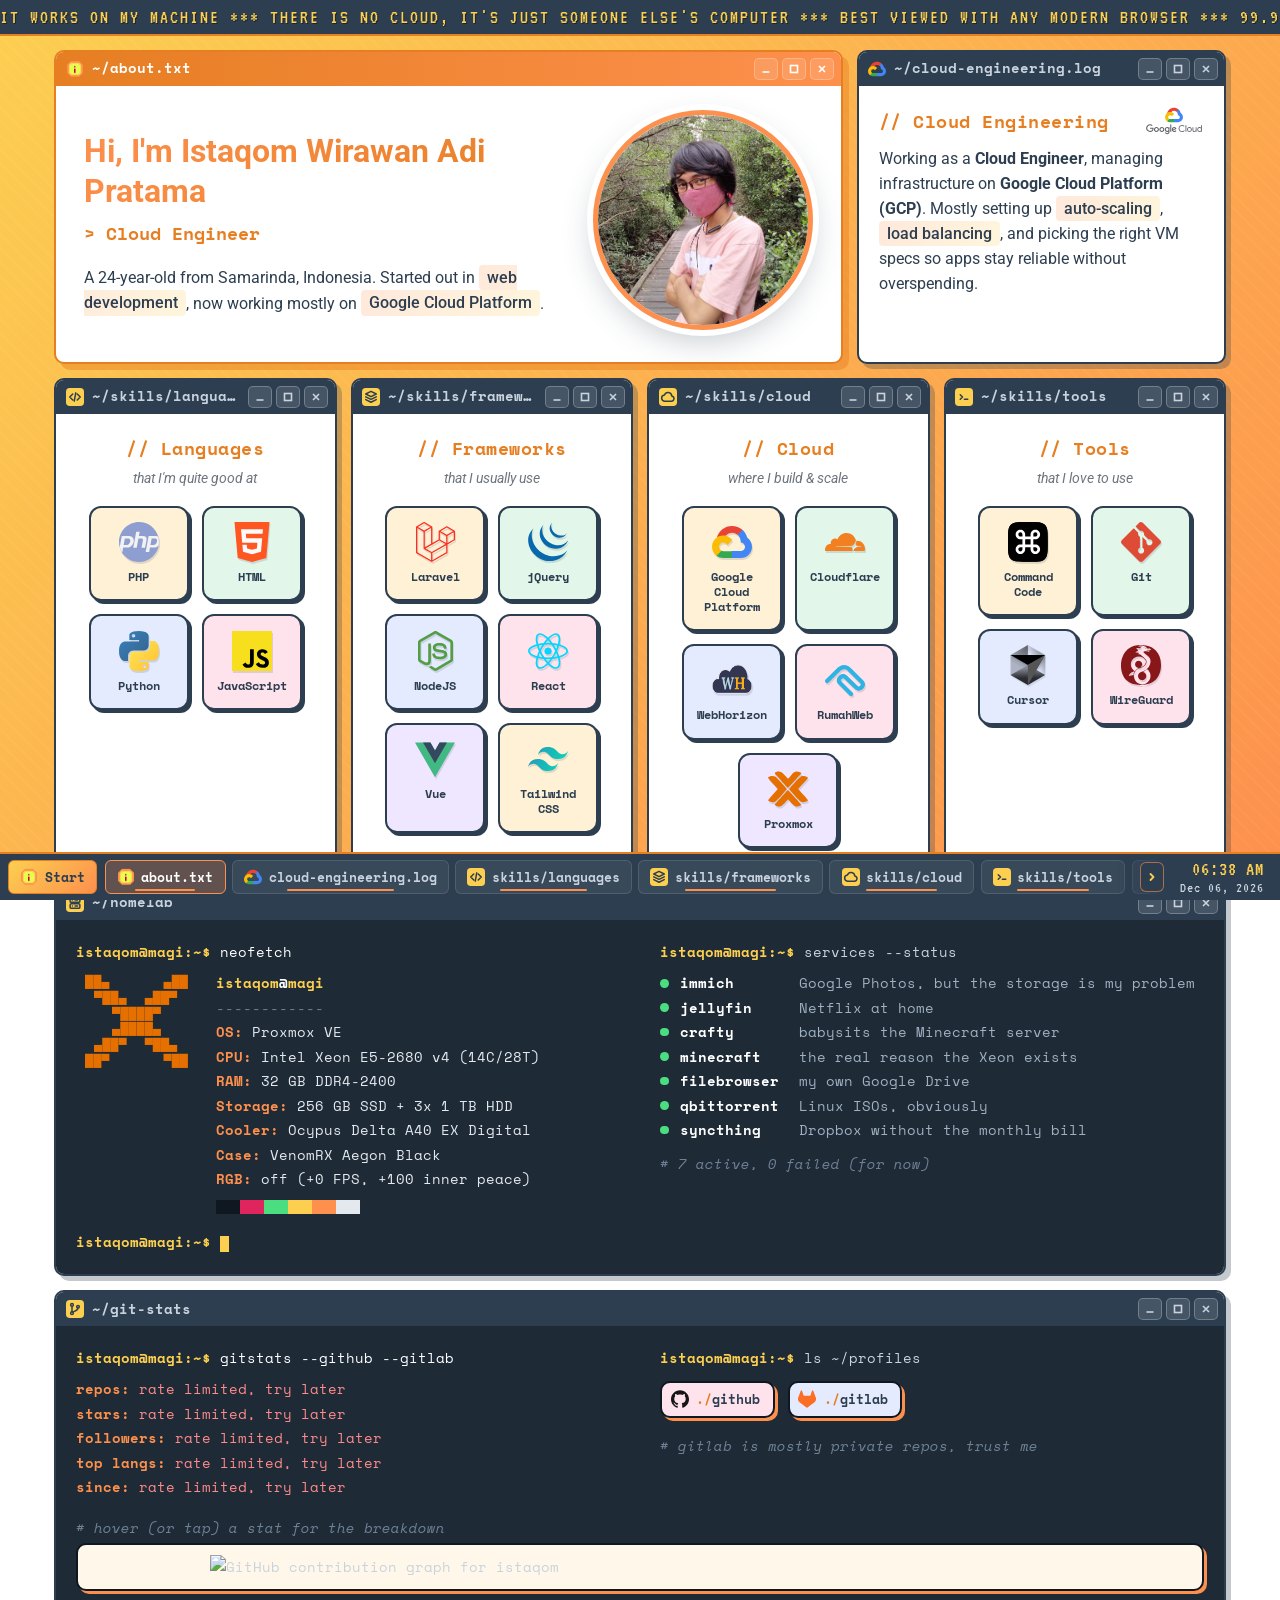
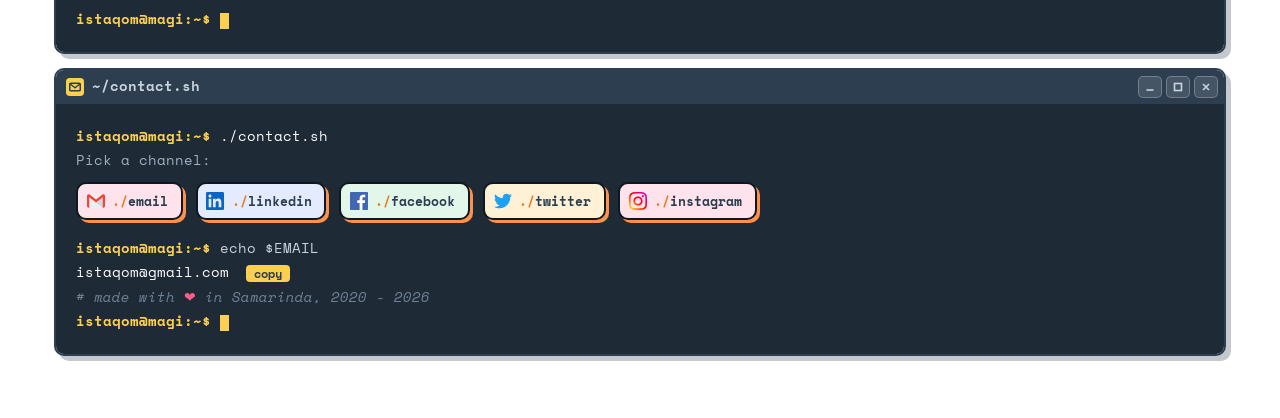
==== index.html @ 4f7f8c3d "feat: tiling window desktop with homelab, git stats and combined heatmap" ====
<!DOCTYPE html>
<html lang="en">
<head>
    <meta charset="UTF-8">
    <meta http-equiv="X-UA-Compatible" content="IE=edge">
    <meta name="viewport" content="width=device-width, initial-scale=1.0">

    <link href="module/style.css" rel="stylesheet">
    <link rel="preconnect" href="https://fonts.gstatic.com">
    <link href="https://fonts.googleapis.com/css2?family=Roboto:wght@100;300;400;500;700;900&display=swap" rel="stylesheet">
    <link href="https://fonts.googleapis.com/css2?family=VT323&display=swap" rel="stylesheet">
    <link href="https://fonts.googleapis.com/css2?family=Space+Mono:wght@400;700&display=swap" rel="stylesheet">
    <link rel="icon" href="./img/logo-tp.png">

    <script>
        function calculate_age(dob) { 
            var diff_ms = Date.now() - dob.getTime();
            var age_dt = new Date(diff_ms); 
        
            return Math.abs(age_dt.getUTCFullYear() - 1970);
        }
    </script>
    <script src="module/wm.js" defer></script>
    <script src="module/marquee.js" defer></script>
    <script src="module/profile.js" defer></script>
    <script src="module/gitstats.js" defer></script>

    <title>About Me | Istaqom Wirawan Adi Pratama</title>
</head>
<body>
    <div class="marquee-container">
        <div class="marquee-track">
            <span class="marquee-content">
                IT'S ALWAYS DNS *** THERE IS NO CLOUD, IT'S JUST SOMEONE ELSE'S COMPUTER ***
                IT WORKS ON MY MACHINE *** BEST VIEWED WITH ANY MODERN BROWSER ***
            </span>
            <span class="marquee-content" aria-hidden="true">
                IT'S ALWAYS DNS *** THERE IS NO CLOUD, IT'S JUST SOMEONE ELSE'S COMPUTER ***
                IT WORKS ON MY MACHINE *** BEST VIEWED WITH ANY MODERN BROWSER ***
            </span>
        </div>
    </div>

    <main class="desktop">
        <section class="window window-wide" id="win-about" data-title="~/about.txt" data-icon="img/logo-tp.png">
            <div class="window-body profile-section">
                <div class="profile-text">
                    <h1 class="name">Hi, I'm Istaqom Wirawan Adi Pratama</h1>
                    <h2 class="title">&gt; Cloud Engineer</h2>
                    <p class="description">
                        A <script>document.write(calculate_age(new Date(2002, 9, 15)))</script>-year-old from Samarinda, Indonesia.
                        Started out in <span class="highlight">web development</span>,
                        now working mostly on <span class="highlight">Google Cloud Platform</span>.
                    </p>
                </div>
                <div class="profile-image">
                    <div class="me-wrap">
                        <img src="./img/me.jpg" alt="Istaqom Wirawan" class="me">
                        <span class="me-bubble" aria-hidden="true">hello, world!</span>
                    </div>
                </div>
            </div>
        </section>

        <section class="window" id="win-cloud" data-title="~/cloud-engineering.log" data-icon="img/gcp.svg">
            <div class="window-body">
                <div class="cloud-heading">
                    <h3 class="section-title">// Cloud Engineering</h3>
                    <img src="img/gcp-wordmark.svg" alt="Google Cloud" class="gcp-wordmark">
                </div>
                <p class="cloud-text">
                    Working as a <strong>Cloud Engineer</strong>, managing infrastructure on <strong>Google Cloud Platform (GCP)</strong>.
                    Mostly setting up <span class="highlight">auto-scaling</span>, <span class="highlight">load balancing</span>,
                    and picking the right VM specs so apps stay reliable without overspending.
                </p>
            </div>
        </section>

        <section class="window window-skill" id="win-languages" data-title="~/skills/languages" data-icon="img/icon-code.svg">
            <div class="window-body skill-category">
                <h3 class="section-title">// Languages</h3>
                <p class="skill-subtitle">that I'm quite good at</p>
                <div class="skills-grid">
                    <div class="skill-item" data-tip="lambo lu warna apa bos?">
                        <img src="img/php.svg" alt="PHP">
                        <span>PHP</span>
                    </div>
                    <div class="skill-item" data-tip="yeah I program using HTML bro">
                        <img src="img/html-5.svg" alt="HTML">
                        <span>HTML</span>
                    </div>
                    <div class="skill-item" data-tip="import every single thing to the code">
                        <img src="img/python.svg" alt="Python">
                        <span>Python</span>
                    </div>
                    <div class="skill-item" data-tip="new framework every 5 minutes">
                        <img src="img/js.svg" alt="JavaScript">
                        <span>JavaScript</span>
                    </div>
                </div>
            </div>
        </section>

        <section class="window window-skill" id="win-frameworks" data-title="~/skills/frameworks" data-icon="img/icon-layers.svg">
            <div class="window-body skill-category">
                <h3 class="section-title">// Frameworks</h3>
                <p class="skill-subtitle">that I usually use</p>
                <div class="skills-grid">
                    <div class="skill-item" data-tip="standard web for Indonesian government">
                        <img src="img/laravel.svg" alt="Laravel">
                        <span>Laravel</span>
                    </div>
                    <div class="skill-item" data-tip="please let me die">
                        <img src="img/jquery.svg" alt="jQuery">
                        <span>jQuery</span>
                    </div>
                    <div class="skill-item" data-tip="backend but actually frontend">
                        <img src="img/nodejs.svg" alt="NodeJS">
                        <span>NodeJS</span>
                    </div>
                    <div class="skill-item" data-tip="useState everywhere">
                        <img src="img/react.svg" alt="React">
                        <span>React</span>
                    </div>
                    <div class="skill-item" data-tip="React but simpler, but nobody uses it">
                        <img src="img/vue.svg" alt="Vue">
                        <span>Vue</span>
                    </div>
                    <div class="skill-item" data-tip="class name longer than the code">
                        <img src="img/tailwind-css.svg" alt="Tailwind CSS">
                        <span>Tailwind CSS</span>
                    </div>
                </div>
            </div>
        </section>

        <section class="window window-skill" id="win-cloud-stack" data-title="~/skills/cloud" data-icon="img/icon-cloud.svg">
            <div class="window-body skill-category">
                <h3 class="section-title">// Cloud</h3>
                <p class="skill-subtitle">where I build &amp; scale</p>
                <div class="skills-grid">
                    <div class="skill-item" data-tip="I forgot to release the public IP of a dead VM and got billed">
                        <img src="img/gcp.svg" alt="Google Cloud Platform">
                        <span>Google Cloud Platform</span>
                    </div>
                    <div class="skill-item" data-tip="guards my domains. when it goes down, so does half the internet">
                        <img src="img/cloudflare.svg" alt="Cloudflare">
                        <span>Cloudflare</span>
                    </div>
                    <div class="skill-item" data-tip="cheap VPS go brrr. yes I have too many of them">
                        <img src="img/webhorizon.png" alt="WebHorizon">
                        <span>WebHorizon</span>
                    </div>
                    <div class="skill-item" data-tip="where I buy domains for projects I'll never finish">
                        <img src="img/rumahweb.svg" alt="RumahWeb">
                        <span>RumahWeb</span>
                    </div>
                    <div class="skill-item" data-tip="free VMware, but you click 'no subscription' every login">
                        <img src="img/proxmox.svg" alt="Proxmox">
                        <span>Proxmox</span>
                    </div>
                </div>
            </div>
        </section>

        <section class="window window-skill" id="win-tools" data-title="~/skills/tools" data-icon="img/icon-terminal.svg">
            <div class="window-body skill-category">
                <h3 class="section-title">// Tools</h3>
                <p class="skill-subtitle">that I love to use</p>
                <div class="skills-grid">
                    <div class="skill-item" data-tip="I &quot;taste&quot; your code, you pay my token bills">
                        <img src="img/commandcode.svg" alt="Command Code">
                        <span>Command Code</span>
                    </div>
                    <div class="skill-item" data-tip="just push everything into main (or master if you're into that)">
                        <img src="img/git.svg" alt="Git">
                        <span>Git</span>
                    </div>
                    <div class="skill-item" data-tip="tab tab tab done">
                        <img src="img/cursor.svg" alt="Cursor">
                        <span>Cursor</span>
                    </div>
                    <div class="skill-item" data-tip="it just works, don't touch it">
                        <img src="img/wireguard.svg" alt="WireGuard">
                        <span>WireGuard</span>
                    </div>
                </div>
            </div>
        </section>

        <section class="window window-full" id="win-homelab" data-title="~/homelab" data-icon="img/icon-server.svg">
            <div class="window-body terminal">
                <div class="homelab-grid">
                    <div>
                        <p class="term-line">
                            <span class="term-prompt">istaqom@magi:~$</span>
                            <span class="term-typed" style="--chars: 8">neofetch</span>
                        </p>
                        <div class="fetch term-reveal" style="--i: 0">
<pre class="fetch-logo" aria-hidden="true"> ██▄      ▄██
  ▀██▄  ▄██▀
    ▀████▀
    ▄████▄
  ▄██▀  ▀██▄
 ██▀      ▀██</pre>
                            <dl class="fetch-info">
                                <div class="fetch-title">istaqom<span>@</span>magi</div>
                                <div class="fetch-sep">------------</div>
                                <div class="fetch-row"><dt>OS</dt><dd>Proxmox VE</dd></div>
                                <div class="fetch-row"><dt>CPU</dt><dd>Intel Xeon E5-2680 v4 (14C/28T)</dd></div>
                                <div class="fetch-row"><dt>RAM</dt><dd>32 GB DDR4-2400</dd></div>
                                <div class="fetch-row"><dt>Storage</dt><dd>256 GB SSD + 3x 1 TB HDD</dd></div>
                                <div class="fetch-row"><dt>Cooler</dt><dd>Ocypus Delta A40 EX Digital</dd></div>
                                <div class="fetch-row"><dt>Case</dt><dd>VenomRX Aegon Black</dd></div>
                                <div class="fetch-row"><dt>RGB</dt><dd>off (+0 FPS, +100 inner peace)</dd></div>
                                <div class="fetch-colors" aria-hidden="true">
                                    <span></span><span></span><span></span><span></span><span></span><span></span>
                                </div>
                            </dl>
                        </div>
                    </div>
                    <div>
                        <p class="term-line term-reveal" style="--i: 1">
                            <span class="term-prompt">istaqom@magi:~$</span> services --status
                        </p>
                        <ul class="services term-reveal" style="--i: 2">
                            <li class="service"><span class="service-dot"></span><span class="service-name">immich</span><span class="service-desc">Google Photos, but the storage is my problem</span></li>
                            <li class="service"><span class="service-dot"></span><span class="service-name">jellyfin</span><span class="service-desc">Netflix at home</span></li>
                            <li class="service"><span class="service-dot"></span><span class="service-name">crafty</span><span class="service-desc">babysits the Minecraft server</span></li>
                            <li class="service"><span class="service-dot"></span><span class="service-name">minecraft</span><span class="service-desc">the real reason the Xeon exists</span></li>
                            <li class="service"><span class="service-dot"></span><span class="service-name">filebrowser</span><span class="service-desc">my own Google Drive</span></li>
                            <li class="service"><span class="service-dot"></span><span class="service-name">qbittorrent</span><span class="service-desc">Linux ISOs, obviously</span></li>
                            <li class="service"><span class="service-dot"></span><span class="service-name">syncthing</span><span class="service-desc">Dropbox without the monthly bill</span></li>
                        </ul>
                        <p class="term-comment term-reveal" style="--i: 3"># 7 active, 0 failed (for now)</p>
                    </div>
                </div>
                <p class="term-line term-reveal" style="--i: 4">
                    <span class="term-prompt">istaqom@magi:~$</span> <span class="term-cursor"></span>
                </p>
            </div>
        </section>

        <section class="window window-full" id="win-git" data-title="~/git-stats" data-icon="img/icon-git.svg">
            <div class="window-body terminal">
                <div class="homelab-grid">
                    <div>
                        <p class="term-line">
                            <span class="term-prompt">istaqom@magi:~$</span>
                            <span class="term-typed" style="--chars: 26">gitstats --github --gitlab</span>
                        </p>
                        <dl class="git-stats term-reveal" style="--i: 0">
                            <div class="fetch-row stat-row" data-stat-row="repos"><dt>repos</dt><dd data-stat="repos">...</dd></div>
                            <div class="fetch-row stat-row" data-stat-row="stars"><dt>stars</dt><dd data-stat="stars">...</dd></div>
                            <div class="fetch-row stat-row" data-stat-row="contributions" hidden><dt>contributions</dt><dd data-stat="contributions">...</dd></div>
                            <div class="fetch-row stat-row" data-stat-row="followers"><dt>followers</dt><dd data-stat="followers">...</dd></div>
                            <div class="fetch-row stat-row" data-stat-row="langs"><dt>top langs</dt><dd data-stat="langs">...</dd></div>
                            <div class="fetch-row stat-row" data-stat-row="since"><dt>since</dt><dd data-stat="since">...</dd></div>
                        </dl>
                        <p class="term-comment term-reveal" style="--i: 1"># hover (or tap) a stat for the breakdown</p>
                    </div>
                    <div>
                        <p class="term-line term-reveal" style="--i: 2">
                            <span class="term-prompt">istaqom@magi:~$</span> ls ~/profiles
                        </p>
                        <div class="term-links term-reveal" style="--i: 3">
                            <a href="https://github.com/istaqom" class="term-link">
                                <img src="img/github.svg" alt="">
                                <span>github</span>
                            </a>
                            <a href="https://gitlab.com/istaqom" class="term-link">
                                <img src="img/gitlab.svg" alt="">
                                <span>gitlab</span>
                            </a>
                        </div>
                        <p class="term-comment term-reveal" style="--i: 4"># gitlab is mostly private repos, trust me</p>
                    </div>
                </div>
                <div class="git-chart term-reveal" style="--i: 5">
                    <img src="https://ghchart.rshah.org/e67e22/istaqom" alt="GitHub contribution graph for istaqom" loading="lazy">
                </div>
                <p class="term-line term-reveal" style="--i: 6">
                    <span class="term-prompt">istaqom@magi:~$</span> <span class="term-cursor"></span>
                </p>
            </div>
        </section>

        <section class="window window-full" id="win-contact" data-title="~/contact.sh" data-icon="img/icon-mail.svg">
            <div class="window-body terminal">
                <p class="term-line">
                    <span class="term-prompt">istaqom@magi:~$</span>
                    <span class="term-typed" style="--chars: 12">./contact.sh</span>
                </p>
                <p class="term-out term-reveal" style="--i: 0">Pick a channel:</p>
                <div class="term-links term-reveal" style="--i: 1">
                    <a href="mailto:istaqom@gmail.com" class="term-link">
                        <img src="img/gmail.svg" alt="">
                        <span>email</span>
                    </a>
                    <a href="https://www.linkedin.com/in/istaqom" class="term-link">
                        <img src="img/linkedin.svg" alt="">
                        <span>linkedin</span>
                    </a>
                    <a href="https://www.facebook.com/istaqom/" class="term-link">
                        <img src="img/facebook.svg" alt="">
                        <span>facebook</span>
                    </a>
                    <a href="https://twitter.com/istaqom" class="term-link">
                        <img src="img/twitter.svg" alt="">
                        <span>twitter</span>
                    </a>
                    <a href="https://www.instagram.com/istaqomwirawan/" class="term-link">
                        <img src="img/instagram.svg" alt="">
                        <span>instagram</span>
                    </a>
                </div>
                <p class="term-line term-reveal" style="--i: 2">
                    <span class="term-prompt">istaqom@magi:~$</span> echo $EMAIL
                </p>
                <p class="term-out term-reveal" style="--i: 3">
                    <span class="term-email">istaqom@gmail.com</span>
                    <button class="term-copy" type="button" hidden>copy</button>
                </p>
                <p class="term-comment term-reveal" style="--i: 4">
                    # made with <span class="heart">&#10084;</span> in Samarinda, 2020 - <script>document.write(new Date().getFullYear())</script>
                </p>
                <p class="term-line term-reveal" style="--i: 5">
                    <span class="term-prompt">istaqom@magi:~$</span> <span class="term-cursor"></span>
                </p>
            </div>
        </section>

        <div class="desktop-empty" hidden>
            <p>All windows closed.</p>
            <p>Open them again from the <strong>Start</strong> menu.</p>
        </div>
    </main>

    <nav class="taskbar" aria-label="Taskbar">
        <button class="start-btn" type="button" aria-haspopup="menu" aria-expanded="false">
            <img src="img/logo-tp.png" alt="">
            <span>Start</span>
        </button>
        <div class="start-menu" role="menu" hidden>
            <p class="start-menu-header">istaqom@gcp:~$</p>
            <ul class="start-menu-list"></ul>
            <button class="start-menu-reset" type="button">Restore all windows</button>
        </div>
        <div class="taskbar-scroll">
            <button class="taskbar-arrow taskbar-arrow-left" type="button" aria-label="Scroll taskbar left" hidden>
                <svg viewBox="0 0 10 10" aria-hidden="true"><path d="M6.5 2L3.5 5l3 3"/></svg>
            </button>
            <div class="taskbar-items"></div>
            <button class="taskbar-arrow taskbar-arrow-right" type="button" aria-label="Scroll taskbar right" hidden>
                <svg viewBox="0 0 10 10" aria-hidden="true"><path d="M3.5 2l3 3-3 3"/></svg>
            </button>
        </div>
        <div class="taskbar-clock">
            <time class="clock-time"></time>
            <time class="clock-date"></time>
        </div>
    </nav>
</body>
</html>
---- module/style.css ----
:root {
    --orange: #fd904d;
    --light-orange: #fccf50;
    --dark-orange: #e67e22;
    --white: #ffffff;
    --light-gray: #f2f4f6;
    --gray-border: #dfe3e8;
    --dark-gray: #2c3e50;
    --text-dark: #2c3e50;
    --text-light: #6c757d;
    --marquee-height: 36px;
    --taskbar-height: 48px;
    --tile-gap: 14px;
}

* {
    margin: 0;
    padding: 0;
    box-sizing: border-box;
}

body {
    font-family: 'Roboto', sans-serif;
    color: var(--text-dark);
    line-height: 1.6;
    overflow-x: hidden;
    min-height: 100vh;
    min-height: 100dvh;
    padding-top: var(--marquee-height);
    padding-bottom: var(--taskbar-height);
    background:
        repeating-linear-gradient(45deg, rgba(255, 255, 255, 0.04) 0 2px, transparent 2px 10px),
        linear-gradient(135deg, var(--light-orange) 0%, var(--orange) 100%);
    background-attachment: fixed;
}

body.has-maximized {
    overflow: hidden;
}

/* Marquee (retro inspired) */
.marquee-container {
    position: fixed;
    top: 0;
    left: 0;
    right: 0;
    height: var(--marquee-height);
    display: flex;
    align-items: center;
    overflow: hidden;
    white-space: nowrap;
    background: var(--dark-gray);
    z-index: 1000;
    border-bottom: 2px solid var(--dark-orange);
}

.marquee-track {
    display: inline-flex;
    white-space: nowrap;
    will-change: transform;
    animation: marquee-scroll 30s linear infinite;
}

.marquee-content {
    font-family: 'VT323', monospace;
    font-size: 20px;
    letter-spacing: 2px;
    color: var(--light-orange);
    text-shadow: 1px 1px 0 rgba(0, 0, 0, 0.4);
    padding-right: 4rem;
}

@keyframes marquee-scroll {
    from { transform: translateX(0); }
    to { transform: translateX(-50%); }
}

/* Tiling desktop */
.desktop {
    max-width: 1200px;
    margin: 0 auto;
    padding: var(--tile-gap);
    display: flex;
    flex-wrap: wrap;
    align-items: stretch;
    gap: var(--tile-gap);
    min-height: calc(100vh - var(--marquee-height) - var(--taskbar-height));
    min-height: calc(100dvh - var(--marquee-height) - var(--taskbar-height));
    align-content: flex-start;
}

.desktop-empty {
    flex: 1 1 100%;
    align-self: center;
    margin: auto;
    text-align: center;
    font-family: 'VT323', monospace;
    font-size: 1.5rem;
    color: var(--dark-gray);
}

.desktop-empty[hidden] {
    display: none;
}

/* Windows */
.window {
    position: relative;
    flex: 1 1 320px;
    min-width: 0;
    display: flex;
    flex-direction: column;
    background: var(--white);
    border: 2px solid var(--dark-gray);
    border-radius: 10px;
    box-shadow: 5px 5px 0 rgba(44, 62, 80, 0.28);
    transition: box-shadow 0.2s ease, border-color 0.2s ease;
}

.window-wide {
    flex: 3 1 640px;
}

.window-skill {
    flex: 1 1 230px;
}

.window-full {
    flex: 1 1 100%;
}

.window.is-active {
    z-index: 2;
    border-color: var(--dark-orange);
    box-shadow: 6px 6px 0 rgba(230, 126, 34, 0.45);
}

.window:hover {
    z-index: 3;
}

.window.is-minimized,
.window.is-closed {
    display: none;
}

.window.is-opening {
    animation: window-open 0.22s cubic-bezier(0.34, 1.56, 0.64, 1);
}

@keyframes window-open {
    from { opacity: 0; transform: scale(0.94); }
    to { opacity: 1; transform: scale(1); }
}

.window.is-maximized {
    position: fixed;
    top: calc(var(--marquee-height) + var(--tile-gap));
    right: var(--tile-gap);
    bottom: calc(var(--taskbar-height) + var(--tile-gap));
    left: var(--tile-gap);
    z-index: 900;
}

.window.is-maximized .window-body {
    overflow-y: auto;
}

body.has-maximized .window:not(.is-maximized) {
    visibility: hidden;
}

.titlebar {
    display: flex;
    align-items: center;
    gap: 0.5rem;
    height: 34px;
    padding: 0 0.4rem 0 0.6rem;
    background: var(--dark-gray);
    color: #c9d3dd;
    border-radius: 8px 8px 0 0;
    user-select: none;
    touch-action: manipulation;
    cursor: default;
    transition: background 0.2s ease, color 0.2s ease;
}

.window.is-active .titlebar {
    background: linear-gradient(90deg, var(--dark-orange), var(--orange));
    color: var(--white);
}

.titlebar-icon {
    width: 18px;
    height: 18px;
    object-fit: contain;
    flex-shrink: 0;
}

.titlebar-title {
    flex: 1;
    min-width: 0;
    font-family: 'Space Mono', monospace;
    font-size: 0.85rem;
    font-weight: 700;
    white-space: nowrap;
    overflow: hidden;
    text-overflow: ellipsis;
}

.titlebar-buttons {
    display: flex;
    gap: 4px;
    flex-shrink: 0;
}

.win-btn {
    display: inline-flex;
    align-items: center;
    justify-content: center;
    width: 24px;
    height: 22px;
    padding: 0;
    color: inherit;
    background: rgba(255, 255, 255, 0.12);
    border: 1px solid rgba(255, 255, 255, 0.25);
    border-radius: 5px;
    cursor: pointer;
    transition: background 0.15s ease, color 0.15s ease;
}

.win-btn:hover {
    background: rgba(255, 255, 255, 0.3);
    color: var(--white);
}

.win-btn:focus-visible {
    outline: 2px solid var(--light-orange);
    outline-offset: 1px;
}

.win-close:hover {
    background: #e0245e;
    border-color: #e0245e;
}

.win-btn svg {
    width: 10px;
    height: 10px;
    fill: none;
    stroke: currentColor;
    stroke-width: 1.6;
}

.win-btn .icon-restore,
.window.is-maximized .win-btn .icon-max {
    display: none;
}

.window.is-maximized .win-btn .icon-restore {
    display: block;
}

.window-body {
    flex: 1;
    padding: 1.25rem;
    border-radius: 0 0 8px 8px;
}

.section-title {
    font-family: 'Space Mono', monospace;
    font-size: 1.1rem;
    font-weight: 700;
    color: var(--dark-orange);
    margin-bottom: 0.3rem;
    letter-spacing: 0.5px;
}

/* Profile Section */
.profile-section {
    display: grid;
    grid-template-columns: 1fr minmax(140px, 220px);
    gap: 2rem;
    align-items: center;
    padding: 1.5rem 1.75rem;
}

.name {
    font-size: 2rem;
    font-weight: 700;
    line-height: 1.25;
    color: var(--dark-gray);
    margin-bottom: 0.5rem;
    background: linear-gradient(135deg, var(--orange), var(--dark-orange));
    -webkit-background-clip: text;
    -webkit-text-fill-color: transparent;
    background-clip: text;
}

.title {
    font-family: 'Space Mono', monospace;
    font-size: 1.15rem;
    font-weight: 700;
    color: var(--dark-orange);
    margin-bottom: 1rem;
}

.description {
    font-size: 1rem;
    color: var(--text-dark);
    line-height: 1.6;
}

.highlight {
    background: linear-gradient(120deg, rgba(253, 144, 77, 0.2), rgba(252, 207, 80, 0.2));
    padding: 0.2rem 0.5rem;
    border-radius: 4px;
    font-weight: 500;
}

.profile-image {
    text-align: center;
}

.me {
    width: 100%;
    max-width: 220px;
    height: auto;
    aspect-ratio: 1 / 1;
    border-radius: 50%;
    object-fit: cover;
    border: 5px solid var(--orange);
    box-shadow: 0 0 0 6px var(--white), 0 12px 30px rgba(44, 62, 80, 0.25);
    transition: transform 0.45s cubic-bezier(0.34, 1.56, 0.64, 1), box-shadow 0.3s ease, border-color 0.3s ease;
}

.me-wrap {
    position: relative;
    display: inline-block;
    cursor: pointer;
    -webkit-tap-highlight-color: transparent;
}

.me-wrap::before {
    content: '';
    position: absolute;
    inset: -16px;
    border: 3px dashed var(--dark-orange);
    border-radius: 50%;
    opacity: 0;
    transform: scale(0.85);
    transition: opacity 0.25s ease, transform 0.4s cubic-bezier(0.34, 1.56, 0.64, 1);
    animation: me-spin 10s linear infinite;
    pointer-events: none;
}

.me-bubble {
    position: absolute;
    bottom: 88%;
    right: -8%;
    z-index: 5;
    padding: 0.35rem 0.7rem;
    font-family: 'VT323', monospace;
    font-size: 1.25rem;
    line-height: 1.1;
    letter-spacing: 0.5px;
    white-space: nowrap;
    color: var(--light-orange);
    background: var(--dark-gray);
    border: 2px solid var(--dark-orange);
    border-radius: 10px;
    box-shadow: 3px 3px 0 rgba(44, 62, 80, 0.35);
    opacity: 0;
    transform: scale(0.4) translateY(10px);
    transform-origin: 70% 100%;
    transition: opacity 0.15s ease, transform 0.35s cubic-bezier(0.34, 1.56, 0.64, 1);
    pointer-events: none;
}

.me-bubble::after {
    content: '';
    position: absolute;
    top: 100%;
    right: 28%;
    border: 7px solid transparent;
    border-top-color: var(--dark-orange);
}

.me-wrap.is-poked .me {
    animation: me-jelly 0.6s ease forwards;
    border-color: var(--dark-orange);
    box-shadow: 0 0 0 6px var(--white), 0 18px 40px rgba(253, 144, 77, 0.45);
}

.me-wrap.is-poked::before {
    opacity: 1;
    transform: scale(1);
}

.me-wrap.is-poked .me-bubble {
    opacity: 1;
    transform: scale(1) translateY(0);
}

@media (hover: hover) {
    .me-wrap:hover .me {
        animation: me-jelly 0.6s ease forwards;
        border-color: var(--dark-orange);
        box-shadow: 0 0 0 6px var(--white), 0 18px 40px rgba(253, 144, 77, 0.45);
    }

    .me-wrap:hover::before {
        opacity: 1;
        transform: scale(1);
    }

    .me-wrap:hover .me-bubble {
        opacity: 1;
        transform: scale(1) translateY(0);
    }
}

@keyframes me-jelly {
    0% { transform: scale(1); }
    30% { transform: scale(1.12, 0.9); }
    50% { transform: scale(0.94, 1.08); }
    70% { transform: scale(1.06, 0.97); }
    100% { transform: scale(1.05) rotate(-3deg); }
}

@keyframes me-spin {
    to { rotate: 360deg; }
}

/* Cloud Section */
.cloud-heading {
    display: flex;
    align-items: center;
    justify-content: space-between;
    flex-wrap: wrap;
    gap: 0.75rem;
    margin-bottom: 0.6rem;
}

.cloud-heading .section-title {
    margin-bottom: 0;
}

.gcp-wordmark {
    height: 30px;
    width: auto;
}

.cloud-text {
    font-size: 0.98rem;
    color: var(--text-dark);
    line-height: 1.6;
}

/* Skills Section */
.skill-category {
    text-align: center;
}

.skill-subtitle {
    font-size: 0.9rem;
    color: var(--text-light);
    margin-bottom: 1rem;
    font-style: italic;
}

.skills-grid {
    display: flex;
    flex-wrap: wrap;
    justify-content: center;
    align-items: stretch;
    gap: 0.8rem;
}

.skill-item {
    position: relative;
    display: flex;
    flex-direction: column;
    align-items: center;
    justify-content: flex-start;
    width: 100px;
    padding: 0.9rem 0.4rem;
    background: var(--card-bg, #fff1d6);
    border: 2px solid var(--dark-gray);
    border-radius: 12px;
    box-shadow: 3px 3px 0 var(--dark-gray);
    transition: transform 0.25s cubic-bezier(0.34, 1.56, 0.64, 1), box-shadow 0.2s ease;
}

.skill-item:nth-child(5n + 1) { --card-bg: #fff1d6; }
.skill-item:nth-child(5n + 2) { --card-bg: #e2f6ea; }
.skill-item:nth-child(5n + 3) { --card-bg: #e5ebff; }
.skill-item:nth-child(5n + 4) { --card-bg: #ffe3ec; }
.skill-item:nth-child(5n + 5) { --card-bg: #efe6ff; }

@media (hover: hover) {
    .skill-item:hover {
        transform: translate(-2px, -4px) rotate(var(--tilt, -3deg));
        box-shadow: 5px 7px 0 var(--dark-orange);
    }

    .skill-item:hover img {
        animation: icon-wiggle 0.5s ease forwards;
    }
}

.skill-item:active {
    transform: translate(3px, 3px);
    box-shadow: 0 0 0 var(--dark-gray);
    transition-duration: 0.05s;
}

@keyframes icon-wiggle {
    0% { transform: scale(1) rotate(0); }
    30% { transform: scale(1.2) rotate(-12deg); }
    60% { transform: scale(1.15) rotate(8deg); }
    100% { transform: scale(1.12) rotate(0); }
}

.skill-item img {
    width: 40px;
    height: 40px;
    object-fit: contain;
    margin-bottom: 0.5rem;
    filter: drop-shadow(1px 2px 0 rgba(44, 62, 80, 0.15));
}

.skill-item span {
    font-family: 'Space Mono', monospace;
    font-weight: 700;
    color: var(--text-dark);
    text-align: center;
    font-size: 0.72rem;
    line-height: 1.3;
}

/* NPC speech-bubble tooltips */
[data-tip]::after {
    content: attr(data-tip);
    position: absolute;
    bottom: calc(100% + 10px);
    left: 50%;
    transform: translateX(-50%) translateY(4px);
    background: var(--dark-gray);
    color: var(--light-orange);
    font-family: 'VT323', monospace;
    font-size: 1.05rem;
    line-height: 1.2;
    letter-spacing: 0.5px;
    padding: 0.45rem 0.7rem;
    border: 1px solid var(--dark-orange);
    border-radius: 10px;
    width: max-content;
    max-width: 210px;
    text-align: center;
    box-shadow: 0 6px 14px rgba(0, 0, 0, 0.3);
    opacity: 0;
    visibility: hidden;
    transition: opacity 0.2s ease, transform 0.2s ease;
    pointer-events: none;
    z-index: 50;
}

[data-tip]::before {
    content: '';
    position: absolute;
    bottom: calc(100% - 4px);
    left: 50%;
    transform: translateX(-50%);
    border: 7px solid transparent;
    border-top-color: var(--dark-gray);
    opacity: 0;
    visibility: hidden;
    transition: opacity 0.2s ease;
    pointer-events: none;
    z-index: 50;
}

[data-tip] {
    cursor: help;
}

[data-tip].show-tip::after {
    opacity: 1;
    visibility: visible;
    transform: translateX(-50%) translateY(0);
}

[data-tip].show-tip::before {
    opacity: 1;
    visibility: visible;
}

@media (hover: hover) {
    [data-tip]:hover::after {
        opacity: 1;
        visibility: visible;
        transform: translateX(-50%) translateY(0);
    }

    [data-tip]:hover::before {
        opacity: 1;
        visibility: visible;
    }
}

.window:has(.show-tip) {
    z-index: 3;
}

/* Contact terminal */
.terminal {
    background: #1e2a36;
    color: #c9d3dd;
    font-family: 'Space Mono', monospace;
    font-size: 0.9rem;
    line-height: 1.7;
}

.term-prompt {
    color: var(--light-orange);
    font-weight: 700;
}

.term-typed {
    display: inline-block;
    vertical-align: bottom;
    white-space: nowrap;
    overflow: hidden;
    color: var(--white);
}

.term-out {
    color: #9fb0c0;
}

.term-email {
    color: var(--white);
}

.term-comment {
    color: #6f8295;
    font-style: italic;
}

.term-comment .heart {
    color: #ff5c8a;
    font-style: normal;
}

.term-links {
    display: flex;
    flex-wrap: wrap;
    gap: 0.8rem;
    margin: 0.6rem 0 1rem;
}

.term-link {
    display: inline-flex;
    align-items: center;
    gap: 0.45rem;
    padding: 0.35rem 0.8rem 0.35rem 0.55rem;
    font-weight: 700;
    font-size: 0.82rem;
    color: var(--dark-gray);
    text-decoration: none;
    background: var(--card-bg, #fff1d6);
    border: 2px solid #0f1720;
    border-radius: 10px;
    box-shadow: 3px 3px 0 var(--orange);
    transition: transform 0.25s cubic-bezier(0.34, 1.56, 0.64, 1), box-shadow 0.2s ease;
}

.term-link:nth-child(4n + 1) { --card-bg: #ffe3ec; }
.term-link:nth-child(4n + 2) { --card-bg: #e5ebff; }
.term-link:nth-child(4n + 3) { --card-bg: #e2f6ea; }
.term-link:nth-child(4n + 4) { --card-bg: #fff1d6; }

.term-link img {
    width: 18px;
    height: 18px;
    object-fit: contain;
}

.term-link span::before {
    content: './';
    color: var(--dark-orange);
}

@media (hover: hover) {
    .term-link:hover {
        transform: translate(-2px, -3px) rotate(var(--tilt, -2deg));
        box-shadow: 5px 6px 0 var(--light-orange);
    }

    .term-link:hover img {
        animation: icon-wiggle 0.5s ease forwards;
    }
}

.term-link:active {
    transform: translate(3px, 3px);
    box-shadow: 0 0 0 var(--orange);
    transition-duration: 0.05s;
}

.term-link:focus-visible,
.term-copy:focus-visible {
    outline: 2px solid var(--light-orange);
    outline-offset: 2px;
}

.term-copy {
    margin-left: 0.5rem;
    padding: 0 0.5rem;
    font-family: inherit;
    font-size: 0.75rem;
    font-weight: 700;
    color: var(--dark-gray);
    background: var(--light-orange);
    border: 0;
    border-radius: 4px;
    cursor: pointer;
    vertical-align: middle;
    transition: background 0.15s ease;
}

.term-copy:hover {
    background: var(--orange);
}

.term-copy.is-copied {
    background: #7ee2a8;
}

.term-cursor {
    display: inline-block;
    width: 0.6em;
    height: 1.1em;
    vertical-align: text-bottom;
    background: var(--light-orange);
    animation: term-blink 1s steps(1) infinite;
}

@keyframes term-blink {
    50% { opacity: 0; }
}

/* Homelab (neofetch) */
.homelab-grid {
    display: grid;
    grid-template-columns: repeat(2, minmax(0, 1fr));
    gap: 0 2.5rem;
}

.fetch {
    display: flex;
    align-items: flex-start;
    gap: 1.75rem;
    margin: 0.4rem 0 1rem;
}

.fetch-logo {
    flex-shrink: 0;
    margin: 0.2rem 0 0;
    font-family: inherit;
    font-size: 0.85rem;
    line-height: 1.15;
    color: #e57000;
}

.fetch-info {
    min-width: 0;
}

.fetch-title {
    color: var(--light-orange);
    font-weight: 700;
}

.fetch-title span {
    color: var(--white);
}

.fetch-sep {
    color: #6f8295;
}

.fetch-row dt {
    display: inline;
    color: var(--orange);
    font-weight: 700;
}

.fetch-row dt::after {
    content: ': ';
}

.fetch-row dd {
    display: inline;
    color: #e3e9ef;
}

.fetch-colors {
    display: flex;
    margin-top: 0.5rem;
}

.fetch-colors span {
    width: 1.5rem;
    height: 0.9rem;
}

.fetch-colors span:nth-child(1) { background: #0f1720; }
.fetch-colors span:nth-child(2) { background: #e0245e; }
.fetch-colors span:nth-child(3) { background: #4ade80; }
.fetch-colors span:nth-child(4) { background: var(--light-orange); }
.fetch-colors span:nth-child(5) { background: var(--orange); }
.fetch-colors span:nth-child(6) { background: #e3e9ef; }

.services {
    list-style: none;
    margin: 0.4rem 0 0.6rem;
}

.service {
    display: grid;
    grid-template-columns: auto 12ch minmax(0, 1fr);
    align-items: baseline;
    gap: 0.7rem;
}

.service-dot {
    align-self: start;
    margin-top: 0.52em;
    width: 0.55rem;
    height: 0.55rem;
    border-radius: 50%;
    background: #4ade80;
    animation: service-pulse 2.4s ease-out infinite;
}

.service:nth-child(2) .service-dot { animation-delay: 0.3s; }
.service:nth-child(3) .service-dot { animation-delay: 0.6s; }
.service:nth-child(4) .service-dot { animation-delay: 0.9s; }
.service:nth-child(5) .service-dot { animation-delay: 1.2s; }
.service:nth-child(6) .service-dot { animation-delay: 1.5s; }
.service:nth-child(7) .service-dot { animation-delay: 1.8s; }

@keyframes service-pulse {
    0% { box-shadow: 0 0 0 0 rgba(74, 222, 128, 0.6); }
    70% { box-shadow: 0 0 0 6px rgba(74, 222, 128, 0); }
    100% { box-shadow: 0 0 0 0 rgba(74, 222, 128, 0); }
}

.service-name {
    color: var(--white);
    font-weight: 700;
}

.service-desc {
    color: #9fb0c0;
}

/* Git stats */
.git-stats {
    margin: 0.4rem 0 1rem;
}

.stat-row {
    position: relative;
    width: fit-content;
}

.stat-row[data-tip] dt {
    text-decoration: underline dotted rgba(253, 144, 77, 0.6);
    text-underline-offset: 3px;
}

.stat-row[data-tip]::after {
    top: 50%;
    bottom: auto;
    left: calc(100% + 12px);
    max-width: 280px;
    transform: translate(-4px, -50%);
}

.stat-row[data-tip]::before {
    top: 50%;
    bottom: auto;
    left: calc(100% - 2px);
    transform: translateY(-50%);
    border-top-color: transparent;
    border-right-color: var(--dark-gray);
}

.stat-row[data-tip].show-tip::after {
    transform: translate(0, -50%);
}

@media (hover: hover) {
    .stat-row[data-tip]:hover::after {
        transform: translate(0, -50%);
    }
}

.git-stats dd.is-error,
.git-stats .is-error {
    color: #ff8a8a;
}

.git-chart {
    margin: 0.2rem 0 1rem;
    padding: 0.6rem 0.8rem;
    background: #fff7ea;
    border: 2px solid #0f1720;
    border-radius: 10px;
    box-shadow: 3px 3px 0 var(--orange);
    overflow-x: auto;
}

.git-chart img {
    display: block;
    width: 100%;
    max-width: 860px;
    min-width: 480px;
    height: auto;
    margin: 0 auto;
}

.git-chart.has-heatmap {
    overflow: visible;
}

.heatmap {
    display: grid;
    grid-template-columns: auto minmax(0, 1fr);
    grid-template-rows: auto auto;
    gap: 4px 6px;
    max-width: 900px;
    margin: 0 auto;
    font-size: 0.7rem;
    line-height: 1;
    color: #7a6a55;
}

.heat-months {
    grid-column: 2;
    display: grid;
    grid-template-columns: repeat(var(--weeks), minmax(0, 1fr));
    gap: 3px;
}

.heat-months span {
    white-space: nowrap;
}

.heat-days {
    display: grid;
    grid-template-rows: repeat(7, minmax(0, 1fr));
    gap: 3px;
    align-items: center;
}

.heat-grid {
    display: grid;
    grid-template-columns: repeat(var(--weeks), minmax(0, 1fr));
    grid-template-rows: repeat(7, auto);
    grid-auto-flow: column;
    gap: 3px;
}

.heat-cell {
    position: relative;
    aspect-ratio: 1;
    border-radius: 3px;
    background: #ebe3d6;
}

.heat-cell.is-blank {
    visibility: hidden;
}

.heat-cell[data-level="1"] { background: #fde2a0; }
.heat-cell[data-level="2"] { background: var(--light-orange); }
.heat-cell[data-level="3"] { background: var(--orange); }
.heat-cell[data-level="4"] { background: #d9661a; }

.heat-grid .heat-cell:hover,
.heat-grid .heat-cell.show-tip {
    outline: 2px solid var(--dark-gray);
    outline-offset: 0;
}

.heat-cell[data-tip]::after {
    white-space: normal;
}

.heat-cell.tip-start[data-tip]::after {
    left: -6px;
    transform: translateY(4px);
}

.heat-cell.tip-end[data-tip]::after {
    left: auto;
    right: -6px;
    transform: translateY(4px);
}

.heat-cell.tip-start[data-tip].show-tip::after,
.heat-cell.tip-end[data-tip].show-tip::after {
    transform: none;
}

@media (hover: hover) {
    .heat-cell.tip-start[data-tip]:hover::after,
    .heat-cell.tip-end[data-tip]:hover::after {
        transform: none;
    }
}

.heat-legend {
    display: flex;
    align-items: center;
    justify-content: flex-end;
    gap: 4px;
    max-width: 900px;
    margin: 0.6rem auto 0;
    font-size: 0.7rem;
    color: #7a6a55;
}

.heat-legend .heat-cell {
    width: 12px;
}

.heat-updated {
    margin-right: auto;
    font-style: italic;
}

.terminal.will-run .term-typed {
    width: 0;
}

.terminal.will-run .term-reveal {
    opacity: 0;
    transform: translateY(4px);
}

.terminal.is-running .term-typed {
    animation: term-typing 0.9s steps(var(--chars)) 0.2s forwards;
}

.terminal.is-running .term-reveal {
    animation: term-reveal 0.25s ease forwards;
    animation-delay: calc(1.2s + var(--i) * 0.18s);
}

@keyframes term-typing {
    to { width: calc(var(--chars) * 1ch); }
}

@keyframes term-reveal {
    to { opacity: 1; transform: none; }
}

/* Taskbar */
.taskbar {
    position: fixed;
    left: 0;
    right: 0;
    bottom: 0;
    height: var(--taskbar-height);
    display: flex;
    align-items: center;
    gap: 0.5rem;
    padding: 0 0.5rem;
    background: var(--dark-gray);
    border-top: 2px solid var(--dark-orange);
    z-index: 1000;
}

.start-btn,
.task-item {
    display: inline-flex;
    align-items: center;
    gap: 0.4rem;
    height: 34px;
    padding: 0 0.7rem;
    font-family: 'Space Mono', monospace;
    font-size: 0.8rem;
    font-weight: 700;
    color: #c9d3dd;
    background: rgba(255, 255, 255, 0.06);
    border: 1px solid rgba(255, 255, 255, 0.12);
    border-radius: 6px;
    cursor: pointer;
    white-space: nowrap;
    transition: background 0.15s ease, color 0.15s ease, border-color 0.15s ease;
}

.start-btn:hover,
.task-item:hover {
    background: rgba(255, 255, 255, 0.14);
    color: var(--white);
}

.start-btn img,
.task-item img {
    width: 18px;
    height: 18px;
    object-fit: contain;
}

.start-btn {
    flex-shrink: 0;
    color: var(--dark-gray);
    background: linear-gradient(135deg, var(--light-orange), var(--orange));
    border-color: var(--dark-orange);
}

.start-btn:hover,
.start-btn.is-active {
    color: var(--dark-gray);
    background: linear-gradient(135deg, var(--orange), var(--dark-orange));
}

.taskbar-scroll {
    position: relative;
    flex: 1;
    min-width: 0;
    display: flex;
    align-items: center;
}

.taskbar-arrow {
    position: absolute;
    top: 50%;
    z-index: 1;
    display: inline-flex;
    align-items: center;
    justify-content: center;
    width: 24px;
    height: 30px;
    padding: 0;
    color: var(--light-orange);
    background: var(--dark-gray);
    border: 1px solid rgba(253, 144, 77, 0.6);
    border-radius: 6px;
    cursor: pointer;
    transform: translateY(-50%);
    transition: background 0.15s ease, color 0.15s ease;
}

.taskbar-arrow:hover {
    background: var(--orange);
    color: var(--dark-gray);
}

.taskbar-arrow[hidden] {
    display: none;
}

.taskbar-arrow-left {
    left: 0;
}

.taskbar-arrow-right {
    right: 0;
}

.taskbar-arrow svg {
    width: 10px;
    height: 10px;
    fill: none;
    stroke: currentColor;
    stroke-width: 1.8;
    stroke-linecap: round;
    stroke-linejoin: round;
}

.taskbar-items.can-scroll-right {
    -webkit-mask-image: linear-gradient(to right, #000 calc(100% - 48px), transparent);
    mask-image: linear-gradient(to right, #000 calc(100% - 48px), transparent);
}

.taskbar-items.can-scroll-left {
    -webkit-mask-image: linear-gradient(to left, #000 calc(100% - 48px), transparent);
    mask-image: linear-gradient(to left, #000 calc(100% - 48px), transparent);
}

.taskbar-items.can-scroll-left.can-scroll-right {
    -webkit-mask-image: linear-gradient(to right, transparent, #000 48px, #000 calc(100% - 48px), transparent);
    mask-image: linear-gradient(to right, transparent, #000 48px, #000 calc(100% - 48px), transparent);
}

.taskbar-items {
    flex: 1;
    min-width: 0;
    display: flex;
    gap: 0.4rem;
    overflow-x: auto;
    overscroll-behavior-x: contain;
    scrollbar-width: none;
}

.taskbar-items::-webkit-scrollbar {
    display: none;
}

.task-item {
    position: relative;
    flex-shrink: 0;
}

.task-item[hidden] {
    display: none;
}

.task-item.is-active {
    color: var(--white);
    background: rgba(253, 144, 77, 0.25);
    border-color: var(--orange);
}

.task-item::after {
    content: '';
    position: absolute;
    left: 25%;
    right: 25%;
    bottom: 2px;
    height: 2px;
    border-radius: 1px;
    background: var(--orange);
}

.task-item.is-minimized {
    opacity: 0.6;
}

.task-item.is-minimized::after {
    background: rgba(255, 255, 255, 0.35);
}

.taskbar-clock {
    flex-shrink: 0;
    display: flex;
    flex-direction: column;
    align-items: flex-end;
    padding: 0 0.5rem;
    font-family: 'VT323', monospace;
    line-height: 1;
    letter-spacing: 1px;
}

.clock-time {
    font-size: 1.3rem;
    color: var(--light-orange);
}

.clock-date {
    font-size: 0.95rem;
    color: #c9d3dd;
}

.start-menu {
    position: absolute;
    left: 0.5rem;
    bottom: calc(100% + 6px);
    display: flex;
    flex-direction: column;
    width: 270px;
    max-width: calc(100vw - 1rem);
    max-height: calc(100vh - var(--marquee-height) - var(--taskbar-height) - 1rem);
    max-height: calc(100dvh - var(--marquee-height) - var(--taskbar-height) - 1rem);
    padding: 0.5rem;
    background: var(--dark-gray);
    border: 2px solid var(--dark-orange);
    border-radius: 10px;
    box-shadow: 5px 5px 0 rgba(0, 0, 0, 0.3);
    animation: window-open 0.18s ease;
}

.start-menu[hidden] {
    display: none;
}

.start-menu-header {
    font-family: 'VT323', monospace;
    font-size: 1.3rem;
    color: var(--light-orange);
    padding: 0.1rem 0.5rem 0.4rem;
    border-bottom: 1px solid rgba(255, 255, 255, 0.12);
    margin-bottom: 0.4rem;
}

.start-menu-list {
    list-style: none;
    flex: 1;
    min-height: 0;
    overflow-y: auto;
    scrollbar-width: thin;
    scrollbar-color: var(--orange) transparent;
}

.start-menu-list::-webkit-scrollbar {
    width: 4px;
}

.start-menu-list::-webkit-scrollbar-thumb {
    background: var(--orange);
    border-radius: 2px;
}

.start-menu-item,
.start-menu-reset {
    display: flex;
    align-items: center;
    gap: 0.6rem;
    width: 100%;
    padding: 0.45rem 0.5rem;
    font-family: 'Space Mono', monospace;
    font-size: 0.82rem;
    text-align: left;
    color: #e3e9ef;
    background: transparent;
    border: 0;
    border-radius: 6px;
    cursor: pointer;
}

.start-menu-item:hover,
.start-menu-reset:hover {
    background: rgba(253, 144, 77, 0.25);
    color: var(--white);
}

.start-menu-item img {
    width: 18px;
    height: 18px;
    object-fit: contain;
}

.start-menu-reset {
    justify-content: center;
    margin-top: 0.4rem;
    border-top: 1px solid rgba(255, 255, 255, 0.12);
    border-radius: 0 0 6px 6px;
    color: var(--light-orange);
}

/* Responsive Design */
@media (pointer: coarse) {
    .titlebar {
        height: 44px;
    }

    .titlebar-buttons {
        gap: 6px;
    }

    .win-btn {
        width: 38px;
        height: 32px;
    }

    .win-btn svg {
        width: 12px;
        height: 12px;
    }

    .start-btn,
    .task-item {
        height: 38px;
    }

    .start-menu-item,
    .start-menu-reset {
        padding: 0.7rem 0.6rem;
    }
}

@media (max-width: 1100px) {
    .window-skill {
        flex-basis: 40%;
    }
}

@media (max-width: 960px) {
    .homelab-grid {
        grid-template-columns: minmax(0, 1fr);
    }

    .stat-row[data-tip]::after {
        top: auto;
        bottom: calc(100% + 10px);
        left: 0;
        transform: translateY(4px);
    }

    .stat-row[data-tip]::before {
        top: auto;
        bottom: calc(100% - 4px);
        left: 1rem;
        transform: none;
        border-right-color: transparent;
        border-top-color: var(--dark-gray);
    }

    .stat-row[data-tip].show-tip::after,
    .stat-row[data-tip]:hover::after {
        transform: none;
    }
}

@media (max-width: 768px) {
    :root {
        --tile-gap: 10px;
    }

    .window,
    .window-wide,
    .window-skill {
        flex-basis: 100%;
    }

    .profile-section {
        grid-template-columns: 1fr;
        gap: 1.5rem;
        text-align: center;
    }

    .profile-image {
        order: -1;
    }

    .name {
        font-size: 1.8rem;
    }

    .title {
        font-size: 1.1rem;
    }

    .description {
        font-size: 0.95rem;
    }

    .me {
        width: 180px;
        height: 180px;
    }

    .skill-item {
        padding: 0.8rem 0.3rem;
    }

    .skill-item img {
        width: 35px;
        height: 35px;
    }

    .task-item span {
        display: none;
    }
}

@media (max-width: 480px) {
    .window-body {
        padding: 1rem;
    }

    .name {
        font-size: 1.6rem;
    }

    .title {
        font-size: 1rem;
    }

    .me {
        width: 150px;
        height: 150px;
    }

    .skill-item {
        width: calc(50% - 0.4rem);
    }

    .terminal {
        font-size: 0.8rem;
    }

    .fetch-logo {
        display: none;
    }

    .service {
        grid-template-columns: auto 11ch minmax(0, 1fr);
        gap: 0.5rem;
    }

    .marquee-content {
        font-size: 17px;
    }

    .cloud-heading {
        justify-content: center;
    }

    .start-btn span,
    .taskbar-clock {
        display: none;
    }
}

/* Hide scrollbar */
body::-webkit-scrollbar {
    display: none;
}

body {
    -ms-overflow-style: none;
    scrollbar-width: none;
}

.window-body::-webkit-scrollbar {
    width: 4px;
}

.window-body::-webkit-scrollbar-thumb {
    background: var(--orange);
    border-radius: 2px;
}
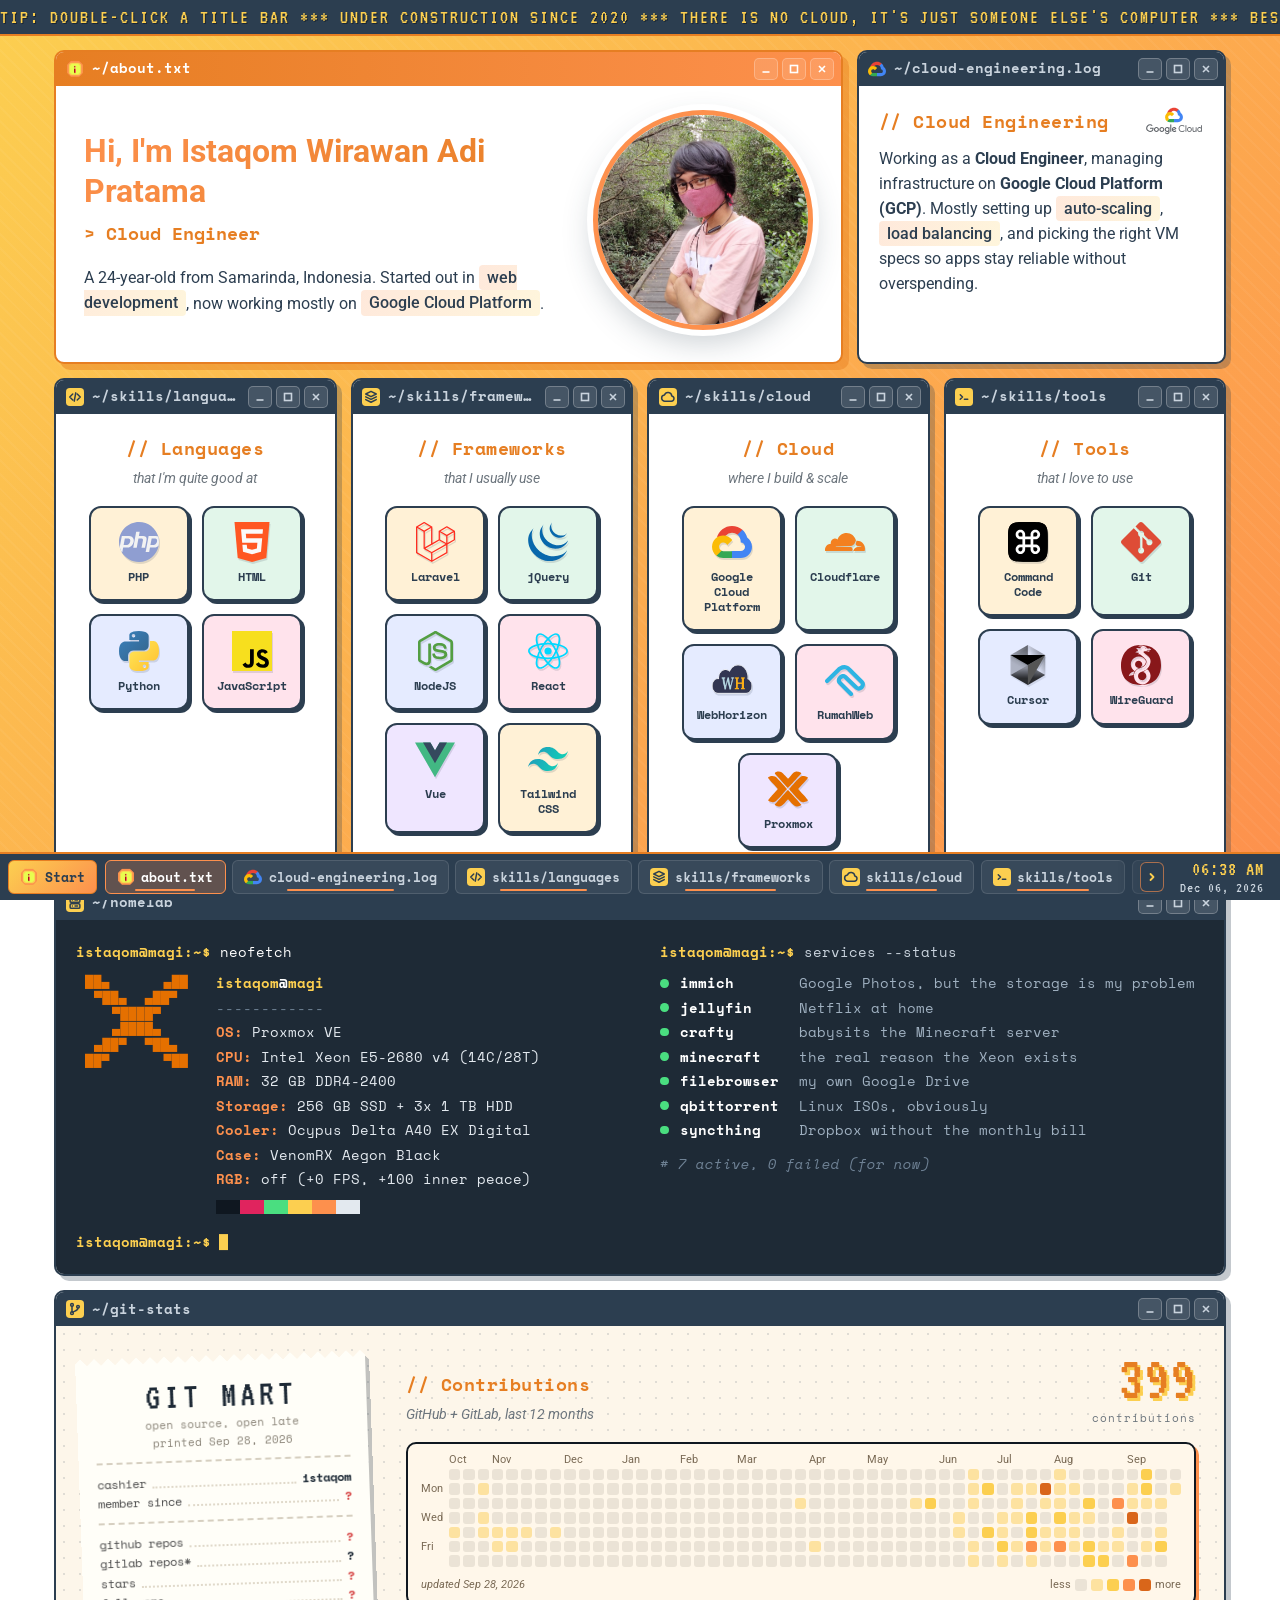
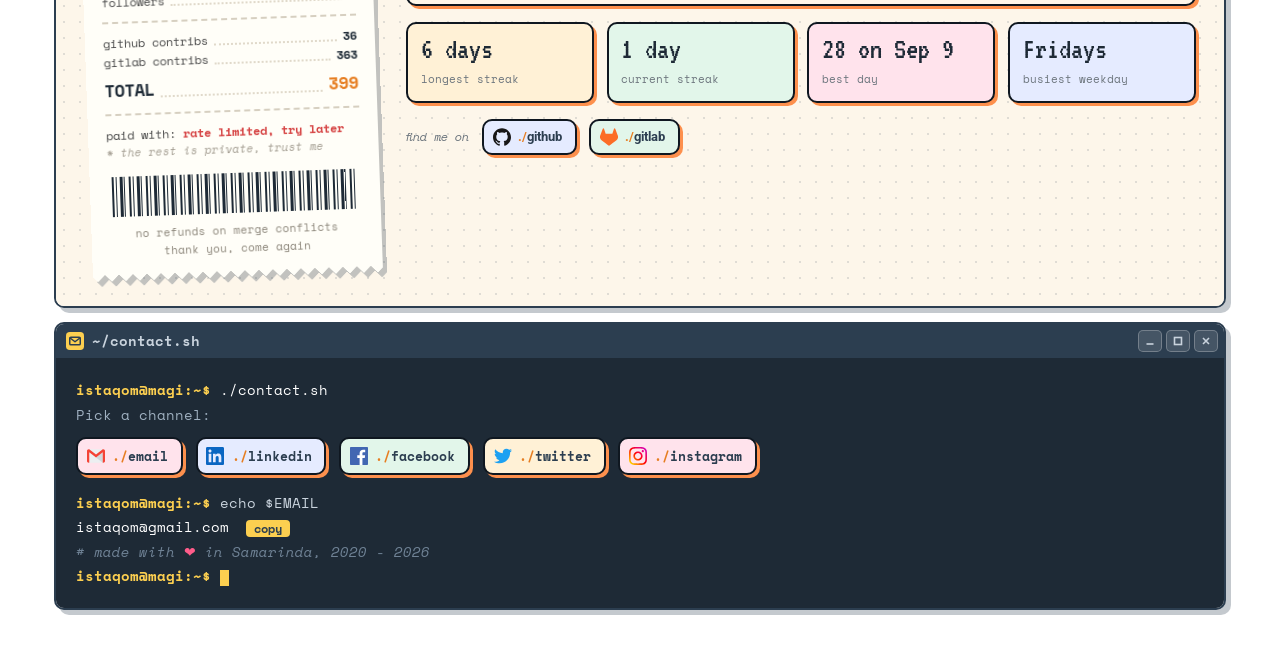
==== commit d6ac1a2e: "feat: git receipt board, homelab reboot easter egg, mobile taskbar fix - Action now writes GitHub/Gi" ====
--- a/index.html
+++ b/index.html
@@ -24,6 +24,7 @@
     <script src="module/marquee.js" defer></script>
     <script src="module/profile.js" defer></script>
     <script src="module/gitstats.js" defer></script>
+    <script src="module/shell.js" defer></script>
 
     <title>About Me | Istaqom Wirawan Adi Pratama</title>
 </head>
@@ -235,53 +236,75 @@
                         <p class="term-comment term-reveal" style="--i: 3"># 7 active, 0 failed (for now)</p>
                     </div>
                 </div>
-                <p class="term-line term-reveal" style="--i: 4">
-                    <span class="term-prompt">istaqom@magi:~$</span> <span class="term-cursor"></span>
-                </p>
+                <div class="term-history" aria-live="polite"></div>
+                <form class="term-line term-shell term-reveal" style="--i: 4" data-shell>
+                    <label class="term-prompt" for="homelab-shell">istaqom@magi:~$</label>
+                    <span class="term-input-wrap">
+                        <input id="homelab-shell" class="term-input" type="text" placeholder=" " autocomplete="off" autocorrect="off" autocapitalize="off" spellcheck="false" enterkeyhint="send">
+                        <span class="term-cursor" aria-hidden="true"></span>
+                    </span>
+                </form>
             </div>
         </section>
 
         <section class="window window-full" id="win-git" data-title="~/git-stats" data-icon="img/icon-git.svg">
-            <div class="window-body terminal">
-                <div class="homelab-grid">
-                    <div>
-                        <p class="term-line">
-                            <span class="term-prompt">istaqom@magi:~$</span>
-                            <span class="term-typed" style="--chars: 26">gitstats --github --gitlab</span>
-                        </p>
-                        <dl class="git-stats term-reveal" style="--i: 0">
-                            <div class="fetch-row stat-row" data-stat-row="repos"><dt>repos</dt><dd data-stat="repos">...</dd></div>
-                            <div class="fetch-row stat-row" data-stat-row="stars"><dt>stars</dt><dd data-stat="stars">...</dd></div>
-                            <div class="fetch-row stat-row" data-stat-row="contributions" hidden><dt>contributions</dt><dd data-stat="contributions">...</dd></div>
-                            <div class="fetch-row stat-row" data-stat-row="followers"><dt>followers</dt><dd data-stat="followers">...</dd></div>
-                            <div class="fetch-row stat-row" data-stat-row="langs"><dt>top langs</dt><dd data-stat="langs">...</dd></div>
-                            <div class="fetch-row stat-row" data-stat-row="since"><dt>since</dt><dd data-stat="since">...</dd></div>
+            <div class="window-body git-board">
+                <div class="receipt-wrap">
+                    <div class="receipt">
+                        <p class="receipt-brand">GIT MART</p>
+                        <p class="receipt-center">open source, open late</p>
+                        <p class="receipt-center">printed <span data-stat="printed">...</span></p>
+                        <dl class="receipt-rows">
+                            <div><dt>cashier</dt><dd>istaqom</dd></div>
+                            <div><dt>member since</dt><dd data-stat="since">...</dd></div>
                         </dl>
-                        <p class="term-comment term-reveal" style="--i: 1"># hover (or tap) a stat for the breakdown</p>
-                    </div>
-                    <div>
-                        <p class="term-line term-reveal" style="--i: 2">
-                            <span class="term-prompt">istaqom@magi:~$</span> ls ~/profiles
-                        </p>
-                        <div class="term-links term-reveal" style="--i: 3">
-                            <a href="https://github.com/istaqom" class="term-link">
-                                <img src="img/github.svg" alt="">
-                                <span>github</span>
-                            </a>
-                            <a href="https://gitlab.com/istaqom" class="term-link">
-                                <img src="img/gitlab.svg" alt="">
-                                <span>gitlab</span>
-                            </a>
+                        <dl class="receipt-rows">
+                            <div><dt>github repos</dt><dd data-stat="repos">...</dd></div>
+                            <div><dt>gitlab repos*</dt><dd data-stat="gl-repos">...</dd></div>
+                            <div><dt>stars</dt><dd data-stat="stars">...</dd></div>
+                            <div><dt>followers</dt><dd data-stat="followers">...</dd></div>
+                        </dl>
+                        <dl class="receipt-rows">
+                            <div><dt>github contribs</dt><dd data-stat="contrib-gh">...</dd></div>
+                            <div><dt>gitlab contribs</dt><dd data-stat="contrib-gl">...</dd></div>
+                            <div class="receipt-total"><dt>TOTAL</dt><dd data-stat="contributions">...</dd></div>
+                        </dl>
+                        <p class="receipt-paid">paid with: <span data-stat="langs">...</span></p>
+                        <p class="receipt-note">* the rest is private, trust me</p>
+                        <div class="receipt-barcode" aria-hidden="true"></div>
+                        <p class="receipt-center">no refunds on merge conflicts<br>thank you, come again</p>
+                    </div>
+                </div>
+
+                <div class="git-panel">
+                    <div class="git-panel-head">
+                        <div>
+                            <h2 class="section-title">// Contributions</h2>
+                            <p class="skill-subtitle">GitHub + GitLab, last 12 months</p>
                         </div>
-                        <p class="term-comment term-reveal" style="--i: 4"># gitlab is mostly private repos, trust me</p>
-                    </div>
-                </div>
-                <div class="git-chart term-reveal" style="--i: 5">
-                    <img src="https://ghchart.rshah.org/e67e22/istaqom" alt="GitHub contribution graph for istaqom" loading="lazy">
-                </div>
-                <p class="term-line term-reveal" style="--i: 6">
-                    <span class="term-prompt">istaqom@magi:~$</span> <span class="term-cursor"></span>
-                </p>
+                        <p class="git-big"><span data-stat="contributions">...</span><small>contributions</small></p>
+                    </div>
+                    <div class="git-chart">
+                        <img src="https://ghchart.rshah.org/e67e22/istaqom" alt="GitHub contribution graph for istaqom" loading="lazy">
+                    </div>
+                    <div class="git-facts">
+                        <div class="git-fact"><span class="git-fact-value" data-stat="streak">...</span><span class="git-fact-label">longest streak</span></div>
+                        <div class="git-fact"><span class="git-fact-value" data-stat="current">...</span><span class="git-fact-label">current streak</span></div>
+                        <div class="git-fact"><span class="git-fact-value" data-stat="best-day">...</span><span class="git-fact-label">best day</span></div>
+                        <div class="git-fact"><span class="git-fact-value" data-stat="weekday">...</span><span class="git-fact-label">busiest weekday</span></div>
+                    </div>
+                    <div class="git-find">
+                        <span class="git-find-label">find me on</span>
+                        <a href="https://github.com/istaqom" class="term-link">
+                            <img src="img/github.svg" alt="">
+                            <span>github</span>
+                        </a>
+                        <a href="https://gitlab.com/istaqom" class="term-link">
+                            <img src="img/gitlab.svg" alt="">
+                            <span>gitlab</span>
+                        </a>
+                    </div>
+                </div>
             </div>
         </section>
 
--- a/module/style.css
+++ b/module/style.css
@@ -19,11 +19,16 @@
     box-sizing: border-box;
 }
 
+/* anything wider than the screen makes mobile browsers zoom out and unpin the fixed bars */
+html {
+    overflow-x: hidden;
+}
+
 body {
     font-family: 'Roboto', sans-serif;
     color: var(--text-dark);
     line-height: 1.6;
-    overflow-x: hidden;
+    overflow-x: clip;
     min-height: 100vh;
     min-height: 100dvh;
     padding-top: var(--marquee-height);
@@ -31,7 +36,12 @@
     background:
         repeating-linear-gradient(45deg, rgba(255, 255, 255, 0.04) 0 2px, transparent 2px 10px),
         linear-gradient(135deg, var(--light-orange) 0%, var(--orange) 100%);
-    background-attachment: fixed;
+}
+
+@media (hover: hover) {
+    body {
+        background-attachment: fixed;
+    }
 }
 
 body.has-maximized {
@@ -751,6 +761,196 @@
     50% { opacity: 0; }
 }
 
+/* Homelab shell easter egg */
+.term-shell {
+    display: flex;
+    align-items: center;
+    gap: 0.5rem;
+}
+
+.term-input-wrap {
+    position: relative;
+    flex: 1;
+    min-width: 0;
+}
+
+.term-input {
+    display: block;
+    width: 100%;
+    padding: 0;
+    font: inherit;
+    color: var(--white);
+    background: transparent;
+    border: 0;
+    outline: 0;
+    caret-color: var(--light-orange);
+    caret-shape: block;
+}
+
+.term-input-wrap .term-cursor {
+    position: absolute;
+    top: 50%;
+    left: 0;
+    transform: translateY(-50%);
+    pointer-events: none;
+}
+
+.term-input:focus + .term-cursor,
+.term-input:not(:placeholder-shown) + .term-cursor,
+.term-input:disabled + .term-cursor {
+    display: none;
+}
+
+@media (pointer: coarse) {
+    .term-input {
+        font-size: 16px;
+    }
+}
+
+.term-reply {
+    white-space: pre-wrap;
+}
+
+body.is-rebooting {
+    overflow: hidden;
+}
+
+body.is-glitching .desktop,
+body.is-glitching .taskbar,
+body.is-glitching .marquee-container {
+    animation: screen-glitch 0.7s steps(7) both;
+}
+
+@keyframes screen-glitch {
+    15% { transform: translate(-8px, 2px) skewX(6deg); filter: hue-rotate(90deg) saturate(3); }
+    30% { transform: translate(6px, -3px); filter: invert(1); }
+    45% { transform: translate(-4px, 5px) skewX(-8deg); filter: hue-rotate(-90deg) contrast(2); }
+    60% { transform: translate(3px, 0); filter: invert(1) hue-rotate(180deg); }
+    75% { transform: translate(-2px, -2px); filter: brightness(0.3); }
+    100% { transform: none; filter: brightness(0); }
+}
+
+.reboot-screen {
+    position: fixed;
+    inset: 0;
+    z-index: 10000;
+    display: flex;
+    flex-direction: column;
+    padding: 1.5rem;
+    overflow: hidden;
+    font-family: 'Space Mono', monospace;
+    font-size: 0.85rem;
+    color: #3dff7a;
+    background: #000;
+}
+
+.reboot-screen::after {
+    content: '';
+    position: absolute;
+    inset: 0;
+    pointer-events: none;
+    background: repeating-linear-gradient(0deg, rgba(255, 255, 255, 0.05) 0 1px, transparent 1px 3px);
+    animation: scan-flicker 0.2s steps(2) infinite;
+}
+
+@keyframes scan-flicker {
+    50% { opacity: 0.6; }
+}
+
+.reboot-log {
+    margin: 0;
+    font: inherit;
+    line-height: 1.7;
+    white-space: pre-wrap;
+}
+
+.reboot-log .is-warn { color: #ffcc00; }
+.reboot-log .is-fail { color: #ff4d4d; }
+
+.reboot-hacked {
+    display: none;
+    margin: auto;
+    text-align: center;
+}
+
+.reboot-screen.show-hacked .reboot-log {
+    display: none;
+}
+
+.reboot-screen.show-hacked .reboot-hacked {
+    display: block;
+}
+
+.reboot-hacked img {
+    width: min(55vw, 280px);
+    filter: brightness(0.2) saturate(1.6) drop-shadow(0 0 28px rgba(255, 30, 30, 0.55));
+    animation: logo-glitch 2.4s steps(1) infinite;
+}
+
+@keyframes logo-glitch {
+    90% { transform: none; clip-path: none; opacity: 1; }
+    92% { transform: translateX(-10px) skewX(10deg); clip-path: inset(30% 0 45% 0); }
+    94% { transform: translateX(8px); clip-path: inset(60% 0 10% 0); opacity: 0.6; }
+    96% { transform: translate(-3px, 2px); clip-path: none; opacity: 1; }
+}
+
+.reboot-title {
+    margin-top: 1.5rem;
+    font-family: 'VT323', monospace;
+    font-size: 2.4rem;
+    line-height: 1.1;
+    letter-spacing: 3px;
+    color: #ff3b3b;
+    text-shadow: 2px 0 #00e5ff, -2px 0 #ff00c8;
+    animation: text-jitter 0.3s steps(2) infinite;
+}
+
+@keyframes text-jitter {
+    50% { transform: translate(1px, -1px); text-shadow: -2px 0 #00e5ff, 2px 0 #ff00c8; }
+}
+
+.reboot-bar {
+    width: min(60vw, 220px);
+    height: 6px;
+    margin: 2rem auto 0;
+    overflow: hidden;
+    border-radius: 999px;
+    background: rgba(255, 255, 255, 0.22);
+}
+
+.reboot-bar span {
+    display: block;
+    width: 0;
+    height: 100%;
+    border-radius: inherit;
+    background: #fff;
+}
+
+.reboot-screen.show-hacked .reboot-bar span {
+    animation: reboot-fill var(--duration, 5s) linear forwards;
+}
+
+@keyframes reboot-fill {
+    15% { width: 8%; }
+    35% { width: 30%; }
+    50% { width: 34%; }
+    75% { width: 72%; }
+    90% { width: 88%; }
+    100% { width: 100%; }
+}
+
+
+@media (prefers-reduced-motion: reduce) {
+    body.is-glitching .desktop,
+    body.is-glitching .taskbar,
+    body.is-glitching .marquee-container,
+    .reboot-screen::after,
+    .reboot-hacked img,
+    .reboot-title {
+        animation: none;
+    }
+}
+
 /* Homelab (neofetch) */
 .homelab-grid {
     display: grid;
@@ -867,55 +1067,243 @@
     color: #9fb0c0;
 }
 
-/* Git stats */
-.git-stats {
-    margin: 0.4rem 0 1rem;
-}
-
-.stat-row {
-    position: relative;
-    width: fit-content;
-}
-
-.stat-row[data-tip] dt {
-    text-decoration: underline dotted rgba(253, 144, 77, 0.6);
-    text-underline-offset: 3px;
-}
-
-.stat-row[data-tip]::after {
-    top: 50%;
-    bottom: auto;
-    left: calc(100% + 12px);
-    max-width: 280px;
-    transform: translate(-4px, -50%);
-}
-
-.stat-row[data-tip]::before {
-    top: 50%;
-    bottom: auto;
-    left: calc(100% - 2px);
-    transform: translateY(-50%);
-    border-top-color: transparent;
-    border-right-color: var(--dark-gray);
-}
-
-.stat-row[data-tip].show-tip::after {
-    transform: translate(0, -50%);
+/* Git stats: receipt + contributions board */
+.git-board {
+    display: grid;
+    grid-template-columns: minmax(250px, 290px) minmax(0, 1fr);
+    gap: 2rem;
+    align-items: start;
+    padding: 1.75rem;
+    background:
+        radial-gradient(rgba(44, 62, 80, 0.14) 1px, transparent 1.5px) 0 0 / 16px 16px,
+        #fdf6ea;
+}
+
+.receipt-wrap {
+    filter: drop-shadow(4px 5px 0 rgba(44, 62, 80, 0.28));
+    transform: rotate(-2deg);
+    transition: transform 0.35s cubic-bezier(0.34, 1.56, 0.64, 1);
 }
 
 @media (hover: hover) {
-    .stat-row[data-tip]:hover::after {
-        transform: translate(0, -50%);
-    }
-}
-
-.git-stats dd.is-error,
-.git-stats .is-error {
-    color: #ff8a8a;
+    .receipt-wrap:hover {
+        transform: rotate(0deg) translateY(-4px);
+    }
+}
+
+.receipt {
+    --zig: 7px;
+    padding: calc(1rem + var(--zig)) 1.1rem calc(0.9rem + var(--zig));
+    font-family: 'Space Mono', monospace;
+    font-size: 0.76rem;
+    line-height: 1.6;
+    color: #4a4a4a;
+    background: #fffef8;
+    -webkit-mask:
+        conic-gradient(from -45deg at bottom, #0000, #000 1deg 89deg, #0000 90deg) 50% 100% / calc(2 * var(--zig)) 51% repeat-x,
+        conic-gradient(from 135deg at top, #0000, #000 1deg 89deg, #0000 90deg) 50% 0 / calc(2 * var(--zig)) 51% repeat-x;
+    mask:
+        conic-gradient(from -45deg at bottom, #0000, #000 1deg 89deg, #0000 90deg) 50% 100% / calc(2 * var(--zig)) 51% repeat-x,
+        conic-gradient(from 135deg at top, #0000, #000 1deg 89deg, #0000 90deg) 50% 0 / calc(2 * var(--zig)) 51% repeat-x;
+}
+
+.receipt-brand {
+    font-family: 'VT323', monospace;
+    font-size: 2.3rem;
+    line-height: 1;
+    letter-spacing: 4px;
+    text-align: center;
+    color: #1e2a36;
+}
+
+.receipt-center {
+    text-align: center;
+    font-size: 0.7rem;
+    color: #8a8478;
+}
+
+.receipt-rows,
+.receipt-paid {
+    margin-top: 0.6rem;
+    padding-top: 0.6rem;
+    border-top: 2px dashed #d6cfc0;
+}
+
+.receipt-rows div {
+    display: flex;
+    align-items: baseline;
+}
+
+.receipt-rows dt {
+    display: flex;
+    flex: 1;
+    min-width: 0;
+}
+
+.receipt-rows dt::after {
+    content: '';
+    flex: 1;
+    margin: 0 0.4rem 0.35em;
+    border-bottom: 2px dotted #e0d9ca;
+}
+
+.receipt-rows dd {
+    font-weight: 700;
+    color: #1e2a36;
+}
+
+.receipt-total {
+    margin-top: 0.3rem;
+    font-size: 1.05rem;
+    font-weight: 700;
+    color: #1e2a36;
+}
+
+.receipt-total dd {
+    color: var(--dark-orange);
+}
+
+.receipt-paid span {
+    font-weight: 700;
+    color: #1e2a36;
+}
+
+.receipt-note {
+    font-size: 0.68rem;
+    font-style: italic;
+    color: #a09a8e;
+}
+
+.receipt-barcode {
+    height: 40px;
+    margin: 0.9rem 0.3rem 0.5rem;
+    background: repeating-linear-gradient(90deg,
+        #1e2a36 0 2px, transparent 2px 4px,
+        #1e2a36 4px 5px, transparent 5px 8px,
+        #1e2a36 8px 11px, transparent 11px 12px,
+        #1e2a36 12px 13px, transparent 13px 17px);
+}
+
+.git-board .is-error {
+    color: #d64545;
+}
+
+.git-panel {
+    display: flex;
+    flex-direction: column;
+    gap: 1rem;
+    min-width: 0;
+}
+
+.git-panel-head {
+    display: flex;
+    flex-wrap: wrap;
+    align-items: flex-end;
+    justify-content: space-between;
+    gap: 0.5rem 1rem;
+}
+
+.git-panel-head .skill-subtitle {
+    margin-bottom: 0;
+}
+
+.git-big {
+    font-family: 'VT323', monospace;
+    font-size: 4rem;
+    line-height: 0.8;
+    text-align: right;
+    color: var(--dark-orange);
+    text-shadow: 3px 3px 0 #fccf50;
+}
+
+.git-big small {
+    display: block;
+    margin-top: 0.3rem;
+    font-family: 'Space Mono', monospace;
+    font-size: 0.7rem;
+    line-height: 1.4;
+    letter-spacing: 1px;
+    color: var(--text-light);
+    text-shadow: none;
+}
+
+.git-facts {
+    display: grid;
+    grid-template-columns: repeat(auto-fit, minmax(140px, 1fr));
+    gap: 0.8rem;
+}
+
+.git-fact {
+    padding: 0.65rem 0.8rem;
+    background: var(--card-bg, #fff1d6);
+    border: 2px solid #0f1720;
+    border-radius: 10px;
+    box-shadow: 3px 3px 0 var(--orange);
+    transition: transform 0.25s cubic-bezier(0.34, 1.56, 0.64, 1), box-shadow 0.2s ease;
+}
+
+.git-fact:nth-child(4n + 1) { --card-bg: #fff1d6; }
+.git-fact:nth-child(4n + 2) { --card-bg: #e2f6ea; }
+.git-fact:nth-child(4n + 3) { --card-bg: #ffe3ec; }
+.git-fact:nth-child(4n + 4) { --card-bg: #e5ebff; }
+
+@media (hover: hover) {
+    .git-fact:hover {
+        transform: translate(-2px, -3px) rotate(var(--tilt, -2deg));
+        box-shadow: 5px 6px 0 var(--light-orange);
+    }
+}
+
+.git-fact-value {
+    display: block;
+    font-family: 'VT323', monospace;
+    font-size: 1.9rem;
+    line-height: 1;
+    color: #1e2a36;
+}
+
+.git-fact-label {
+    font-family: 'Space Mono', monospace;
+    font-size: 0.7rem;
+    color: var(--text-light);
+}
+
+.git-find {
+    display: flex;
+    flex-wrap: wrap;
+    align-items: center;
+    gap: 0.8rem;
+}
+
+.git-find-label {
+    font-family: 'Space Mono', monospace;
+    font-size: 0.78rem;
+    font-style: italic;
+    color: var(--text-light);
+}
+
+.git-board.will-run .receipt {
+    clip-path: inset(0 0 100% 0);
+}
+
+.git-board.will-run .git-panel {
+    opacity: 0;
+    transform: translateY(6px);
+}
+
+.git-board.is-running .receipt {
+    animation: receipt-print 1.3s steps(14) 0.2s forwards;
+}
+
+.git-board.is-running .git-panel {
+    animation: term-reveal 0.4s ease 0.4s forwards;
+}
+
+@keyframes receipt-print {
+    to { clip-path: inset(0 0 0 0); }
 }
 
 .git-chart {
-    margin: 0.2rem 0 1rem;
     padding: 0.6rem 0.8rem;
     background: #fff7ea;
     border: 2px solid #0f1720;
@@ -928,7 +1316,6 @@
     display: block;
     width: 100%;
     max-width: 860px;
-    min-width: 480px;
     height: auto;
     margin: 0 auto;
 }
@@ -1396,27 +1783,6 @@
     .homelab-grid {
         grid-template-columns: minmax(0, 1fr);
     }
-
-    .stat-row[data-tip]::after {
-        top: auto;
-        bottom: calc(100% + 10px);
-        left: 0;
-        transform: translateY(4px);
-    }
-
-    .stat-row[data-tip]::before {
-        top: auto;
-        bottom: calc(100% - 4px);
-        left: 1rem;
-        transform: none;
-        border-right-color: transparent;
-        border-top-color: var(--dark-gray);
-    }
-
-    .stat-row[data-tip].show-tip::after,
-    .stat-row[data-tip]:hover::after {
-        transform: none;
-    }
 }
 
 @media (max-width: 768px) {
@@ -1440,6 +1806,16 @@
         order: -1;
     }
 
+    .git-board {
+        grid-template-columns: minmax(0, 1fr);
+        padding: 1.25rem;
+    }
+
+    .receipt-wrap {
+        justify-self: center;
+        width: min(100%, 300px);
+    }
+
     .name {
         font-size: 1.8rem;
     }
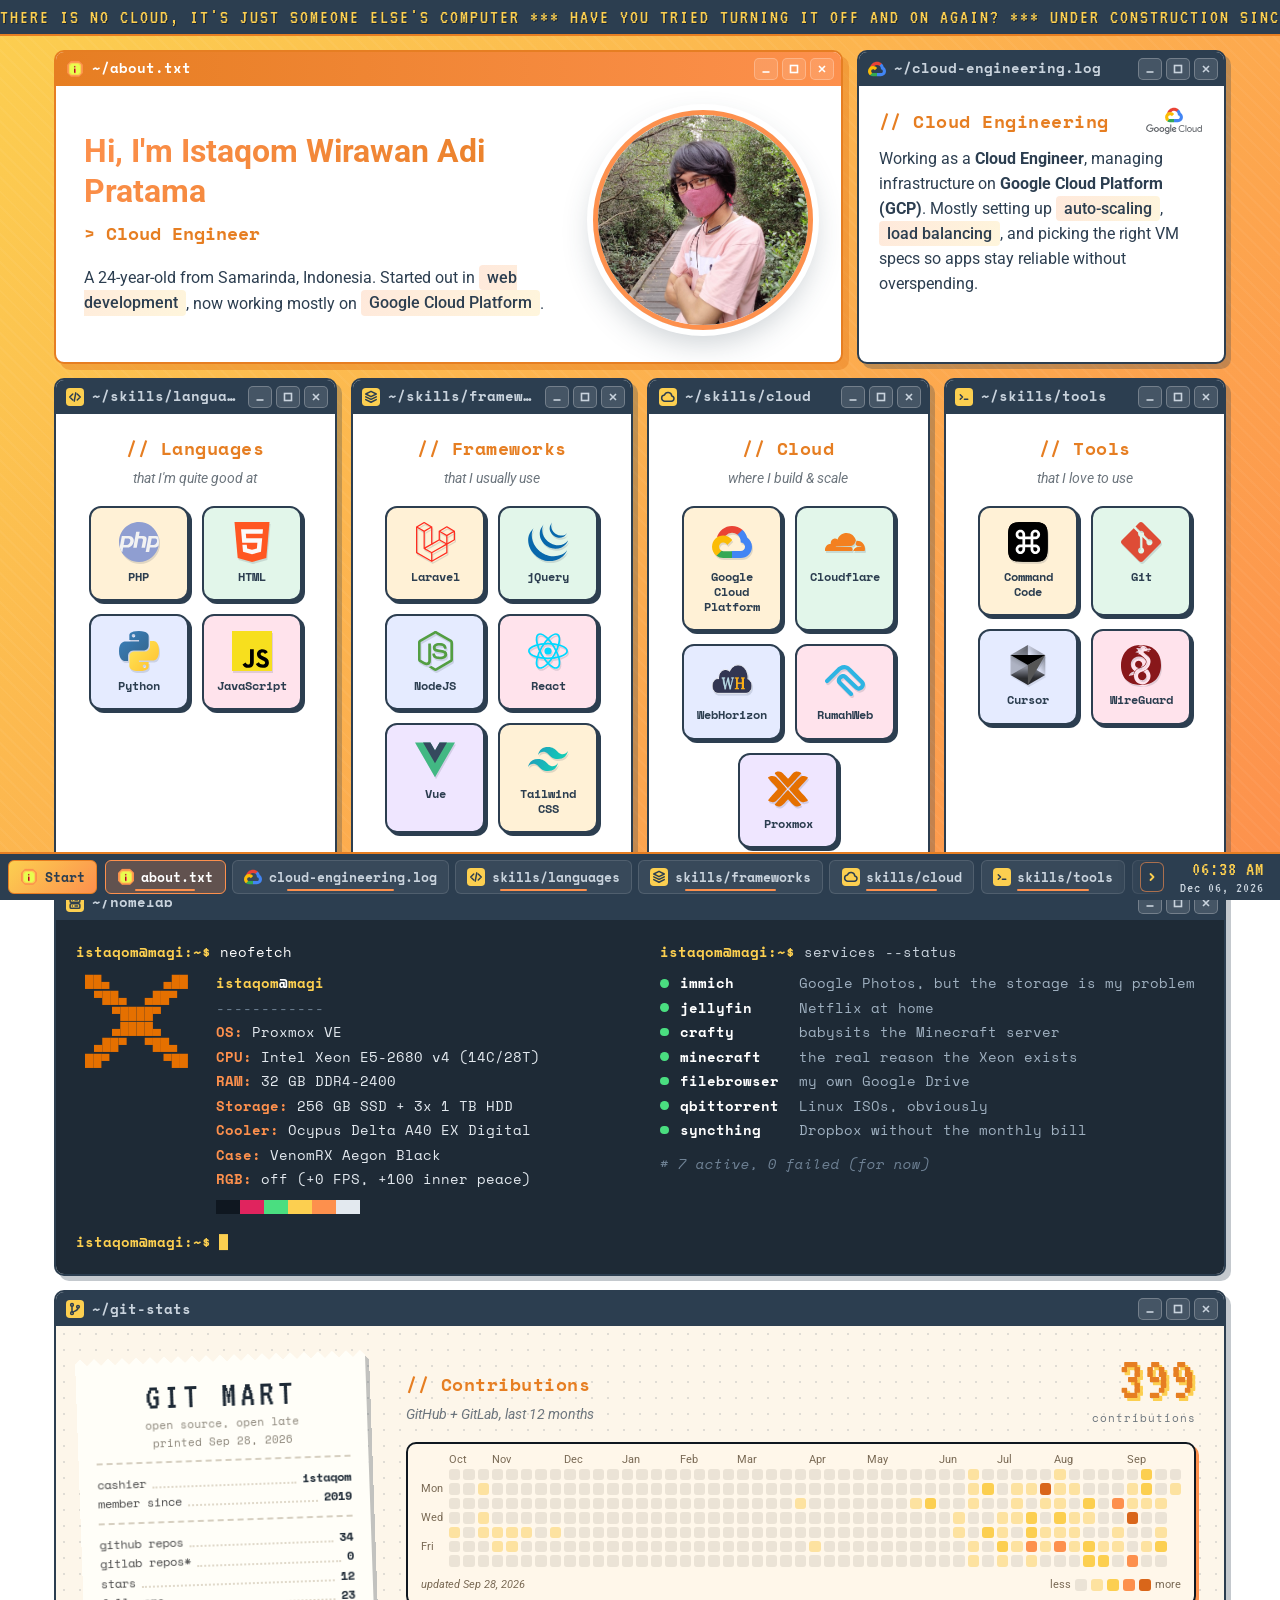
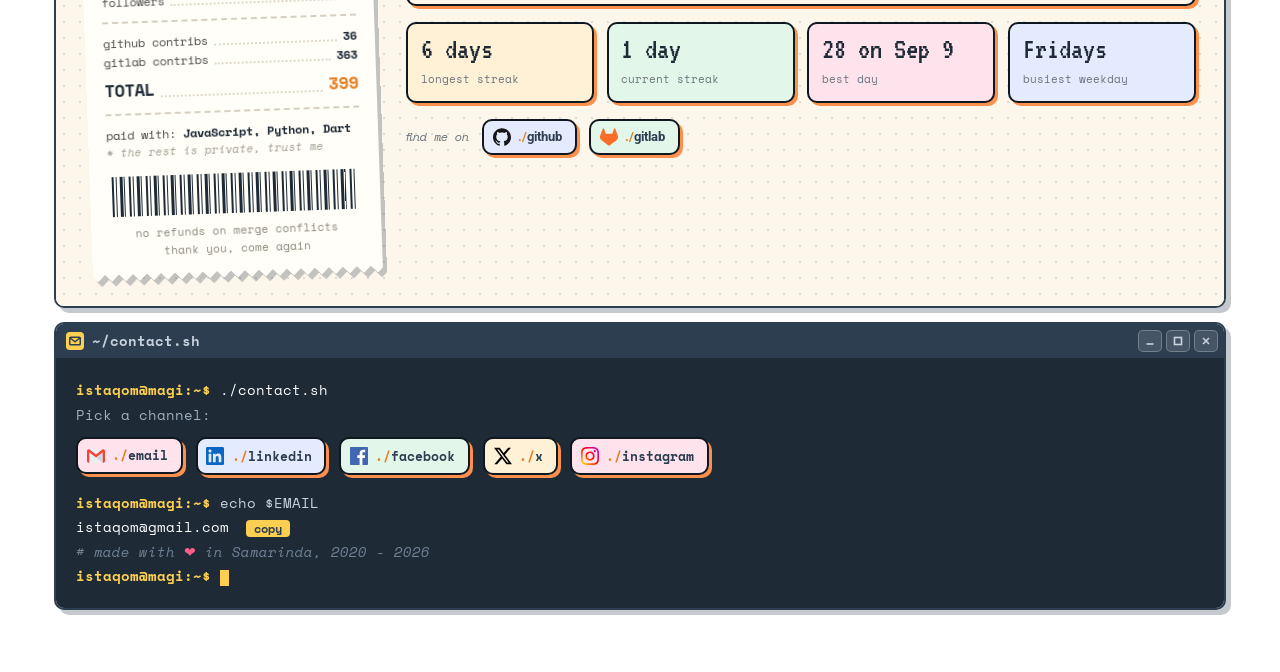
==== commit 86033fe3: "chore: replace Twitter with X in contacts" ====
--- a/index.html
+++ b/index.html
@@ -328,9 +328,9 @@
                         <img src="img/facebook.svg" alt="">
                         <span>facebook</span>
                     </a>
-                    <a href="https://twitter.com/istaqom" class="term-link">
-                        <img src="img/twitter.svg" alt="">
-                        <span>twitter</span>
+                    <a href="https://x.com/istaqom" class="term-link">
+                        <img src="img/x.svg" alt="">
+                        <span>x</span>
                     </a>
                     <a href="https://www.instagram.com/istaqomwirawan/" class="term-link">
                         <img src="img/instagram.svg" alt="">
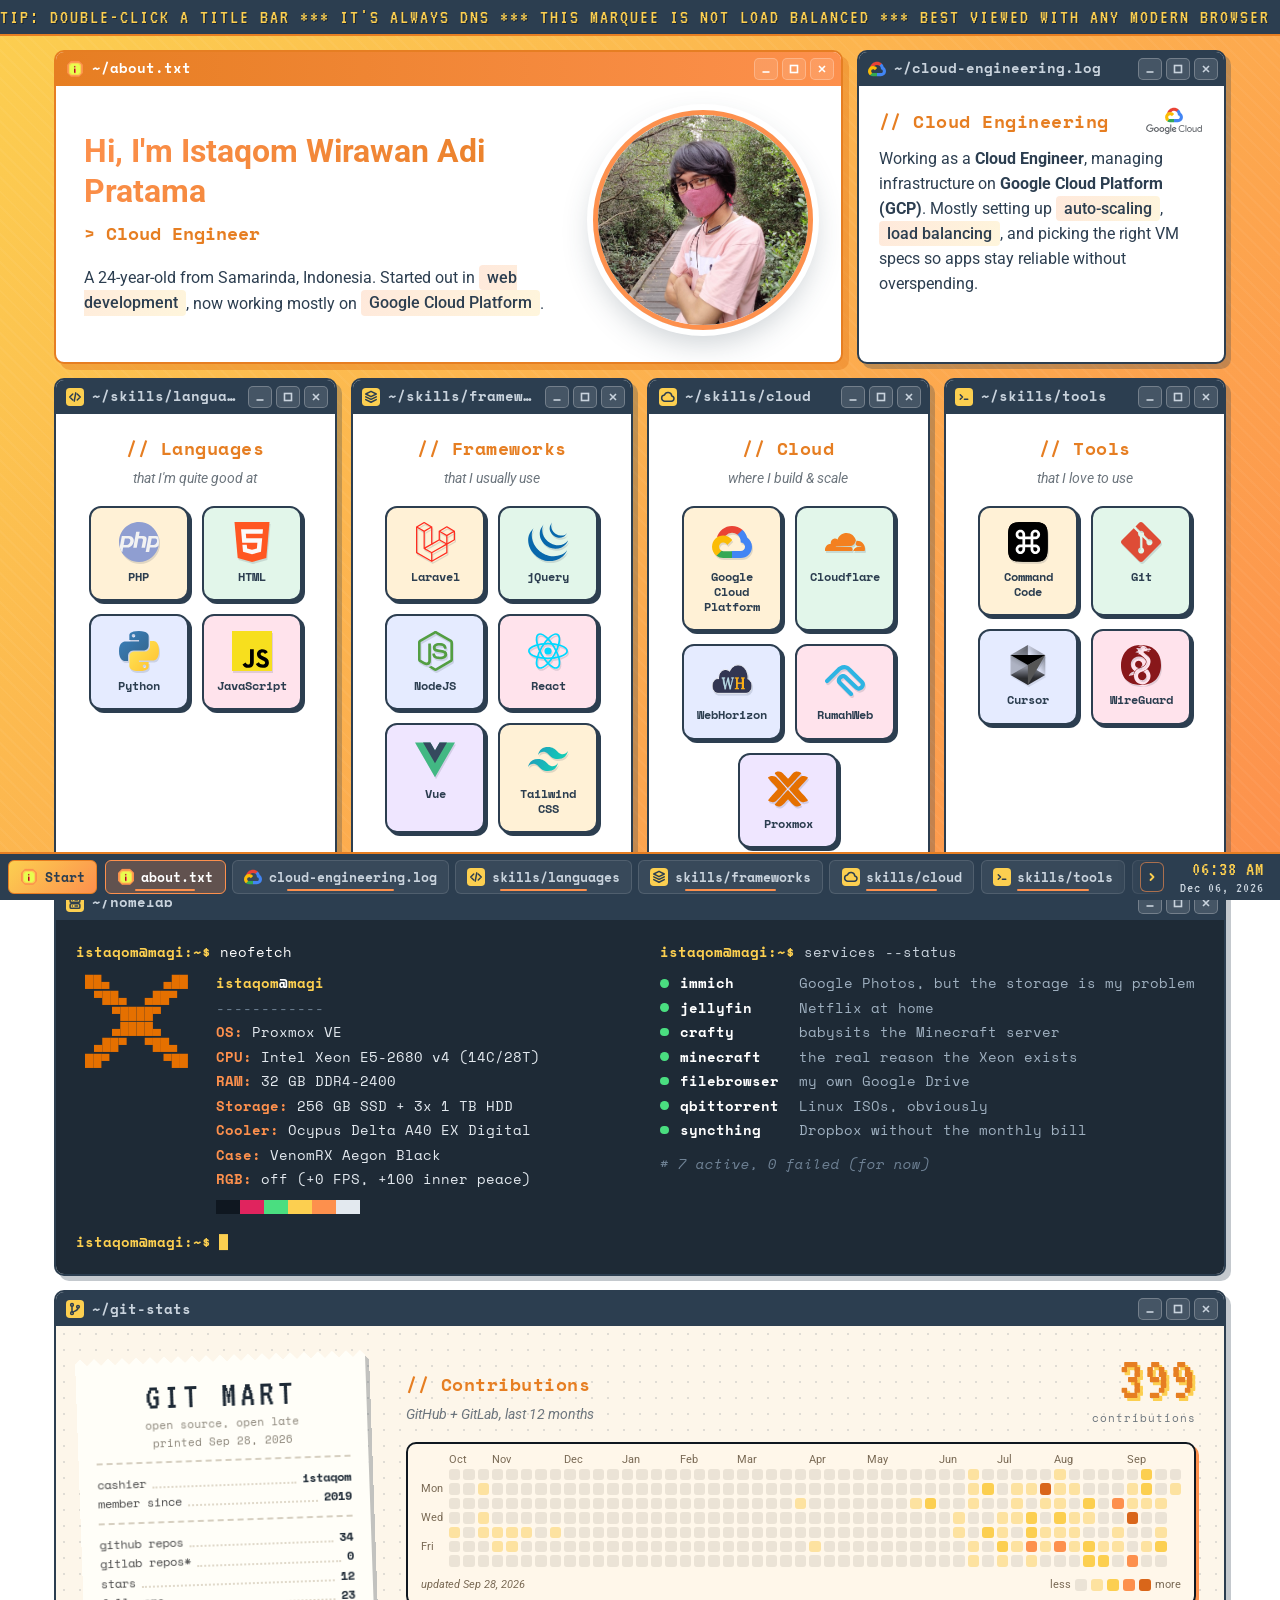
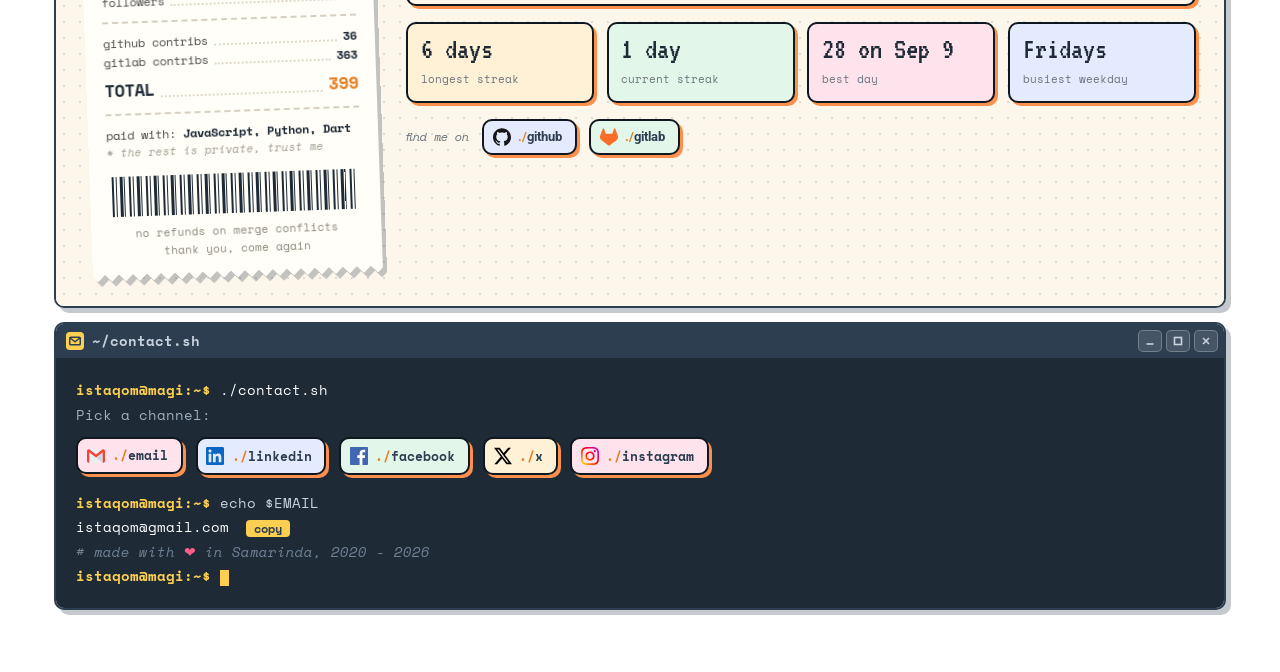
==== commit 7f021263: "feat: dynamic window title, SEO/social meta, icons, manifest and 404 page" ====
--- a/index.html
+++ b/index.html
@@ -2,15 +2,53 @@
 <html lang="en">
 <head>
     <meta charset="UTF-8">
-    <meta http-equiv="X-UA-Compatible" content="IE=edge">
     <meta name="viewport" content="width=device-width, initial-scale=1.0">
+    <title>istaqom@magi:~ | Istaqom Wirawan Adi Pratama</title>
+    <meta name="description" content="Istaqom Wirawan Adi Pratama, a Cloud Engineer from Samarinda, Indonesia. Started out in web development, now working mostly on Google Cloud Platform.">
+    <meta name="author" content="Istaqom Wirawan Adi Pratama">
+    <meta name="theme-color" content="#2c3e50">
+    <link rel="canonical" href="https://istaqom.github.io/">
+
+    <meta property="og:type" content="website">
+    <meta property="og:site_name" content="istaqom@magi">
+    <meta property="og:url" content="https://istaqom.github.io/">
+    <meta property="og:title" content="Istaqom Wirawan Adi Pratama | Cloud Engineer">
+    <meta property="og:description" content="Cloud Engineer from Samarinda, Indonesia. Started out in web development, now working mostly on Google Cloud Platform.">
+    <meta property="og:image" content="https://istaqom.github.io/img/og-image.jpg">
+    <meta property="og:image:width" content="1200">
+    <meta property="og:image:height" content="630">
+    <meta property="og:image:alt" content="Istaqom's portfolio, styled as a retro tiling window desktop">
+    <meta name="twitter:card" content="summary_large_image">
+    <meta name="twitter:creator" content="@istaqom">
+
+    <link rel="icon" type="image/png" sizes="32x32" href="img/favicon-32.png">
+    <link rel="apple-touch-icon" href="img/apple-touch-icon.png">
+    <link rel="manifest" href="site.webmanifest">
+
+    <script type="application/ld+json">
+    {
+        "@context": "https://schema.org",
+        "@type": "Person",
+        "name": "Istaqom Wirawan Adi Pratama",
+        "url": "https://istaqom.github.io/",
+        "image": "https://istaqom.github.io/img/me.jpg",
+        "jobTitle": "Cloud Engineer",
+        "address": { "@type": "PostalAddress", "addressLocality": "Samarinda", "addressCountry": "ID" },
+        "sameAs": [
+            "https://github.com/istaqom",
+            "https://gitlab.com/istaqom",
+            "https://www.linkedin.com/in/istaqom",
+            "https://x.com/istaqom",
+            "https://www.instagram.com/istaqomwirawan/",
+            "https://www.facebook.com/istaqom/"
+        ]
+    }
+    </script>
 
     <link href="module/style.css" rel="stylesheet">
-    <link rel="preconnect" href="https://fonts.gstatic.com">
-    <link href="https://fonts.googleapis.com/css2?family=Roboto:wght@100;300;400;500;700;900&display=swap" rel="stylesheet">
-    <link href="https://fonts.googleapis.com/css2?family=VT323&display=swap" rel="stylesheet">
-    <link href="https://fonts.googleapis.com/css2?family=Space+Mono:wght@400;700&display=swap" rel="stylesheet">
-    <link rel="icon" href="./img/logo-tp.png">
+    <link rel="preconnect" href="https://fonts.googleapis.com">
+    <link rel="preconnect" href="https://fonts.gstatic.com" crossorigin>
+    <link href="https://fonts.googleapis.com/css2?family=Roboto:wght@400;500;700&family=Space+Mono:wght@400;700&family=VT323&display=swap" rel="stylesheet">
 
     <script>
         function calculate_age(dob) { 
@@ -25,8 +63,6 @@
     <script src="module/profile.js" defer></script>
     <script src="module/gitstats.js" defer></script>
     <script src="module/shell.js" defer></script>
-
-    <title>About Me | Istaqom Wirawan Adi Pratama</title>
 </head>
 <body>
     <div class="marquee-container">
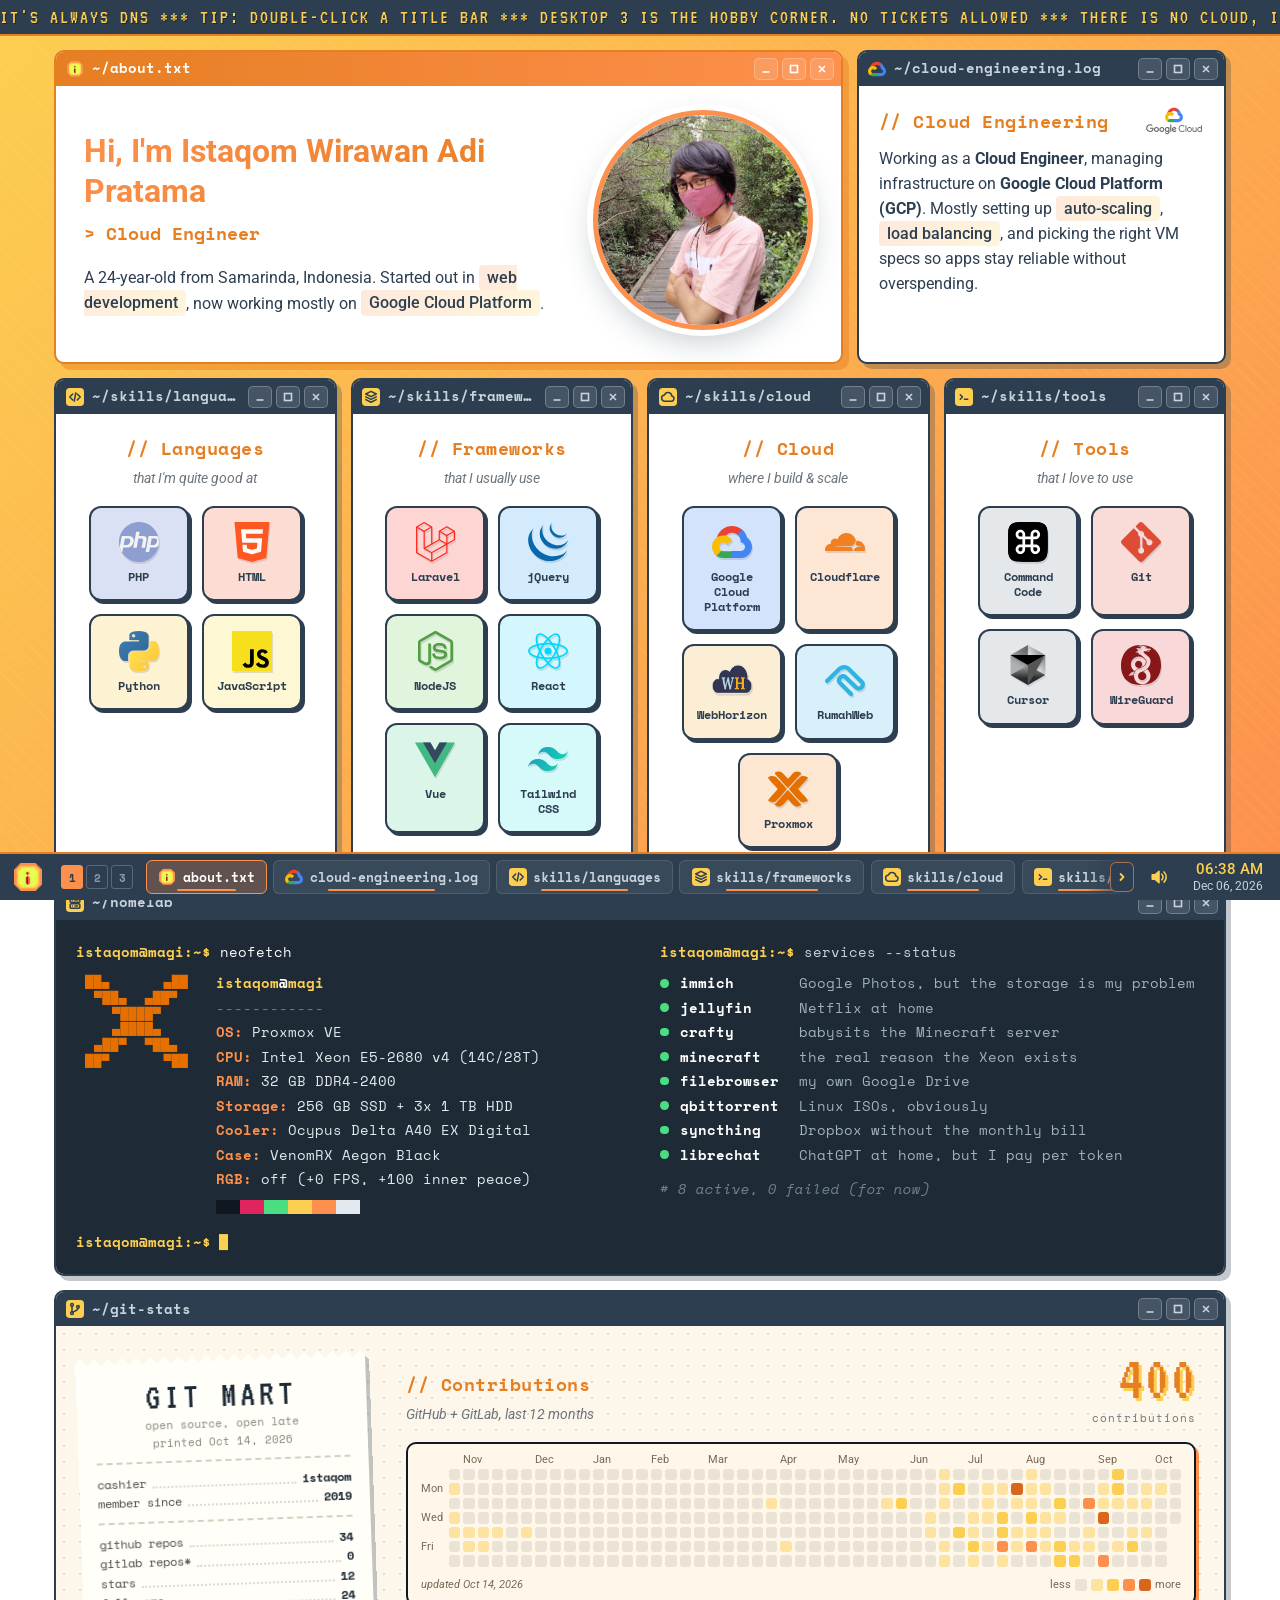
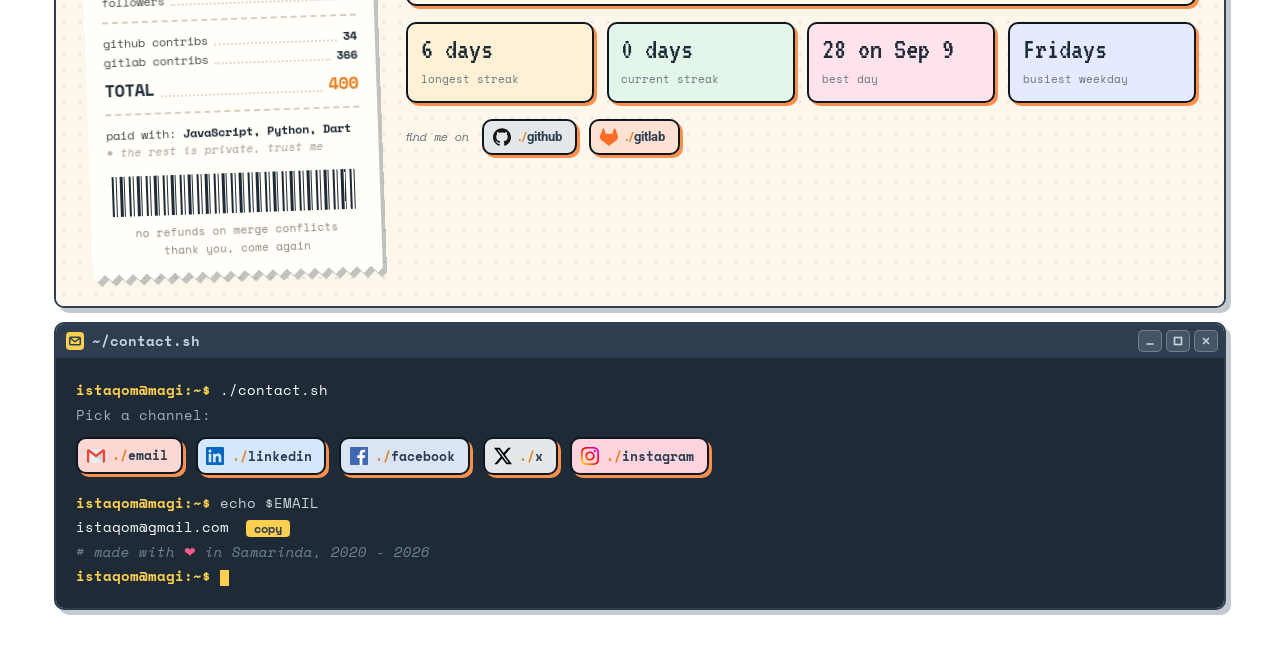
==== commit 3becf54a: "feat: add career and hobby desktops, sfx, theming and mobile gestures - 3 virtual desktops with page" ====
--- a/index.html
+++ b/index.html
@@ -14,11 +14,13 @@
     <meta property="og:url" content="https://istaqom.github.io/">
     <meta property="og:title" content="Istaqom Wirawan Adi Pratama | Cloud Engineer">
     <meta property="og:description" content="Cloud Engineer from Samarinda, Indonesia. Started out in web development, now working mostly on Google Cloud Platform.">
-    <meta property="og:image" content="https://istaqom.github.io/img/og-image.jpg">
-    <meta property="og:image:width" content="1200">
-    <meta property="og:image:height" content="630">
-    <meta property="og:image:alt" content="Istaqom's portfolio, styled as a retro tiling window desktop">
-    <meta name="twitter:card" content="summary_large_image">
+    <meta property="og:image" content="https://istaqom.github.io/img/og-logo.png">
+    <meta property="og:image:secure_url" content="https://istaqom.github.io/img/og-logo.png">
+    <meta property="og:image:type" content="image/png">
+    <meta property="og:image:width" content="600">
+    <meta property="og:image:height" content="600">
+    <meta property="og:image:alt" content="Istaqom's logo: a red letter i inside an orange octagon">
+    <meta name="twitter:card" content="summary">
     <meta name="twitter:creator" content="@istaqom">
 
     <link rel="icon" type="image/png" sizes="32x32" href="img/favicon-32.png">
@@ -51,18 +53,39 @@
     <link href="https://fonts.googleapis.com/css2?family=Roboto:wght@400;500;700&family=Space+Mono:wght@400;700&family=VT323&display=swap" rel="stylesheet">
 
     <script>
+        // JS months are 0-based: 8 = September
+        var BIRTHDAY = new Date(2002, 8, 15);
+
         function calculate_age(dob) { 
             var diff_ms = Date.now() - dob.getTime();
             var age_dt = new Date(diff_ms); 
         
             return Math.abs(age_dt.getUTCFullYear() - 1970);
         }
+
+        try {
+            var savedTheme = localStorage.getItem('magi-theme');
+            if (!savedTheme) savedTheme = matchMedia('(prefers-color-scheme: dark)').matches ? 'dark' : 'light';
+            document.documentElement.setAttribute('data-theme', savedTheme);
+        } catch (e) {}
+
+        // set before first paint so a refresh doesn't flash desktop 1; wm.js clears it
+        try {
+            var savedDesk = sessionStorage.getItem('magi-desk');
+            if (savedDesk) document.documentElement.setAttribute('data-desk', savedDesk);
+        } catch (e) {}
     </script>
+    <script src="module/sfx.js" defer></script>
     <script src="module/wm.js" defer></script>
     <script src="module/marquee.js" defer></script>
     <script src="module/profile.js" defer></script>
     <script src="module/gitstats.js" defer></script>
     <script src="module/shell.js" defer></script>
+    <script src="module/logocolor.js" defer></script>
+    <script src="module/calendar.js" defer></script>
+    <script src="module/music-data.js" defer></script>
+    <script src="module/ytm-data.js" defer></script>
+    <script src="module/hobby.js" defer></script>
 </head>
 <body>
     <div class="marquee-container">
@@ -78,14 +101,15 @@
         </div>
     </div>
 
-    <main class="desktop">
-        <section class="window window-wide" id="win-about" data-title="~/about.txt" data-icon="img/logo-tp.png">
+    <main class="workspaces">
+    <div class="desktop" id="desktop-1" data-name="Main" aria-label="Desktop 1: Main">
+        <section class="window window-wide" id="win-about" data-category="profile" data-desc="Who even is this guy" data-favorite data-title="~/about.txt" data-icon="img/logo-tp.png">
             <div class="window-body profile-section">
                 <div class="profile-text">
                     <h1 class="name">Hi, I'm Istaqom Wirawan Adi Pratama</h1>
                     <h2 class="title">&gt; Cloud Engineer</h2>
                     <p class="description">
-                        A <script>document.write(calculate_age(new Date(2002, 9, 15)))</script>-year-old from Samarinda, Indonesia.
+                        A <script>document.write(calculate_age(BIRTHDAY))</script>-year-old from Samarinda, Indonesia.
                         Started out in <span class="highlight">web development</span>,
                         now working mostly on <span class="highlight">Google Cloud Platform</span>.
                     </p>
@@ -99,7 +123,7 @@
             </div>
         </section>
 
-        <section class="window" id="win-cloud" data-title="~/cloud-engineering.log" data-icon="img/gcp.svg">
+        <section class="window" id="win-cloud" data-category="profile" data-desc="Day job, GCP edition" data-title="~/cloud-engineering.log" data-icon="img/gcp.svg">
             <div class="window-body">
                 <div class="cloud-heading">
                     <h3 class="section-title">// Cloud Engineering</h3>
@@ -113,7 +137,7 @@
             </div>
         </section>
 
-        <section class="window window-skill" id="win-languages" data-title="~/skills/languages" data-icon="img/icon-code.svg">
+        <section class="window window-skill" id="win-languages" data-category="skills" data-desc="Things I write code in" data-title="~/skills/languages" data-icon="img/icon-code.svg">
             <div class="window-body skill-category">
                 <h3 class="section-title">// Languages</h3>
                 <p class="skill-subtitle">that I'm quite good at</p>
@@ -138,7 +162,7 @@
             </div>
         </section>
 
-        <section class="window window-skill" id="win-frameworks" data-title="~/skills/frameworks" data-icon="img/icon-layers.svg">
+        <section class="window window-skill" id="win-frameworks" data-category="skills" data-desc="Things I write code with" data-title="~/skills/frameworks" data-icon="img/icon-layers.svg">
             <div class="window-body skill-category">
                 <h3 class="section-title">// Frameworks</h3>
                 <p class="skill-subtitle">that I usually use</p>
@@ -171,7 +195,7 @@
             </div>
         </section>
 
-        <section class="window window-skill" id="win-cloud-stack" data-title="~/skills/cloud" data-icon="img/icon-cloud.svg">
+        <section class="window window-skill" id="win-cloud-stack" data-category="skills" data-desc="Where stuff gets deployed" data-title="~/skills/cloud" data-icon="img/icon-cloud.svg">
             <div class="window-body skill-category">
                 <h3 class="section-title">// Cloud</h3>
                 <p class="skill-subtitle">where I build &amp; scale</p>
@@ -200,7 +224,7 @@
             </div>
         </section>
 
-        <section class="window window-skill" id="win-tools" data-title="~/skills/tools" data-icon="img/icon-terminal.svg">
+        <section class="window window-skill" id="win-tools" data-category="skills" data-desc="Daily drivers" data-title="~/skills/tools" data-icon="img/icon-terminal.svg">
             <div class="window-body skill-category">
                 <h3 class="section-title">// Tools</h3>
                 <p class="skill-subtitle">that I love to use</p>
@@ -225,7 +249,7 @@
             </div>
         </section>
 
-        <section class="window window-full" id="win-homelab" data-title="~/homelab" data-icon="img/icon-server.svg">
+        <section class="window window-full" id="win-homelab" data-category="system" data-desc="The Xeon box under the desk" data-favorite data-title="~/homelab" data-icon="img/icon-server.svg">
             <div class="window-body terminal">
                 <div class="homelab-grid">
                     <div>
@@ -268,8 +292,9 @@
                             <li class="service"><span class="service-dot"></span><span class="service-name">filebrowser</span><span class="service-desc">my own Google Drive</span></li>
                             <li class="service"><span class="service-dot"></span><span class="service-name">qbittorrent</span><span class="service-desc">Linux ISOs, obviously</span></li>
                             <li class="service"><span class="service-dot"></span><span class="service-name">syncthing</span><span class="service-desc">Dropbox without the monthly bill</span></li>
+                            <li class="service"><span class="service-dot"></span><span class="service-name">librechat</span><span class="service-desc">ChatGPT at home, but I pay per token</span></li>
                         </ul>
-                        <p class="term-comment term-reveal" style="--i: 3"># 7 active, 0 failed (for now)</p>
+                        <p class="term-comment term-reveal" style="--i: 3"># 8 active, 0 failed (for now)</p>
                     </div>
                 </div>
                 <div class="term-history" aria-live="polite"></div>
@@ -283,7 +308,7 @@
             </div>
         </section>
 
-        <section class="window window-full" id="win-git" data-title="~/git-stats" data-icon="img/icon-git.svg">
+        <section class="window window-full" id="win-git" data-category="system" data-desc="Receipts, literally" data-favorite data-title="~/git-stats" data-icon="img/icon-git.svg">
             <div class="window-body git-board">
                 <div class="receipt-wrap">
                     <div class="receipt">
@@ -344,7 +369,7 @@
             </div>
         </section>
 
-        <section class="window window-full" id="win-contact" data-title="~/contact.sh" data-icon="img/icon-mail.svg">
+        <section class="window window-full" id="win-contact" data-category="profile" data-desc="Say hi" data-favorite data-title="~/contact.sh" data-icon="img/icon-mail.svg">
             <div class="window-body terminal">
                 <p class="term-line">
                     <span class="term-prompt">istaqom@magi:~$</span>
@@ -391,19 +416,1154 @@
 
         <div class="desktop-empty" hidden>
             <p>All windows closed.</p>
-            <p>Open them again from the <strong>Start</strong> menu.</p>
+            <p>Open them again from the <strong>Start</strong> menu (the logo, bottom left).</p>
         </div>
+    </div>
+
+    <div class="desktop" id="desktop-2" data-name="Career" aria-label="Desktop 2: Career" hidden>
+        <section class="window window-full" id="win-profile" data-category="career" data-desc="LinkedIn header, minus the Premium upsell" data-title="~/profile.card" data-icon="img/linkedin.svg">
+            <div class="window-body li-card">
+                <img class="li-cover" src="img/cover.jpg" alt="" loading="lazy">
+                <div class="li-head">
+                    <div class="li-avatar-wrap">
+                        <img class="li-avatar" src="img/me-linkedin.jpg" alt="Istaqom Wirawan" loading="lazy">
+                        <span class="me-bubble li-bubble" aria-hidden="true">open to work? already working</span>
+                    </div>
+                    <div class="li-info">
+                        <h2 class="li-name">Istaqom Wirawan Adi Pratama</h2>
+                        <p class="li-headline">Cloud Engineer at Mandau Gemilang Tech · Full Stack Developer</p>
+                        <p class="li-meta">Samarinda, East Kalimantan, Indonesia</p>
+                        <div class="li-actions">
+                            <a class="li-btn is-primary" href="https://www.linkedin.com/in/istaqom" target="_blank" rel="noopener">Connect</a>
+                            <a class="li-btn" href="mailto:istaqom@gmail.com">Message</a>
+                        </div>
+                    </div>
+                    <ul class="li-orgs">
+                        <li><img src="img/logo-mandau.png" alt="" loading="lazy"><span>Mandau Gemilang Tech</span></li>
+                        <li><img src="img/logo-itk.png" alt="" loading="lazy"><span>Institut Teknologi Kalimantan</span></li>
+                    </ul>
+                </div>
+            </div>
+        </section>
+
+        <section class="window window-wide" id="win-experience" data-category="career" data-desc="Where I've worked" data-favorite data-title="~/experience.md" data-icon="img/icon-briefcase.svg">
+            <div class="window-body">
+                <h2 class="section-title">// Experience</h2>
+                <p class="skill-subtitle">the LinkedIn version, minus the buzzwords</p>
+                <ol class="timeline">
+                    <li class="tl-item is-current">
+                        <img class="tl-logo" src="img/logo-mandau.png" alt="" loading="lazy">
+                        <div class="tl-main">
+                            <div class="tl-head">
+                                <h3 class="tl-role">Full Stack Developer</h3>
+                                <span class="tl-badge">current focus: Cloud Engineer</span>
+                            </div>
+                            <p class="tl-org"><a href="https://mandau.co.id" target="_blank" rel="noopener">Mandau Gemilang Tech</a></p>
+                            <p class="tl-date"><time datetime="2026-05">May 2026</time> - Present · <span data-since="2026-05">6 mos</span></p>
+                            <ul class="tl-notes">
+                                <li>Full Stack Developer on paper, building web apps front to back</li>
+                                <li>Day to day it's mostly cloud engineering now (see <code>~/cloud-engineering.log</code> on Desktop 1)</li>
+                            </ul>
+                        </div>
+                    </li>
+                    <li class="tl-item">
+                        <img class="tl-logo" src="img/logo-bangkit.png" alt="" loading="lazy">
+                        <div class="tl-main">
+                            <h3 class="tl-role">Cloud Computing Cohort</h3>
+                            <p class="tl-org">Bangkit Academy led by Google, Tokopedia, Gojek, &amp; Traveloka</p>
+                            <p class="tl-date">Apprenticeship · <time datetime="2023-02">Feb 2023</time> - <time datetime="2023-06">Jun 2023</time> · 5 mos · Remote</p>
+                            <ul class="tl-notes">
+                                <li>Where the cloud thing started, plus a stack of Dicoding certs along the way (see <code>~/certs</code>)</li>
+                            </ul>
+                        </div>
+                    </li>
+                </ol>
+                <p class="tl-skills">
+                    <span>top skills:</span>
+                    <span class="highlight">Web Development</span>
+                    <span class="highlight">Networking</span>
+                    <span class="highlight">Back-End Web Development</span>
+                </p>
+            </div>
+        </section>
+
+        <section class="window" id="win-education" data-category="career" data-desc="Where I learned to Google errors" data-title="~/education.md" data-icon="img/icon-cap.svg">
+            <div class="window-body">
+                <h2 class="section-title">// Education</h2>
+                <p class="skill-subtitle">the official version</p>
+                <ol class="timeline">
+                    <li class="tl-item">
+                        <img class="tl-logo" src="img/logo-itk.png" alt="" loading="lazy">
+                        <div class="tl-main">
+                            <h3 class="tl-role">Bachelor's degree, Informatics</h3>
+                            <p class="tl-org">Institut Teknologi Kalimantan</p>
+                            <p class="tl-date"><time datetime="2020-09">Sep 2020</time> - <time datetime="2025-01">Jan 2025</time></p>
+                            <p class="tl-tags"><span>Networking</span><span>Back-End Web Development</span></p>
+                        </div>
+                    </li>
+                    <li class="tl-item">
+                        <img class="tl-logo" src="img/logo-smkn7.png" alt="" loading="lazy">
+                        <div class="tl-main">
+                            <h3 class="tl-role">Software Engineering <span class="tl-alt">(Rekayasa Perangkat Lunak)</span></h3>
+                            <p class="tl-org">SMK Negeri 7 Samarinda</p>
+                            <p class="tl-date"><time datetime="2017-07">Jul 2017</time> - <time datetime="2020-07">Jul 2020</time></p>
+                            <p class="tl-tags"><span>Web Development</span></p>
+                        </div>
+                    </li>
+                </ol>
+            </div>
+        </section>
+
+        <section class="window window-full" id="win-certs" data-category="career" data-desc="Mostly expired, like real TLS certs" data-title="~/certs" data-icon="img/icon-cert.svg">
+            <div class="window-body">
+                <div class="cert-top">
+                    <div>
+                        <h2 class="section-title">// Certifications</h2>
+                        <p class="skill-subtitle" data-cert-summary>courses I finished, receipts included</p>
+                    </div>
+                    <div class="cert-filters" role="group" aria-label="Filter certifications">
+                        <button type="button" class="cert-filter is-active" data-filter="all" aria-pressed="true">All <span></span></button>
+                        <button type="button" class="cert-filter" data-filter="valid" aria-pressed="false">Active <span></span></button>
+                        <button type="button" class="cert-filter" data-filter="expired" aria-pressed="false">Expired <span></span></button>
+                    </div>
+                </div>
+                <div class="cert-report">
+                    <p class="cert-grade" data-cert-grade aria-label="Overall rating">?</p>
+                    <div class="cert-report-main">
+                        <p class="cert-report-title">Overall rating <span class="cert-verdict" data-cert-verdict></span></p>
+                        <div class="cert-bar" data-cert-bar aria-hidden="true"></div>
+                        <p class="cert-log" data-cert-log aria-live="polite">Last renewal attempt: never</p>
+                    </div>
+                    <button type="button" class="cert-renew" data-cert-renew>
+                        <svg viewBox="0 0 16 16" aria-hidden="true"><path d="M13.5 8A5.5 5.5 0 1 1 11.9 4.1M13.5 2v3h-3"/></svg>
+                        <span>Renew all</span>
+                    </button>
+                </div>
+                <ul class="cert-list">
+                    <li class="cert-head" aria-hidden="true"><span></span><span>Certificate</span><span class="cert-meta"><span>Issuer</span><span>Issued</span></span><span>Status</span><span></span></li>
+                    <li class="cert" data-expires="2026-05">
+                        <img class="cert-logo" src="img/dicoding.png" alt="" loading="lazy">
+                        <p class="cert-title" title="Menjadi Google Cloud Engineer"><span class="cert-name">Become a Google Cloud Engineer</span> <span class="cert-orig" lang="id">Menjadi Google Cloud Engineer</span></p>
+                        <span class="cert-meta"><span class="cert-issuer">Dicoding</span><span class="cert-date">May 2023</span></span>
+                        <span class="cert-status"></span>
+                        <a class="cert-link" href="https://www.dicoding.com/certificates/MRZMQLGMNPYQ" target="_blank" rel="noopener" aria-label="Show credential: Become a Google Cloud Engineer" title="Show credential"><svg viewBox="0 0 16 16" aria-hidden="true"><path d="M6 3H3.5v9.5H13V10M9 3h4v4M13 3L7.5 8.5"/></svg></a>
+                    </li>
+                    <li class="cert" data-expires="2026-03">
+                        <img class="cert-logo" src="img/dicoding.png" alt="" loading="lazy">
+                        <p class="cert-title" title="Belajar Membuat Aplikasi Back-End untuk Pemula dengan Google Cloud"><span class="cert-name">Back-End Apps for Beginners with Google Cloud</span> <span class="cert-orig" lang="id">Belajar Membuat Aplikasi Back-End untuk Pemula dengan Google Cloud</span></p>
+                        <span class="cert-meta"><span class="cert-issuer">Dicoding</span><span class="cert-date">Mar 2023</span></span>
+                        <span class="cert-status"></span>
+                        <a class="cert-link" href="https://www.dicoding.com/certificates/72ZD94LOJPYW" target="_blank" rel="noopener" aria-label="Show credential: Back-End Apps for Beginners with Google Cloud" title="Show credential"><svg viewBox="0 0 16 16" aria-hidden="true"><path d="M6 3H3.5v9.5H13V10M9 3h4v4M13 3L7.5 8.5"/></svg></a>
+                    </li>
+                    <li class="cert" data-expires="2026-03">
+                        <img class="cert-logo" src="img/dicoding.png" alt="" loading="lazy">
+                        <p class="cert-title" title="Belajar Dasar Pemrograman JavaScript"><span class="cert-name">JavaScript Programming Basics</span> <span class="cert-orig" lang="id">Belajar Dasar Pemrograman JavaScript</span></p>
+                        <span class="cert-meta"><span class="cert-issuer">Dicoding</span><span class="cert-date">Mar 2023</span></span>
+                        <span class="cert-status"></span>
+                        <a class="cert-link" href="https://www.dicoding.com/certificates/QLZ92WNGDX5D" target="_blank" rel="noopener" aria-label="Show credential: JavaScript Programming Basics" title="Show credential"><svg viewBox="0 0 16 16" aria-hidden="true"><path d="M6 3H3.5v9.5H13V10M9 3h4v4M13 3L7.5 8.5"/></svg></a>
+                    </li>
+                    <li class="cert" data-expires="2026-03">
+                        <img class="cert-logo" src="img/dicoding.png" alt="" loading="lazy">
+                        <p class="cert-title" title="Belajar Dasar Pemrograman Web"><span class="cert-name">Web Programming Basics</span> <span class="cert-orig" lang="id">Belajar Dasar Pemrograman Web</span></p>
+                        <span class="cert-meta"><span class="cert-issuer">Dicoding</span><span class="cert-date">Mar 2023</span></span>
+                        <span class="cert-status"></span>
+                        <a class="cert-link" href="https://www.dicoding.com/certificates/07Z6GYE6JXQR" target="_blank" rel="noopener" aria-label="Show credential: Web Programming Basics" title="Show credential"><svg viewBox="0 0 16 16" aria-hidden="true"><path d="M6 3H3.5v9.5H13V10M9 3h4v4M13 3L7.5 8.5"/></svg></a>
+                    </li>
+                    <li class="cert" data-expires="2026-02">
+                        <img class="cert-logo" src="img/dicoding.png" alt="" loading="lazy">
+                        <p class="cert-title" title="Belajar Dasar Git dengan GitHub"><span class="cert-name">Git Basics with GitHub</span> <span class="cert-orig" lang="id">Belajar Dasar Git dengan GitHub</span></p>
+                        <span class="cert-meta"><span class="cert-issuer">Dicoding</span><span class="cert-date">Feb 2023</span></span>
+                        <span class="cert-status"></span>
+                        <a class="cert-link" href="https://www.dicoding.com/certificates/RVZKO112OPD5" target="_blank" rel="noopener" aria-label="Show credential: Git Basics with GitHub" title="Show credential"><svg viewBox="0 0 16 16" aria-hidden="true"><path d="M6 3H3.5v9.5H13V10M9 3h4v4M13 3L7.5 8.5"/></svg></a>
+                    </li>
+                    <li class="cert" data-expires="2025-05">
+                        <img class="cert-logo" src="img/dicoding.png" alt="" loading="lazy">
+                        <p class="cert-title" title="Belajar Dasar Google Cloud"><span class="cert-name">Google Cloud Basics</span> <span class="cert-orig" lang="id">Belajar Dasar Google Cloud</span></p>
+                        <span class="cert-meta"><span class="cert-issuer">Dicoding</span><span class="cert-date">May 2022</span></span>
+                        <span class="cert-status"></span>
+                        <a class="cert-link" href="https://www.dicoding.com/certificates/EYX4227NJZDL" target="_blank" rel="noopener" aria-label="Show credential: Google Cloud Basics" title="Show credential"><svg viewBox="0 0 16 16" aria-hidden="true"><path d="M6 3H3.5v9.5H13V10M9 3h4v4M13 3L7.5 8.5"/></svg></a>
+                    </li>
+                    <li class="cert" data-expires="2024-12">
+                        <img class="cert-logo" src="img/dicoding.png" alt="" loading="lazy">
+                        <p class="cert-title" title="Membangun Arsitektur Cloud di AWS"><span class="cert-name">Architecting on AWS</span> <span class="cert-orig" lang="id">Membangun Arsitektur Cloud di AWS</span></p>
+                        <span class="cert-meta"><span class="cert-issuer">Dicoding</span><span class="cert-date">Dec 2021</span></span>
+                        <span class="cert-status"></span>
+                        <a class="cert-link" href="https://www.dicoding.com/certificates/MRZMKRWRLPYQ" target="_blank" rel="noopener" aria-label="Show credential: Architecting on AWS" title="Show credential"><svg viewBox="0 0 16 16" aria-hidden="true"><path d="M6 3H3.5v9.5H13V10M9 3h4v4M13 3L7.5 8.5"/></svg></a>
+                    </li>
+                    <li class="cert" data-expires="2024-09">
+                        <img class="cert-logo" src="img/dicoding.png" alt="" loading="lazy">
+                        <p class="cert-title" title="Belajar Dasar AWS Cloud"><span class="cert-name">Cloud Practitioner Essentials</span> <span class="cert-orig" lang="id">Belajar Dasar AWS Cloud</span></p>
+                        <span class="cert-meta"><span class="cert-issuer">Dicoding</span><span class="cert-date">Sep 2021</span></span>
+                        <span class="cert-status"></span>
+                        <a class="cert-link" href="https://www.dicoding.com/certificates/ERZR4E97MZYV" target="_blank" rel="noopener" aria-label="Show credential: Cloud Practitioner Essentials" title="Show credential"><svg viewBox="0 0 16 16" aria-hidden="true"><path d="M6 3H3.5v9.5H13V10M9 3h4v4M13 3L7.5 8.5"/></svg></a>
+                    </li>
+                    <li class="cert">
+                        <img class="cert-logo" src="img/hackerrank.svg" alt="" loading="lazy">
+                        <p class="cert-title"><span class="cert-name">Python (Basic)</span></p>
+                        <span class="cert-meta"><span class="cert-issuer">HackerRank</span><span class="cert-date">Sep 2021</span></span>
+                        <span class="cert-status"></span>
+                        <a class="cert-link" href="https://www.hackerrank.com/certificates/ae53823b98e7" target="_blank" rel="noopener" aria-label="Show credential: Python (Basic)" title="Show credential"><svg viewBox="0 0 16 16" aria-hidden="true"><path d="M6 3H3.5v9.5H13V10M9 3h4v4M13 3L7.5 8.5"/></svg></a>
+                    </li>
+                    <li class="cert">
+                        <img class="cert-logo" src="img/sololearn.svg" alt="" loading="lazy">
+                        <p class="cert-title"><span class="cert-name">PHP Course</span></p>
+                        <span class="cert-meta"><span class="cert-issuer">Sololearn</span><span class="cert-date">Nov 2020</span></span>
+                        <span class="cert-status"></span>
+                        <a class="cert-link" href="https://www.sololearn.com/certificates/1059-6568344" target="_blank" rel="noopener" aria-label="Show credential: PHP Course" title="Show credential"><svg viewBox="0 0 16 16" aria-hidden="true"><path d="M6 3H3.5v9.5H13V10M9 3h4v4M13 3L7.5 8.5"/></svg></a>
+                    </li>
+                    <li class="cert">
+                        <img class="cert-logo" src="img/sololearn.svg" alt="" loading="lazy">
+                        <p class="cert-title"><span class="cert-name">HTML Course</span></p>
+                        <span class="cert-meta"><span class="cert-issuer">Sololearn</span><span class="cert-date">Dec 2019</span></span>
+                        <span class="cert-status"></span>
+                        <a class="cert-link" href="https://www.sololearn.com/certificates/1014-6568344" target="_blank" rel="noopener" aria-label="Show credential: HTML Course" title="Show credential"><svg viewBox="0 0 16 16" aria-hidden="true"><path d="M6 3H3.5v9.5H13V10M9 3h4v4M13 3L7.5 8.5"/></svg></a>
+                    </li>
+                </ul>
+            </div>
+        </section>
+
+        <section class="window window-full" id="win-career" data-category="career" data-desc="The same story, as a commit history" data-title="~/career.git" data-icon="img/icon-branch.svg">
+            <div class="window-body gh">
+                <div class="gh-bar">
+                    <span class="gh-branch">
+                        <svg viewBox="0 0 16 16" aria-hidden="true"><circle cx="5" cy="3.5" r="1.5"/><circle cx="5" cy="12.5" r="1.5"/><circle cx="11" cy="5" r="1.5"/><path d="M5 5v6M11 6.5c0 2.5-2.5 3-6 4.5"/></svg>
+                        main
+                    </span>
+                    <span class="gh-repo">istaqom / <strong>career</strong></span>
+                    <span class="gh-count">11 commits</span>
+                </div>
+                <div class="gh-group">
+                    <h3 class="gh-day">Commits in 2026</h3>
+                    <ol class="gh-commits">
+                        <li class="gh-commit">
+                            <div class="gh-main">
+                                <p class="gh-msg">refactor: shift focus to cloud engineering</p>
+                                <p class="gh-desc">Still a Full Stack Developer on paper. These days it is mostly Google Cloud.</p>
+                                <p class="gh-meta"><img src="img/logo-64.png" alt="" loading="lazy"><strong>istaqom</strong> committed just now</p>
+                            </div>
+                            <div class="gh-side">
+                                <span class="gh-verified">Verified</span>
+                                <code class="gh-sha">c10ud42</code>
+                            </div>
+                        </li>
+                        <li class="gh-commit">
+                            <div class="gh-main">
+                                <p class="gh-msg">feat: join Mandau Gemilang Tech as Full Stack Developer</p>
+                                <p class="gh-meta"><img src="img/logo-64.png" alt="" loading="lazy"><strong>istaqom</strong> committed in May 2026</p>
+                            </div>
+                            <div class="gh-side">
+                                <span class="gh-verified">Verified</span>
+                                <code class="gh-sha">3a9d0f1</code>
+                            </div>
+                        </li>
+                    </ol>
+                </div>
+                <div class="gh-group">
+                    <h3 class="gh-day">Commits in 2025</h3>
+                    <ol class="gh-commits">
+                        <li class="gh-commit">
+                            <div class="gh-main">
+                                <p class="gh-msg">chore: finish Informatics at Institut Teknologi Kalimantan</p>
+                                <p class="gh-meta"><img src="img/logo-64.png" alt="" loading="lazy"><strong>istaqom</strong> committed in Jan 2025</p>
+                            </div>
+                            <div class="gh-side">
+                                <span class="gh-verified">Verified</span>
+                                <code class="gh-sha">f1a2025</code>
+                            </div>
+                        </li>
+                    </ol>
+                </div>
+                <div class="gh-group">
+                    <h3 class="gh-day">Commits in 2023</h3>
+                    <ol class="gh-commits">
+                        <li class="gh-commit">
+                            <div class="gh-main">
+                                <p class="gh-msg">Merge pull request #1 from istaqom/bangkit</p>
+                                <p class="gh-desc">Bangkit Academy Cloud Computing Cohort, 5 months, remote</p>
+                                <p class="gh-meta"><img src="img/logo-64.png" alt="" loading="lazy"><strong>istaqom</strong> committed in Jun 2023</p>
+                            </div>
+                            <div class="gh-side">
+                                <span class="gh-verified">Verified</span>
+                                <code class="gh-sha">e2b7c90</code>
+                            </div>
+                        </li>
+                        <li class="gh-commit">
+                            <div class="gh-main">
+                                <p class="gh-msg">feat: earn &quot;Become a Google Cloud Engineer&quot; <span class="gh-label">bangkit</span></p>
+                                <p class="gh-meta"><img src="img/logo-64.png" alt="" loading="lazy"><strong>istaqom</strong> committed in May 2023</p>
+                            </div>
+                            <div class="gh-side">
+                                <span class="gh-verified">Verified</span>
+                                <code class="gh-sha">8b1f3e2</code>
+                            </div>
+                        </li>
+                        <li class="gh-commit">
+                            <div class="gh-main">
+                                <p class="gh-msg">feat: start Bangkit Academy cloud computing cohort <span class="gh-label">bangkit</span></p>
+                                <p class="gh-desc">Led by Google, Tokopedia, Gojek, &amp; Traveloka</p>
+                                <p class="gh-meta"><img src="img/logo-64.png" alt="" loading="lazy"><strong>istaqom</strong> committed in Feb 2023</p>
+                            </div>
+                            <div class="gh-side">
+                                <span class="gh-verified">Verified</span>
+                                <code class="gh-sha">9e4d1aa</code>
+                            </div>
+                        </li>
+                    </ol>
+                </div>
+                <div class="gh-group">
+                    <h3 class="gh-day">Commits in 2021</h3>
+                    <ol class="gh-commits">
+                        <li class="gh-commit">
+                            <div class="gh-main">
+                                <p class="gh-msg">feat: first cloud cert, AWS Cloud Practitioner Essentials</p>
+                                <p class="gh-meta"><img src="img/logo-64.png" alt="" loading="lazy"><strong>istaqom</strong> committed in Sep 2021</p>
+                            </div>
+                            <div class="gh-side">
+                                <span class="gh-verified">Verified</span>
+                                <code class="gh-sha">a3f5c71</code>
+                            </div>
+                        </li>
+                    </ol>
+                </div>
+                <div class="gh-group">
+                    <h3 class="gh-day">Commits in 2020</h3>
+                    <ol class="gh-commits">
+                        <li class="gh-commit">
+                            <div class="gh-main">
+                                <p class="gh-msg">feat: start Informatics at Institut Teknologi Kalimantan</p>
+                                <p class="gh-meta"><img src="img/logo-64.png" alt="" loading="lazy"><strong>istaqom</strong> committed in Sep 2020</p>
+                            </div>
+                            <div class="gh-side">
+                                <span class="gh-verified">Verified</span>
+                                <code class="gh-sha">5f1c2b8</code>
+                            </div>
+                        </li>
+                        <li class="gh-commit">
+                            <div class="gh-main">
+                                <p class="gh-msg">chore: finish Software Engineering at SMK Negeri 7 Samarinda</p>
+                                <p class="gh-meta"><img src="img/logo-64.png" alt="" loading="lazy"><strong>istaqom</strong> committed in Jul 2020</p>
+                            </div>
+                            <div class="gh-side">
+                                <span class="gh-verified">Verified</span>
+                                <code class="gh-sha">2e7a1d4</code>
+                            </div>
+                        </li>
+                    </ol>
+                </div>
+                <div class="gh-group">
+                    <h3 class="gh-day">Commits in 2019</h3>
+                    <ol class="gh-commits">
+                        <li class="gh-commit">
+                            <div class="gh-main">
+                                <p class="gh-msg">feat: first certificate, for HTML (it counts)</p>
+                                <p class="gh-meta"><img src="img/logo-64.png" alt="" loading="lazy"><strong>istaqom</strong> committed in Dec 2019</p>
+                            </div>
+                            <div class="gh-side">
+                                <span class="gh-verified">Verified</span>
+                                <code class="gh-sha">7d3e9a0</code>
+                            </div>
+                        </li>
+                    </ol>
+                </div>
+                <div class="gh-group">
+                    <h3 class="gh-day">Commits in 2017</h3>
+                    <ol class="gh-commits">
+                        <li class="gh-commit">
+                            <div class="gh-main">
+                                <p class="gh-msg">Initial commit</p>
+                                <p class="gh-desc">Software Engineering (Rekayasa Perangkat Lunak) at SMK Negeri 7 Samarinda</p>
+                                <p class="gh-meta"><img src="img/logo-64.png" alt="" loading="lazy"><strong>istaqom</strong> committed in Jul 2017</p>
+                            </div>
+                            <div class="gh-side">
+                                <span class="gh-verified">Verified</span>
+                                <code class="gh-sha">0c0ffee</code>
+                            </div>
+                        </li>
+                    </ol>
+                </div>
+                <a class="gh-more" href="https://www.linkedin.com/in/istaqom" target="_blank" rel="noopener">View full history on LinkedIn &#8599;</a>
+            </div>
+        </section>
+
+        <div class="desktop-empty" hidden>
+            <p>All windows closed.</p>
+            <p>Open them again from the <strong>Start</strong> menu (the logo, bottom left).</p>
+        </div>
+    </div>
+
+    <div class="desktop" id="desktop-3" data-name="Hobby" aria-label="Desktop 3: Hobby" hidden>
+        <section class="window window-wide" id="win-music" data-category="hobby" data-favorite data-desc="My Bandcamp collection, on repeat" data-title="~/my-bandcamp" data-icon="img/icon-disc.svg">
+            <div class="window-body">
+                <div class="np">
+                    <div class="np-bc">
+                        <a class="np-bc-me" href="https://bandcamp.com/istaqom" target="_blank" rel="noopener"><span class="np-bc-logo" aria-hidden="true"></span>bandcamp.com/<strong>istaqom</strong></a>
+                        <ul class="np-bc-links">
+                            <li><a href="https://bandcamp.com/istaqom" target="_blank" rel="noopener"><strong>8</strong> collection</a></li>
+                            <li><a href="https://bandcamp.com/istaqom/wishlist" target="_blank" rel="noopener"><strong>16</strong> wishlist</a></li>
+                            <li><a href="https://bandcamp.com/istaqom/following/artists_and_labels" target="_blank" rel="noopener"><strong>8</strong> following</a></li>
+                        </ul>
+                    </div>
+                    <div class="np-deck">
+                        <span class="np-disc" aria-hidden="true"><img data-np-label src="img/hobby/bc-gudank.jpg" alt=""></span>
+                        <img class="np-cover" data-np-cover src="img/hobby/bc-gudank.jpg" alt="" loading="lazy">
+                        <p class="np-quip" data-np-quip aria-live="polite" hidden></p>
+                    </div>
+                    <div class="np-info">
+                        <p class="np-kicker"><span class="np-eq" aria-hidden="true"><i></i><i></i><i></i><i></i></span><span data-np-state>From my Bandcamp</span></p>
+                        <h2 class="np-title" data-np-title>Gudank Djarum</h2>
+                        <p class="np-artist" data-np-artist>Fish Tank Radio</p>
+                        <p class="np-meta" data-np-meta>Album · bought Aug 2026 · start with "Korek Api"</p>
+                        <div class="np-controls">
+                            <button type="button" class="np-btn" data-np-prev aria-label="Previous record"><svg viewBox="0 0 16 16" aria-hidden="true"><path d="M3.5 3v10M13 3.5L6 8l7 4.5z"/></svg></button>
+                            <span class="np-index" data-np-index>1 / 8</span>
+                            <button type="button" class="np-btn" data-np-next aria-label="Next record"><svg viewBox="0 0 16 16" aria-hidden="true"><path d="M12.5 3v10M3 3.5L10 8l-7 4.5z"/></svg></button>
+                            <a class="np-link" data-np-link href="https://fishtankradio.bandcamp.com/album/gudank-djarum" target="_blank" rel="noopener">Open on Bandcamp &#8599;</a>
+                        </div>
+                    </div>
+                    <div class="np-embed" data-np-embed tabindex="-1">
+                        <a class="np-hit" data-np-hit href="https://fishtankradio.bandcamp.com/album/gudank-djarum" target="_blank" rel="noopener" tabindex="-1" aria-hidden="true"></a>
+                        <span class="np-progress" aria-hidden="true"><i data-np-bar></i></span>
+                    </div>
+                    <div class="np-tracks">
+                        <p class="np-tracks-head"><span>Tracklist</span> <span data-np-total></span></p>
+                        <ol class="np-tracklist" data-np-tracks></ol>
+                    </div>
+                    <ol class="np-queue" aria-label="Bandcamp collection">
+                        <li><button type="button" class="np-item is-active" data-embed="album=1209455789" data-tracks="[[&quot;Korek Api&quot;, 118], [&quot;Supermarket&quot;, 114]]" data-url="https://fishtankradio.bandcamp.com/album/gudank-djarum" data-artist="Fish Tank Radio" data-meta="Album · bought Aug 2026 · start with &quot;Korek Api&quot;"><img src="img/hobby/bc-gudank.jpg" alt="" loading="lazy"><span>Gudank Djarum</span></button></li>
+                        <li><button type="button" class="np-item" data-embed="track=2890306130" data-tracks="[[&quot;Gravits (Alternate Version)&quot;, 277]]" data-url="https://crayoncase.bandcamp.com/track/gravits-alternate-version" data-artist="Crayon Case" data-meta="Single · bought Apr 2026 · the alternate version, specifically"><img src="img/hobby/bc-gravits.jpg" alt="" loading="lazy"><span>Gravits (Alternate Version)</span></button></li>
+                        <li><button type="button" class="np-item" data-embed="album=687617436" data-tracks="[[&quot;Dinner With Luis&quot;, 65], [&quot;BiRDMAN (that Michael Keaton movie)&quot;, 167], [&quot;It&#x27;s called hustle culture, not hustle community&quot;, 117], [&quot;I am worse than a drug&quot;, 149], [&quot;1st Edition Holo Charizard&quot;, 147], [&quot;You liked my story, that means you love me&quot;, 143], [&quot;There&#x27;s no crying in baseball&quot;, 138], [&quot;Dinner with Luis (instrumental)&quot;, 65], [&quot;BiRDMAN (instrumental)&quot;, 165], [&quot;It&#x27;s called hustle culture, not hustle community (instrumental)&quot;, 117], [&quot;I am worse than a drug (instrumental)&quot;, 149], [&quot;1st Edition Holo Charizard (instrumental)&quot;, 147], [&quot;You liked my story, that means you love me (instrumental)&quot;, 136]]" data-url="https://nurturenurture.bandcamp.com/album/emergence" data-artist="Nurture Nurture" data-meta="Album · bought Mar 2026 · start with &quot;Dinner With Luis&quot;"><img src="img/hobby/bc-emergence.jpg" alt="" loading="lazy"><span>Emergence</span></button></li>
+                        <li><button type="button" class="np-item" data-embed="track=1149174172" data-tracks="[[&quot;Calling for You (ft. Oktae)&quot;, 221]]" data-url="https://venjent.bandcamp.com/track/calling-for-you-ft-oktae" data-artist="Venjent" data-meta="Single · bought Mar 2026 · ft. Oktae"><img src="img/hobby/bc-calling.jpg" alt="" loading="lazy"><span>Calling for You</span></button></li>
+                        <li><button type="button" class="np-item" data-embed="track=1008413423" data-tracks="[[&quot;All The Things She Said (Bootleg)&quot;, 256]]" data-url="https://venjent.bandcamp.com/track/all-the-things-she-said-bootleg" data-artist="Venjent" data-meta="Bootleg · bought Mar 2026 · yes, that t.A.T.u. song"><img src="img/hobby/bc-atttss.jpg" alt="" loading="lazy"><span>All The Things She Said (Bootleg)</span></button></li>
+                        <li><button type="button" class="np-item" data-embed="track=1775489249" data-tracks="[[&quot;Bee Moved&quot;, 146]]" data-url="https://bluemondayfm.bandcamp.com/track/bee-moved" data-artist="Blue Monday FM" data-meta="Single · bought Mar 2026 · a pun, and a bop"><img src="img/hobby/bc-beemoved.jpg" alt="" loading="lazy"><span>Bee Moved</span></button></li>
+                        <li><button type="button" class="np-item" data-embed="album=272087637" data-tracks="[[&quot;D&gt;E&gt;A&gt;T&gt;H&gt;M&gt;E&gt;T&gt;A&gt;L&quot;, 262], [&quot;Stabilisers For Big Boys&quot;, 252], [&quot;Laputa&quot;, 164], [&quot;The Eyes of Ibad&quot;, 418], [&quot;CUT&quot;, 293], [&quot;Sodium Chloride&quot;, 164], [&quot;Kicking Cars&quot;, 251], [&quot;D&gt;E&gt;A&gt;T&gt;H&gt;M&gt;E&gt;T&gt;A&gt;L_R&gt;O&gt;T&quot;, 261], [&quot;Stabilisers For Big Boys_R&gt;O&gt;T&quot;, 251], [&quot;Laputa_R&gt;O&gt;T&quot;, 165], [&quot;The Eyes of Ibad_R&gt;O&gt;T&quot;, 421]]" data-url="https://panchiko.bandcamp.com/album/d-e-a-t-h-m-e-t-a-l" data-artist="Panchiko" data-meta="EP · bought Feb 2026 · the internet-famous one"><img src="img/hobby/bc-deathmetal.jpg" alt="" loading="lazy"><span>D&gt;E&gt;A&gt;T&gt;H&gt;M&gt;E&gt;T&gt;A&gt;L</span></button></li>
+                        <li><button type="button" class="np-item" data-embed="album=926104336" data-tracks="[[&quot;Sukatani&quot;, 223], [&quot;Bayar Bayar Bayar&quot;, 193], [&quot;Semakin Tua Semakin Punk&quot;, 217], [&quot;Tanam Kemandirian&quot;, 232], [&quot;Alas Wirasaba&quot;, 214], [&quot;Realitas Konsumerisme&quot;, 346], [&quot;Jangan Bicara Solidaritas&quot;, 194], [&quot;Gelap Gempita&quot;, 243]]" data-url="https://tampuirecords.bandcamp.com/album/sukatani-gelap-gempita" data-artist="Sukatani" data-meta="Album · bought Feb 2025 · start with &quot;Alas Wirasaba&quot;"><img src="img/hobby/bc-gelap.jpg" alt="" loading="lazy"><span>Gelap Gempita</span></button></li>
+                    </ol>
+                    <p class="np-foot">Hit play on the player above. Bought on Bandcamp, kept as FLAC, synced to every device with Syncthing. 16 more on the wishlist, the wallet said no.</p>
+                </div>
+            </div>
+        </section>
+
+        <section class="window" id="win-library" data-category="hobby" data-desc="Local files, like it's 2008" data-title="~/library.db" data-icon="img/icon-library.svg">
+            <div class="window-body">
+                <h2 class="section-title">// Library <small>local files, like it's 2008</small></h2>
+                <div class="lib-top">
+                    <div class="lib-vinyl" role="img" aria-label="326 tracks: 132 Steam soundtracks, 82 iTunes, 68 ripped CDs, 43 Bandcamp, 1 Ototoy">
+                        <span><strong>326</strong>tracks</span>
+                    </div>
+                    <ul class="lib-legend">
+                        <li class="is-steam">Steam soundtracks <span>132</span></li>
+                        <li class="is-itunes">iTunes <span>82</span></li>
+                        <li class="is-cd">Ripped CDs <span>68</span></li>
+                        <li class="is-bandcamp">Bandcamp <span>43</span></li>
+                        <li class="is-ototoy">Ototoy <span>1</span></li>
+                    </ul>
+                </div>
+                <ul class="lib-chips">
+                    <li><strong>95</strong> albums</li>
+                    <li><strong>57</strong> artists</li>
+                    <li title="Total runtime"><strong>18.5</strong> h</li>
+                    <li title="On disk"><strong>7.1</strong> GB</li>
+                </ul>
+                <h3 class="lib-h">Release year, by decade</h3>
+                <ol class="lib-decades">
+                    <li style="--h: 1"><span>1</span><i></i>'60s</li>
+                    <li style="--h: 1"><span>1</span><i></i>'90s</li>
+                    <li style="--h: 18"><span>18</span><i></i>'00s</li>
+                    <li style="--h: 203"><span>203</span><i></i>'10s</li>
+                    <li style="--h: 101"><span>101</span><i></i>'20s</li>
+                </ol>
+                <h3 class="lib-h">Formats &amp; sample rates</h3>
+                <ul class="lib-formats">
+                    <li class="is-flac" title="Free Lossless Audio Codec"><svg viewBox="0 0 16 16" aria-hidden="true"><path d="M2 7v2M5 4v8M8 2v12M11 5v6M14 7v2"/></svg>FLAC <span>186</span></li>
+                    <li class="is-wav" title="Uncompressed PCM"><svg viewBox="0 0 16 16" aria-hidden="true"><path d="M1 8c1.5-6 3.5-6 5 0s3.5 6 5 0 2.5-4 4-2"/></svg>WAV <span>58</span></li>
+                    <li class="is-m4a" title="AAC in an MPEG-4 container"><svg viewBox="0 0 16 16" aria-hidden="true"><path d="M6 12V3.5l7-1.5v8.5"/><circle cx="4.5" cy="12" r="1.8"/><circle cx="11.5" cy="10.5" r="1.8"/></svg>M4A <span>82</span></li>
+                    <li class="is-44"><svg viewBox="0 0 16 16" aria-hidden="true"><path d="M1 8c3-7 4-7 7 0s4 7 7 0"/></svg>44.1 kHz <span>284</span></li>
+                    <li class="is-48"><svg viewBox="0 0 16 16" aria-hidden="true"><path d="M1 8c1.5-6 2-6 3.5 0s2 6 3.5 0 2-6 3.5 0 2 6 3.5 0"/></svg>48 kHz <span>40</span></li>
+                    <li class="is-96"><svg viewBox="0 0 16 16" aria-hidden="true"><path d="M1 8c.8-5 1-5 1.75 0s1 5 1.75 0 1-5 1.75 0 1 5 1.75 0 1-5 1.75 0 1 5 1.75 0 1-5 1.75 0 1 5 1.75 0"/></svg>96 kHz <span>2</span></li>
+                </ul>
+                <h3 class="lib-h">Bit depth census</h3>
+                <div class="lib-census" role="img" aria-label="Bit depth: 233 tracks 16-bit, 11 tracks 24-bit, 82 tracks lossy AAC">
+                    <span class="is-16" style="--n: 233"></span><span class="is-24" style="--n: 11"></span><span class="is-aac" style="--n: 82"></span>
+                </div>
+                <ul class="lib-census-legend">
+                    <li class="is-16" title="CD quality, the silent majority"><strong class="lib-tag"><svg viewBox="0 0 16 16" aria-hidden="true"><circle cx="8" cy="8" r="6.5"/><circle cx="8" cy="8" r="1.8"/></svg>16-bit</strong> <span>233</span></li>
+                    <li class="is-24" title="The hi-res elite, mostly Bandcamp"><strong class="lib-tag"><svg viewBox="0 0 16 16" aria-hidden="true"><path d="M8 1.5l1.6 4.9 4.9 1.6-4.9 1.6L8 14.5l-1.6-4.9L1.5 8l4.9-1.6z"/></svg>24-bit</strong> <span>11</span></li>
+                    <li class="is-aac" title="No bit depth, ~268 kbps, iTunes era"><strong class="lib-tag"><svg viewBox="0 0 16 16" aria-hidden="true"><path d="M2 2l4 4M6 2.5V6H2.5M14 14l-4-4M10 13.5V10h3.5"/></svg>AAC</strong> <span>82</span></li>
+                </ul>
+                <div class="lib-fact">
+                    <div class="lib-fact-label">
+                        <p>Fun fact <span data-fact-n>1 / 10</span></p>
+                        <button type="button" class="lib-fact-next" data-fact-next>Another one</button>
+                    </div>
+                    <ul class="lib-facts" aria-live="polite">
+                        <li>Oldest track: "My Way" by Frank Sinatra, 1964. Grandpa-approved.</li>
+                        <li hidden>Shortest track: "Eva's Ringtone" from To the Moon. 5 seconds. Still hurts.</li>
+                        <li hidden>Longest track: "33x" by Perunggu, 7 min 12 s. Worth every second.</li>
+                        <li hidden>Two tracks are 96 kHz hi-res: "Bee Moved" and "Gravits". My earphones can't tell.</li>
+                        <li hidden>Top artist: Simon Viklund, 51 tracks of PAYDAY 2 heist music. Works for deploys too.</li>
+                        <li hidden>100 synced <code>.lrc</code> lyric files. Still sing the words wrong.</li>
+                        <li hidden>"Tank!" from Cowboy Bebop (1998) is the second-oldest track. Still goes the hardest.</li>
+                        <li hidden>75% lossless. The other 25% is iTunes AAC, and that's fine.</li>
+                        <li hidden>Only 11 tracks are 24-bit. Eight of them came from Bandcamp, which explains the wallet.</li>
+                        <li hidden>Playing everything back to back takes 18.5 hours. One long flight, or one long deploy freeze.</li>
+                    </ul>
+                </div>
+            </div>
+        </section>
+
+        <section class="window window-full" id="win-ytm" data-category="hobby" data-desc="3,330 plays, logged by Google" data-title="~/yt-music.log" data-icon="img/icon-ytmusic.svg">
+            <div class="window-body">
+                <h2 class="section-title">// YouTube Music <small>what Google logged, Dec 2025 to Oct 2026</small></h2>
+                <ul class="lib-chips">
+                    <li><strong>3,330</strong> plays logged</li>
+                    <li><strong>1,724</strong> tracks</li>
+                    <li><strong>1,070</strong> artists</li>
+                    <li title="Days with any history between Dec 15, 2025 and Oct 11, 2026"><strong>104</strong> days logged</li>
+                    <li><strong>15</strong>-day streak</li>
+                </ul>
+                <div class="ytm-spot" data-ytm-spot style="--c: #3b479b">
+                    <span class="ytm-backdrop" aria-hidden="true" style="background-image: url('img/ytm/vqdSVnmn_v8.webp')" data-spot-backdrop></span>
+                    <div class="ytm-sleeve" data-spot-sleeve>
+                        <span class="ytm-disc" aria-hidden="true"></span>
+                        <img class="ytm-cover" src="img/ytm/vqdSVnmn_v8.webp" width="200" height="200" alt="" data-spot-img>
+                        <span class="ytm-cover-blank" aria-hidden="true">&#9835;</span>
+                    </div>
+                    <div class="ytm-info" aria-live="polite">
+                        <p class="ytm-kicker"><span class="ytm-eq" aria-hidden="true"><i></i><i></i><i></i><i></i></span><span data-spot-kicker>#1 track</span></p>
+                        <h3 class="ytm-title" data-spot-name>Break It Down</h3>
+                        <p class="ytm-by" data-spot-by>by Vestia Zeta</p>
+                        <dl class="ytm-stats">
+                            <div><dt>plays</dt><dd data-spot-plays>31</dd></div>
+                            <div><dt>share</dt><dd data-spot-share>0.9%</dd></div>
+                            <div><dt>first logged</dt><dd data-spot-first>Apr 8, 2026</dd></div>
+                            <div><dt>peak hour</dt><dd data-spot-hour>5 PM</dd></div>
+                            <div><dt>fave day</dt><dd data-spot-wd>Wednesday</dd></div>
+                        </dl>
+                        <div class="ytm-actions">
+                            <a class="ytm-play" href="https://music.youtube.com/watch?v=vqdSVnmn_v8" target="_blank" rel="noopener" data-spot-link><svg viewBox="0 0 24 24" width="12" height="12" aria-hidden="true"><path d="M7 4.5v15l12-7.5z"/></svg>play on YT Music</a>
+                            <button type="button" class="ytm-shuffle" data-spot-shuffle><svg viewBox="0 0 24 24" width="13" height="13" aria-hidden="true"><path d="M3 7h3.5c2.5 0 3.8 1.2 5.5 5s3 5 5.5 5H21M3 17h3.5c1.4 0 2.4-.4 3.3-1.3M14.2 8.3c.9-.9 1.9-1.3 3.3-1.3H21M18 4l3 3-3 3M18 14l3 3-3 3"/></svg><span data-spot-mode>shuffle top 10</span></button>
+                        </div>
+                    </div>
+                </div>
+                <div class="ytm-grid">
+                    <div>
+                        <h3 class="lib-h">Top artists</h3>
+                        <ol class="ytm-rank" style="--max: 161" data-kind="artist">
+                        <li><button type="button" class="ytm-row" style="--n: 161; --c: #c47e64" aria-pressed="false"><img class="ytm-face" src="img/ytm/artist-hindia.webp" width="28" height="28" alt="" loading="lazy"><span class="ytm-name">Hindia</span><span class="ytm-n">161</span></button></li>
+                        <li><button type="button" class="ytm-row" style="--n: 104; --c: #6480c4" aria-pressed="false"><img class="ytm-face" src="img/ytm/artist-crayon-case.webp" width="28" height="28" alt="" loading="lazy"><span class="ytm-name">Crayon Case</span><span class="ytm-n">104</span></button></li>
+                        <li><button type="button" class="ytm-row" style="--n: 70; --c: #e50015" aria-pressed="false"><img class="ytm-face" src="img/ytm/artist-jkt48.webp" width="28" height="28" alt="" loading="lazy"><span class="ytm-name">JKT48</span><span class="ytm-n">70</span></button></li>
+                        <li><button type="button" class="ytm-row" style="--n: 70; --c: #c49764" aria-pressed="false"><img class="ytm-face" src="img/ytm/artist-feast.webp" width="28" height="28" alt="" loading="lazy"><span class="ytm-name">Feast</span><span class="ytm-n">70</span></button></li>
+                        <li><button type="button" class="ytm-row" style="--n: 60; --c: #3b6e9b" aria-pressed="false"><img class="ytm-face" src="img/ytm/artist-bernadya.webp" width="28" height="28" alt="" loading="lazy"><span class="ytm-name">Bernadya</span><span class="ytm-n">60</span></button></li>
+                        <li><button type="button" class="ytm-row" style="--n: 57; --c: #7f8c8d" aria-pressed="false"><img class="ytm-face" src="img/ytm/artist-white-chorus.webp" width="28" height="28" alt="" loading="lazy"><span class="ytm-name">White Chorus</span><span class="ytm-n">57</span></button></li>
+                        <li><button type="button" class="ytm-row" style="--n: 54; --c: #be195b" aria-pressed="false"><img class="ytm-face" src="img/ytm/artist-yori.webp" width="28" height="28" alt="" loading="lazy"><span class="ytm-name">YoRI</span><span class="ytm-n">54</span></button></li>
+                        <li><button type="button" class="ytm-row" style="--n: 53; --c: #9b9a3b" aria-pressed="false"><img class="ytm-face" src="img/ytm/artist-normatif.webp" width="28" height="28" alt="" loading="lazy"><span class="ytm-name">Normatif</span><span class="ytm-n">53</span></button></li>
+                        <li><button type="button" class="ytm-row" style="--n: 53; --c: #7f8c8d" aria-pressed="false"><img class="ytm-face" src="img/ytm/artist-linkin-park.webp" width="28" height="28" alt="" loading="lazy"><span class="ytm-name">Linkin Park</span><span class="ytm-n">53</span></button></li>
+                        <li><button type="button" class="ytm-row" style="--n: 52; --c: #1656c0" aria-pressed="false"><img class="ytm-face" src="img/ytm/artist-kobo-kanaeru.webp" width="28" height="28" alt="" loading="lazy"><span class="ytm-name">Kobo Kanaeru</span><span class="ytm-n">52</span></button></li>
+                        </ol>
+                    </div>
+                    <div>
+                        <h3 class="lib-h">Top tracks</h3>
+                        <ol class="ytm-rank" style="--max: 31" data-kind="track">
+                        <li><button type="button" class="ytm-row" style="--n: 31; --c: #3b479b" aria-pressed="true" data-id="vqdSVnmn_v8" data-first="Apr 8, 2026" data-hour="5 PM" data-wd="Wednesday" data-by="Vestia Zeta"><img src="img/ytm/vqdSVnmn_v8.webp" width="28" height="28" alt="" loading="lazy"><span class="ytm-name">Break It Down <small>Vestia Zeta</small></span><span class="ytm-n">31</span></button></li>
+                        <li><button type="button" class="ytm-row" style="--n: 27; --c: #d30a0b" aria-pressed="false" data-id="DU4COqzSDdk" data-first="May 26, 2026" data-hour="4 PM" data-wd="Wednesday" data-by="Fish Tank Radio"><img src="img/ytm/DU4COqzSDdk.webp" width="28" height="28" alt="" loading="lazy"><span class="ytm-name">Korek Api <small>Fish Tank Radio</small></span><span class="ytm-n">27</span></button></li>
+                        <li><button type="button" class="ytm-row" style="--n: 27; --c: #9b9a3b" aria-pressed="false" data-id="ANm1NNDp598" data-first="Apr 22, 2026" data-hour="5 PM" data-wd="Saturday" data-by="Normatif"><img src="img/ytm/ANm1NNDp598.webp" width="28" height="28" alt="" loading="lazy"><span class="ytm-name">Ijazah di Lemari Berdebu <small>Normatif</small></span><span class="ytm-n">27</span></button></li>
+                        <li><button type="button" class="ytm-row" style="--n: 27; --c: #7f8c8d" aria-pressed="false" data-id="7Sz0pnTnj9g" data-first="Apr 6, 2026" data-hour="5 PM" data-wd="Friday" data-by="White Chorus"><img src="img/ytm/7Sz0pnTnj9g.webp" width="28" height="28" alt="" loading="lazy"><span class="ytm-name">Minggu <small>White Chorus</small></span><span class="ytm-n">27</span></button></li>
+                        <li><button type="button" class="ytm-row" style="--n: 27; --c: #d52c11" aria-pressed="false" data-id="pMbqbGHNHKc" data-first="May 13, 2026" data-hour="4 PM" data-wd="Monday" data-by="NDGJ"><img src="img/ytm/pMbqbGHNHKc.webp" width="28" height="28" alt="" loading="lazy"><span class="ytm-name">MANUSIA <small>NDGJ</small></span><span class="ytm-n">27</span></button></li>
+                        <li><button type="button" class="ytm-row" style="--n: 26; --c: #e0559b" aria-pressed="false" data-first="Jan 9, 2026" data-hour="5 PM" data-wd="Wednesday" data-by="KangKung Radio"><span class="ytm-thumb" aria-hidden="true">&#9835;</span><span class="ytm-name">Kessoku Band - Pak Vramroro <small>KangKung Radio</small></span><span class="ytm-n">26</span></button></li>
+                        <li><button type="button" class="ytm-row" style="--n: 22; --c: #6480c4" aria-pressed="false" data-id="RXcUVOeqdjk" data-first="Jun 5, 2026" data-hour="5 PM" data-wd="Thursday" data-by="Crayon Case"><img src="img/ytm/RXcUVOeqdjk.webp" width="28" height="28" alt="" loading="lazy"><span class="ytm-name">because, <small>Crayon Case</small></span><span class="ytm-n">22</span></button></li>
+                        <li><button type="button" class="ytm-row" style="--n: 20; --c: #6489c4" aria-pressed="false" data-id="_OTFjdOMJUo" data-first="Jun 8, 2026" data-hour="5 PM" data-wd="Monday" data-by="Crayon Case"><img src="img/ytm/_OTFjdOMJUo.webp" width="28" height="28" alt="" loading="lazy"><span class="ytm-name">Gravits <small>Crayon Case</small></span><span class="ytm-n">20</span></button></li>
+                        <li><button type="button" class="ytm-row" style="--n: 20; --c: #6498c4" aria-pressed="false" data-id="m9K4u9r1cCw" data-first="Apr 3, 2026" data-hour="4 PM" data-wd="Wednesday" data-by="Crayon Case"><img src="img/ytm/m9K4u9r1cCw.webp" width="28" height="28" alt="" loading="lazy"><span class="ytm-name">Surabaya <small>Crayon Case</small></span><span class="ytm-n">20</span></button></li>
+                        <li><button type="button" class="ytm-row" style="--n: 19; --c: #648cc4" aria-pressed="false" data-id="lqHSxxZ0wJQ" data-first="Jun 15, 2026" data-hour="4 PM" data-wd="Friday" data-by="Crayon Case"><img src="img/ytm/lqHSxxZ0wJQ.webp" width="28" height="28" alt="" loading="lazy"><span class="ytm-name">Neu Automobile <small>Crayon Case</small></span><span class="ytm-n">19</span></button></li>
+                        </ol>
+                    </div>
+                    <div>
+                        <h3 class="lib-h">Plays by hour</h3>
+                        <ol class="ytm-hours" role="img" aria-label="Plays by hour of day. Peak at 5 PM with 801 plays, quietest at 5 AM with 18.">
+                        <li data-who="Bernadya" data-who-n="4" style="--n: 49" data-tip="12 AM · 49 plays"></li>
+                        <li data-who="Wali" data-who-n="3" style="--n: 46" data-tip="1 AM · 46 plays"></li>
+                        <li data-who="Hindia" data-who-n="4" style="--n: 48" data-tip="2 AM · 48 plays"></li>
+                        <li data-who="Wali" data-who-n="3" style="--n: 27" data-tip="3 AM · 27 plays"></li>
+                        <li data-who="Radwimps" data-who-n="5" style="--n: 57" data-tip="4 AM · 57 plays"></li>
+                        <li data-who="Hindia" data-who-n="3" style="--n: 18" data-tip="5 AM · 18 plays. even the algorithm sleeps"></li>
+                        <li data-who="Hindia" data-who-n="12" style="--n: 84" data-tip="6 AM · 84 plays"></li>
+                        <li data-who="Hindia" data-who-n="4" style="--n: 80" data-tip="7 AM · 80 plays"></li>
+                        <li data-who="Creepy Nuts" data-who-n="4" style="--n: 54" data-tip="8 AM · 54 plays"></li>
+                        <li data-who="Crayon Case" data-who-n="9" style="--n: 144" data-tip="9 AM · 144 plays"></li>
+                        <li data-who="Crayon Case" data-who-n="9" style="--n: 172" data-tip="10 AM · 172 plays"></li>
+                        <li data-who="Hindia" data-who-n="14" style="--n: 163" data-tip="11 AM · 163 plays"></li>
+                        <li data-who="Hindia" data-who-n="6" style="--n: 52" data-tip="12 PM · 52 plays. lunch break"></li>
+                        <li data-who="Hindia" data-who-n="12" style="--n: 221" data-tip="1 PM · 221 plays"></li>
+                        <li data-who="Linkin Park" data-who-n="24" style="--n: 169" data-tip="2 PM · 169 plays"></li>
+                        <li data-who="Hindia" data-who-n="17" style="--n: 221" data-tip="3 PM · 221 plays"></li>
+                        <li data-who="Crayon Case" data-who-n="15" style="--n: 259" data-tip="4 PM · 259 plays"></li>
+                        <li data-who="Hindia" data-who-n="27" class="is-peak" style="--n: 801" data-tip="5 PM · 801 plays. the golden hour"></li>
+                        <li data-who="FSTVLST" data-who-n="9" style="--n: 175" data-tip="6 PM · 175 plays"></li>
+                        <li data-who="Creepy Nuts" data-who-n="4" style="--n: 61" data-tip="7 PM · 61 plays"></li>
+                        <li data-who="Bernadya" data-who-n="3" style="--n: 80" data-tip="8 PM · 80 plays"></li>
+                        <li data-who="Hindia" data-who-n="9" style="--n: 156" data-tip="9 PM · 156 plays"></li>
+                        <li data-who="Feast" data-who-n="3" style="--n: 98" data-tip="10 PM · 98 plays"></li>
+                        <li data-who="Wali" data-who-n="6" style="--n: 95" data-tip="11 PM · 95 plays"></li>
+                        </ol>
+                        <p class="ytm-axis" aria-hidden="true"><span>12 AM</span><span>6 AM</span><span>12 PM</span><span>6 PM</span><span>11 PM</span></p>
+                        <p class="ytm-note" data-ytm-note aria-live="polite"><strong>5 PM</strong> holds 24% of all plays. the golden hour. tap a bar to see who owned it.</p>
+                    </div>
+                </div>
+                <div class="lib-fact">
+                    <div class="lib-fact-label">
+                        <p>Fun fact <span data-fact-n>1 / 9</span></p>
+                        <button type="button" class="lib-fact-next" data-fact-next>Another one</button>
+                    </div>
+                    <ul class="lib-facts" aria-live="polite">
+                        <li>First logged play: "Kamen Rider Kuuga!" by Masayuki Tanaka, Dec 15, 2025. Henshin from day one.</li>
+                        <li hidden>#1 track is "Break It Down" by Vestia Zeta, 31 plays. The mouse is her edition too. Consistent.</li>
+                        <li hidden>"Korek Api" by Fish Tank Radio: 27 plays here, and it's track 1 in ~/my-bandcamp.</li>
+                        <li hidden>Crayon Case's "Gravits" got 36 plays across two versions. Also in the Bandcamp collection. Paid twice, worth it.</li>
+                        <li hidden>1,224 of 1,724 tracks were played exactly once. Shuffle is doing its job.</li>
+                        <li hidden>Busiest day: Sep 6, 2026, with 160 plays. Bernadya led with 7.</li>
+                        <li hidden>Sep 21 logged 85 plays inside one 5 PM hour. That's not listening, that's skipping.</li>
+                        <li hidden>227 plays between midnight and 5 AM. The night shift has a soundtrack.</li>
+                        <li hidden>Top artist Hindia is only 4.8% of plays. 1,070 artists, no favorites. Mostly.</li>
+                    </ul>
+                </div>
+            </div>
+        </section>
+
+        <section class="window window-full" id="win-steam" data-category="hobby" data-desc="952 hours in one game, and counting" data-title="~/steam" data-icon="img/icon-gamepad.svg">
+            <div class="window-body steam">
+                <div class="steam-head">
+                    <img class="steam-avatar" src="img/hobby/steam-avatar.jpg" alt="" loading="lazy">
+                    <div class="steam-who">
+                        <h2 class="steam-name">decade</h2>
+                        <p class="steam-sub">Indonesia · on Steam since Apr 2016</p>
+                        <p class="steam-bio">Warships and Tanks Lover. <i lang="fr">Attendre et espérer.</i></p>
+                    </div>
+                    <div class="steam-level" aria-label="Steam level 64"><span>Level</span><strong>64</strong></div>
+                    <a class="steam-btn" href="https://steamcommunity.com/id/tamaitoh/" target="_blank" rel="noopener">View profile &#8599;</a>
+                </div>
+                <ul class="steam-stats">
+                    <li><strong>168</strong> games owned</li>
+                    <li><strong>3,843</strong> hours played</li>
+                    <li><strong>160</strong> days, if you do the math</li>
+                    <li><strong>41</strong> badges</li>
+                </ul>
+                <h3 class="steam-h">Recently played</h3>
+                <ul class="steam-recent">
+                    <li>
+                        <img src="img/hobby/steam-cyberpunk.jpg" alt="" loading="lazy">
+                        <p class="steam-game-name">Cyberpunk 2077</p>
+                        <p class="steam-game-note">137 h · last played Oct 7</p>
+                    </li>
+                    <li>
+                        <img src="img/hobby/steam-p3r.jpg" alt="" loading="lazy">
+                        <p class="steam-game-name">Persona 3 Reload</p>
+                        <p class="steam-game-note">just started · last played Oct 3</p>
+                    </li>
+                    <li>
+                        <img src="img/hobby/steam-cs2.jpg" alt="" loading="lazy">
+                        <p class="steam-game-name">Counter-Strike 2</p>
+                        <p class="steam-game-note">952 h · last played Oct 1</p>
+                    </li>
+                    <li>
+                        <img src="img/hobby/steam-mhw.jpg" alt="" loading="lazy">
+                        <p class="steam-game-name">Monster Hunter: World</p>
+                        <p class="steam-game-note">48 h · last played Sep 13</p>
+                    </li>
+                </ul>
+                <h3 class="steam-h">Most played</h3>
+                <ol class="steam-games">
+                    <li class="steam-game" data-ach="1/1">
+                        <img src="img/hobby/steam-cs2.jpg" alt="" loading="lazy">
+                        <div class="steam-game-info">
+                            <p class="steam-game-name">Counter-Strike 2</p>
+                            <p class="steam-game-note">Reviewed it at 423 h: recommended. Then kept going.</p>
+                            <span class="steam-bar"><span></span></span>
+                        </div>
+                        <span class="steam-hrs">952 h</span>
+                    </li>
+                    <li class="steam-game">
+                        <img src="img/hobby/steam-dota2.jpg" alt="" loading="lazy">
+                        <div class="steam-game-info">
+                            <p class="steam-game-name">Dota 2</p>
+                            <p class="steam-game-note">455 hours in, still reading item tooltips mid-fight.</p>
+                            <span class="steam-bar"><span></span></span>
+                        </div>
+                        <span class="steam-hrs">455 h</span>
+                    </li>
+                    <li class="steam-game">
+                        <img src="img/hobby/steam-action.jpg" alt="" loading="lazy">
+                        <div class="steam-game-info">
+                            <p class="steam-game-name">Action! <span class="steam-tag">not a game</span></p>
+                            <p class="steam-game-note">A screen recorder. Somehow in the top three.</p>
+                            <span class="steam-bar"><span></span></span>
+                        </div>
+                        <span class="steam-hrs">247 h</span>
+                    </li>
+                    <li class="steam-game" data-ach="12/12">
+                        <img src="img/hobby/steam-apex.jpg" alt="" loading="lazy">
+                        <div class="steam-game-info">
+                            <p class="steam-game-name">Apex Legends</p>
+                            <p class="steam-game-note">Drop, loot, get third-partied. Repeat.</p>
+                            <span class="steam-bar"><span></span></span>
+                        </div>
+                        <span class="steam-hrs">147 h</span>
+                    </li>
+                    <li class="steam-game" data-ach="30/57">
+                        <img src="img/hobby/steam-cyberpunk.jpg" alt="" loading="lazy">
+                        <div class="steam-game-info">
+                            <p class="steam-game-name">Cyberpunk 2077</p>
+                            <p class="steam-game-note">Has "City Lights", an achievement only 8.8% of players got.</p>
+                            <span class="steam-bar"><span></span></span>
+                        </div>
+                        <span class="steam-hrs">137 h</span>
+                    </li>
+                    <li class="steam-game" data-ach="26/75">
+                        <img src="img/hobby/steam-skyrim.jpg" alt="" loading="lazy">
+                        <div class="steam-game-info">
+                            <p class="steam-game-name">The Elder Scrolls V: Skyrim</p>
+                            <p class="steam-game-note">Main quest? Never heard of it.</p>
+                            <span class="steam-bar"><span></span></span>
+                        </div>
+                        <span class="steam-hrs">102 h</span>
+                    </li>
+                    <li class="steam-game" data-ach="458/1342">
+                        <img src="img/hobby/steam-payday2.jpg" alt="" loading="lazy">
+                        <div class="steam-game-info">
+                            <p class="steam-game-name">PAYDAY 2</p>
+                            <p class="steam-game-note">Came for the heists, stayed for the soundtrack.</p>
+                            <span class="steam-bar"><span></span></span>
+                        </div>
+                        <span class="steam-hrs">73 h</span>
+                    </li>
+                    <li class="steam-game" data-ach="8/43">
+                        <img src="img/hobby/steam-wows.jpg" alt="" loading="lazy">
+                        <div class="steam-game-info">
+                            <p class="steam-game-name">World of Warships</p>
+                            <p class="steam-game-note">The "Warships Lover" in my bio, verified.</p>
+                            <span class="steam-bar"><span></span></span>
+                        </div>
+                        <span class="steam-hrs">61 h</span>
+                    </li>
+                    <li class="steam-game" data-ach-note="Achievements not public, sadly">
+                        <img src="img/hobby/steam-l4d2.jpg" alt="" loading="lazy">
+                        <div class="steam-game-info">
+                            <p class="steam-game-name">Left 4 Dead 2</p>
+                            <p class="steam-game-note">Survived. Mostly.</p>
+                            <span class="steam-bar"><span></span></span>
+                        </div>
+                        <span class="steam-hrs">58 h</span>
+                    </li>
+                    <li class="steam-game" data-ach="48/100">
+                        <img src="img/hobby/steam-mhw.jpg" alt="" loading="lazy">
+                        <div class="steam-game-info">
+                            <p class="steam-game-name">Monster Hunter: World</p>
+                            <p class="steam-game-note">Same monster, 40th time, for one gem.</p>
+                            <span class="steam-bar"><span></span></span>
+                        </div>
+                        <span class="steam-hrs">48 h</span>
+                    </li>
+                    <li class="steam-game" data-ach="6/49">
+                        <img src="img/hobby/steam-stardew.jpg" alt="" loading="lazy">
+                        <div class="steam-game-info">
+                            <p class="steam-game-name">Stardew Valley</p>
+                            <p class="steam-game-note">The cozy one. The farm still needs work.</p>
+                            <span class="steam-bar"><span></span></span>
+                        </div>
+                        <span class="steam-hrs">42 h</span>
+                    </li>
+                    <li class="steam-game" data-ach="9/51">
+                        <img src="img/hobby/steam-ftl.jpg" alt="" loading="lazy">
+                        <div class="steam-game-info">
+                            <p class="steam-game-name">FTL: Faster Than Light</p>
+                            <p class="steam-game-note">Lost the crew to a fire. Every single run.</p>
+                            <span class="steam-bar"><span></span></span>
+                        </div>
+                        <span class="steam-hrs">38 h</span>
+                    </li>
+                </ol>
+                <p class="steam-foot">Hours pulled from my Steam client, Oct 2026. Not pictured: the game I left running overnight.</p>
+            </div>
+        </section>
+
+        <section class="window window-full" id="win-tracks" data-category="hobby" data-desc="Every track on my disk, searchable" data-title="~/Music/" data-icon="img/icon-playlist.svg">
+            <div class="window-body">
+                <div class="ml-top">
+                    <div>
+                        <h2 class="section-title">// ~/Music</h2>
+                        <p class="skill-subtitle">every track on my disk, synced with Syncthing</p>
+                    </div>
+                    <button type="button" class="np-btn ml-shuffle" data-ml-shuffle>
+                        <svg viewBox="0 0 16 16" aria-hidden="true"><path d="M2 4.5h2.5c3 0 4 7 7 7H14M2 11.5h2.5c1.2 0 2-1 2.7-2.3M9.3 6.8c.7-1.3 1.5-2.3 2.7-2.3H14M12 2.5l2 2-2 2M12 9.5l2 2-2 2"/></svg>
+                        <span>Surprise me</span>
+                    </button>
+                </div>
+                <div class="ml-case" data-ml-case hidden></div>
+                <div class="ml-tools">
+                    <label class="ml-search">
+                        <svg viewBox="0 0 16 16" aria-hidden="true"><circle cx="7" cy="7" r="4.5"/><path d="M10.5 10.5L14 14"/></svg>
+                        <input type="search" data-ml-search placeholder="Search 326 tracks, artists, albums" aria-label="Search the library">
+                    </label>
+                    <div class="ml-sources" data-ml-sources role="group" aria-label="Filter by source"></div>
+                    <select class="ml-sort" data-ml-sort aria-label="Sort albums">
+                        <option value="artist">Artist A-Z</option>
+                        <option value="new">Newest first</option>
+                        <option value="old">Oldest first</option>
+                        <option value="size">Most tracks</option>
+                    </select>
+                </div>
+                <p class="ml-status" data-ml-status aria-live="polite"></p>
+                <div class="ml-browser">
+                    <ul class="ml-albums" data-ml-albums aria-label="Albums"></ul>
+                    <div class="ml-detail" data-ml-detail></div>
+                </div>
+            </div>
+        </section>
+
+        <section class="window window-full" id="win-rig" data-category="hobby" data-desc="The machine behind the 952 hours" data-title="~/rig.conf" data-icon="img/icon-chip.svg">
+            <div class="window-body">
+                <div class="rig-panel">
+                    <div class="rig-laptop-head">
+                        <p class="rig-s">[laptop]</p>
+                        <svg class="rig-laptop-ico" viewBox="0 0 24 24" aria-hidden="true"><rect x="4" y="5" width="16" height="11" rx="1.5"/><path d="M2 19h20M10 8.5l-2 2 2 2M14 8.5l2 2-2 2"/></svg>
+                        <h3 id="rig-laptop-title"><svg class="ub-mark is-lenovo" viewBox="0 7.997 24 8.006" width="60" height="20" role="img" aria-label="Lenovo"><path d="M21.044 12.288c0 .5-.343.867-.815.867-.464 0-.827-.38-.827-.867 0-.51.343-.868.815-.868.464 0 .827.381.827.868zm-14.305-.92a.787.787 0 0 0-.651.307.991.991 0 0 0-.172.738l1.479-.614a.708.708 0 0 0-.656-.43zm6.963.052c-.472 0-.816.358-.816.868 0 .486.364.867.828.867.472 0 .815-.368.815-.867 0-.487-.363-.868-.827-.868zM24 7.997v8.006H0V7.997h24zM5.01 13.05H3.088V9.825H2.23v4.003h2.78v-.777zm1.137-.094l2.163-.897a1.667 1.667 0 0 0-.37-.86c-.284-.33-.704-.505-1.216-.505-.931 0-1.633.686-1.633 1.593 0 .93.704 1.593 1.726 1.593.572 0 1.158-.272 1.432-.589l-.535-.411c-.357.264-.56.326-.885.326-.292 0-.52-.09-.682-.25zm5.57-1.039c0-.709-.507-1.223-1.252-1.223a1.28 1.28 0 0 0-1.005.494v-.442h-.846v3.081h.846v-1.753c0-.316.245-.651.698-.651.35 0 .712.243.712.651v1.753h.847v-1.91zm3.647.37c0-.904-.725-1.593-1.65-1.593-.933 0-1.663.7-1.663 1.593 0 .903.726 1.592 1.651 1.592.932 0 1.662-.7 1.662-1.592zm2.066 1.54l1.268-3.081h-.967l-.765 2.099-.765-2.1h-.966l1.268 3.081h.927zm4.449-1.54c0-.904-.725-1.593-1.65-1.593-.932 0-1.662.7-1.662 1.593 0 .903.725 1.592 1.65 1.592.932 0 1.662-.7 1.662-1.592z"/></svg> IdeaPad Gaming 3 <span>15ARH05</span></h3>
+                    </div>
+                    <div class="ub-legend" aria-hidden="true">
+                        <span>UserBenchmark average bench</span>
+                        <span><i class="ub-key-range"></i>poor to great</span>
+                    </div>
+                    <ol class="ub-list">
+                        <li class="ub-row">
+                            <span class="ub-kind" style="--c: #ed1c24"><svg class="ub-ico" viewBox="0 0 24 24" aria-hidden="true"><rect x="7" y="7" width="10" height="10" rx="1.5"/><rect x="10" y="10" width="4" height="4"/><path d="M10 4.5V7M14 4.5V7M10 17v2.5M14 17v2.5M4.5 10H7M4.5 14H7M17 10h2.5M17 14h2.5"/></svg>CPU</span>
+                            <span class="ub-part"><a href="https://cpu.userbenchmark.com/SpeedTest/1110331/AMD-Ryzen-5-4600H-with-Radeon-Graphics" target="_blank" rel="noopener"><svg class="ub-mark is-amd" viewBox="389.9 0 122.1 122.2" width="13" height="13" aria-hidden="true"><path d="M424.126 39.943v47.931h47.931l-34.226 34.263H389.9V74.169zM512 0v121.11l-33.273-33.273V33.273h-54.564L390.926 0z"/></svg>AMD Ryzen 5 4600H</a><small>6C/12T · 3.0-4.0 GHz · 8 MB L3</small></span>
+                            <span class="ub-bar" aria-hidden="true"><i class="ub-range" style="left: 47.0%; width: 40.0%"></i><i class="ub-fill" style="width: 70.1%"></i></span>
+                            <span class="ub-score"><strong>70.1%</strong><span class="ub-rank">455th / 1,427</span></span>
+                            <span class="ub-samples">27,218 samples</span>
+                        </li>
+                        <li class="ub-row">
+                            <span class="ub-kind" style="--c: #76b900"><svg class="ub-ico" viewBox="0 0 24 24" aria-hidden="true"><rect x="2" y="5" width="20" height="12" rx="2"/><circle cx="9" cy="11" r="3"/><path d="M15 9h3M15 13h3M6 17v2.5h7V17"/></svg>GPU</span>
+                            <span class="ub-part"><a href="https://gpu.userbenchmark.com/SpeedTest/1091296/NVIDIA-GeForce-GTX-1650-Ti" target="_blank" rel="noopener"><svg class="ub-mark is-nvidia" viewBox="0 4 24 16" width="21" height="14" role="img" aria-label="NVIDIA"><path d="M8.948 8.798v-1.43a6.7 6.7 0 0 1 .424-.018c3.922-.124 6.493 3.374 6.493 3.374s-2.774 3.851-5.75 3.851c-.398 0-.787-.062-1.158-.185v-4.346c1.528.185 1.837.857 2.747 2.385l2.04-1.714s-1.492-1.952-4-1.952a6.016 6.016 0 0 0-.796.035m0-4.735v2.138l.424-.027c5.45-.185 9.01 4.47 9.01 4.47s-4.08 4.964-8.33 4.964c-.37 0-.733-.035-1.095-.097v1.325c.3.035.61.062.91.062 3.957 0 6.82-2.023 9.593-4.408.459.371 2.34 1.263 2.73 1.652-2.633 2.208-8.772 3.984-12.253 3.984-.335 0-.653-.018-.971-.053v1.864H24V4.063zm0 10.326v1.131c-3.657-.654-4.673-4.46-4.673-4.46s1.758-1.944 4.673-2.262v1.237H8.94c-1.528-.186-2.73 1.245-2.73 1.245s.68 2.412 2.739 3.11M2.456 10.9s2.164-3.197 6.5-3.533V6.201C4.153 6.59 0 10.653 0 10.653s2.35 6.802 8.948 7.42v-1.237c-4.84-.6-6.492-5.936-6.492-5.936z"/></svg>GeForce GTX 1650 Ti (Mobile)</a><small>4GB GDDR6 · Turing TU117</small></span>
+                            <span class="ub-bar" aria-hidden="true"><i class="ub-range" style="left: 14.0%; width: 6.0%"></i><i class="ub-fill" style="width: 17.9%"></i></span>
+                            <span class="ub-score"><strong>17.9%</strong><span class="ub-rank">153rd / 453</span></span>
+                            <span class="ub-samples">65,869 samples</span>
+                        </li>
+                        <li class="ub-row">
+                            <span class="ub-kind" style="--c: #b388ff"><svg class="ub-ico" viewBox="0 0 24 24" aria-hidden="true"><rect x="2" y="6" width="20" height="10" rx="1.5"/><path d="M6 9.5v3M10 9.5v3M14 9.5v3M18 9.5v3M5 16v2.5M9 16v2.5M15 16v2.5M19 16v2.5"/></svg>RAM</span>
+                            <span class="ub-part"><a href="https://www.userbenchmark.com/System/Lenovo-81Y4/187772" target="_blank" rel="noopener"><svg class="ub-mark is-kingston" viewBox="3 0 18 24" width="11.2" height="15" aria-hidden="true"><path d="M14.123.0007c-.5442-.0038-1.0301.008-1.4389.0204C7.185.1697 4.2115 1.7057 4.2115 1.7057s-.2967.1988-.148.8428c0 0 .0993.7921.1983 1.139l.0494.0996c-.099.099-.4958.2973-.6445.4954-.3468.446-.0493 2.4772-.0493 2.4772.3468 2.1303.6938 2.5265.6938 2.5265s.4956.6436 1.1892 1.0895c.2973.1486.2477.4954.2477.4954L3.3203 24h16.3492l-3.4187-7.4808c.6936 0 2.1306.3464 2.9232-1.883.7432-2.1303 1.1397-5.3502 1.1893-6.2915.099-.9414-.0999-2.9233-.0503-3.4187 0-.1486.3473-.6442.3473-.9415.0496-.4459-.0006-.8418-.0996-1.585-.0496-.2972-.0983-.644-.1974-.9908-.0496-.2478-.0999-.3964-.298-.4955C17.91.1701 15.7555.0124 14.123.0007Zm-1.4389.4171c.545 0 5.1027-.0492 7.233.8922.1983.1486.0498.8915-.0493 1.2879-.0495.2972-.3967.3967-.3967.3967-.3468.099-.446.3464-.446.3464s.4458 4.3102.4954 4.4589c.0495.1981-.1485.1981-.5448.2477-.1982 0-2.4772.0493-2.4772.0493s-.4956-.0491-.446-.3464c0-.1981.0992-.595.1983-.595h.4461s.991.0497.6938-.0494l-1.0402-.2477s-.2483.0004-.3474.149c-.0495.1486-.297.9415-.297.9415s-.0002.0491.0493.0987c.0495.0495 2.5768 1.883 2.5768 1.883s-2.1311-.199-2.7752-.0503c-.644.1486-1.9813.8422-2.8235.9908-.8422.1487-3.9636.4955-4.1618.4955l-1.2386-5.35s-.1484-1.3375-1.5356-1.288c-1.0404.0495-1.189.2967-1.2386.3958-.099.1981 0 .3967 0 .3967l3.3693 5.7468s-2.2792-1.0896-3.171-2.3282c-.4954-.644-.9416-3.8645-.6444-4.4095.2973-.4954 2.1306-.8915 2.9233-.7925.3963.0496.7433.4452.9415.6929.0495.099.0985.0501.148.0996 0 0-.1982-1.2383-.9909-1.2879-1.1394-.099-2.3774.3464-2.3774.3464s-.0995-.0004-.149-.149c-.0496-.1982-.1984-1.2386-.1984-1.2386s.0495-.198.2477-.297c0 0 3.2209-1.4863 8.0265-1.4863zm.6435 1.4273c-.0704.003-.0987.0096-.0987.0096-2.0808.8423-3.765 2.675-3.765 2.5759.1981.0495.594 0 .594 0 1.8332-1.5854 3.4187-2.2295 3.4187-2.2295 1.3377 0 3.6165.7927 3.765.7432.0496 0 .0498-.2475-.0493-.297-.2477-.0496-.7433-.2973-1.6846-.4955-1.3748-.2973-1.9688-.316-2.1801-.3067Zm6.788 1.3972c.1981.0496.198.049.297.148.1486.0992.0991.3966 0 .4461-.099.0991-.1484-.0988-.7925-.0493 0 0 .2973-.5943.4955-.5448zm-4.8711.1016c-.3623-.0186-.8641.0469-1.4215.1955-.7431.1982-2.2294.9415-2.2294.9415.5945.2477 1.5861.3468 2.5275.4954 1.0404.0991 2.179-.446 2.179-.446-.0495-.1487-.3963-1.0408-.743-1.14-.0868-.0247-.1919-.0402-.3126-.0464zm.7867 7.4015c.7242.0174 1.5759.1012 2.449.3241 0 0 .4957.3964.4461.7432 0 0-3.567.198-4.9543-.9416 0 0 .852-.1548 2.0592-.1257zm-9.7383.176 1.5356 1.0403 2.5265 11.5429H3.9145Zm11.8032 1.4554a8.479 8.479 0 0 1 .7315.031s.2973.2475-.4954 1.0401c-.9909.9414-2.7256 1.6843-4.2615 1.288 0 0 .5664-2.351 4.0254-2.3591zm-8.0875 4.1918s3.1216 1.9323 3.617 2.6755l.3464 4.3108h-2.2787Zm5.3007 3.9634s1.8335 1.6852 2.3785 3.0229h-3.0713z"/></svg>Kingston 16GB (2x8GB) DDR4-3200</a><small>LV32D4S2S8HD-8 · CL22 · dual channel</small></span>
+                            <span class="ub-bar" aria-hidden="true"><i class="ub-fill" style="width: 91%"></i></span>
+                            <span class="ub-score"><strong>91%</strong><span class="ub-rank is-none">no rank listed</span></span>
+                            <span class="ub-samples">10,928 samples<br>1 stick: 48%</span>
+                        </li>
+                        <li class="ub-row">
+                            <span class="ub-kind" style="--c: #3daee9"><svg class="ub-ico" viewBox="0 0 24 24" aria-hidden="true"><rect x="2" y="8" width="20" height="8" rx="1.5"/><path d="M6 11h3v2H6zM11 11h3v2h-3z"/><circle cx="19" cy="12" r="1"/></svg>SSD</span>
+                            <span class="ub-part"><a href="https://www.userbenchmark.com/System/Lenovo-82H9/239519" target="_blank" rel="noopener"><svg class="ub-mark is-micron" viewBox="0 0 256 135" width="19" height="10" aria-hidden="true"><path d="M0 109.252h39.346c11.812 0 17.235-4.666 17.235-17.992V63.348C56.58 21.733 76.085 0 113.37 0c19.505 0 34.302 6.936 43.087 20.261C165.622 6.936 179.704 0 199.21 0C236.495 0 256 21.733 256 63.348v71.21h-27.744v-71.21c0-25.684-10.299-38.042-29.047-38.042s-29.047 12.358-29.047 38.042v71.21h-27.744v-71.210c0-25.684-10.298-38.042-29.047-38.042c-18.748 0-29.047 12.358-29.047 38.042V91.26c0 31.107-15.006 43.298-44.978 43.298H0z"/></svg>Micron 2210 512GB</a><small>NVMe PCIe 3.0 x4 · QLC</small></span>
+                            <span class="ub-bar" aria-hidden="true"><i class="ub-fill" style="width: 44.3%"></i></span>
+                            <span class="ub-score"><strong>155%</strong><span class="ub-rank is-none">no rank listed</span></span>
+                            <span class="ub-samples">3,572 samples</span>
+                        </li>
+                        <li class="ub-row is-approx">
+                            <span class="ub-kind" style="--c: #1abc9c"><svg class="ub-ico" viewBox="0 0 24 24" aria-hidden="true"><rect x="5" y="3" width="14" height="18" rx="2"/><path d="M9 7h6M9 10h6M9 17h6"/><circle cx="12" cy="13.5" r="0.6"/></svg>SSD</span>
+                            <span class="ub-part"><a href="https://ssd.userbenchmark.com/SpeedTest/666214/CT960BX500SSD1" target="_blank" rel="noopener"><svg class="ub-mark is-micron" viewBox="0 0 256 135" width="19" height="10" aria-hidden="true"><path d="M0 109.252h39.346c11.812 0 17.235-4.666 17.235-17.992V63.348C56.58 21.733 76.085 0 113.37 0c19.505 0 34.302 6.936 43.087 20.261C165.622 6.936 179.704 0 199.21 0C236.495 0 256 21.733 256 63.348v71.21h-27.744v-71.21c0-25.684-10.299-38.042-29.047-38.042s-29.047 12.358-29.047 38.042v71.21h-27.744v-71.210c0-25.684-10.298-38.042-29.047-38.042c-18.748 0-29.047 12.358-29.047 38.042V91.26c0 31.107-15.006 43.298-44.978 43.298H0z"/></svg>Crucial BX500 1TB</a><small>SATA 6 Gb/s · 2.5"</small></span>
+                            <span class="ub-bar" aria-hidden="true"><i class="ub-range" style="left: 9.7%; width: 14.6%"></i><i class="ub-fill" style="width: 19.3%"></i></span>
+                            <span class="ub-score"><strong>67.5%</strong><span class="ub-rank">719th / 1,095</span></span>
+                            <span class="ub-samples">19,670 samples<br>via the 960GB page</span>
+                        </li>
+                        <li class="ub-row ub-os">
+                            <span class="ub-kind" style="--c: #f39c12"><svg class="ub-ico" viewBox="0 0 24 24" aria-hidden="true"><rect x="3" y="4" width="18" height="12" rx="1.5"/><path d="M8 20h8M12 16v4M7 8l2.5 2L7 12M11 12h4"/></svg>OS</span>
+                            <div class="ub-os-grid">
+                                <div class="ub-os-col">
+                                    <span class="ub-part"><a href="https://gs.statcounter.com/os-market-share/desktop/worldwide" target="_blank" rel="noopener"><svg class="ub-mark is-bazzite" viewBox="50 50 500 500" width="15" height="15" aria-hidden="true"><defs><linearGradient id="bazzite-grad" x1="50" y1="50" x2="550" y2="550" gradientUnits="userSpaceOnUse"><stop offset="0.07" stop-color="#0047ab"/><stop offset="0.74" stop-color="#8a2be2"/></linearGradient></defs><path fill="url(#bazzite-grad)" d="M50 150C50 94.77 94.77 50 150 50h150c138.07 0 250 111.93 250 250s-111.93 250-250 250S50 438.07 50 300Z"/><path fill="#fff" fill-opacity=".5" fill-rule="evenodd" d="M178 50h64v128h134.185C432.416 178 478 223.584 478 279.815 478 389.269 389.27 478 279.815 478 223.584 478 178 432.416 178 376.185V242H50v-64h128zm64 192v134.185C242 397.07 258.93 414 279.815 414 353.923 414 414 353.923 414 279.815 414 258.93 397.07 242 376.185 242Z"/><path fill="#fff" fill-opacity=".7" d="M242 110c0-16.57-13.43-30-30-30h-4c-16.57 0-30 13.43-30 30v68h-68c-16.57 0-30 13.43-30 30v4c0 16.57 13.43 30 30 30h68v68c0 16.57 13.43 30 30 30h4c16.57 0 30-13.43 30-30v-68h68c16.57 0 30-13.43 30-30v-4c0-16.57-13.43-30-30-30h-68z"/><path fill="#fff" d="M312.5 205.67c3.333 1.924 3.333 6.736 0 8.66l-21 12.124c-3.333 1.925-7.5-.481-7.5-4.33v-24.248c0-3.849 4.167-6.255 7.5-4.33zM214.33 312.5c-1.924 3.333-6.736 3.333-8.66 0l-12.124-21c-1.925-3.333.481-7.5 4.33-7.5h24.248c3.849 0 6.255 4.167 4.33 7.5zM205.67 107.5c1.924-3.333 6.736-3.333 8.66 0l12.124 21c1.925 3.333-.481 7.5-4.33 7.5h-24.248c-3.849 0-6.255-4.167-4.33-7.5zM107.5 214.33c-3.333-1.924-3.333-6.736 0-8.66l21-12.124c3.333-1.925 7.5.481 7.5 4.33v24.248c0 3.849-4.167 6.255-7.5 4.33z"/></svg>Bazzite</a><small>main · Fedora Atomic, counted as Linux</small></span>
+                                    <span class="ub-bar" aria-hidden="true"><i class="ub-fill" style="width: 4.54%"></i></span>
+                                    <span class="ub-score"><strong>4.54%</strong><span class="ub-rank">Linux, all desktops</span></span>
+                                </div>
+                                <div class="ub-os-col">
+                                    <span class="ub-part"><a href="https://gs.statcounter.com/windows-version-market-share/desktop/worldwide" target="_blank" rel="noopener"><svg class="ub-mark is-windows" viewBox="0 0 128 128" width="14" height="14" aria-hidden="true"><path d="M67.328 67.331h60.669V128H67.328zm-67.325 0h60.669V128H.003zM67.328 0h60.669v60.669H67.328zM.003 0h60.669v60.669H.003z"/></svg>Windows 11</a><small>for some stuff · 54.6% of all desktops</small></span>
+                                    <span class="ub-bar" aria-hidden="true"><i class="ub-fill" style="width: 71.5%"></i></span>
+                                    <span class="ub-score"><strong>71.5%</strong><span class="ub-rank">of Windows PCs</span></span>
+                                </div>
+                            </div>
+                        </li>
+                    </ol>
+                    <p class="rig-c ub-foot"># hardware: UserBenchmark averages from user samples, Oct 2026. No BX500 1TB page exists, so the 960GB sibling stands in. GPUs are scored against desktop flagships, hence the 17.9%. OS: StatCounter worldwide desktop share, Sep 2026.</p>
+                    <section class="rig-sec" aria-label="handheld" style="--c: #1a9fff">
+                        <p class="rig-sec-head"><span class="rig-s">[handheld]</span> <span class="rig-c">1 device · go on, poke the gear</span></p>
+                        <ul class="gear-grid">
+                        <li class="gear is-wide" style="--c: #1a9fff">
+                            <svg class="ub-ico" viewBox="0 0 24 24" aria-hidden="true"><rect x="1" y="6" width="22" height="12" rx="4"/><rect x="7" y="8.5" width="10" height="7" rx="1"/><circle cx="4" cy="10" r="1"/><circle cx="20" cy="10" r="1"/></svg>
+                            <span class="gear-kind">handheld <span class="gear-tag">modded</span></span>
+                            <span class="gear-name"><svg class="ub-mark is-deck" viewBox="3 0 18 24" width="11" height="15" aria-hidden="true"><path class="deck-arc" d="M8.999 0v4.309c4.242 0 7.694 3.45 7.694 7.691s-3.452 7.691-7.694 7.691V24c6.617 0 12-5.383 12-12s-5.383-12-12-12Z"/><path d="M8.999 6.011c-3.313 0-6 2.687-5.998 6a5.999 5.999 0 1 0 5.998-6z"/></svg><span>Steam Deck LCD 512GB</span></span>
+                            <span class="gear-spec">the 2022 original, not the OLED</span>
+                            <div class="deck-wrap">
+                                <span class="deck-art" aria-hidden="true">
+                                    <span class="deck-grip"><i class="deck-stick"></i><i class="deck-pad"></i></span>
+                                    <span class="gear-screen deck-screen"><b>1280×800</b><i>@ 60 Hz</i></span>
+                                    <span class="deck-grip"><i class="deck-stick"></i><i class="deck-pad"></i></span>
+                                </span>
+                                <dl class="gear-stats">
+                                    <dt>cpu</dt><dd>Zen 2 4C/8T · 2.4–3.5 GHz</dd>
+                                    <dt>gpu</dt><dd>RDNA 2 · 8 CU · 1.0–1.6 GHz</dd>
+                                    <dt>ram</dt><dd>16 GB LPDDR5-5500</dd>
+                                    <dt>ssd</dt><dd>512 GB NVMe · PCIe Gen 3</dd>
+                                    <dt>screen</dt><dd>7" IPS · 16:10 · anti-glare etched</dd>
+                                    <dt>power</dt><dd>40 Wh · 4–15 W APU</dd>
+                                    <dt>os</dt><dd>SteamOS 3 · KDE desktop mode</dd>
+                                    <dt>thermal</dt><dd>Thermalright Heilos V2 · 8.5 W/m·K</dd>
+                                </dl>
+                            </div>
+                            <span class="gear-quip"># stock paste out, phase-change sheet in. no pump-out, no redo next year.</span>
+                        </li>
+                        </ul>
+                    </section>
+                    <section class="rig-sec" aria-label="input" style="--c: #44d62c">
+                        <p class="rig-sec-head"><span class="rig-s">[input]</span> <span class="rig-c">6 devices</span></p>
+                        <ul class="gear-grid">
+                        <li class="gear" style="--c: #44d62c">
+                            <svg class="ub-ico" viewBox="0 0 24 24" aria-hidden="true"><rect x="6" y="2" width="12" height="20" rx="6"/><path d="M12 6v4"/></svg>
+                            <span class="gear-kind">mouse</span>
+                            <span class="gear-name"><svg class="ub-mark is-razer" viewBox="0 0 24 24" width="15" height="15" aria-hidden="true"><path d="M23.4 0a.385.385 0 00-.278.125L22.91.35l-.401.182a.711.711 0 00-.417 0 .305.305 0 01-.171 0 1.005 1.005 0 00-.567 0A.936.936 0 0021 .596a.877.877 0 00-.412.337l-.037.048a1.246 1.246 0 00-.898.684 1.07 1.07 0 00-.07.225 1.935 1.935 0 00-.337-.193 2.026 2.026 0 00-2.063.305 2.08 2.08 0 00-.69 2.139c.086.376.23.737.428 1.069.496.776 1.079 1.494 1.737 2.138.526.512.996 1.078 1.401 1.69l.053.096c.396.754.321 1.31-.219 1.647a1.358 1.358 0 01-.572.198 2.491 2.491 0 00-.144-2.07 2.342 2.342 0 00-.3-.406c-.79-.866-1.63-.674-1.962-.449a.385.385 0 00-.15.455l.027.058a.385.385 0 00.38.188 1.07 1.07 0 01.962.582c.23.384.23.862 0 1.246a4.812 4.812 0 01-.534-.535l-.07-.07-.037-.042a3.368 3.368 0 00-1.92-1.208 3.09 3.09 0 00-.406-1.455 4.368 4.368 0 00-1.358-1.48 2.673 2.673 0 00-.267-.16 3.085 3.085 0 00-2.251-2.717 2.7 2.7 0 00-2.968 1.139c-.053.086-.112.171-.165.267a12.26 12.26 0 00-1.038 2.78 11.64 11.64 0 01-.775 2.187l-.059.107c-.213.374-.406.583-.609.647a.406.406 0 01-.374-.064c-.203-.14-.155-.423 0-.973a3.33 3.33 0 00.128-.45c.07-.33-.005-.673-.203-.946a1.07 1.07 0 00-.786-.411c-.49-.018-.94.27-1.128.722l-.08.15a.968.968 0 00-.316-.46.936.936 0 00-.294-.129 1.016 1.016 0 00-.535-.198.342.342 0 01-.17-.053.711.711 0 00-.434-.097l-.326-.256-.144-.278c-.18-.35-.707-.238-.727.155a.385.385 0 00.032.727l.305.075.342.267c.026.14.093.268.192.37.043.04.072.092.086.149.058.184.167.347.315.47a.877.877 0 00.727.465h.06c.262.313.662.477 1.068.439a1.07 1.07 0 00.23-.054 1.935 1.935 0 000 .38 2.026 2.026 0 001.3 1.636 2.08 2.08 0 002.208-.481c.276-.26.51-.562.695-.893.422-.817.75-1.68.978-2.572.179-.711.433-1.401.76-2.058l.058-.096c.454-.722.973-.936 1.535-.637.18.096.338.231.46.396-.714.12-1.34.543-1.717 1.16-.084.146-.152.3-.203.46-.353 1.117.23 1.748.593 1.925.16.077.353.035.466-.102l.037-.053a.385.385 0 000-.423 1.07 1.07 0 010-1.128c.218-.384.627-.62 1.07-.615-.04.245-.1.486-.177.722l-.034.093a3.533 3.533 0 00-.084 2.324 3.09 3.09 0 00-1.07 1.07 4.368 4.368 0 00-.603 1.913 2.674 2.674 0 000 .31 3.085 3.085 0 00-1.23 3.31 2.7 2.7 0 002.47 2h.31a12.26 12.26 0 002.925-.493 11.64 11.64 0 012.283-.422h.117c.304-.037.61.035.866.203.102.09.152.224.134.358 0 .246-.289.348-.855.466a3.33 3.33 0 00-.45.117 1.192 1.192 0 00-.721.647 1.07 1.07 0 00.037.888c.229.435.704.683 1.193.62h.165a.968.968 0 00-.235.502.936.936 0 000 .364c-.019.183.013.368.091.535.03.054.045.115.043.176-.002.151.045.3.133.422l-.058.412-.166.262a.385.385 0 00.497.535c.287.265.74-.016.63-.39l-.085-.3.064-.433a.711.711 0 00.22-.353.305.305 0 01.085-.15c.131-.141.218-.318.252-.508a.936.936 0 00.122-.336.877.877 0 00-.085-.535v-.053c.134-.376.08-.794-.144-1.123a1.07 1.07 0 00-.16-.171c.115-.05.226-.11.33-.182a2.026 2.026 0 00.77-1.94 2.08 2.08 0 00-1.518-1.674 3.71 3.71 0 00-1.123-.155c-.919.043-1.83.19-2.716.438-.697.198-1.414.322-2.138.369h-.112c-.85-.032-1.294-.374-1.316-1.01-.007-.204.031-.407.113-.594.459.559 1.138.89 1.86.909.17 0 .338-.018.503-.054 1.144-.25 1.4-1.069 1.374-1.475a.385.385 0 00-.321-.353h-.064a.385.385 0 00-.353.235 1.07 1.07 0 01-.984.535 1.214 1.214 0 01-1.069-.631c.233-.088.473-.158.716-.209h.155a3.368 3.368 0 002.01-1.069c.449.243.95.372 1.46.374.679.01 1.35-.138 1.962-.433.094-.044.185-.094.273-.15a3.085 3.085 0 003.48-.587 2.7 2.7 0 00.498-3.139 6.884 6.884 0 00-.15-.273 12.259 12.259 0 00-1.887-2.288 11.64 11.64 0 01-1.508-1.764l-.064-.102a1.294 1.294 0 01-.257-.85.406.406 0 01.16-.267c.225-.107.444.08.83.508.1.118.21.228.326.331.25.225.584.334.92.3a1.07 1.07 0 00.748-.476c.263-.416.24-.951-.06-1.342l-.085-.145c.18.035.365.019.535-.048a.936.936 0 00.32-.197c.178-.076.33-.2.44-.359a.342.342 0 01.133-.123.711.711 0 00.3-.326l.384-.155h.31a.385.385 0 00.353-.577l-.005.01a.385.385 0 00-.118-.128A.385.385 0 0023.4 0zm.006.398l-.187.315.347.086-.395.005-.658.262a.262.262 0 01-.171.262c-.316.182-.198.321-.583.487-.08.032-.107.101-.256.176-.15.075-.407-.027-.535 0a.32.32 0 00-.203.535c.085.144.486.679.192 1.112a.711.711 0 01-1.107.102c-.368-.305-.866-1.214-1.577-.877-.71.336-.502 1.128-.085 1.796.882 1.39 2.705 2.673 3.523 4.277 1 2-1.107 4.336-3.673 3.117a2.326 2.326 0 01-.396.24c-1.069.535-2.512.578-3.395-.117-.395.941-1.79 1.182-2.031 1.24-.423.08-.832.22-1.214.418.487 1.614 2.47 1.454 2.908.427 0 0 .054.824-1.069 1.07a2.139 2.139 0 01-2.288-1.16c-.33.346-.507.81-.492 1.288.027.69.46 1.337 1.69 1.385 1.662.064 4.25-1.203 6.014-.669 1.344.335 1.723 2.065.642 2.93a2.732 2.732 0 01-1.23.385c-.182.01-.198.091-.181.145.016.053.117.053.278.053.582-.053 1.208.283.93 1.166-.043.123.155.352.117.534-.053.262-.112.203-.112.289-.07.412-.235.326-.337.679a.257.257 0 01-.203.208l-.101.706.112.38-.182-.321-.251.257.214-.332.101-.7a.262.262 0 01-.16-.267c0-.364-.182-.332-.128-.75.037-.085 0-.042 0-.31.016-.186.23-.341.272-.48.043-.14.054-.45-.369-.45-.198.006-.85.075-1.069-.39a.711.711 0 01.465-1.01c.45-.16 1.497-.123 1.556-.91.059-.785-.727-.999-1.513-.972-1.657.059-3.663 1.01-5.48.903-2.23-.128-3.198-3.133-.861-4.737a2.326 2.326 0 010-.465c.09-1.219.77-2.47 1.812-2.85-.593-.818-.128-2.149-.058-2.384.135-.4.213-.818.23-1.24-1.642-.37-2.497 1.411-1.824 2.304 0 0-.743-.369-.395-1.465a2.139 2.139 0 012.138-1.4 1.786 1.786 0 00-.871-1.07c-.61-.3-1.385-.267-2.043.77-.887 1.411-1.063 4.293-2.427 5.544-.961 1-2.652.463-2.86-.909a2.732 2.732 0 01.278-1.256c.08-.166.032-.214-.038-.23-.07-.016-.123.07-.187.214a.823.823 0 01-1.475.224c-.097-.107-.342.006-.535-.17-.192-.177-.128-.188-.192-.241-.321-.273-.16-.375-.418-.636a.257.257 0 01-.08-.284L.796 7.2.41 7.102h.38l-.102-.347.182.353.534.438a.262.262 0 01.31 0c.321.182.38.01.717.262.07.054.133.027.283.134.15.107.187.374.278.476a.32.32 0 00.572-.096c.086-.193.332-.77.866-.728.457.027.77.47.642.91-.091.47-.652 1.357 0 1.801.652.444 1.235-.134 1.604-.829.775-1.46.957-3.678 1.957-5.202 1.23-1.887 4.309-1.224 4.533 1.604.145.06.283.136.412.225 1.032.69 1.759 1.924 1.567 2.994 1.02-.129 1.919.957 2.09 1.138.28.328.606.612.968.845 1.165-1.23.037-2.865-1.07-2.732 0 0 .69-.46 1.466.39.61.728.666 1.772.139 2.561.465.113.956.034 1.363-.219.583-.353.925-1.07.353-2.138-.776-1.476-3.187-3.075-3.588-4.876-.384-1.333.928-2.528 2.219-2.021.38.21.705.51.946.871.102.155.166.134.214.086.048-.048-.005-.14-.096-.268a.823.823 0 01.534-1.39c.145-.027.161-.289.418-.374.256-.086.23-.016.31-.048.395-.15.406.043.759-.048.1-.038.212-.01.283.07l.68-.263zm-10.297 6.26c-.065.53-.348 1.647-.187 2.332.155.871.823.823 1.069.395.163-.332.2-.711.107-1.069a3.106 3.106 0 00-.984-1.636zm.256.872c.17.262.293.551.364.856a1.3 1.3 0 010 .759c-.086.187-.332.187-.423-.23-.04-.462-.02-.928.06-1.385zm1.727 2.661c-.517.012-.67.472-.47.82.207.31.521.534.882.63a3.106 3.106 0 001.908-.037c-.422-.32-1.25-1.123-1.903-1.342a1.255 1.255 0 00-.417-.07zm.088.401a.807.807 0 01.201.04c.429.197.83.45 1.192.753a2.82 2.82 0 01-.962-.107 1.3 1.3 0 01-.642-.396c-.095-.134-.036-.3.21-.29zm-2.285.183a1.54 1.54 0 00-.984.45 3.106 3.106 0 00-.936 1.673c.535-.203 1.604-.519 2.139-.973.663-.588.251-1.166-.22-1.15zm-.025.341c.188.008.276.217-.04.488a5.39 5.39 0 01-1.234.631c.134-.277.315-.528.534-.743a1.3 1.3 0 01.7-.374.284.284 0 01.04-.002z"/></svg><span>Razer Viper 8KHz</span></span>
+                            <span class="gear-spec">800 DPI · 1000 Hz polling</span>
+                            <span class="gear-quip"># 8000 Hz capable, runs at 1000. the 4600H says thanks.</span>
+                        </li>
+                        <li class="gear" style="--c: #44d62c">
+                            <svg class="ub-ico" viewBox="0 0 24 24" aria-hidden="true"><rect x="6" y="2" width="12" height="20" rx="6"/><path d="M12 6v4"/></svg>
+                            <span class="gear-kind">mouse</span>
+                            <span class="gear-name"><img class="gear-logo is-color" src="img/brands/fantech.png" width="15" height="15" alt=""><span>Fantech Kanata WG19</span></span>
+                            <span class="gear-spec"><svg class="ub-mark is-hololive" viewBox="0 0 43 42.6" width="12.1" height="12" aria-hidden="true"><path d="M5.712666,3.296583l-2.096549-.126242C.998803,3.012757-.807612,5.747568.364559,8.093019l5.348107,10.701232V3.296583Z" fill="#19beff"/><path d="M40.103042,15.702609L13.576255.387361c-1.906307-1.100607-4.28919.275152-4.28919,2.476365v30.630496c0,2.201213,2.382883,3.576972,4.28919,2.476365l26.526787-15.315248c1.906307-1.100607,1.906307-3.852123,0-4.95273Z" fill="#00dcf5"/><path d="M15.736204,38.850725l.939504,1.879862c1.172171,2.345451,4.443818,2.542431,5.888943.354564l6.594961-9.984432-13.423408,7.750007Z" fill="#326ed2"/><path d="M28.098156,4.644427l11.938487.718836c2.617259.157584,4.082491,3.089393,2.637403,5.27726l-1.156827,1.751384-13.419063-7.74748Z" fill="#3796f0"/></svg>hololive Vestia Zeta edition</span>
+                            <span class="gear-quip"># support your oshi, one click at a time.</span>
+                        </li>
+                        <li class="gear" style="--c: #44d62c">
+                            <svg class="ub-ico" viewBox="0 0 24 24" aria-hidden="true"><rect x="2" y="5" width="20" height="14" rx="3"/><rect x="12" y="8.5" width="5" height="7" rx="2.5"/></svg>
+                            <span class="gear-kind">mousepad</span>
+                            <span class="gear-name"><svg class="ub-mark is-razer" viewBox="0 0 24 24" width="15" height="15" aria-hidden="true"><path d="M23.4 0a.385.385 0 00-.278.125L22.91.35l-.401.182a.711.711 0 00-.417 0 .305.305 0 01-.171 0 1.005 1.005 0 00-.567 0A.936.936 0 0021 .596a.877.877 0 00-.412.337l-.037.048a1.246 1.246 0 00-.898.684 1.07 1.07 0 00-.07.225 1.935 1.935 0 00-.337-.193 2.026 2.026 0 00-2.063.305 2.08 2.08 0 00-.69 2.139c.086.376.23.737.428 1.069.496.776 1.079 1.494 1.737 2.138.526.512.996 1.078 1.401 1.69l.053.096c.396.754.321 1.31-.219 1.647a1.358 1.358 0 01-.572.198 2.491 2.491 0 00-.144-2.07 2.342 2.342 0 00-.3-.406c-.79-.866-1.63-.674-1.962-.449a.385.385 0 00-.15.455l.027.058a.385.385 0 00.38.188 1.07 1.07 0 01.962.582c.23.384.23.862 0 1.246a4.812 4.812 0 01-.534-.535l-.07-.07-.037-.042a3.368 3.368 0 00-1.92-1.208 3.09 3.09 0 00-.406-1.455 4.368 4.368 0 00-1.358-1.48 2.673 2.673 0 00-.267-.16 3.085 3.085 0 00-2.251-2.717 2.7 2.7 0 00-2.968 1.139c-.053.086-.112.171-.165.267a12.26 12.26 0 00-1.038 2.78 11.64 11.64 0 01-.775 2.187l-.059.107c-.213.374-.406.583-.609.647a.406.406 0 01-.374-.064c-.203-.14-.155-.423 0-.973a3.33 3.33 0 00.128-.45c.07-.33-.005-.673-.203-.946a1.07 1.07 0 00-.786-.411c-.49-.018-.94.27-1.128.722l-.08.15a.968.968 0 00-.316-.46.936.936 0 00-.294-.129 1.016 1.016 0 00-.535-.198.342.342 0 01-.17-.053.711.711 0 00-.434-.097l-.326-.256-.144-.278c-.18-.35-.707-.238-.727.155a.385.385 0 00.032.727l.305.075.342.267c.026.14.093.268.192.37.043.04.072.092.086.149.058.184.167.347.315.47a.877.877 0 00.727.465h.06c.262.313.662.477 1.068.439a1.07 1.07 0 00.23-.054 1.935 1.935 0 000 .38 2.026 2.026 0 001.3 1.636 2.08 2.08 0 002.208-.481c.276-.26.51-.562.695-.893.422-.817.75-1.68.978-2.572.179-.711.433-1.401.76-2.058l.058-.096c.454-.722.973-.936 1.535-.637.18.096.338.231.46.396-.714.12-1.34.543-1.717 1.16-.084.146-.152.3-.203.46-.353 1.117.23 1.748.593 1.925.16.077.353.035.466-.102l.037-.053a.385.385 0 000-.423 1.07 1.07 0 010-1.128c.218-.384.627-.62 1.07-.615-.04.245-.1.486-.177.722l-.034.093a3.533 3.533 0 00-.084 2.324 3.09 3.09 0 00-1.07 1.07 4.368 4.368 0 00-.603 1.913 2.674 2.674 0 000 .31 3.085 3.085 0 00-1.23 3.31 2.7 2.7 0 002.47 2h.31a12.26 12.26 0 002.925-.493 11.64 11.64 0 012.283-.422h.117c.304-.037.61.035.866.203.102.09.152.224.134.358 0 .246-.289.348-.855.466a3.33 3.33 0 00-.45.117 1.192 1.192 0 00-.721.647 1.07 1.07 0 00.037.888c.229.435.704.683 1.193.62h.165a.968.968 0 00-.235.502.936.936 0 000 .364c-.019.183.013.368.091.535.03.054.045.115.043.176-.002.151.045.3.133.422l-.058.412-.166.262a.385.385 0 00.497.535c.287.265.74-.016.63-.39l-.085-.3.064-.433a.711.711 0 00.22-.353.305.305 0 01.085-.15c.131-.141.218-.318.252-.508a.936.936 0 00.122-.336.877.877 0 00-.085-.535v-.053c.134-.376.08-.794-.144-1.123a1.07 1.07 0 00-.16-.171c.115-.05.226-.11.33-.182a2.026 2.026 0 00.77-1.94 2.08 2.08 0 00-1.518-1.674 3.71 3.71 0 00-1.123-.155c-.919.043-1.83.19-2.716.438-.697.198-1.414.322-2.138.369h-.112c-.85-.032-1.294-.374-1.316-1.01-.007-.204.031-.407.113-.594.459.559 1.138.89 1.86.909.17 0 .338-.018.503-.054 1.144-.25 1.4-1.069 1.374-1.475a.385.385 0 00-.321-.353h-.064a.385.385 0 00-.353.235 1.07 1.07 0 01-.984.535 1.214 1.214 0 01-1.069-.631c.233-.088.473-.158.716-.209h.155a3.368 3.368 0 002.01-1.069c.449.243.95.372 1.46.374.679.01 1.35-.138 1.962-.433.094-.044.185-.094.273-.15a3.085 3.085 0 003.48-.587 2.7 2.7 0 00.498-3.139 6.884 6.884 0 00-.15-.273 12.259 12.259 0 00-1.887-2.288 11.64 11.64 0 01-1.508-1.764l-.064-.102a1.294 1.294 0 01-.257-.85.406.406 0 01.16-.267c.225-.107.444.08.83.508.1.118.21.228.326.331.25.225.584.334.92.3a1.07 1.07 0 00.748-.476c.263-.416.24-.951-.06-1.342l-.085-.145c.18.035.365.019.535-.048a.936.936 0 00.32-.197c.178-.076.33-.2.44-.359a.342.342 0 01.133-.123.711.711 0 00.3-.326l.384-.155h.31a.385.385 0 00.353-.577l-.005.01a.385.385 0 00-.118-.128A.385.385 0 0023.4 0zm.006.398l-.187.315.347.086-.395.005-.658.262a.262.262 0 01-.171.262c-.316.182-.198.321-.583.487-.08.032-.107.101-.256.176-.15.075-.407-.027-.535 0a.32.32 0 00-.203.535c.085.144.486.679.192 1.112a.711.711 0 01-1.107.102c-.368-.305-.866-1.214-1.577-.877-.71.336-.502 1.128-.085 1.796.882 1.39 2.705 2.673 3.523 4.277 1 2-1.107 4.336-3.673 3.117a2.326 2.326 0 01-.396.24c-1.069.535-2.512.578-3.395-.117-.395.941-1.79 1.182-2.031 1.24-.423.08-.832.22-1.214.418.487 1.614 2.47 1.454 2.908.427 0 0 .054.824-1.069 1.07a2.139 2.139 0 01-2.288-1.16c-.33.346-.507.81-.492 1.288.027.69.46 1.337 1.69 1.385 1.662.064 4.25-1.203 6.014-.669 1.344.335 1.723 2.065.642 2.93a2.732 2.732 0 01-1.23.385c-.182.01-.198.091-.181.145.016.053.117.053.278.053.582-.053 1.208.283.93 1.166-.043.123.155.352.117.534-.053.262-.112.203-.112.289-.07.412-.235.326-.337.679a.257.257 0 01-.203.208l-.101.706.112.38-.182-.321-.251.257.214-.332.101-.7a.262.262 0 01-.16-.267c0-.364-.182-.332-.128-.75.037-.085 0-.042 0-.31.016-.186.23-.341.272-.48.043-.14.054-.45-.369-.45-.198.006-.85.075-1.069-.39a.711.711 0 01.465-1.01c.45-.16 1.497-.123 1.556-.91.059-.785-.727-.999-1.513-.972-1.657.059-3.663 1.01-5.48.903-2.23-.128-3.198-3.133-.861-4.737a2.326 2.326 0 010-.465c.09-1.219.77-2.47 1.812-2.85-.593-.818-.128-2.149-.058-2.384.135-.4.213-.818.23-1.24-1.642-.37-2.497 1.411-1.824 2.304 0 0-.743-.369-.395-1.465a2.139 2.139 0 012.138-1.4 1.786 1.786 0 00-.871-1.07c-.61-.3-1.385-.267-2.043.77-.887 1.411-1.063 4.293-2.427 5.544-.961 1-2.652.463-2.86-.909a2.732 2.732 0 01.278-1.256c.08-.166.032-.214-.038-.23-.07-.016-.123.07-.187.214a.823.823 0 01-1.475.224c-.097-.107-.342.006-.535-.17-.192-.177-.128-.188-.192-.241-.321-.273-.16-.375-.418-.636a.257.257 0 01-.08-.284L.796 7.2.41 7.102h.38l-.102-.347.182.353.534.438a.262.262 0 01.31 0c.321.182.38.01.717.262.07.054.133.027.283.134.15.107.187.374.278.476a.32.32 0 00.572-.096c.086-.193.332-.77.866-.728.457.027.77.47.642.91-.091.47-.652 1.357 0 1.801.652.444 1.235-.134 1.604-.829.775-1.46.957-3.678 1.957-5.202 1.23-1.887 4.309-1.224 4.533 1.604.145.06.283.136.412.225 1.032.69 1.759 1.924 1.567 2.994 1.02-.129 1.919.957 2.09 1.138.28.328.606.612.968.845 1.165-1.23.037-2.865-1.07-2.732 0 0 .69-.46 1.466.39.61.728.666 1.772.139 2.561.465.113.956.034 1.363-.219.583-.353.925-1.07.353-2.138-.776-1.476-3.187-3.075-3.588-4.876-.384-1.333.928-2.528 2.219-2.021.38.21.705.51.946.871.102.155.166.134.214.086.048-.048-.005-.14-.096-.268a.823.823 0 01.534-1.39c.145-.027.161-.289.418-.374.256-.086.23-.016.31-.048.395-.15.406.043.759-.048.1-.038.212-.01.283.07l.68-.263zm-10.297 6.26c-.065.53-.348 1.647-.187 2.332.155.871.823.823 1.069.395.163-.332.2-.711.107-1.069a3.106 3.106 0 00-.984-1.636zm.256.872c.17.262.293.551.364.856a1.3 1.3 0 010 .759c-.086.187-.332.187-.423-.23-.04-.462-.02-.928.06-1.385zm1.727 2.661c-.517.012-.67.472-.47.82.207.31.521.534.882.63a3.106 3.106 0 001.908-.037c-.422-.32-1.25-1.123-1.903-1.342a1.255 1.255 0 00-.417-.07zm.088.401a.807.807 0 01.201.04c.429.197.83.45 1.192.753a2.82 2.82 0 01-.962-.107 1.3 1.3 0 01-.642-.396c-.095-.134-.036-.3.21-.29zm-2.285.183a1.54 1.54 0 00-.984.45 3.106 3.106 0 00-.936 1.673c.535-.203 1.604-.519 2.139-.973.663-.588.251-1.166-.22-1.15zm-.025.341c.188.008.276.217-.04.488a5.39 5.39 0 01-1.234.631c.134-.277.315-.528.534-.743a1.3 1.3 0 01.7-.374.284.284 0 01.04-.002z"/></svg><span>Razer Gigantus V2</span></span>
+                            <span class="gear-spec">cloth, big</span>
+                            <span class="gear-quip"># 800 DPI means big arm swings. big pad required.</span>
+                        </li>
+                        <li class="gear" style="--c: #44d62c">
+                            <svg class="ub-ico" viewBox="0 0 24 24" aria-hidden="true"><rect x="2" y="5" width="20" height="14" rx="3"/><rect x="12" y="8.5" width="5" height="7" rx="2.5"/></svg>
+                            <span class="gear-kind">mousepad</span>
+                            <span class="gear-name"><img class="gear-logo is-color" src="img/brands/fantech.png" width="15" height="15" alt=""><span>Fantech x Vestia Zeta</span></span>
+                            <span class="gear-spec"><svg class="ub-mark is-hololive" viewBox="0 0 43 42.6" width="12.1" height="12" aria-hidden="true"><path d="M5.712666,3.296583l-2.096549-.126242C.998803,3.012757-.807612,5.747568.364559,8.093019l5.348107,10.701232V3.296583Z" fill="#19beff"/><path d="M40.103042,15.702609L13.576255.387361c-1.906307-1.100607-4.28919.275152-4.28919,2.476365v30.630496c0,2.201213,2.382883,3.576972,4.28919,2.476365l26.526787-15.315248c1.906307-1.100607,1.906307-3.852123,0-4.95273Z" fill="#00dcf5"/><path d="M15.736204,38.850725l.939504,1.879862c1.172171,2.345451,4.443818,2.542431,5.888943.354564l6.594961-9.984432-13.423408,7.750007Z" fill="#326ed2"/><path d="M28.098156,4.644427l11.938487.718836c2.617259.157584,4.082491,3.089393,2.637403,5.27726l-1.156827,1.751384-13.419063-7.74748Z" fill="#3796f0"/></svg>hololive collab</span>
+                            <span class="gear-quip"># matches the mouse. obviously.</span>
+                        </li>
+                        <li class="gear" style="--c: #44d62c">
+                            <svg class="ub-ico" viewBox="0 0 24 24" aria-hidden="true"><rect x="2" y="6" width="20" height="12" rx="2"/><path d="M6 10h.01M10 10h.01M14 10h.01M18 10h.01M7 14h10"/></svg>
+                            <span class="gear-kind">keyboard</span>
+                            <span class="gear-name"><svg class="ub-mark is-razer" viewBox="0 0 24 24" width="15" height="15" aria-hidden="true"><path d="M23.4 0a.385.385 0 00-.278.125L22.91.35l-.401.182a.711.711 0 00-.417 0 .305.305 0 01-.171 0 1.005 1.005 0 00-.567 0A.936.936 0 0021 .596a.877.877 0 00-.412.337l-.037.048a1.246 1.246 0 00-.898.684 1.07 1.07 0 00-.07.225 1.935 1.935 0 00-.337-.193 2.026 2.026 0 00-2.063.305 2.08 2.08 0 00-.69 2.139c.086.376.23.737.428 1.069.496.776 1.079 1.494 1.737 2.138.526.512.996 1.078 1.401 1.69l.053.096c.396.754.321 1.31-.219 1.647a1.358 1.358 0 01-.572.198 2.491 2.491 0 00-.144-2.07 2.342 2.342 0 00-.3-.406c-.79-.866-1.63-.674-1.962-.449a.385.385 0 00-.15.455l.027.058a.385.385 0 00.38.188 1.07 1.07 0 01.962.582c.23.384.23.862 0 1.246a4.812 4.812 0 01-.534-.535l-.07-.07-.037-.042a3.368 3.368 0 00-1.92-1.208 3.09 3.09 0 00-.406-1.455 4.368 4.368 0 00-1.358-1.48 2.673 2.673 0 00-.267-.16 3.085 3.085 0 00-2.251-2.717 2.7 2.7 0 00-2.968 1.139c-.053.086-.112.171-.165.267a12.26 12.26 0 00-1.038 2.78 11.64 11.64 0 01-.775 2.187l-.059.107c-.213.374-.406.583-.609.647a.406.406 0 01-.374-.064c-.203-.14-.155-.423 0-.973a3.33 3.33 0 00.128-.45c.07-.33-.005-.673-.203-.946a1.07 1.07 0 00-.786-.411c-.49-.018-.94.27-1.128.722l-.08.15a.968.968 0 00-.316-.46.936.936 0 00-.294-.129 1.016 1.016 0 00-.535-.198.342.342 0 01-.17-.053.711.711 0 00-.434-.097l-.326-.256-.144-.278c-.18-.35-.707-.238-.727.155a.385.385 0 00.032.727l.305.075.342.267c.026.14.093.268.192.37.043.04.072.092.086.149.058.184.167.347.315.47a.877.877 0 00.727.465h.06c.262.313.662.477 1.068.439a1.07 1.07 0 00.23-.054 1.935 1.935 0 000 .38 2.026 2.026 0 001.3 1.636 2.08 2.08 0 002.208-.481c.276-.26.51-.562.695-.893.422-.817.75-1.68.978-2.572.179-.711.433-1.401.76-2.058l.058-.096c.454-.722.973-.936 1.535-.637.18.096.338.231.46.396-.714.12-1.34.543-1.717 1.16-.084.146-.152.3-.203.46-.353 1.117.23 1.748.593 1.925.16.077.353.035.466-.102l.037-.053a.385.385 0 000-.423 1.07 1.07 0 010-1.128c.218-.384.627-.62 1.07-.615-.04.245-.1.486-.177.722l-.034.093a3.533 3.533 0 00-.084 2.324 3.09 3.09 0 00-1.07 1.07 4.368 4.368 0 00-.603 1.913 2.674 2.674 0 000 .31 3.085 3.085 0 00-1.23 3.31 2.7 2.7 0 002.47 2h.31a12.26 12.26 0 002.925-.493 11.64 11.64 0 012.283-.422h.117c.304-.037.61.035.866.203.102.09.152.224.134.358 0 .246-.289.348-.855.466a3.33 3.33 0 00-.45.117 1.192 1.192 0 00-.721.647 1.07 1.07 0 00.037.888c.229.435.704.683 1.193.62h.165a.968.968 0 00-.235.502.936.936 0 000 .364c-.019.183.013.368.091.535.03.054.045.115.043.176-.002.151.045.3.133.422l-.058.412-.166.262a.385.385 0 00.497.535c.287.265.74-.016.63-.39l-.085-.3.064-.433a.711.711 0 00.22-.353.305.305 0 01.085-.15c.131-.141.218-.318.252-.508a.936.936 0 00.122-.336.877.877 0 00-.085-.535v-.053c.134-.376.08-.794-.144-1.123a1.07 1.07 0 00-.16-.171c.115-.05.226-.11.33-.182a2.026 2.026 0 00.77-1.94 2.08 2.08 0 00-1.518-1.674 3.71 3.71 0 00-1.123-.155c-.919.043-1.83.19-2.716.438-.697.198-1.414.322-2.138.369h-.112c-.85-.032-1.294-.374-1.316-1.01-.007-.204.031-.407.113-.594.459.559 1.138.89 1.86.909.17 0 .338-.018.503-.054 1.144-.25 1.4-1.069 1.374-1.475a.385.385 0 00-.321-.353h-.064a.385.385 0 00-.353.235 1.07 1.07 0 01-.984.535 1.214 1.214 0 01-1.069-.631c.233-.088.473-.158.716-.209h.155a3.368 3.368 0 002.01-1.069c.449.243.95.372 1.46.374.679.01 1.35-.138 1.962-.433.094-.044.185-.094.273-.15a3.085 3.085 0 003.48-.587 2.7 2.7 0 00.498-3.139 6.884 6.884 0 00-.15-.273 12.259 12.259 0 00-1.887-2.288 11.64 11.64 0 01-1.508-1.764l-.064-.102a1.294 1.294 0 01-.257-.85.406.406 0 01.16-.267c.225-.107.444.08.83.508.1.118.21.228.326.331.25.225.584.334.92.3a1.07 1.07 0 00.748-.476c.263-.416.24-.951-.06-1.342l-.085-.145c.18.035.365.019.535-.048a.936.936 0 00.32-.197c.178-.076.33-.2.44-.359a.342.342 0 01.133-.123.711.711 0 00.3-.326l.384-.155h.31a.385.385 0 00.353-.577l-.005.01a.385.385 0 00-.118-.128A.385.385 0 0023.4 0zm.006.398l-.187.315.347.086-.395.005-.658.262a.262.262 0 01-.171.262c-.316.182-.198.321-.583.487-.08.032-.107.101-.256.176-.15.075-.407-.027-.535 0a.32.32 0 00-.203.535c.085.144.486.679.192 1.112a.711.711 0 01-1.107.102c-.368-.305-.866-1.214-1.577-.877-.71.336-.502 1.128-.085 1.796.882 1.39 2.705 2.673 3.523 4.277 1 2-1.107 4.336-3.673 3.117a2.326 2.326 0 01-.396.24c-1.069.535-2.512.578-3.395-.117-.395.941-1.79 1.182-2.031 1.24-.423.08-.832.22-1.214.418.487 1.614 2.47 1.454 2.908.427 0 0 .054.824-1.069 1.07a2.139 2.139 0 01-2.288-1.16c-.33.346-.507.81-.492 1.288.027.69.46 1.337 1.69 1.385 1.662.064 4.25-1.203 6.014-.669 1.344.335 1.723 2.065.642 2.93a2.732 2.732 0 01-1.23.385c-.182.01-.198.091-.181.145.016.053.117.053.278.053.582-.053 1.208.283.93 1.166-.043.123.155.352.117.534-.053.262-.112.203-.112.289-.07.412-.235.326-.337.679a.257.257 0 01-.203.208l-.101.706.112.38-.182-.321-.251.257.214-.332.101-.7a.262.262 0 01-.16-.267c0-.364-.182-.332-.128-.75.037-.085 0-.042 0-.31.016-.186.23-.341.272-.48.043-.14.054-.45-.369-.45-.198.006-.85.075-1.069-.39a.711.711 0 01.465-1.01c.45-.16 1.497-.123 1.556-.91.059-.785-.727-.999-1.513-.972-1.657.059-3.663 1.01-5.48.903-2.23-.128-3.198-3.133-.861-4.737a2.326 2.326 0 010-.465c.09-1.219.77-2.47 1.812-2.85-.593-.818-.128-2.149-.058-2.384.135-.4.213-.818.23-1.24-1.642-.37-2.497 1.411-1.824 2.304 0 0-.743-.369-.395-1.465a2.139 2.139 0 012.138-1.4 1.786 1.786 0 00-.871-1.07c-.61-.3-1.385-.267-2.043.77-.887 1.411-1.063 4.293-2.427 5.544-.961 1-2.652.463-2.86-.909a2.732 2.732 0 01.278-1.256c.08-.166.032-.214-.038-.23-.07-.016-.123.07-.187.214a.823.823 0 01-1.475.224c-.097-.107-.342.006-.535-.17-.192-.177-.128-.188-.192-.241-.321-.273-.16-.375-.418-.636a.257.257 0 01-.08-.284L.796 7.2.41 7.102h.38l-.102-.347.182.353.534.438a.262.262 0 01.31 0c.321.182.38.01.717.262.07.054.133.027.283.134.15.107.187.374.278.476a.32.32 0 00.572-.096c.086-.193.332-.77.866-.728.457.027.77.47.642.91-.091.47-.652 1.357 0 1.801.652.444 1.235-.134 1.604-.829.775-1.46.957-3.678 1.957-5.202 1.23-1.887 4.309-1.224 4.533 1.604.145.06.283.136.412.225 1.032.69 1.759 1.924 1.567 2.994 1.02-.129 1.919.957 2.09 1.138.28.328.606.612.968.845 1.165-1.23.037-2.865-1.07-2.732 0 0 .69-.46 1.466.39.61.728.666 1.772.139 2.561.465.113.956.034 1.363-.219.583-.353.925-1.07.353-2.138-.776-1.476-3.187-3.075-3.588-4.876-.384-1.333.928-2.528 2.219-2.021.38.21.705.51.946.871.102.155.166.134.214.086.048-.048-.005-.14-.096-.268a.823.823 0 01.534-1.39c.145-.027.161-.289.418-.374.256-.086.23-.016.31-.048.395-.15.406.043.759-.048.1-.038.212-.01.283.07l.68-.263zm-10.297 6.26c-.065.53-.348 1.647-.187 2.332.155.871.823.823 1.069.395.163-.332.2-.711.107-1.069a3.106 3.106 0 00-.984-1.636zm.256.872c.17.262.293.551.364.856a1.3 1.3 0 010 .759c-.086.187-.332.187-.423-.23-.04-.462-.02-.928.06-1.385zm1.727 2.661c-.517.012-.67.472-.47.82.207.31.521.534.882.63a3.106 3.106 0 001.908-.037c-.422-.32-1.25-1.123-1.903-1.342a1.255 1.255 0 00-.417-.07zm.088.401a.807.807 0 01.201.04c.429.197.83.45 1.192.753a2.82 2.82 0 01-.962-.107 1.3 1.3 0 01-.642-.396c-.095-.134-.036-.3.21-.29zm-2.285.183a1.54 1.54 0 00-.984.45 3.106 3.106 0 00-.936 1.673c.535-.203 1.604-.519 2.139-.973.663-.588.251-1.166-.22-1.15zm-.025.341c.188.008.276.217-.04.488a5.39 5.39 0 01-1.234.631c.134-.277.315-.528.534-.743a1.3 1.3 0 01.7-.374.284.284 0 01.04-.002z"/></svg><span>Razer BlackWidow V3 TKL</span></span>
+                            <span class="gear-spec">mechanical, tenkeyless</span>
+                            <span class="gear-quip"># no numpad. more room for those arm swings.</span>
+                        </li>
+                        <li class="gear" style="--c: #44d62c">
+                            <svg class="ub-ico" viewBox="0 0 24 24" aria-hidden="true"><rect x="2" y="6" width="20" height="12" rx="2"/><path d="M6 10h.01M10 10h.01M14 10h.01M18 10h.01M7 14h10"/></svg>
+                            <span class="gear-kind">keyboard</span>
+                            <span class="gear-name"><svg class="ub-mark is-vortex" viewBox="0 5 64 54" width="18" height="15" aria-hidden="true"><path d="M63.3 5.4 32.1 58.6 26 48.2 38.2 27h-2.5l-11 19.1L.7 5.4H37L24.5 27H27L39.4 5.4z"/></svg><span>VortexSeries GT-6</span></span>
+                            <span class="gear-spec">65% · hot-swap · knob · tri-mode wireless</span>
+                            <span class="gear-quip"># the understudy. knows all the lines.</span>
+                        </li>
+                        </ul>
+                    </section>
+                    <div class="rig-duo">
+                        <section class="rig-sec" aria-label="display" style="--c: #ff6900">
+                            <p class="rig-sec-head"><span class="rig-s">[display]</span> <span class="rig-c">1 device</span></p>
+                            <ul class="gear-grid">
+                            <li class="gear" style="--c: #ff6900">
+                                <svg class="ub-ico" viewBox="0 0 24 24" aria-hidden="true"><rect x="2" y="3" width="20" height="13" rx="2"/><path d="M8 21h8M12 16v5"/></svg>
+                                <span class="gear-kind">monitor</span>
+                                <span class="gear-name"><svg class="ub-mark is-xiaomi" viewBox="0 0 24 24" width="15" height="15" aria-hidden="true"><path d="M12 0C8.016 0 4.756.255 2.493 2.516.23 4.776 0 8.033 0 12.012c0 3.98.23 7.235 2.494 9.497C4.757 23.77 8.017 24 12 24c3.983 0 7.243-.23 9.506-2.491C23.77 19.247 24 15.99 24 12.012c0-3.984-.233-7.243-2.502-9.504C19.234.252 15.978 0 12 0zM4.906 7.405h5.624c1.47 0 3.007.068 3.764.827.746.746.827 2.233.83 3.676v4.54a.15.15 0 0 1-.152.147h-1.947a.15.15 0 0 1-.152-.148V11.83c-.002-.806-.048-1.634-.464-2.051-.358-.36-1.026-.441-1.72-.458H7.158a.15.15 0 0 0-.151.147v6.98a.15.15 0 0 1-.152.148H4.906a.15.15 0 0 1-.15-.148V7.554a.15.15 0 0 1 .15-.149zm12.131 0h1.949a.15.15 0 0 1 .15.15v8.892a.15.15 0 0 1-.15.148h-1.949a.15.15 0 0 1-.151-.148V7.554a.15.15 0 0 1 .151-.149zM8.92 10.948h2.046c.083 0 .15.066.15.147v5.352a.15.15 0 0 1-.15.148H8.92a.15.15 0 0 1-.152-.148v-5.352a.15.15 0 0 1 .152-.147Z"/><path fill="#fff" d="M4.906 7.405h5.624c1.47 0 3.007.068 3.764.827.746.746.827 2.233.83 3.676v4.54a.15.15 0 0 1-.152.147h-1.947a.15.15 0 0 1-.152-.148V11.83c-.002-.806-.048-1.634-.464-2.051-.358-.36-1.026-.441-1.72-.458H7.158a.15.15 0 0 0-.151.147v6.98a.15.15 0 0 1-.152.148H4.906a.15.15 0 0 1-.15-.148V7.554a.15.15 0 0 1 .15-.149zm12.131 0h1.949a.15.15 0 0 1 .15.15v8.892a.15.15 0 0 1-.15.148h-1.949a.15.15 0 0 1-.151-.148V7.554a.15.15 0 0 1 .151-.149zM8.92 10.948h2.046c.083 0 .15.066.15.147v5.352a.15.15 0 0 1-.15.148H8.92a.15.15 0 0 1-.152-.148v-5.352a.15.15 0 0 1 .152-.147Z"/></svg><span>Xiaomi G27i</span></span>
+                                <span class="gear-spec">the 2023 original, not the 200 Hz 2026 one</span>
+                                <span class="gear-screen" aria-hidden="true"><b>1920×1080</b><i>@ 165 Hz</i></span>
+                                <span class="gear-stand" aria-hidden="true"></span>
+                                <dl class="gear-stats">
+                                    <dt>panel</dt><dd>27" IPS · 16:9</dd>
+                                    <dt>refresh</dt><dd>48–165 Hz</dd>
+                                    <dt>response</dt><dd>1 ms</dd>
+                                    <dt>bright</dt><dd>250 nits</dd>
+                                    <dt>contrast</dt><dd>1000:1</dd>
+                                    <dt>color</dt><dd>99% sRGB</dd>
+                                    <dt>ports</dt><dd>DP · HDMI 2.0 · 3.5 mm</dd>
+                                    <dt>tilt</dt><dd>-5° to +15°</dd>
+                                    <dt>model</dt><dd>P27FBB-RGGL</dd>
+                                </dl>
+                                <span class="gear-quip"># 165 Hz panel, 1650 Ti GPU. the panel waits patiently.</span>
+                            </li>
+                            </ul>
+                        </section>
+                        <section class="rig-sec" aria-label="audio" style="--c: #b388ff">
+                            <p class="rig-sec-head"><span class="rig-s">[audio]</span> <span class="rig-c">7 devices · 1 retired</span></p>
+                            <ul class="gear-grid">
+                            <li class="gear" style="--c: #b388ff">
+                                <svg class="ub-ico" viewBox="0 0 24 24" aria-hidden="true"><rect x="5" y="2" width="14" height="20" rx="2"/><circle cx="12" cy="14" r="4"/><circle cx="12" cy="6.5" r="1"/></svg>
+                                <span class="gear-kind">speaker</span>
+                                <span class="gear-name"><svg class="ub-mark is-edifier gear-wordmark" viewBox="470 855 2800 610" width="45.9" height="10" role="img" aria-label="Edifier"><path d="m 480.08062,865.5525 -2.05032,587.1462 338.30209,4.0564 -1.02516,-70.9849 H 572.34482 v -196.7295 l 226.55989,1.0141 1.02516,-67.9427 -221.4341,-1.0141 -3.07547,-184.5607 h 239.88693 l -1.02516,-74.027 z"/><path d="m 945.32561,866.7148 c -0.40143,194.8587 -0.80287,389.7173 -1.2043,584.576 102.82689,0.2748 205.65369,0.5496 308.48069,0.8244 40.6764,-10.0723 84.7389,-33.1729 95.1844,-75.7417 -1.4049,-143.7672 -2.0448,-287.5634 -3.9282,-431.3124 -0.9789,-34.2272 -29.5458,-61.2161 -62.4501,-69.4831 -22.2231,-7.5319 -46.2192,-3.399 -69.3384,-4.9781 -88.9147,-1.2951 -177.8294,-2.59 -266.74409,-3.8851 z m 101.22179,71.1753 c 49.4053,0.3894 98.8106,0.7788 148.216,1.1682 25.4311,7.3193 46.5268,26.4318 55.43,50.4128 0,115.0458 0,230.0918 0,345.1377 -8.2801,27.9846 -36.6419,49.5792 -66.0669,52.5074 -46.6633,0 -93.3265,0 -139.9897,0 0.8035,-149.7421 1.6071,-299.484 2.4106,-449.2261 z"/><path d="m 1717.4242,864.8359 3.0303,576.7676 h 87.8788 l -1.0101,-254.5454 219.192,-1.0101 v -48.4849 l -222.2223,-3.0303 -3.0303,-210.101 246.4647,2.0202 -1.0101,-57.5757 z"/><path d="m 2402.0806,867.5525 -2.0503,587.1462 338.3021,4.0564 -1.0252,-70.9849 h -242.9624 v -196.7295 l 226.5599,1.0141 1.0252,-67.9427 -221.4341,-1.0141 -3.0755,-184.5607 h 239.8869 l -1.0251,-74.027 z"/><path d="m 2872.8495,867.5403 c 0,193.19 0,386.3799 0,579.5699 30.1075,0.3584 60.215,0.7169 90.3225,1.0753 0.7169,-174.1936 1.4337,-348.3871 2.1506,-522.5807 51.9713,1.0753 103.9427,2.1505 155.914,3.2258 26.1002,5.3503 52.7509,17.5224 64.5161,43.0108 0.3584,32.6165 0.7169,65.233 1.0753,97.8495 -18.5315,23.0024 -39.9607,47.5047 -68.4954,57.1584 -35.9496,2.0941 -71.8991,4.1883 -107.8487,6.2824 55.1971,106.81 110.3943,213.6201 165.5914,320.4301 39.0681,1.0753 78.1362,2.1505 117.2043,3.2258 -53.7635,-93.9068 -107.5269,-187.8136 -161.2904,-281.7204 37.3252,-2.3921 77.2355,-6.8054 106.7974,-32.2128 33.4004,-24.8294 64.1454,-62.5172 60.1933,-106.6616 -1.8697,-31.1263 -3.1104,-64.089 -20.7892,-91.0199 -12.1744,-25.3066 -31.6701,-47.5522 -58.8239,-57.0614 -36.9025,-17.0962 -77.6165,-21.9853 -117.8581,-20.5712 -76.2197,0 -152.4395,0 -228.6592,0 z"/><rect width="83.838387" height="573.73737" x="1489.1414" y="871.90662"/><rect width="83.838387" height="573.73737" x="2169.1414" y="871.90662"/></svg><span>R12U</span></span>
+                                <span class="gear-spec">USB-powered 2.0 speakers</span>
+                                <span class="gear-quip"># one USB cable. the desk stays clean.</span>
+                            </li>
+                            <li class="gear" style="--c: #b388ff">
+                                <svg class="ub-ico" viewBox="0 0 24 24" aria-hidden="true"><rect x="3" y="3" width="18" height="18" rx="2"/><circle cx="12" cy="12" r="6"/><circle cx="12" cy="12" r="2"/></svg>
+                                <span class="gear-kind">subwoofer</span>
+                                <span class="gear-name"><img class="gear-logo gear-wordmark is-simbadda" src="img/brands/simbadda.png" width="80" height="11" alt="Simbadda"><span>subwoofer</span></span>
+                                <span class="gear-spec">Indonesian brand, local bass</span>
+                                <span class="gear-quip"># the R12U handles mids. this handles the neighbors.</span>
+                            </li>
+                            <li class="gear" style="--c: #b388ff">
+                                <svg class="ub-ico" viewBox="0 0 24 24" aria-hidden="true"><path d="M4 15v-3a8 8 0 0 1 16 0v3"/><rect x="2" y="14" width="5" height="7" rx="1.5"/><rect x="17" y="14" width="5" height="7" rx="1.5"/></svg>
+                                <span class="gear-kind">headphones <span class="gear-tag">daily</span></span>
+                                <span class="gear-name"><img class="gear-logo" src="img/brands/moondrop.svg" width="17" height="18" alt=""><span>Moondrop Old Fashioned</span></span>
+                                <span class="gear-spec">40 mm open on-ear · 32 Ω</span>
+                                <span class="gear-quip"># old fashioned by name only.</span>
+                            </li>
+                            <li class="gear" style="--c: #b388ff">
+                                <svg class="ub-ico" viewBox="0 0 24 24" aria-hidden="true"><circle cx="7" cy="7.5" r="3.5"/><path d="M7 11v9"/><circle cx="17" cy="7.5" r="3.5"/><path d="M17 11v9"/></svg>
+                                <span class="gear-kind">earbuds <span class="gear-tag">daily</span></span>
+                                <span class="gear-name"><img class="gear-logo" src="img/brands/moondrop.svg" width="17" height="18" alt=""><span>Moondrop Nice Buds!</span></span>
+                                <span class="gear-spec">15.4 mm flathead · 32 Ω</span>
+                                <span class="gear-quip"># name checks out.</span>
+                            </li>
+                            <li class="gear" style="--c: #b388ff">
+                                <svg class="ub-ico" viewBox="0 0 24 24" aria-hidden="true"><rect x="3" y="8" width="18" height="11" rx="5"/><path d="M3 12.5h18"/><circle cx="12" cy="15.5" r=".6"/></svg>
+                                <span class="gear-kind">tws</span>
+                                <span class="gear-name"><svg class="ub-mark is-sony gear-wordmark" viewBox="0 9.8 24 4.4" width="49.1" height="9" role="img" aria-label="Sony"><path d="M8.5505 9.8881c.921 0 1.6574.2303 2.2209.7423.3848.3485.5999.8454.5939 1.3665a1.9081 1.9081 0 0 1-.5939 1.3726c-.5272.4848-1.3483.7423-2.221.7423-.8725 0-1.6785-.2575-2.2148-.7423-.3908-.3485-.609-.8484-.603-1.3726 0-.518.2182-1.015.603-1.3665.5-.4545 1.3847-.7423 2.2149-.7423zm.003 3.6692c.4606 0 .8878-.1606 1.1878-.4575.2999-.2999.4332-.6605.4332-1.1029 0-.4242-.1484-.821-.4333-1.1029-.2938-.2908-.7332-.4545-1.1877-.4545s-.8938.1637-1.1907.4545c-.2848.2818-.4333.6787-.4333 1.103-.006.409.1485.806.4333 1.1029.2969.2939.7332.4575 1.1907.4575zm-4.8418-1.9665c.1605.0424.315.094.4666.1636a1.352 1.352 0 0 1 .3787.2576c.197.206.309.4817.306.7665a.9643.9643 0 0 1-.3787.7788 2.0662 2.0662 0 0 1-.709.3485 3.7231 3.7231 0 0 1-1.1938.1697c-.352 0-.5467-.0406-.8138-.0962l-.077-.016c-.294-.0666-.5817-.1575-.8575-.2787a.0695.0695 0 0 0-.0424-.0121c-.0454 0-.0818.0394-.0818.0848v.203H.1212v-1.4786h.5242a.7559.7559 0 0 0 .1363.418c.2121.2607.4394.3607.6575.4395.3666.1212.7514.1848 1.1362.1969.5526 0 .8756-.134.9455-.163l.009-.0037.0062-.0023c.0616-.0226.3119-.1143.3119-.3916 0-.2743-.2338-.334-.387-.373l-.022-.0058c-.1708-.046-.562-.0872-.9897-.1323l-.1526-.016c-.4848-.0515-.9696-.1273-1.1968-.1758-.4977-.1097-.6942-.2917-.816-.4045l-.0082-.0076A1.0192 1.0192 0 0 1 0 11.1608c0-.497.3394-.797.7575-.9817.4454-.2.9756-.288 1.4392-.288.8211.0031 1.4877.2697 1.727.394.097.0515.1455-.0121.1455-.0606v-.1484h.5272v1.2876h-.4727a.9056.9056 0 0 0-.2939-.4909 1.289 1.289 0 0 0-.297-.1787c-.3968-.1667-.821-.2515-1.2513-.2455-.4423 0-.8665.085-1.0786.2153-.1333.0818-.2.1848-.2.306 0 .1727.1454.2424.2182.2636.1967.0597.6328.103.972.1369.0736.0073.1426.0142.2036.0206.3272.0334 1.012.1243 1.315.2zm18.1673-.9966v-.4787H24v.4696h-.4757c-.1727 0-.2424.0334-.3727.1788l-1.4271 1.63a.098.098 0 0 0-.0182.0698v.7423a1.106 1.106 0 0 0 .0121.103.1496.1496 0 0 0 .1.0909.9368.9368 0 0 0 .1303.009h.4848v.4698h-2.5724v-.4697h.4606a.9343.9343 0 0 0 .1302-.0091.1627.1627 0 0 0 .1031-.091.5626.5626 0 0 0 .009-.1v-.7422c0-.0242 0-.0242-.0333-.0636a606.7592 606.7592 0 0 0-1.4119-1.6028c-.0758-.0788-.2061-.2061-.406-.2061h-.4576v-.4696h2.5876v.4696h-.3121c-.0697 0-.1182.0697-.0576.1455 0 0 .8696 1.0392.8787 1.0513.0091.0122.0152.0122.0273.003.0121-.009.8938-1.0453.8999-1.0543a.0912.0912 0 0 0-.0182-.1273.1095.1095 0 0 0-.0606-.0182zm-6.284-.0031h.4848c.2212 0 .2606.0848.2636.2909l.0273 1.5664-2.5815-2.324H11.944v.4697h.412c.297 0 .3182.1636.3182.309v2.2138c.0004.1285.0009.295-.1818.295h-.506v.4667h2.1634v-.4697h-.5273c-.212 0-.2211-.097-.2242-.303v-1.8816l2.9724 2.6511h.7575l-.0394-2.9966c.003-.218.0182-.2908.2424-.2908h.4726v-.4697H15.595Z"/></svg><span>WF-1000XM5</span></span>
+                                <span class="gear-spec">noise-cancelling true wireless</span>
+                                <span class="gear-quip"># ANC for when the subwoofer gets too honest.</span>
+                            </li>
+                            <li class="gear is-retired" style="--c: #b388ff">
+                                <svg class="ub-ico" viewBox="0 0 24 24" aria-hidden="true"><circle cx="9" cy="9" r="5"/><circle cx="9" cy="9" r="1.5"/><path d="M12.5 12.5 19 21"/></svg>
+                                <span class="gear-kind">iem <span class="gear-tag">retired</span></span>
+                                <span class="gear-name"><img class="gear-logo gear-wordmark" src="img/brands/truthear.svg" width="71" height="8" alt="TruthEar"><span class="gear-x">x</span><img class="gear-logo" src="img/brands/crinacle.png" width="15" height="16" alt=""><span>Crinacle Zero:RED</span></span>
+                                <span class="gear-spec">dual dynamic driver IEM</span>
+                                <span class="gear-quip"># tuned to the graph. retired with honors.</span>
+                            </li>
+                                <li class="gear is-wide" style="--c: #b388ff">
+                                    <svg class="ub-ico" viewBox="0 0 24 24" aria-hidden="true"><rect x="2" y="8" width="13" height="8" rx="2"/><path d="M15 12h3a3 3 0 0 0 3-3V5M6 12h5"/></svg>
+                                    <span class="gear-kind">dac</span>
+                                    <span class="gear-name"><span>J3 Labs Eline</span></span>
+                                    <span class="gear-spec">Conexant CX31993 · 32-bit / 384 kHz · USB-C to 3.5 mm</span>
+                                    <div class="dac" data-dac>
+                                        <div class="dac-col" role="group" aria-label="Source">
+                                            <span class="dac-label">source</span>
+                                            <button type="button" class="dac-node" data-dac-src="laptop" aria-pressed="true"><svg viewBox="0 0 24 24" aria-hidden="true"><rect x="4" y="5" width="16" height="11" rx="1.5"/><path d="M2 19h20"/></svg>laptop</button>
+                                            <button type="button" class="dac-node" data-dac-src="phone" aria-pressed="false"><svg viewBox="0 0 24 24" aria-hidden="true"><rect x="7" y="2" width="10" height="20" rx="2"/><path d="M11 18h2"/></svg>phone</button>
+                                            <button type="button" class="dac-node" data-dac-src="deck" aria-pressed="false"><svg viewBox="0 0 24 24" aria-hidden="true"><rect x="1" y="6" width="22" height="12" rx="4"/><rect x="7" y="8.5" width="10" height="7" rx="1"/></svg>Steam Deck</button>
+                                        </div>
+                                        <span class="dac-wire" aria-hidden="true"><b>USB-C</b></span>
+                                        <div class="dac-col">
+                                            <span class="dac-label">dac</span>
+                                            <span class="dac-core"><strong>Eline</strong><small>CX31993</small><small>32-bit / 384 kHz</small></span>
+                                        </div>
+                                        <span class="dac-wire" aria-hidden="true"><b>3.5 mm</b></span>
+                                        <div class="dac-col" role="group" aria-label="Output">
+                                            <span class="dac-label">output</span>
+                                            <button type="button" class="dac-node" data-dac-out="of" aria-pressed="true"><svg viewBox="0 0 24 24" aria-hidden="true"><path d="M4 15v-3a8 8 0 0 1 16 0v3"/><rect x="2" y="14" width="5" height="7" rx="1.5"/><rect x="17" y="14" width="5" height="7" rx="1.5"/></svg>Old Fashioned</button>
+                                            <button type="button" class="dac-node" data-dac-out="nb" aria-pressed="false"><svg viewBox="0 0 24 24" aria-hidden="true"><circle cx="7" cy="7.5" r="3.5"/><path d="M7 11v9"/><circle cx="17" cy="7.5" r="3.5"/><path d="M17 11v9"/></svg>Nice Buds!</button>
+                                        </div>
+                                    </div>
+                                    <span class="gear-quip" data-dac-quip aria-live="polite"># both 32 Ω, so the Eline never breaks a sweat. tap a source or an output to reroute.</span>
+                                </li>
+                            </ul>
+                        </section>
+                    </div>
+                </div>
+            </div>
+        </section>
+
+        <div class="desktop-empty" hidden>
+            <p>All windows closed.</p>
+            <p>Open them again from the <strong>Start</strong> menu (the logo, bottom left).</p>
+        </div>
+    </div>
     </main>
 
+    <div class="overview" role="dialog" aria-label="Overview" hidden>
+        <div class="ov-desks"></div>
+        <div class="ov-windows"></div>
+        <p class="ov-empty" hidden>Nothing open here. Very zen.</p>
+        <p class="ov-hint">
+            <span class="ov-hint-keys"><kbd>Ctrl</kbd>+<kbd>Alt</kbd>+<kbd>&larr;</kbd>/<kbd>&rarr;</kbd> switch desktops · <kbd>Esc</kbd> closes</span>
+            <span class="ov-hint-touch">Tap a desktop to switch, tap the background to close</span>
+        </p>
+    </div>
+    <div class="hot-corner" aria-hidden="true"></div>
+
     <nav class="taskbar" aria-label="Taskbar">
-        <button class="start-btn" type="button" aria-haspopup="menu" aria-expanded="false">
-            <img src="img/logo-tp.png" alt="">
-            <span>Start</span>
+        <button class="start-btn" type="button" aria-haspopup="menu" aria-expanded="false" aria-label="Start menu" title="Start">
+            <img src="img/logo-64.png" alt="">
         </button>
-        <div class="start-menu" role="menu" hidden>
-            <p class="start-menu-header">istaqom@gcp:~$</p>
-            <ul class="start-menu-list"></ul>
-            <button class="start-menu-reset" type="button">Restore all windows</button>
+        <div class="start-menu" role="dialog" aria-label="Application launcher" hidden>
+            <div class="kick-header">
+                <img class="kick-avatar" src="img/me.jpg" alt="">
+                <div class="kick-user">
+                    <span class="kick-name">Istaqom Wirawan</span>
+                    <span class="kick-host">istaqom@magi</span>
+                </div>
+                <label class="kick-search">
+                    <svg viewBox="0 0 16 16" aria-hidden="true"><circle cx="6.5" cy="6.5" r="4.5"/><path d="M10 10l4 4"/></svg>
+                    <input type="search" placeholder="Search..." aria-label="Search windows" autocomplete="off" spellcheck="false">
+                </label>
+            </div>
+            <div class="kick-body">
+                <ul class="kick-cats">
+                    <li><button type="button" class="kick-cat" data-cat="favorites">
+                        <svg viewBox="0 0 16 16" aria-hidden="true"><path d="M8 1.8l1.9 3.9 4.3.6-3.1 3 .7 4.3L8 11.6l-3.8 2 .7-4.3-3.1-3 4.3-.6z"/></svg>
+                        <span>Favorites</span>
+                    </button></li>
+                    <li><button type="button" class="kick-cat" data-cat="all">
+                        <svg viewBox="0 0 16 16" aria-hidden="true"><rect x="2" y="2" width="5" height="5" rx="1"/><rect x="9" y="2" width="5" height="5" rx="1"/><rect x="2" y="9" width="5" height="5" rx="1"/><rect x="9" y="9" width="5" height="5" rx="1"/></svg>
+                        <span>All Applications</span>
+                    </button></li>
+                    <li class="kick-sep" role="separator"></li>
+                    <li><button type="button" class="kick-cat" data-cat="profile">
+                        <svg viewBox="0 0 16 16" aria-hidden="true"><circle cx="8" cy="5.5" r="3"/><path d="M2.5 14.5c.8-3 3-4.5 5.5-4.5s4.7 1.5 5.5 4.5"/></svg>
+                        <span>Profile</span>
+                    </button></li>
+                    <li><button type="button" class="kick-cat" data-cat="skills">
+                        <svg viewBox="0 0 16 16" aria-hidden="true"><path d="M5.5 4L1.5 8l4 4M10.5 4l4 4-4 4"/></svg>
+                        <span>Skills</span>
+                    </button></li>
+                    <li><button type="button" class="kick-cat" data-cat="system">
+                        <svg viewBox="0 0 16 16" aria-hidden="true"><rect x="2" y="2" width="12" height="5" rx="1"/><rect x="2" y="9" width="12" height="5" rx="1"/><path d="M4.5 4.5h.01M4.5 11.5h.01"/></svg>
+                        <span>System</span>
+                    </button></li>
+                    <li><button type="button" class="kick-cat" data-cat="career">
+                        <svg viewBox="0 0 16 16" aria-hidden="true"><rect x="2" y="5" width="12" height="8.5" rx="1"/><path d="M6 5V3.5h4V5M2 9h12"/></svg>
+                        <span>Career</span>
+                    </button></li>
+                    <li><button type="button" class="kick-cat" data-cat="hobby">
+                        <svg viewBox="0 0 16 16" aria-hidden="true"><path d="M5 4.5h6a2.5 2.5 0 0 1 2.4 1.9l.8 3.4a1.5 1.5 0 0 1-2.6 1.3L10.3 9.5H5.7l-1.3 1.6a1.5 1.5 0 0 1-2.6-1.3l.8-3.4A2.5 2.5 0 0 1 5 4.5zM5.5 6.3v2M4.5 7.3h2M10.5 7h.01"/></svg>
+                        <span>Hobby</span>
+                    </button></li>
+                </ul>
+                <div class="kick-apps">
+                    <ul class="start-menu-list"></ul>
+                    <p class="kick-empty" hidden>No results. It's probably DNS.</p>
+                </div>
+            </div>
+            <div class="kick-footer">
+                <button type="button" class="kick-action start-menu-reset">
+                    <svg viewBox="0 0 16 16" aria-hidden="true"><rect x="2" y="2" width="5" height="5" rx="1"/><rect x="9" y="2" width="5" height="5" rx="1"/><rect x="2" y="9" width="12" height="5" rx="1"/></svg>
+                    <span>Restore all</span>
+                </button>
+                <button type="button" class="kick-action kick-theme" data-theme-toggle aria-pressed="false">
+                    <svg class="kick-moon" viewBox="0 0 16 16" aria-hidden="true"><path d="M13 9.5A5.5 5.5 0 1 1 6.5 3a4.5 4.5 0 0 0 6.5 6.5z"/></svg>
+                    <svg class="kick-sun" viewBox="0 0 16 16" aria-hidden="true"><circle cx="8" cy="8" r="3"/><path d="M8 1.5v1.5M8 13v1.5M1.5 8H3M13 8h1.5M3.4 3.4l1 1M11.6 11.6l1 1M3.4 12.6l1-1M11.6 4.4l1-1"/></svg>
+                    <span data-theme-label>Dark mode</span>
+                </button>
+                <div class="kick-power">
+                    <button type="button" class="kick-action" data-power="sleep" title="Minimize every window">
+                        <svg viewBox="0 0 16 16" aria-hidden="true"><path d="M13 9.5A5.5 5.5 0 1 1 6.5 3a4.5 4.5 0 0 0 6.5 6.5z"/></svg>
+                        <span>Sleep</span>
+                    </button>
+                    <button type="button" class="kick-action" data-power="restart" title="Reboot magi">
+                        <svg viewBox="0 0 16 16" aria-hidden="true"><path d="M13.5 8A5.5 5.5 0 1 1 11.6 3.8"/><path d="M12 1.5v2.8H9.2"/></svg>
+                        <span>Restart</span>
+                    </button>
+                    <button type="button" class="kick-action" data-power="shutdown" title="Close every window">
+                        <svg viewBox="0 0 16 16" aria-hidden="true"><path d="M8 1.5v6"/><path d="M4.5 3.8a5.5 5.5 0 1 0 7 0"/></svg>
+                        <span>Shut Down</span>
+                    </button>
+                </div>
+            </div>
+        </div>
+        <div class="pager-btn" role="group" aria-label="Virtual desktops">
+            <button class="pager-cell is-active" type="button" aria-label="Desktop 1: Main" title="Desktop 1: Main (click again for overview)">1</button>
+            <button class="pager-cell" type="button" aria-label="Desktop 2: Career" title="Desktop 2: Career (click again for overview)">2</button>
+            <button class="pager-cell" type="button" aria-label="Desktop 3: Hobby" title="Desktop 3: Hobby (click again for overview)">3</button>
         </div>
         <div class="taskbar-scroll">
             <button class="taskbar-arrow taskbar-arrow-left" type="button" aria-label="Scroll taskbar left" hidden>
@@ -414,9 +1574,36 @@
                 <svg viewBox="0 0 10 10" aria-hidden="true"><path d="M3.5 2l3 3-3 3"/></svg>
             </button>
         </div>
-        <div class="taskbar-clock">
+        <button class="taskbar-sfx" type="button" aria-pressed="true" aria-label="Sound effects" title="Sound effects: on">
+            <svg viewBox="0 0 16 16" aria-hidden="true"><path class="sfx-body" d="M2 6h2.5L8 3v10L4.5 10H2z"/><path class="sfx-on" d="M10.5 5.5a3.5 3.5 0 0 1 0 5M12.5 3.5a6.3 6.3 0 0 1 0 9"/><path class="sfx-off" d="M10.5 6l4 4M14.5 6l-4 4"/></svg>
+        </button>
+        <button class="taskbar-clock" type="button" aria-haspopup="dialog" aria-expanded="false" aria-label="Open calendar">
             <time class="clock-time"></time>
             <time class="clock-date"></time>
+        </button>
+        <div class="cal-popup" role="dialog" aria-label="Calendar" hidden>
+            <div class="cal-main">
+                <div class="cal-head">
+                    <button type="button" class="cal-title" title="Back to today"></button>
+                    <div class="cal-nav">
+                        <button type="button" class="cal-btn" data-cal="prev" aria-label="Previous month">
+                            <svg viewBox="0 0 16 16" aria-hidden="true"><path d="M10 3L5 8l5 5"/></svg>
+                        </button>
+                        <button type="button" class="cal-btn" data-cal="today" aria-label="Today">
+                            <svg viewBox="0 0 16 16" aria-hidden="true"><circle cx="8" cy="8" r="2.5"/></svg>
+                        </button>
+                        <button type="button" class="cal-btn" data-cal="next" aria-label="Next month">
+                            <svg viewBox="0 0 16 16" aria-hidden="true"><path d="M6 3l5 5-5 5"/></svg>
+                        </button>
+                    </div>
+                </div>
+                <div class="cal-grid" role="grid"></div>
+            </div>
+            <div class="cal-agenda">
+                <p class="cal-agenda-date"></p>
+                <ul class="cal-events"></ul>
+                <p class="cal-empty" hidden>No events. Suspiciously quiet.</p>
+            </div>
         </div>
     </nav>
 </body>
--- a/module/style.css
+++ b/module/style.css
@@ -3,6 +3,16 @@
     --light-orange: #fccf50;
     --dark-orange: #e67e22;
     --white: #ffffff;
+    --surface: #ffffff;
+    --p-yellow: #fff1d6;
+    --p-green: #e2f6ea;
+    --p-blue: #e5ebff;
+    --p-pink: #ffe3ec;
+    --p-note: #fff8c5;
+    --p-peach: #fff6ee;
+    --p-peach-2: #fff1e4;
+    --p-gray: #f6f8fa;
+    --p-purple: #efe6ff;
     --light-gray: #f2f4f6;
     --gray-border: #dfe3e8;
     --dark-gray: #2c3e50;
@@ -13,6 +23,30 @@
     --tile-gap: 14px;
 }
 
+
+:root[data-theme="dark"] {
+    color-scheme: dark;
+    --surface: #1f2326;
+    --light-gray: #2a2f34;
+    --gray-border: #3b4249;
+    --dark-gray: #0e1113;
+    --text-dark: #e6eaee;
+    --text-light: #9aa5b0;
+    --p-yellow: #3a3121;
+    --p-green: #1f3529;
+    --p-blue: #252c45;
+    --p-pink: #3d2530;
+    --p-note: #39341f;
+    --p-peach: #382b22;
+    --p-peach-2: #40301f;
+    --p-gray: #262b30;
+    --p-purple: #2f2645;
+}
+
+:root.is-theming,
+:root.is-theming * {
+    transition: background-color 0.35s ease, color 0.35s ease, border-color 0.35s ease, fill 0.35s ease !important;
+}
 * {
     margin: 0;
     padding: 0;
@@ -25,7 +59,7 @@
 }
 
 body {
-    font-family: 'Roboto', sans-serif;
+    font-family: 'Roboto', 'Noto Sans CJK JP', 'Noto Sans JP', 'Hiragino Sans', 'Yu Gothic', sans-serif;
     color: var(--text-dark);
     line-height: 1.6;
     overflow-x: clip;
@@ -38,6 +72,13 @@
         linear-gradient(135deg, var(--light-orange) 0%, var(--orange) 100%);
 }
 
+:root[data-theme="dark"] body {
+    background:
+        repeating-linear-gradient(45deg, rgba(255, 255, 255, 0.025) 0 2px, transparent 2px 10px),
+        radial-gradient(ellipse at 85% 100%, rgba(253, 144, 77, 0.28), transparent 55%),
+        linear-gradient(135deg, #2b2140 0%, #141824 100%);
+}
+
 @media (hover: hover) {
     body {
         background-attachment: fixed;
@@ -97,6 +138,37 @@
     min-height: calc(100vh - var(--marquee-height) - var(--taskbar-height));
     min-height: calc(100dvh - var(--marquee-height) - var(--taskbar-height));
     align-content: flex-start;
+}
+
+.desktop[hidden],
+html[data-desk] .desktop {
+    display: none;
+}
+
+html[data-desk="0"] #desktop-1,
+html[data-desk="1"] #desktop-2,
+html[data-desk="2"] #desktop-3 {
+    display: flex;
+}
+
+.desktop.is-entering-next {
+    animation: desk-in-next 0.28s ease;
+}
+
+.desktop.is-entering-prev {
+    animation: desk-in-prev 0.28s ease;
+}
+
+@keyframes desk-in-next {
+    from { opacity: 0; transform: translateX(48px); }
+}
+
+@keyframes desk-in-prev {
+    from { opacity: 0; transform: translateX(-48px); }
+}
+
+body.has-overview {
+    overflow: hidden;
 }
 
 .desktop-empty {
@@ -120,7 +192,7 @@
     min-width: 0;
     display: flex;
     flex-direction: column;
-    background: var(--white);
+    background: var(--surface);
     border: 2px solid var(--dark-gray);
     border-radius: 10px;
     box-shadow: 5px 5px 0 rgba(44, 62, 80, 0.28);
@@ -340,7 +412,7 @@
     border-radius: 50%;
     object-fit: cover;
     border: 5px solid var(--orange);
-    box-shadow: 0 0 0 6px var(--white), 0 12px 30px rgba(44, 62, 80, 0.25);
+    box-shadow: 0 0 0 6px var(--surface), 0 12px 30px rgba(44, 62, 80, 0.25);
     transition: transform 0.45s cubic-bezier(0.34, 1.56, 0.64, 1), box-shadow 0.3s ease, border-color 0.3s ease;
 }
 
@@ -399,7 +471,7 @@
 .me-wrap.is-poked .me {
     animation: me-jelly 0.6s ease forwards;
     border-color: var(--dark-orange);
-    box-shadow: 0 0 0 6px var(--white), 0 18px 40px rgba(253, 144, 77, 0.45);
+    box-shadow: 0 0 0 6px var(--surface), 0 18px 40px rgba(253, 144, 77, 0.45);
 }
 
 .me-wrap.is-poked::before {
@@ -416,7 +488,7 @@
     .me-wrap:hover .me {
         animation: me-jelly 0.6s ease forwards;
         border-color: var(--dark-orange);
-        box-shadow: 0 0 0 6px var(--white), 0 18px 40px rgba(253, 144, 77, 0.45);
+        box-shadow: 0 0 0 6px var(--surface), 0 18px 40px rgba(253, 144, 77, 0.45);
     }
 
     .me-wrap:hover::before {
@@ -495,23 +567,23 @@
     justify-content: flex-start;
     width: 100px;
     padding: 0.9rem 0.4rem;
-    background: var(--card-bg, #fff1d6);
+    background: var(--card-bg, var(--p-yellow));
     border: 2px solid var(--dark-gray);
     border-radius: 12px;
     box-shadow: 3px 3px 0 var(--dark-gray);
-    transition: transform 0.25s cubic-bezier(0.34, 1.56, 0.64, 1), box-shadow 0.2s ease;
-}
-
-.skill-item:nth-child(5n + 1) { --card-bg: #fff1d6; }
-.skill-item:nth-child(5n + 2) { --card-bg: #e2f6ea; }
-.skill-item:nth-child(5n + 3) { --card-bg: #e5ebff; }
-.skill-item:nth-child(5n + 4) { --card-bg: #ffe3ec; }
-.skill-item:nth-child(5n + 5) { --card-bg: #efe6ff; }
+    transition: transform 0.25s cubic-bezier(0.34, 1.56, 0.64, 1), box-shadow 0.2s ease, background-color 0.4s ease;
+}
+
+.skill-item:nth-child(5n + 1) { --card-bg: var(--p-yellow); }
+.skill-item:nth-child(5n + 2) { --card-bg: var(--p-green); }
+.skill-item:nth-child(5n + 3) { --card-bg: var(--p-blue); }
+.skill-item:nth-child(5n + 4) { --card-bg: var(--p-pink); }
+.skill-item:nth-child(5n + 5) { --card-bg: var(--p-purple); }
 
 @media (hover: hover) {
     .skill-item:hover {
         transform: translate(-2px, -4px) rotate(var(--tilt, -3deg));
-        box-shadow: 5px 7px 0 var(--dark-orange);
+        box-shadow: 5px 7px 0 var(--card-accent, var(--dark-orange));
     }
 
     .skill-item:hover img {
@@ -677,19 +749,19 @@
     padding: 0.35rem 0.8rem 0.35rem 0.55rem;
     font-weight: 700;
     font-size: 0.82rem;
-    color: var(--dark-gray);
+    color: var(--text-dark);
     text-decoration: none;
-    background: var(--card-bg, #fff1d6);
+    background: var(--card-bg, var(--p-yellow));
     border: 2px solid #0f1720;
     border-radius: 10px;
     box-shadow: 3px 3px 0 var(--orange);
-    transition: transform 0.25s cubic-bezier(0.34, 1.56, 0.64, 1), box-shadow 0.2s ease;
-}
-
-.term-link:nth-child(4n + 1) { --card-bg: #ffe3ec; }
-.term-link:nth-child(4n + 2) { --card-bg: #e5ebff; }
-.term-link:nth-child(4n + 3) { --card-bg: #e2f6ea; }
-.term-link:nth-child(4n + 4) { --card-bg: #fff1d6; }
+    transition: transform 0.25s cubic-bezier(0.34, 1.56, 0.64, 1), box-shadow 0.2s ease, background-color 0.4s ease;
+}
+
+.term-link:nth-child(4n + 1) { --card-bg: var(--p-pink); }
+.term-link:nth-child(4n + 2) { --card-bg: var(--p-blue); }
+.term-link:nth-child(4n + 3) { --card-bg: var(--p-green); }
+.term-link:nth-child(4n + 4) { --card-bg: var(--p-yellow); }
 
 .term-link img {
     width: 18px;
@@ -705,7 +777,7 @@
 @media (hover: hover) {
     .term-link:hover {
         transform: translate(-2px, -3px) rotate(var(--tilt, -2deg));
-        box-shadow: 5px 6px 0 var(--light-orange);
+        box-shadow: 5px 6px 0 var(--card-accent, var(--light-orange));
     }
 
     .term-link:hover img {
@@ -1235,17 +1307,17 @@
 
 .git-fact {
     padding: 0.65rem 0.8rem;
-    background: var(--card-bg, #fff1d6);
+    background: var(--card-bg, var(--p-yellow));
     border: 2px solid #0f1720;
     border-radius: 10px;
     box-shadow: 3px 3px 0 var(--orange);
     transition: transform 0.25s cubic-bezier(0.34, 1.56, 0.64, 1), box-shadow 0.2s ease;
 }
 
-.git-fact:nth-child(4n + 1) { --card-bg: #fff1d6; }
-.git-fact:nth-child(4n + 2) { --card-bg: #e2f6ea; }
-.git-fact:nth-child(4n + 3) { --card-bg: #ffe3ec; }
-.git-fact:nth-child(4n + 4) { --card-bg: #e5ebff; }
+.git-fact:nth-child(4n + 1) { --card-bg: var(--p-yellow); }
+.git-fact:nth-child(4n + 2) { --card-bg: var(--p-green); }
+.git-fact:nth-child(4n + 3) { --card-bg: var(--p-pink); }
+.git-fact:nth-child(4n + 4) { --card-bg: var(--p-blue); }
 
 @media (hover: hover) {
     .git-fact:hover {
@@ -1455,6 +1527,4612 @@
 
 @keyframes term-reveal {
     to { opacity: 1; transform: none; }
+}
+
+/* Career desktop */
+.window-body.li-card {
+    padding: 0;
+    overflow: hidden;
+}
+
+.li-cover {
+    display: block;
+    width: 100%;
+    aspect-ratio: 4 / 1;
+    max-height: 200px;
+    object-fit: cover;
+    background: var(--light-gray);
+}
+
+.li-head {
+    display: grid;
+    grid-template-columns: auto minmax(0, 1fr) auto;
+    align-items: start;
+    gap: 0.5rem 1.25rem;
+    padding: 0 1.5rem 1.4rem;
+}
+
+.li-avatar-wrap {
+    position: relative;
+    width: 132px;
+    height: 132px;
+    margin-top: -66px;
+    cursor: pointer;
+    -webkit-tap-highlight-color: transparent;
+}
+
+.li-avatar-wrap::before {
+    content: '';
+    position: absolute;
+    inset: -13px;
+    border: 3px dashed var(--dark-orange);
+    border-radius: 50%;
+    animation: me-spin 10s linear infinite;
+    pointer-events: none;
+}
+
+.li-avatar {
+    display: block;
+    width: 100%;
+    height: 100%;
+    object-fit: cover;
+    background: var(--surface);
+    border: 5px solid var(--orange);
+    border-radius: 50%;
+    box-shadow: 0 0 0 5px var(--surface), 0 12px 28px rgba(253, 144, 77, 0.4);
+    animation: li-bob 3.2s ease-in-out infinite;
+}
+
+.li-avatar-wrap.is-poked .li-avatar {
+    animation: me-jelly 0.6s ease;
+}
+
+@keyframes li-bob {
+    50% { transform: translateY(-5px) rotate(-2deg); }
+}
+
+.me-bubble.li-bubble {
+    bottom: 78%;
+    left: 82%;
+    right: auto;
+    font-size: 1.15rem;
+    opacity: 1;
+    transform: none;
+    transform-origin: 0 100%;
+}
+
+.me-bubble.li-bubble::after {
+    right: auto;
+    left: 14px;
+}
+
+.li-bubble.is-new {
+    animation: li-bubble-pop 0.35s cubic-bezier(0.34, 1.56, 0.64, 1);
+}
+
+@keyframes li-bubble-pop {
+    from { opacity: 0; transform: scale(0.4) translateY(10px); }
+}
+
+@media (prefers-reduced-motion: reduce) {
+    .li-avatar-wrap::before,
+    .li-avatar,
+    .li-avatar-wrap.is-poked .li-avatar,
+    .li-bubble.is-new,
+    .cert-grade,
+    .cert.is-failed,
+    .cert.is-renewing .cert-status,
+    .cert-renew.is-busy svg {
+        animation: none;
+    }
+}
+
+.li-info {
+    padding-top: 0.8rem;
+}
+
+.li-name {
+    font-size: 1.5rem;
+    font-weight: 700;
+    line-height: 1.25;
+}
+
+.li-headline {
+    margin-top: 0.2rem;
+    font-size: 1rem;
+}
+
+.li-meta {
+    font-size: 0.85rem;
+    color: var(--text-light);
+}
+
+.li-actions {
+    display: flex;
+    flex-wrap: wrap;
+    gap: 0.5rem;
+    margin-top: 0.8rem;
+}
+
+.li-btn {
+    padding: 0.3rem 1rem;
+    font-size: 0.9rem;
+    font-weight: 700;
+    color: #0a66c2;
+    text-decoration: none;
+    border: 1.5px solid #0a66c2;
+    border-radius: 999px;
+    transition: background 0.15s ease, color 0.15s ease;
+}
+
+.li-btn:hover {
+    background: rgba(10, 102, 194, 0.1);
+}
+
+.li-btn.is-primary {
+    color: var(--white);
+    background: #0a66c2;
+}
+
+.li-btn.is-primary:hover {
+    background: #004182;
+    border-color: #004182;
+}
+
+.li-orgs {
+    list-style: none;
+    display: flex;
+    flex-direction: column;
+    gap: 0.6rem;
+    padding-top: 1rem;
+    font-size: 0.85rem;
+    font-weight: 700;
+}
+
+.li-orgs li {
+    display: flex;
+    align-items: center;
+    gap: 0.6rem;
+    max-width: 220px;
+    line-height: 1.3;
+}
+
+.li-orgs img {
+    flex-shrink: 0;
+    width: 32px;
+    height: 32px;
+    object-fit: contain;
+    border-radius: 4px;
+}
+
+.timeline {
+    list-style: none;
+    margin-top: 1rem;
+}
+
+.tl-item {
+    position: relative;
+    display: grid;
+    grid-template-columns: 44px minmax(0, 1fr);
+    gap: 0.9rem;
+    padding-bottom: 1.1rem;
+}
+
+.tl-item:not(:last-child)::before {
+    content: '';
+    position: absolute;
+    top: 48px;
+    bottom: 4px;
+    left: 21px;
+    width: 2px;
+    background: var(--gray-border);
+}
+
+.tl-logo {
+    width: 44px;
+    height: 44px;
+    padding: 3px;
+    object-fit: contain;
+    background: var(--surface);
+    border: 2px solid var(--dark-gray);
+    border-radius: 8px;
+    box-shadow: 2px 2px 0 rgba(44, 62, 80, 0.25);
+}
+
+.tl-item.is-current .tl-logo {
+    border-color: var(--dark-orange);
+    box-shadow: 2px 2px 0 rgba(230, 126, 34, 0.45);
+}
+
+.tl-head {
+    display: flex;
+    flex-wrap: wrap;
+    align-items: baseline;
+    gap: 0.3rem 0.6rem;
+}
+
+.tl-role {
+    font-size: 1.05rem;
+    font-weight: 700;
+    line-height: 1.35;
+}
+
+.tl-alt {
+    font-size: 0.85rem;
+    font-weight: 400;
+    color: var(--text-light);
+}
+
+.tl-badge {
+    padding: 0.05rem 0.5rem;
+    font-family: 'Space Mono', monospace;
+    font-size: 0.7rem;
+    font-weight: 700;
+    color: var(--dark-orange);
+    background: rgba(253, 144, 77, 0.12);
+    border: 1px solid rgba(230, 126, 34, 0.45);
+    border-radius: 999px;
+    white-space: nowrap;
+}
+
+.tl-org {
+    font-weight: 500;
+}
+
+.tl-org a {
+    color: inherit;
+    text-decoration: underline;
+    text-decoration-color: var(--orange);
+    text-underline-offset: 3px;
+}
+
+.tl-org a:hover {
+    color: var(--dark-orange);
+}
+
+.tl-date {
+    font-size: 0.85rem;
+    color: var(--text-light);
+}
+
+.tl-notes {
+    margin: 0.35rem 0 0 1.1rem;
+    font-size: 0.9rem;
+}
+
+.tl-notes code {
+    font-family: 'Space Mono', monospace;
+    font-size: 0.8rem;
+    color: var(--dark-orange);
+}
+
+.tl-skills {
+    display: flex;
+    flex-wrap: wrap;
+    align-items: center;
+    gap: 0.4rem;
+    padding-top: 0.9rem;
+    font-size: 0.85rem;
+    color: var(--text-light);
+    border-top: 1px dashed var(--gray-border);
+}
+
+.tl-tags {
+    display: flex;
+    flex-wrap: wrap;
+    gap: 0.35rem;
+    margin-top: 0.35rem;
+}
+
+.tl-tags span {
+    padding: 0 0.45rem;
+    font-size: 0.75rem;
+    color: var(--text-light);
+    border: 1px solid var(--gray-border);
+    border-radius: 4px;
+}
+
+.cert-top {
+    display: flex;
+    flex-wrap: wrap;
+    align-items: flex-end;
+    justify-content: space-between;
+    gap: 0.8rem;
+    margin-bottom: 1rem;
+}
+
+.cert-filters {
+    display: inline-flex;
+    padding: 3px;
+    background: var(--light-gray);
+    border: 1px solid var(--gray-border);
+    border-radius: 999px;
+}
+
+.cert-filter {
+    padding: 0.25rem 0.8rem;
+    font-family: inherit;
+    font-size: 0.82rem;
+    font-weight: 500;
+    color: var(--text-light);
+    background: transparent;
+    border: 0;
+    border-radius: 999px;
+    cursor: pointer;
+    transition: background 0.15s ease, color 0.15s ease;
+}
+
+.cert-filter span {
+    font-size: 0.75rem;
+    opacity: 0.75;
+}
+
+.cert-filter:hover {
+    color: var(--text-dark);
+}
+
+.cert-filter.is-active {
+    color: var(--white);
+    background: var(--dark-gray);
+}
+
+.cert-filter:focus-visible {
+    outline: 2px solid var(--orange);
+    outline-offset: 1px;
+}
+
+.cert-report {
+    display: grid;
+    grid-template-columns: auto minmax(0, 1fr) auto;
+    align-items: center;
+    gap: 1rem;
+    margin-bottom: 1rem;
+    padding: 0.8rem 1rem;
+    background: var(--light-gray);
+    border: 2px solid var(--dark-gray);
+    border-radius: 10px;
+    box-shadow: 3px 3px 0 rgba(44, 62, 80, 0.2);
+}
+
+.cert-grade {
+    display: grid;
+    place-items: center;
+    width: 64px;
+    height: 64px;
+    font-family: 'Roboto', sans-serif;
+    font-size: 2.6rem;
+    font-weight: 700;
+    line-height: 1;
+    color: var(--white);
+    background: #cf222e;
+    border-radius: 10px;
+    box-shadow: inset 0 -4px 0 rgba(0, 0, 0, 0.18);
+    transform: rotate(-4deg);
+    animation: cert-grade-in 0.6s cubic-bezier(0.34, 1.56, 0.64, 1);
+}
+
+.cert-grade.is-a { background: #1a7f37; }
+.cert-grade.is-b { background: #4c9a2a; }
+.cert-grade.is-c { background: #bf8700; }
+.cert-grade.is-d { background: #db6d28; }
+
+@keyframes cert-grade-in {
+    from { transform: rotate(-30deg) scale(0.4); opacity: 0; }
+}
+
+.cert-report-title {
+    font-size: 0.9rem;
+    font-weight: 700;
+}
+
+.cert-verdict {
+    margin-left: 0.4rem;
+    padding: 0.05rem 0.45rem;
+    font-family: 'Space Mono', monospace;
+    font-size: 0.72rem;
+    font-weight: 400;
+    color: #cf222e;
+    background: #ffebe9;
+    border-radius: 4px;
+}
+
+.cert-bar {
+    display: flex;
+    gap: 3px;
+    margin: 0.5rem 0 0.4rem;
+}
+
+.cert-seg {
+    flex: 1;
+    height: 12px;
+    background: #cf222e;
+    border-radius: 3px;
+    transition: transform 0.15s ease;
+    cursor: help;
+}
+
+.cert-seg.is-valid { background: #2da44e; }
+.cert-seg.is-expiring { background: #d4a72c; }
+
+.cert-seg:hover {
+    transform: scaleY(1.5);
+}
+
+.cert-log {
+    overflow: hidden;
+    white-space: nowrap;
+    text-overflow: ellipsis;
+    font-family: 'Space Mono', monospace;
+    font-size: 0.75rem;
+    color: var(--text-light);
+}
+
+.cert-renew {
+    display: inline-flex;
+    align-items: center;
+    gap: 0.4rem;
+    padding: 0.45rem 0.9rem;
+    font-family: inherit;
+    font-size: 0.85rem;
+    font-weight: 700;
+    color: var(--dark-gray);
+    background: var(--orange);
+    border: 2px solid var(--dark-gray);
+    border-radius: 8px;
+    box-shadow: 2px 2px 0 var(--dark-gray);
+    cursor: pointer;
+    transition: transform 0.1s ease, box-shadow 0.1s ease;
+}
+
+.cert-renew:hover {
+    transform: translate(-1px, -1px);
+    box-shadow: 3px 3px 0 var(--dark-gray);
+}
+
+.cert-renew:active {
+    transform: translate(2px, 2px);
+    box-shadow: 0 0 0 var(--dark-gray);
+}
+
+.cert-renew:disabled {
+    cursor: progress;
+}
+
+.cert-renew:focus-visible {
+    outline: 2px solid var(--orange);
+    outline-offset: 2px;
+}
+
+.cert-renew svg {
+    width: 15px;
+    height: 15px;
+    fill: none;
+    stroke: currentColor;
+    stroke-width: 2;
+    stroke-linecap: round;
+    stroke-linejoin: round;
+}
+
+.cert-renew.is-busy svg {
+    animation: me-spin 0.8s linear infinite;
+}
+
+.cert-list {
+    list-style: none;
+    border: 2px solid var(--dark-gray);
+    border-radius: 10px;
+    box-shadow: 3px 3px 0 rgba(44, 62, 80, 0.2);
+    overflow: hidden;
+}
+
+.cert,
+.cert-head {
+    display: grid;
+    grid-template-columns: 22px minmax(0, 1fr) 11rem 8.5rem 28px;
+    align-items: center;
+    gap: 0.8rem;
+    padding: 0.45rem 0.9rem;
+}
+
+.cert-head {
+    font-size: 0.72rem;
+    font-weight: 700;
+    letter-spacing: 0.5px;
+    text-transform: uppercase;
+    color: var(--text-light);
+    background: var(--light-gray);
+    border-bottom: 1px solid var(--gray-border);
+}
+
+.cert + .cert {
+    border-top: 1px solid var(--gray-border);
+}
+
+.cert {
+    transition: background 0.15s ease, box-shadow 0.15s ease;
+}
+
+.cert:hover,
+.cert.is-hinted {
+    background: var(--p-peach);
+    box-shadow: inset 3px 0 0 var(--orange);
+}
+
+.cert-logo {
+    transition: transform 0.2s ease;
+}
+
+.cert:hover .cert-logo {
+    transform: rotate(-8deg) scale(1.15);
+}
+
+.cert.is-renewing {
+    background: var(--p-note);
+}
+
+.cert.is-renewing .cert-status {
+    animation: cert-blink 0.26s steps(2) infinite;
+}
+
+.cert.is-failed {
+    animation: cert-nope 0.4s ease;
+}
+
+@keyframes cert-blink {
+    50% { opacity: 0.3; }
+}
+
+@keyframes cert-nope {
+    20%, 60% { transform: translateX(-5px); }
+    40%, 80% { transform: translateX(5px); }
+}
+
+.cert[hidden] {
+    display: none;
+}
+
+.cert-logo {
+    width: 22px;
+    height: 22px;
+    object-fit: contain;
+    border-radius: 5px;
+}
+
+.cert-title {
+    overflow: hidden;
+    white-space: nowrap;
+    text-overflow: ellipsis;
+    font-size: 0.9rem;
+}
+
+.cert-name {
+    font-weight: 700;
+}
+
+.cert-orig {
+    margin-left: 0.3rem;
+    font-size: 0.78rem;
+    font-style: italic;
+    color: var(--text-light);
+}
+
+.cert-meta {
+    display: grid;
+    grid-template-columns: minmax(0, 1fr) 4.5rem;
+    gap: 0.6rem;
+    font-size: 0.82rem;
+    color: var(--text-light);
+}
+
+.cert-status {
+    justify-self: start;
+    display: inline-flex;
+    align-items: center;
+    gap: 0.3rem;
+    padding: 0.05rem 0.55rem;
+    font-size: 0.72rem;
+    font-weight: 700;
+    white-space: nowrap;
+    border-radius: 999px;
+    color: #1a7f37;
+    background: #dafbe1;
+}
+
+.cert-status svg {
+    flex-shrink: 0;
+    width: 11px;
+    height: 11px;
+    fill: none;
+    stroke: currentColor;
+    stroke-width: 1.8;
+    stroke-linecap: round;
+}
+
+.cert.is-expiring .cert-status {
+    color: #9a6700;
+    background: var(--p-note);
+}
+
+/* rubber stamp */
+.cert.is-expired .cert-status {
+    padding: 0.05rem 0.4rem;
+    font-family: 'Space Mono', monospace;
+    font-size: 0.64rem;
+    text-transform: uppercase;
+    color: #cf222e;
+    background: transparent;
+    border: 1.5px solid currentColor;
+    border-radius: 3px;
+    transform: rotate(-3deg);
+    opacity: 0.85;
+}
+
+.cert-link {
+    display: inline-flex;
+    align-items: center;
+    justify-content: center;
+    width: 28px;
+    height: 28px;
+    color: var(--text-light);
+    border-radius: 6px;
+    transition: background 0.15s ease, color 0.15s ease;
+}
+
+.cert-link:hover {
+    color: var(--dark-orange);
+    background: rgba(253, 144, 77, 0.15);
+}
+
+.cert-link:focus-visible {
+    outline: 2px solid var(--orange);
+    outline-offset: 1px;
+}
+
+.cert-link svg {
+    width: 15px;
+    height: 15px;
+    fill: none;
+    stroke: currentColor;
+    stroke-width: 1.6;
+    stroke-linecap: round;
+    stroke-linejoin: round;
+}
+
+/* GitHub-style commit history */
+.gh {
+    --gh-border: #d0d7de;
+    --gh-muted: #59636e;
+    color: #1f2328;
+}
+
+.gh-bar {
+    display: flex;
+    flex-wrap: wrap;
+    align-items: center;
+    gap: 0.6rem 1rem;
+    margin-bottom: 1.2rem;
+    font-size: 0.9rem;
+}
+
+.gh-branch {
+    display: inline-flex;
+    align-items: center;
+    gap: 0.4rem;
+    padding: 0.25rem 0.7rem;
+    font-weight: 700;
+    background: var(--p-gray);
+    border: 1px solid var(--gh-border);
+    border-radius: 6px;
+}
+
+.gh-branch svg {
+    width: 14px;
+    height: 14px;
+    fill: none;
+    stroke: var(--gh-muted);
+    stroke-width: 1.4;
+}
+
+.gh-repo {
+    color: var(--gh-muted);
+}
+
+.gh-repo strong {
+    color: #0969da;
+}
+
+.gh-count {
+    margin-left: auto;
+    color: var(--gh-muted);
+}
+
+.gh-group {
+    position: relative;
+    padding: 0 0 1.2rem 1.6rem;
+}
+
+.gh-group::before {
+    content: '';
+    position: absolute;
+    top: 0.6rem;
+    bottom: 0;
+    left: 6px;
+    width: 2px;
+    background: var(--gh-border);
+}
+
+.gh-group:last-of-type::before {
+    bottom: 1.2rem;
+}
+
+.gh-day {
+    position: relative;
+    margin-bottom: 0.5rem;
+    font-size: 0.85rem;
+    font-weight: 500;
+    color: var(--gh-muted);
+}
+
+.gh-day::before {
+    content: '';
+    position: absolute;
+    top: 50%;
+    left: calc(-1.6rem + 1px);
+    width: 8px;
+    height: 8px;
+    background: var(--surface);
+    border: 2px solid var(--gh-muted);
+    border-radius: 50%;
+    transform: translateY(-50%);
+}
+
+.gh-commits {
+    list-style: none;
+    border: 1px solid var(--gh-border);
+    border-radius: 6px;
+}
+
+.gh-commit {
+    display: flex;
+    align-items: flex-start;
+    justify-content: space-between;
+    gap: 1rem;
+    padding: 0.7rem 0.9rem;
+    transition: background 0.15s ease;
+}
+
+.gh-commit + .gh-commit {
+    border-top: 1px solid var(--gh-border);
+}
+
+.gh-commit:hover {
+    background: var(--p-gray);
+}
+
+.gh-main {
+    min-width: 0;
+}
+
+.gh-msg {
+    font-size: 0.95rem;
+    font-weight: 700;
+    line-height: 1.4;
+}
+
+.gh-label {
+    display: inline-block;
+    margin-left: 0.3rem;
+    padding: 0 0.5rem;
+    font-family: 'Space Mono', monospace;
+    font-size: 0.7rem;
+    font-weight: 400;
+    vertical-align: 2px;
+    color: #0969da;
+    background: #ddf4ff;
+    border-radius: 999px;
+}
+
+.gh-desc {
+    font-size: 0.85rem;
+    color: var(--gh-muted);
+}
+
+.gh-meta {
+    display: flex;
+    align-items: center;
+    gap: 0.35rem;
+    margin-top: 0.3rem;
+    font-size: 0.8rem;
+    color: var(--gh-muted);
+}
+
+.gh-meta img {
+    width: 20px;
+    height: 20px;
+    object-fit: cover;
+    border-radius: 50%;
+    border: 1px solid var(--gh-border);
+}
+
+.gh-meta strong {
+    color: #1f2328;
+}
+
+.gh-side {
+    flex-shrink: 0;
+    display: flex;
+    align-items: center;
+    gap: 0.5rem;
+}
+
+.gh-verified {
+    padding: 0 0.45rem;
+    font-size: 0.72rem;
+    font-weight: 500;
+    color: #1a7f37;
+    border: 1px solid #1a7f37;
+    border-radius: 999px;
+}
+
+.gh-sha {
+    padding: 0.15rem 0.5rem;
+    font-family: 'Space Mono', monospace;
+    font-size: 0.78rem;
+    color: var(--gh-muted);
+    background: var(--p-gray);
+    border: 1px solid var(--gh-border);
+    border-radius: 6px;
+}
+
+.gh-more {
+    display: inline-block;
+    margin-left: 1.6rem;
+    font-size: 0.85rem;
+    font-weight: 700;
+    color: #0969da;
+    text-decoration: none;
+}
+
+.gh-more:hover {
+    text-decoration: underline;
+}
+
+/* Hobby desktop: now playing */
+#win-music .window-body {
+    display: flex;
+    flex-direction: column;
+}
+
+.np {
+    flex: 1;
+    display: grid;
+    grid-template-columns: auto minmax(0, 1fr) minmax(220px, 1fr);
+    grid-template-rows: auto auto auto auto 1fr;
+    grid-template-areas:
+        "bc bc tracks"
+        "deck info tracks"
+        "player player tracks"
+        "queue queue tracks"
+        "foot foot tracks";
+    align-items: center;
+    gap: 1.25rem 1.5rem;
+}
+
+.np-bc { grid-area: bc; }
+.np-deck { grid-area: deck; }
+.np-info { grid-area: info; }
+.np-embed { grid-area: player; }
+.np-tracks { grid-area: tracks; }
+.np-queue { grid-area: queue; }
+.np-foot { grid-area: foot; align-self: start; }
+
+.np-bc {
+    display: flex;
+    flex-wrap: wrap;
+    align-items: center;
+    justify-content: space-between;
+    gap: 0.5rem 1rem;
+    padding-bottom: 0.9rem;
+    border-bottom: 2px dashed var(--gray-border);
+}
+
+.np-bc-me {
+    display: inline-flex;
+    align-items: center;
+    gap: 0.5rem;
+    font-family: 'Space Mono', monospace;
+    font-size: 0.85rem;
+    color: var(--text-light);
+    text-decoration: none;
+}
+
+.np-bc-me strong {
+    color: var(--text-dark);
+}
+
+.np-bc-me:hover strong {
+    color: #1da0c3;
+}
+
+.np-bc-logo {
+    width: 28px;
+    height: 16px;
+    background: #1da0c3;
+    clip-path: polygon(30% 0, 100% 0, 70% 100%, 0 100%);
+}
+
+.np-bc-links {
+    list-style: none;
+    display: flex;
+    flex-wrap: wrap;
+    gap: 0.35rem;
+}
+
+.np-bc-links a {
+    display: block;
+    padding: 0.2rem 0.65rem;
+    font-size: 0.78rem;
+    color: var(--text-light);
+    text-decoration: none;
+    background: var(--surface);
+    border: 1.5px solid var(--dark-gray);
+    border-radius: 999px;
+    box-shadow: 2px 2px 0 var(--dark-gray);
+    transition: transform 0.1s ease, box-shadow 0.1s ease, background 0.15s ease;
+}
+
+.np-bc-links a:hover {
+    background: #e6f6fa;
+    transform: translate(-1px, -1px);
+    box-shadow: 3px 3px 0 var(--dark-gray);
+}
+
+.np-bc-links strong {
+    font-family: 'Space Mono', monospace;
+    color: var(--text-dark);
+}
+
+.np-tracks {
+    align-self: stretch;
+    display: flex;
+    flex-direction: column;
+    min-height: 240px;
+    contain: size;
+    border: 2px solid var(--dark-gray);
+    border-radius: 8px;
+    overflow: hidden;
+}
+
+.np-tracks-head {
+    display: flex;
+    flex-wrap: wrap;
+    justify-content: space-between;
+    gap: 0.5rem;
+    padding: 0.4rem 0.7rem;
+    font-family: 'Space Mono', monospace;
+    font-size: 0.72rem;
+    font-weight: 700;
+    text-transform: uppercase;
+    letter-spacing: 0.5px;
+    color: var(--white);
+    background: var(--dark-gray);
+}
+
+.np-tracks-head span + span {
+    white-space: nowrap;
+    font-weight: 400;
+    color: #c9d3dd;
+    text-transform: none;
+}
+
+.np-tracklist {
+    list-style: none;
+    flex: 1;
+    overflow-y: auto;
+}
+
+.np-tracklist::after {
+    content: '\25CF  end of record  \25CF';
+    display: block;
+    padding: 1.2rem 0.7rem;
+    font-family: 'Space Mono', monospace;
+    font-size: 0.66rem;
+    text-align: center;
+    color: #b8c2cc;
+    border-top: 1px dashed var(--gray-border);
+}
+
+.np-tracklist li + li {
+    border-top: 1px solid var(--gray-border);
+}
+
+.np-tracklist button {
+    display: grid;
+    grid-template-columns: 1.6rem minmax(0, 1fr) auto;
+    align-items: center;
+    gap: 0.4rem;
+    width: 100%;
+    padding: 0.4rem 0.7rem;
+    font-family: inherit;
+    font-size: 0.8rem;
+    text-align: left;
+    color: var(--text-dark);
+    background: none;
+    border: 0;
+    cursor: pointer;
+}
+
+.np-tracklist button:hover {
+    background: var(--p-peach);
+}
+
+.np-tracklist button:focus-visible {
+    outline: 2px solid var(--orange);
+    outline-offset: -2px;
+}
+
+.np-tn,
+.np-td {
+    font-family: 'Space Mono', monospace;
+    font-size: 0.72rem;
+    color: var(--text-light);
+}
+
+.np-tt {
+    overflow: hidden;
+    white-space: nowrap;
+    text-overflow: ellipsis;
+}
+
+.np-tracklist .is-current button {
+    font-weight: 700;
+    background: var(--p-peach-2);
+    box-shadow: inset 3px 0 0 var(--orange);
+}
+
+.is-playing .np-tracklist .is-current .np-tn {
+    color: var(--dark-orange);
+}
+
+.np-eq {
+    display: inline-flex;
+    align-items: flex-end;
+    gap: 2px;
+    height: 12px;
+}
+
+.np-eq i {
+    width: 3px;
+    height: 4px;
+    background: var(--text-light);
+    border-radius: 1px;
+}
+
+.is-playing .np-eq i {
+    background: var(--orange);
+    animation: np-eq 0.9s ease-in-out infinite alternate;
+}
+
+.is-playing .np-eq i:nth-child(2) { animation-delay: -0.3s; animation-duration: 0.7s; }
+.is-playing .np-eq i:nth-child(3) { animation-delay: -0.6s; animation-duration: 1.1s; }
+.is-playing .np-eq i:nth-child(4) { animation-delay: -0.15s; animation-duration: 0.8s; }
+
+@keyframes np-eq {
+    from { height: 3px; }
+    to { height: 12px; }
+}
+
+.np-deck {
+    position: relative;
+    width: 250px;
+    height: 180px;
+}
+
+.np-cover {
+    position: absolute;
+    top: 0;
+    left: 0;
+    z-index: 1;
+    width: 180px;
+    height: 180px;
+    object-fit: cover;
+    border: 2px solid var(--dark-gray);
+    border-radius: 6px;
+    box-shadow: 4px 4px 0 rgba(44, 62, 80, 0.25);
+}
+
+.np-disc {
+    position: absolute;
+    top: 8px;
+    left: 8px;
+    display: grid;
+    place-items: center;
+    width: 164px;
+    height: 164px;
+    border-radius: 50%;
+    background:
+        radial-gradient(circle, transparent 0 30%, rgba(255, 255, 255, 0.35) 30.5% 31.5%, transparent 32%),
+        conic-gradient(from 20deg, #d5dbe3, #f7f9fb, #c8d7ea, #f1e4f3, #d5dbe3, #e5f4ea, #fdf3d9, #d5dbe3);
+    border: 1px solid rgba(44, 62, 80, 0.35);
+    box-shadow: 0 2px 6px rgba(44, 62, 80, 0.25);
+    translate: 12px 0;
+    transition: translate 0.45s cubic-bezier(0.34, 1.56, 0.64, 1);
+}
+
+.np-disc img {
+    width: 62px;
+    height: 62px;
+    object-fit: cover;
+    border-radius: 50%;
+}
+
+.np-disc::after {
+    content: '';
+    position: absolute;
+    width: 12px;
+    height: 12px;
+    background: var(--surface);
+    border: 1px solid rgba(44, 62, 80, 0.4);
+    border-radius: 50%;
+}
+
+.np-deck:hover .np-disc {
+    translate: 32px 0;
+}
+
+.is-playing .np-disc,
+.is-playing .np-deck:hover .np-disc {
+    translate: 76px 0;
+    animation: np-spin 2.4s linear infinite;
+}
+
+@keyframes np-spin {
+    to { rotate: 360deg; }
+}
+
+.is-paused .np-disc {
+    translate: 40px 0;
+    rotate: -8deg;
+}
+
+.is-paused .np-eq i {
+    height: 2px;
+    background: var(--dark-orange);
+}
+
+.is-paused .np-cover {
+    filter: grayscale(0.6);
+    transition: filter 0.4s ease;
+}
+
+.np-quip {
+    position: absolute;
+    top: -14px;
+    left: 120px;
+    z-index: 2;
+    width: max-content;
+    max-width: 170px;
+    padding: 0.35rem 0.6rem;
+    font-size: 0.75rem;
+    font-weight: 700;
+    line-height: 1.3;
+    text-align: left;
+    color: var(--text-dark);
+    background: var(--p-note);
+    border: 2px solid var(--dark-gray);
+    border-radius: 8px;
+    box-shadow: 2px 2px 0 var(--dark-gray);
+}
+
+.np-quip::after {
+    content: '';
+    position: absolute;
+    bottom: -7px;
+    left: 14px;
+    width: 10px;
+    height: 10px;
+    background: var(--p-note);
+    border-right: 2px solid var(--dark-gray);
+    border-bottom: 2px solid var(--dark-gray);
+    transform: rotate(45deg);
+}
+
+.np-quip.is-in {
+    animation: np-quip 0.3s cubic-bezier(0.34, 1.56, 0.64, 1);
+}
+
+@keyframes np-quip {
+    from { opacity: 0; transform: translateY(6px) scale(0.85); }
+}
+
+.is-swapping .np-cover {
+    animation: np-swap 0.35s ease;
+}
+
+@keyframes np-swap {
+    from { opacity: 0.2; transform: translateY(-10px) rotate(-4deg); }
+}
+
+.np-kicker {
+    display: flex;
+    flex-wrap: wrap;
+    align-items: center;
+    gap: 0.5rem;
+    font-family: 'Space Mono', monospace;
+    font-size: 0.72rem;
+    font-weight: 700;
+    letter-spacing: 1px;
+    text-transform: uppercase;
+    color: var(--dark-orange);
+}
+
+.np-kicker span {
+    white-space: nowrap;
+}
+
+.np-index {
+    min-width: 2.6rem;
+    font-family: 'Space Mono', monospace;
+    font-size: 0.75rem;
+    text-align: center;
+    color: var(--text-light);
+}
+
+.is-paused .np-kicker {
+    color: var(--text-light);
+}
+
+.np-title {
+    margin: 0.2rem 0 0.1rem;
+    font-size: 1.5rem;
+    line-height: 1.2;
+    overflow-wrap: anywhere;
+}
+
+.np-artist {
+    font-size: 1rem;
+    font-weight: 500;
+}
+
+.np-meta {
+    margin-top: 0.2rem;
+    font-size: 0.85rem;
+    color: var(--text-light);
+}
+
+.np-controls {
+    display: flex;
+    flex-wrap: wrap;
+    align-items: center;
+    gap: 0.4rem;
+    margin-top: 0.9rem;
+}
+
+.np-btn {
+    display: inline-flex;
+    align-items: center;
+    justify-content: center;
+    gap: 0.4rem;
+    min-width: 38px;
+    height: 38px;
+    padding: 0 0.6rem;
+    font-family: inherit;
+    font-size: 0.85rem;
+    font-weight: 700;
+    color: var(--text-dark);
+    background: var(--surface);
+    border: 2px solid var(--dark-gray);
+    border-radius: 8px;
+    box-shadow: 2px 2px 0 var(--dark-gray);
+    cursor: pointer;
+    transition: transform 0.1s ease, box-shadow 0.1s ease, background 0.15s ease;
+}
+
+.np-btn:hover {
+    transform: translate(-1px, -1px);
+    box-shadow: 3px 3px 0 var(--dark-gray);
+}
+
+.np-btn:active {
+    transform: translate(2px, 2px);
+    box-shadow: 0 0 0 var(--dark-gray);
+}
+
+.np-btn:focus-visible,
+.np-item:focus-visible {
+    outline: 2px solid var(--orange);
+    outline-offset: 2px;
+}
+
+.np-btn svg {
+    width: 15px;
+    height: 15px;
+    fill: currentColor;
+    stroke: currentColor;
+    stroke-width: 1.5;
+    stroke-linecap: round;
+    stroke-linejoin: round;
+}
+
+.np-link {
+    margin-left: 0.3rem;
+    white-space: nowrap;
+    font-size: 0.82rem;
+    font-weight: 700;
+    color: #1da0c3;
+    text-decoration: none;
+}
+
+.np-link:hover {
+    text-decoration: underline;
+}
+
+.np-embed {
+    position: relative;
+    align-self: start;
+    width: 100%;
+    height: 46px;
+    overflow: hidden;
+    background: var(--surface);
+    border: 2px solid var(--dark-gray);
+    border-radius: 8px;
+    box-shadow: 2px 2px 0 var(--dark-gray);
+}
+
+.is-playing .np-embed {
+    border-color: var(--orange);
+}
+
+.np-embed:focus {
+    outline: none;
+}
+
+.np-embed iframe {
+    display: block;
+    width: 100%;
+    height: 100%;
+    border: 0;
+}
+
+.np-hit {
+    position: absolute;
+    top: 0;
+    right: 0;
+    bottom: 0;
+    left: 44px;
+}
+
+.np-progress {
+    position: absolute;
+    right: 0;
+    bottom: 0;
+    left: 0;
+    height: 3px;
+    pointer-events: none;
+}
+
+.np-progress i {
+    display: block;
+    width: 0;
+    height: 100%;
+    background: var(--orange);
+    transition: width 0.5s linear;
+}
+
+.is-paused .np-progress i {
+    background: var(--text-light);
+}
+
+.np-queue {
+    list-style: none;
+    display: grid;
+    grid-template-columns: repeat(auto-fill, minmax(72px, 1fr));
+    gap: 0.6rem;
+    padding: 0.2rem;
+}
+
+.np-item {
+    display: flex;
+    flex-direction: column;
+    gap: 0.3rem;
+    width: 100%;
+    padding: 0;
+    font-family: inherit;
+    font-size: 0.72rem;
+    text-align: left;
+    color: var(--text-light);
+    background: none;
+    border: 0;
+    cursor: pointer;
+}
+
+.np-item img {
+    width: 100%;
+    aspect-ratio: 1;
+    object-fit: cover;
+    border: 2px solid transparent;
+    border-radius: 6px;
+    transition: transform 0.15s ease, border-color 0.15s ease;
+}
+
+.np-item span {
+    overflow: hidden;
+    white-space: nowrap;
+    text-overflow: ellipsis;
+}
+
+.np-item:hover img {
+    transform: translateY(-3px) rotate(-2deg);
+}
+
+.np-item.is-active {
+    color: var(--text-dark);
+    font-weight: 700;
+}
+
+.np-item.is-active img {
+    border-color: var(--orange);
+    box-shadow: 3px 3px 0 rgba(44, 62, 80, 0.25);
+}
+
+.np-foot {
+    font-size: 0.8rem;
+    font-style: italic;
+    color: var(--text-light);
+}
+
+/* Hobby desktop: library */
+.is-steam { --c: #2a475e; }
+.is-itunes { --c: #fa57c1; }
+.is-cd { --c: #8b9aa9; }
+.is-bandcamp { --c: #1da0c3; }
+.is-ototoy { --c: #e67e22; }
+
+.lib-top {
+    display: flex;
+    align-items: center;
+    gap: 1rem;
+}
+
+.lib-vinyl {
+    position: relative;
+    flex-shrink: 0;
+    display: grid;
+    place-items: center;
+    width: 104px;
+    height: 104px;
+}
+
+.lib-vinyl::before {
+    content: '';
+    position: absolute;
+    inset: 0;
+    border: 2px solid var(--dark-gray);
+    border-radius: 50%;
+    background:
+        repeating-radial-gradient(circle, transparent 0 3px, rgba(0, 0, 0, 0.08) 3px 4px),
+        conic-gradient(#2a475e 0 40.5%, #fa57c1 0 65.7%, #8b9aa9 0 86.6%, #1da0c3 0 99.7%, #e67e22 0);
+    box-shadow: 3px 3px 0 rgba(44, 62, 80, 0.25);
+    transition: rotate 0.6s ease;
+}
+
+.lib-vinyl:hover::before {
+    animation: np-spin 1.8s linear infinite;
+}
+
+.lib-vinyl span {
+    position: relative;
+    display: grid;
+    place-items: center;
+    width: 50px;
+    height: 50px;
+    font-size: 0.6rem;
+    line-height: 1.1;
+    text-align: center;
+    color: #5d6d7e;
+    background: var(--light-orange);
+    border: 2px solid var(--dark-gray);
+    border-radius: 50%;
+}
+
+.lib-vinyl strong {
+    display: block;
+    font-family: 'Space Mono', monospace;
+    font-size: 0.95rem;
+    color: #2c3e50;
+}
+
+.lib-legend {
+    list-style: none;
+    display: grid;
+    gap: 0.25rem;
+    font-size: 0.8rem;
+}
+
+.lib-legend li::before {
+    content: '';
+    display: inline-block;
+    width: 9px;
+    height: 9px;
+    margin-right: 0.4rem;
+    background: var(--c);
+    border-radius: 2px;
+}
+
+.lib-legend span,
+.lib-formats span {
+    color: var(--text-light);
+}
+
+.lib-chips {
+    list-style: none;
+    display: flex;
+    flex-wrap: wrap;
+    gap: 0.3rem;
+    margin-top: 0.7rem;
+}
+
+.lib-chips li {
+    padding: 0.1rem 0.5rem;
+    font-size: 0.74rem;
+    color: var(--text-light);
+    background: var(--light-gray);
+    border: 1px solid var(--gray-border);
+    border-radius: 999px;
+}
+
+.lib-chips strong {
+    color: var(--text-dark);
+}
+
+.lib-h {
+    margin: 0.75rem 0 0.35rem;
+    font-size: 0.72rem;
+    letter-spacing: 0.5px;
+    text-transform: uppercase;
+    color: var(--text-light);
+}
+
+.lib-decades {
+    list-style: none;
+    display: grid;
+    grid-template-columns: repeat(5, minmax(0, 1fr));
+    align-items: end;
+    gap: 0.4rem;
+    height: 74px;
+    font-family: 'Space Mono', monospace;
+    font-size: 0.66rem;
+    text-align: center;
+    color: var(--text-light);
+}
+
+.lib-decades li {
+    display: flex;
+    flex-direction: column;
+    align-items: center;
+    gap: 2px;
+}
+
+.lib-decades span {
+    font-size: 0.66rem;
+}
+
+.lib-decades i {
+    width: 100%;
+    height: max(4px, calc(var(--h) / 203 * 44px));
+    background: var(--orange);
+    border: 1.5px solid var(--dark-gray);
+    border-radius: 3px 3px 0 0;
+    transform-origin: bottom;
+    transition: transform 0.15s ease;
+}
+
+.lib-decades li:hover i {
+    transform: scaleY(1.08);
+    background: var(--light-orange);
+}
+
+.lib-formats {
+    list-style: none;
+    display: flex;
+    flex-wrap: wrap;
+    gap: 0.35rem;
+}
+
+#win-library .section-title small,
+#win-ytm .section-title small {
+    margin-left: 0.3rem;
+    font-family: 'Roboto', sans-serif;
+    font-size: 0.75rem;
+    font-weight: 400;
+    font-style: italic;
+    letter-spacing: 0;
+    color: var(--text-light);
+}
+
+.lib-formats li,
+.lib-tag {
+    display: inline-flex;
+    align-items: center;
+    gap: 0.3rem;
+    padding: 0.1rem 0.5rem 0.1rem 0.35rem;
+    font-family: 'Space Mono', monospace;
+    font-size: 0.74rem;
+    font-weight: 700;
+    color: color-mix(in srgb, var(--c) 80%, #000);
+    background: color-mix(in srgb, var(--c) 12%, var(--surface));
+    border: 1.5px solid var(--c);
+    border-radius: 4px;
+    box-shadow: 2px 2px 0 color-mix(in srgb, var(--c) 35%, transparent);
+    transition: transform 0.1s ease;
+}
+
+.lib-formats li:hover {
+    transform: translate(-1px, -1px);
+}
+
+.lib-formats svg,
+.lib-tag svg {
+    flex-shrink: 0;
+    width: 14px;
+    height: 14px;
+    fill: none;
+    stroke: currentColor;
+    stroke-width: 1.8;
+    stroke-linecap: round;
+    stroke-linejoin: round;
+}
+
+.is-flac { --c: #1e8449; }
+.is-wav { --c: #2471a3; }
+.is-m4a { --c: #c2368f; }
+.lib-formats .is-44 { --c: #5d6d7e; }
+.lib-formats .is-48 { --c: #117a8b; }
+.lib-formats .is-96 { --c: #b9770e; }
+
+.is-16 { --c: #2c3e50; }
+.is-24 { --c: #f39c12; }
+.is-aac { --c: #fa57c1; }
+
+.lib-census {
+    display: flex;
+    gap: 2px;
+    height: 22px;
+    padding: 2px;
+    background: var(--dark-gray);
+    border-radius: 6px;
+}
+
+.lib-census span {
+    flex: var(--n);
+    min-width: 8px;
+    background: var(--c);
+    border-radius: 3px;
+    transition: filter 0.15s ease;
+}
+
+.lib-census .is-16 {
+    background:
+        repeating-linear-gradient(90deg, transparent 0 6px, rgba(255, 255, 255, 0.12) 6px 7px),
+        var(--c);
+}
+
+.lib-census .is-24 {
+    background:
+        repeating-linear-gradient(90deg, transparent 0 2px, rgba(255, 255, 255, 0.35) 2px 3px),
+        var(--c);
+}
+
+.lib-census span:hover {
+    filter: brightness(1.25);
+}
+
+.lib-census-legend {
+    list-style: none;
+    display: flex;
+    flex-wrap: wrap;
+    gap: 0.4rem 0.7rem;
+    margin-top: 0.5rem;
+    font-size: 0.78rem;
+    color: var(--text-light);
+}
+
+.lib-census-legend li {
+    display: flex;
+    flex-wrap: wrap;
+    align-items: center;
+    gap: 0.1rem 0.4rem;
+}
+
+.lib-census-legend li {
+    cursor: help;
+}
+
+.lib-census-legend .lib-tag {
+    padding: 0.05rem 0.45rem 0.05rem 0.3rem;
+    font-size: 0.72rem;
+}
+
+.lib-census-legend span {
+    font-family: 'Space Mono', monospace;
+    font-weight: 700;
+    color: var(--dark-orange);
+}
+
+.lib-fact {
+    margin-top: 0.85rem;
+    padding: 0.5rem 0.7rem 0.6rem;
+    background: var(--p-note);
+    border: 2px solid var(--dark-gray);
+    border-radius: 8px;
+    box-shadow: 3px 3px 0 rgba(44, 62, 80, 0.2);
+    transform: rotate(-0.6deg);
+}
+
+.lib-fact-label {
+    display: flex;
+    align-items: center;
+    justify-content: space-between;
+    gap: 0.5rem;
+    font-family: 'Space Mono', monospace;
+    font-size: 0.7rem;
+    font-weight: 700;
+    text-transform: uppercase;
+    color: var(--dark-orange);
+}
+
+.lib-fact-label span {
+    font-weight: 400;
+    color: var(--text-light);
+}
+
+.lib-facts {
+    list-style: none;
+    min-height: 2.8em;
+    margin-top: 0.3rem;
+    font-size: 0.82rem;
+    line-height: 1.4;
+}
+
+.lib-fact-next {
+    padding: 0.1rem 0.6rem;
+    font-family: inherit;
+    font-size: 0.72rem;
+    text-transform: none;
+    font-weight: 700;
+    color: var(--text-dark);
+    background: var(--surface);
+    border: 1.5px solid var(--dark-gray);
+    border-radius: 999px;
+    cursor: pointer;
+}
+
+.lib-fact-next:hover {
+    background: var(--light-orange);
+}
+
+.lib-fact-next:focus-visible {
+    outline: 2px solid var(--orange);
+    outline-offset: 2px;
+}
+
+.ytm-grid {
+    display: grid;
+    grid-template-columns: repeat(3, minmax(0, 1fr));
+    gap: 0.4rem 1.6rem;
+}
+
+.ytm-rank {
+    display: grid;
+    grid-template-columns: repeat(3, minmax(0, 1fr));
+    align-items: end;
+    gap: 0.25rem 0.35rem;
+    padding-top: 1.5rem;
+    list-style: none;
+    counter-reset: ytm;
+    font-family: 'Space Mono', monospace;
+    font-size: 0.74rem;
+}
+
+.ytm-rank li {
+    grid-column: 1 / -1;
+    counter-increment: ytm;
+    min-width: 0;
+}
+
+.ytm-rank li:nth-child(-n + 3) {
+    grid-row: 1;
+    --medal: #cd7f32;
+}
+
+.ytm-rank li:nth-child(1) {
+    grid-column: 2;
+    --medal: #e4ae39;
+}
+
+.ytm-rank li:nth-child(2) {
+    grid-column: 1;
+    --medal: #bdc3c7;
+}
+
+.ytm-rank li:nth-child(3) {
+    grid-column: 3;
+}
+
+.ytm-rank li:nth-child(4) {
+    margin-top: 0.4rem;
+}
+
+.ytm-row {
+    position: relative;
+    display: grid;
+    grid-template-columns: 1.7rem 28px minmax(0, 1fr) auto;
+    align-items: center;
+    gap: 0 0.5rem;
+    width: 100%;
+    padding: 0.25rem 0.45rem 0.25rem 0.3rem;
+    font: inherit;
+    text-align: left;
+    color: inherit;
+    border: 0;
+    border-radius: 6px;
+    cursor: pointer;
+    background:
+        linear-gradient(90deg, color-mix(in srgb, var(--c) 22%, transparent), color-mix(in srgb, var(--c) 8%, transparent)) 0 0 / calc(100% * var(--n) / var(--max)) 100% no-repeat;
+    transition: transform 0.15s ease, box-shadow 0.15s ease, background-color 0.15s ease;
+}
+
+.ytm-row::before {
+    content: counter(ytm, decimal-leading-zero);
+    font-size: 1rem;
+    font-weight: 700;
+    line-height: 1;
+    color: color-mix(in srgb, var(--c) 60%, var(--text-dark));
+}
+
+.ytm-row img,
+.ytm-thumb {
+    width: 28px;
+    height: 28px;
+    border-radius: 4px;
+    box-shadow: 0 1px 3px rgba(0, 0, 0, 0.25);
+    transition: transform 0.2s cubic-bezier(0.34, 1.56, 0.64, 1);
+}
+
+.ytm-row .ytm-face {
+    border-radius: 50%;
+}
+
+.ytm-thumb {
+    display: grid;
+    place-items: center;
+    font-size: 0.9rem;
+    color: #fcfcfc;
+    background: linear-gradient(135deg, #ff4e45, #8e2de2);
+}
+
+.ytm-row:hover {
+    transform: translateX(3px);
+}
+
+.ytm-row:hover img,
+.ytm-row:hover .ytm-thumb {
+    transform: rotate(-8deg) scale(1.12);
+}
+
+.ytm-row[aria-pressed="true"] {
+    background-color: color-mix(in srgb, var(--c) 14%, var(--surface));
+    box-shadow: inset 0 0 0 1.5px var(--c);
+}
+
+.ytm-row[aria-pressed="true"]::before {
+    color: var(--c);
+}
+
+.ytm-row:focus-visible {
+    outline: 2px solid var(--c);
+    outline-offset: 1px;
+}
+
+.ytm-name {
+    overflow: hidden;
+    color: var(--text-dark);
+    white-space: nowrap;
+    text-overflow: ellipsis;
+}
+
+.ytm-name small {
+    margin-left: 0.3rem;
+    font-size: 0.66rem;
+    color: var(--text-light);
+}
+
+.ytm-n {
+    font-weight: 700;
+    color: var(--text-dark);
+}
+
+.ytm-rank li:nth-child(-n + 3) .ytm-row {
+    grid-template-columns: minmax(0, 1fr);
+    justify-items: center;
+    gap: 0.3rem;
+    padding: 1.1rem 0.3rem 0.5rem;
+    text-align: center;
+    background: linear-gradient(180deg, color-mix(in srgb, var(--c) 30%, var(--surface)), var(--surface) 85%);
+    border: 1.5px solid color-mix(in srgb, var(--c) 55%, var(--gray-border));
+    border-bottom: 4px solid var(--medal);
+    border-radius: 10px 10px 4px 4px;
+}
+
+.ytm-rank li:nth-child(1) .ytm-row {
+    padding-top: 1.4rem;
+    padding-bottom: 1rem;
+    box-shadow: 0 6px 16px -8px var(--c);
+}
+
+.ytm-rank li:nth-child(-n + 3) .ytm-row::before {
+    position: absolute;
+    top: -0.55rem;
+    left: 50%;
+    display: grid;
+    place-items: center;
+    width: 1.35rem;
+    height: 1.35rem;
+    margin-left: -0.675rem;
+    content: counter(ytm);
+    font-size: 0.72rem;
+    color: #1b1e20;
+    background: var(--medal);
+    border: 2px solid var(--surface);
+    border-radius: 50%;
+    box-shadow: 0 1px 3px rgba(0, 0, 0, 0.3);
+}
+
+.ytm-rank li:nth-child(1) .ytm-row::after {
+    position: absolute;
+    top: -1.3rem;
+    left: 50%;
+    width: 18px;
+    height: 11px;
+    margin-left: -9px;
+    content: '';
+    background: var(--medal);
+    clip-path: polygon(0 100%, 0 15%, 27% 55%, 50% 0, 73% 55%, 100% 15%, 100% 100%);
+}
+
+.ytm-rank li:nth-child(-n + 3) img,
+.ytm-rank li:nth-child(-n + 3) .ytm-thumb {
+    width: 54px;
+    height: 54px;
+    box-shadow: 0 3px 8px rgba(0, 0, 0, 0.3), 0 0 0 2px var(--surface), 0 0 0 3.5px var(--c);
+}
+
+.ytm-rank li:nth-child(1) img,
+.ytm-rank li:nth-child(1) .ytm-thumb {
+    width: 64px;
+    height: 64px;
+}
+
+.ytm-rank li:nth-child(-n + 3) .ytm-name {
+    display: -webkit-box;
+    width: 100%;
+    min-height: 2.5em;
+    font-size: 0.68rem;
+    line-height: 1.25;
+    white-space: normal;
+    -webkit-line-clamp: 2;
+    -webkit-box-orient: vertical;
+}
+
+.ytm-rank li:nth-child(-n + 3) .ytm-name small {
+    display: block;
+    margin: 0;
+    overflow: hidden;
+    white-space: nowrap;
+    text-overflow: ellipsis;
+}
+
+.ytm-rank li:nth-child(-n + 3) .ytm-n {
+    padding: 0 0.4rem;
+    font-size: 0.66rem;
+    color: var(--white);
+    background: var(--c);
+    border-radius: 999px;
+}
+
+.ytm-rank li:nth-child(-n + 3) .ytm-n::after {
+    content: ' plays';
+    font-weight: 400;
+}
+
+.ytm-rank li:nth-child(-n + 3) .ytm-row:hover {
+    transform: translateY(-3px);
+}
+
+.ytm-rank li:nth-child(-n + 3) .ytm-row[aria-pressed="true"] {
+    box-shadow: 0 0 0 2px var(--c), 0 6px 16px -6px var(--c);
+}
+
+.ytm-hours {
+    list-style: none;
+    display: grid;
+    grid-template-columns: repeat(24, minmax(0, 1fr));
+    align-items: end;
+    gap: 2px;
+    height: 150px;
+    padding-top: 1.4rem;
+    overflow-x: clip;
+}
+
+.ytm-hours li {
+    position: relative;
+    cursor: pointer;
+    height: max(3px, calc(var(--n) / 801 * 100%));
+    background: color-mix(in srgb, #ff4e45 45%, var(--light-gray));
+    border-radius: 2px 2px 0 0;
+    transition: background 0.15s ease;
+}
+
+.ytm-hours li.is-peak,
+.ytm-hours li.is-on,
+.ytm-hours li:hover {
+    background: #ff4e45;
+}
+
+.ytm-hours li:nth-child(-n+4)::after {
+    left: 0;
+    transform: translateY(4px);
+}
+
+.ytm-hours li:nth-last-child(-n+4)::after {
+    left: auto;
+    right: 0;
+    transform: translateY(4px);
+}
+
+.ytm-hours li:nth-child(-n+4):is(:hover, .show-tip)::after,
+.ytm-hours li:nth-last-child(-n+4):is(:hover, .show-tip)::after {
+    transform: none;
+}
+
+.ytm-axis {
+    display: flex;
+    justify-content: space-between;
+    margin-top: 0.2rem;
+    font-family: 'Space Mono', monospace;
+    font-size: 0.6rem;
+    color: var(--text-light);
+}
+
+.ytm-note {
+    margin-top: 0.5rem;
+    font-size: 0.78rem;
+    color: var(--text-light);
+}
+
+.ytm-note strong {
+    color: #ff4e45;
+}
+
+.ytm-hours.is-picked li.is-peak:not(.is-on):not(:hover) {
+    background: color-mix(in srgb, #ff4e45 45%, var(--light-gray));
+}
+
+.ytm-spot {
+    position: relative;
+    isolation: isolate;
+    overflow: hidden;
+    display: grid;
+    grid-template-columns: 170px minmax(0, 1fr);
+    align-items: center;
+    gap: 1.2rem 3.4rem;
+    margin: 0.9rem 0 1rem;
+    padding: 1rem 1.2rem;
+    color: #fcfcfc;
+    background: color-mix(in srgb, var(--c) 22%, #1b1e20);
+    border: 2px solid var(--dark-gray);
+    border-radius: 10px;
+    transition: background-color 0.4s ease;
+    box-shadow: 4px 4px 0 rgba(44, 62, 80, 0.2);
+}
+
+.ytm-backdrop {
+    position: absolute;
+    inset: -40px;
+    z-index: -1;
+    background-position: center;
+    background-size: cover;
+    filter: blur(36px) saturate(1.6);
+    opacity: 0.45;
+}
+
+.ytm-sleeve {
+    position: relative;
+    width: 170px;
+    aspect-ratio: 1;
+}
+
+.ytm-cover,
+.ytm-cover-blank {
+    position: relative;
+    display: block;
+    width: 100%;
+    height: 100%;
+    border-radius: 6px;
+    box-shadow: 0 6px 18px rgba(0, 0, 0, 0.5);
+}
+
+.ytm-cover-blank {
+    display: none;
+    place-items: center;
+    font-size: 4rem;
+    background: linear-gradient(135deg, #ff4e45, #8e2de2);
+}
+
+.ytm-sleeve.is-blank .ytm-cover {
+    display: none;
+}
+
+.ytm-sleeve.is-blank .ytm-cover-blank {
+    display: grid;
+}
+
+.ytm-disc {
+    position: absolute;
+    top: 7%;
+    left: 40%;
+    width: 86%;
+    aspect-ratio: 1;
+    border-radius: 50%;
+    background:
+        radial-gradient(circle, #1b1e20 0 3%, var(--c) 4% 17%, #2a2a2a 18% 20%, transparent 21%),
+        repeating-radial-gradient(circle, #2b2f33 0 2px, #3d4246 2px 3px);
+    box-shadow: 0 0 0 1px rgba(255, 255, 255, 0.18), 0 4px 12px rgba(0, 0, 0, 0.5);
+    animation: ytm-spin 3.2s linear infinite;
+}
+
+.ytm-disc::after {
+    content: "";
+    position: absolute;
+    inset: 0;
+    border-radius: 50%;
+    background: conic-gradient(from 30deg, transparent 0 20%, rgba(255, 255, 255, 0.12) 25%, transparent 30% 70%, rgba(255, 255, 255, 0.08) 75%, transparent 80%);
+}
+
+.ytm-sleeve.is-swap .ytm-disc {
+    animation: ytm-slide 0.5s ease-out, ytm-spin 3.2s linear infinite;
+}
+
+.ytm-sleeve.is-swap .ytm-cover,
+.ytm-sleeve.is-swap .ytm-cover-blank {
+    animation: ytm-pop 0.35s ease-out;
+}
+
+.ytm-info {
+    min-width: 0;
+}
+
+.ytm-kicker {
+    display: flex;
+    align-items: center;
+    gap: 0.45rem;
+    font-family: 'Space Mono', monospace;
+    font-size: 0.7rem;
+    font-weight: 700;
+    text-transform: uppercase;
+    color: color-mix(in srgb, var(--c) 45%, #fff);
+}
+
+.ytm-eq {
+    display: inline-flex;
+    align-items: flex-end;
+    gap: 2px;
+    height: 12px;
+}
+
+.ytm-eq i {
+    width: 3px;
+    height: 100%;
+    background: color-mix(in srgb, var(--c) 70%, #fff);
+    border-radius: 1px;
+    transform-origin: bottom;
+    animation: ytm-eq 0.9s ease-in-out infinite alternate;
+}
+
+.ytm-eq i:nth-child(2) { animation-delay: -0.3s; }
+.ytm-eq i:nth-child(3) { animation-delay: -0.6s; }
+.ytm-eq i:nth-child(4) { animation-delay: -0.15s; }
+
+.ytm-title {
+    margin: 0.15rem 0 0;
+    overflow: hidden;
+    font-size: 1.5rem;
+    line-height: 1.2;
+    white-space: nowrap;
+    text-overflow: ellipsis;
+}
+
+.ytm-by {
+    overflow: hidden;
+    font-size: 0.8rem;
+    white-space: nowrap;
+    text-overflow: ellipsis;
+    color: #bdc3c7;
+}
+
+.ytm-stats {
+    display: flex;
+    flex-wrap: wrap;
+    gap: 0.4rem 1.4rem;
+    margin: 0.7rem 0 0.8rem;
+}
+
+.ytm-stats dt {
+    font-family: 'Space Mono', monospace;
+    font-size: 0.6rem;
+    text-transform: uppercase;
+    color: #95a5a6;
+}
+
+.ytm-stats dd {
+    font-family: 'Space Mono', monospace;
+    font-size: 0.9rem;
+    font-weight: 700;
+}
+
+.ytm-actions {
+    display: flex;
+    flex-wrap: wrap;
+    gap: 0.5rem;
+}
+
+.ytm-play,
+.ytm-shuffle {
+    display: inline-flex;
+    align-items: center;
+    gap: 0.35rem;
+    padding: 0.3rem 0.8rem;
+    font-family: 'Space Mono', monospace;
+    font-size: 0.72rem;
+    font-weight: 700;
+    text-decoration: none;
+    border-radius: 999px;
+    cursor: pointer;
+    transition: transform 0.1s ease, background-color 0.15s ease;
+}
+
+.ytm-play {
+    color: #fff;
+    background: color-mix(in srgb, var(--c) 80%, #000);
+    border: 1.5px solid color-mix(in srgb, var(--c) 60%, #fff);
+}
+
+.ytm-play svg {
+    fill: currentColor;
+}
+
+.ytm-shuffle {
+    color: #fcfcfc;
+    background: rgba(255, 255, 255, 0.08);
+    border: 1.5px solid rgba(255, 255, 255, 0.35);
+}
+
+.ytm-shuffle svg {
+    fill: none;
+    stroke: currentColor;
+    stroke-width: 2;
+    stroke-linecap: round;
+    stroke-linejoin: round;
+}
+
+.ytm-play:hover,
+.ytm-shuffle:hover {
+    transform: translateY(-1px);
+}
+
+.ytm-shuffle:hover {
+    background: rgba(255, 255, 255, 0.18);
+}
+
+.ytm-play:focus-visible,
+.ytm-shuffle:focus-visible {
+    outline: 2px solid #fcfcfc;
+    outline-offset: 2px;
+}
+
+.ytm-play[hidden] {
+    display: none;
+}
+
+@keyframes ytm-spin {
+    to { transform: rotate(360deg); }
+}
+
+@keyframes ytm-slide {
+    from { left: 0; opacity: 0; }
+}
+
+@keyframes ytm-pop {
+    from { transform: scale(0.85) rotate(-4deg); opacity: 0.4; }
+}
+
+@keyframes ytm-eq {
+    from { transform: scaleY(0.25); }
+}
+
+@media (prefers-reduced-motion: reduce) {
+    .ytm-disc,
+    .ytm-eq i,
+    .ytm-sleeve.is-swap .ytm-disc,
+    .ytm-sleeve.is-swap .ytm-cover,
+    .ytm-sleeve.is-swap .ytm-cover-blank {
+        animation: none;
+    }
+}
+
+@media (max-width: 1100px) {
+    .ytm-grid {
+        grid-template-columns: repeat(2, minmax(0, 1fr));
+    }
+
+    .ytm-grid > :last-child {
+        grid-column: 1 / -1;
+    }
+}
+
+@media (max-width: 768px) {
+    .ytm-grid {
+        grid-template-columns: minmax(0, 1fr);
+    }
+
+    .ytm-spot {
+        grid-template-columns: minmax(0, 1fr);
+        justify-items: start;
+        gap: 1rem;
+        padding: 0.9rem;
+    }
+
+    .ytm-sleeve {
+        width: 130px;
+    }
+
+    .ytm-info {
+        width: 100%;
+    }
+
+    .ytm-title {
+        font-size: 1.25rem;
+    }
+}
+
+/* Hobby desktop: Steam */
+.window-body.steam {
+    font-family: 'Roboto', sans-serif;
+    color: #c7d5e0;
+    background:
+        linear-gradient(90deg, rgba(12, 14, 20, 0.9) 0%, rgba(12, 14, 20, 0.72) 55%, rgba(12, 14, 20, 0.25) 100%),
+        url('../img/hobby/steam-bg.jpg') right center / cover no-repeat,
+        #060608;
+}
+
+.steam-head {
+    display: grid;
+    grid-template-columns: auto minmax(0, 1fr) auto auto;
+    align-items: center;
+    gap: 1rem;
+}
+
+.steam-avatar {
+    width: 80px;
+    height: 80px;
+    border: 3px solid #57cbde;
+    border-radius: 4px;
+}
+
+.steam-name {
+    font-size: 1.5rem;
+    color: var(--white);
+}
+
+.steam-sub {
+    font-size: 0.85rem;
+    color: #8f98a0;
+}
+
+.steam-bio {
+    margin-top: 0.25rem;
+    font-size: 0.85rem;
+}
+
+.steam-level {
+    display: flex;
+    align-items: center;
+    gap: 0.5rem;
+    font-size: 1rem;
+    color: var(--white);
+}
+
+.steam-level strong {
+    display: grid;
+    place-items: center;
+    width: 40px;
+    height: 40px;
+    font-weight: 500;
+    border: 2px solid #e5b84c;
+    border-radius: 50%;
+}
+
+.steam-btn {
+    padding: 0.5rem 1rem;
+    font-size: 0.85rem;
+    color: var(--white);
+    text-decoration: none;
+    background: linear-gradient(90deg, #06bfff, #2d73ff);
+    border-radius: 3px;
+}
+
+.steam-btn:hover {
+    filter: brightness(1.15);
+}
+
+.steam-stats {
+    list-style: none;
+    display: flex;
+    flex-wrap: wrap;
+    gap: 0.5rem;
+    margin-top: 1rem;
+}
+
+.steam-stats li {
+    padding: 0.35rem 0.75rem;
+    font-size: 0.82rem;
+    color: #8f98a0;
+    background: rgba(0, 0, 0, 0.25);
+    border-radius: 3px;
+}
+
+.steam-stats strong {
+    font-size: 1rem;
+    color: #66c0f4;
+}
+
+.steam-h {
+    margin: 1.2rem 0 0.5rem;
+    font-size: 0.8rem;
+    font-weight: 400;
+    letter-spacing: 1px;
+    text-transform: uppercase;
+    color: #8f98a0;
+}
+
+.steam-recent {
+    list-style: none;
+    display: grid;
+    grid-template-columns: repeat(auto-fit, minmax(180px, 1fr));
+    gap: 0.5rem;
+}
+
+.steam-recent li {
+    padding: 0.5rem;
+    background: rgba(0, 0, 0, 0.2);
+    border-radius: 3px;
+    transition: background 0.15s ease;
+}
+
+.steam-recent li:hover {
+    background: rgba(102, 192, 244, 0.12);
+}
+
+.steam-recent img {
+    width: 100%;
+    aspect-ratio: 460 / 215;
+    object-fit: cover;
+    margin-bottom: 0.4rem;
+    border-radius: 2px;
+}
+
+.steam-foot {
+    margin-top: 0.8rem;
+    font-size: 0.78rem;
+    font-style: italic;
+    color: #8f98a0;
+}
+
+.steam-games {
+    list-style: none;
+    display: grid;
+    grid-template-columns: repeat(auto-fill, minmax(min(100%, 420px), 1fr));
+    gap: 0.5rem;
+}
+
+.steam-game {
+    display: grid;
+    grid-template-columns: 120px minmax(0, 1fr) auto;
+    align-items: center;
+    gap: 0.8rem;
+    padding: 0.5rem;
+    background: rgba(0, 0, 0, 0.2);
+    border-radius: 3px;
+    transition: background 0.15s ease;
+}
+
+.steam-game:hover {
+    background: rgba(102, 192, 244, 0.12);
+}
+
+.steam-game img {
+    width: 120px;
+    aspect-ratio: 460 / 215;
+    object-fit: cover;
+    border-radius: 2px;
+}
+
+.steam-game-name {
+    font-size: 0.95rem;
+    font-weight: 500;
+    color: var(--white);
+}
+
+.steam-tag {
+    margin-left: 0.3rem;
+    padding: 0.05rem 0.4rem;
+    font-size: 0.68rem;
+    font-weight: 400;
+    color: #c7d5e0;
+    background: #3d4450;
+    border-radius: 2px;
+    vertical-align: 1px;
+}
+
+.steam-tag.is-recent {
+    color: #d2efa9;
+    background: #4c6b22;
+}
+
+.steam-game-note {
+    margin-top: 0.15rem;
+    font-size: 0.8rem;
+    color: #8f98a0;
+}
+
+.steam-bar {
+    display: block;
+    height: 5px;
+    margin-top: 0.25rem;
+    background: rgba(0, 0, 0, 0.4);
+    border-radius: 3px;
+    overflow: hidden;
+}
+
+.steam-bar span {
+    display: block;
+    height: 100%;
+    background: linear-gradient(90deg, #47bfff, #1a44c2);
+    border-radius: 3px;
+}
+
+.steam-ach {
+    display: block;
+    margin-top: 0.35rem;
+    font-size: 0.72rem;
+    color: #8f98a0;
+}
+
+.steam-game.is-perfect .steam-ach {
+    color: #e5b84c;
+}
+
+.steam-game.is-perfect .steam-bar span {
+    background: linear-gradient(90deg, #f7d774, #c99a2e);
+}
+
+.steam-game.is-no-ach .steam-bar {
+    display: none;
+}
+
+.steam-game.is-no-ach .steam-ach {
+    font-style: italic;
+    opacity: 0.7;
+}
+
+.steam-hrs {
+    font-family: 'Space Mono', monospace;
+    font-size: 0.95rem;
+    font-weight: 700;
+    color: #66c0f4;
+    white-space: nowrap;
+}
+
+/* Hobby desktop: music browser */
+.ml-top {
+    display: flex;
+    flex-wrap: wrap;
+    align-items: flex-end;
+    justify-content: space-between;
+    gap: 0.8rem;
+}
+
+.ml-shuffle {
+    color: var(--dark-gray);
+    background: var(--orange);
+}
+
+.ml-shuffle svg {
+    fill: none;
+}
+
+.ml-shuffle:disabled {
+    cursor: progress;
+    opacity: 0.7;
+}
+
+.ml-case {
+    margin: 0.8rem 0 0.4rem;
+    padding: 0.8rem;
+    color: #fcfcfc;
+    background: #1b1e20;
+    border: 2px solid var(--dark-gray);
+    border-radius: 10px;
+    box-shadow: 4px 4px 0 rgba(44, 62, 80, 0.2);
+}
+
+.ml-case[hidden] {
+    display: none;
+}
+
+.ml-case-head {
+    display: flex;
+    flex-wrap: wrap;
+    align-items: baseline;
+    gap: 0.2rem 0.7rem;
+}
+
+.ml-case-title {
+    font-family: 'Space Mono', monospace;
+    font-size: 0.8rem;
+    font-weight: 700;
+    text-transform: uppercase;
+    color: #e4ae39;
+}
+
+.ml-case-sub {
+    flex: 1;
+    font-size: 0.72rem;
+    color: #95a5a6;
+}
+
+.ml-case-close {
+    width: 24px;
+    height: 24px;
+    font-size: 1rem;
+    line-height: 1;
+    color: #fcfcfc;
+    background: rgba(255, 255, 255, 0.08);
+    border: 1px solid rgba(255, 255, 255, 0.25);
+    border-radius: 4px;
+    cursor: pointer;
+}
+
+.ml-case-close:hover {
+    background: rgba(255, 255, 255, 0.18);
+}
+
+.ml-reel {
+    position: relative;
+    overflow: hidden;
+    margin-top: 0.6rem;
+    padding: 0.5rem 0;
+    background: linear-gradient(#15171a, #24282c);
+    border-radius: 6px;
+    box-shadow: inset 0 0 0 1px rgba(255, 255, 255, 0.06);
+}
+
+.ml-reel::before {
+    content: '';
+    position: absolute;
+    top: 0;
+    bottom: 0;
+    left: 50%;
+    z-index: 2;
+    width: 2px;
+    margin-left: -1px;
+    background: #e4ae39;
+    box-shadow: 0 0 10px #e4ae39;
+}
+
+.ml-reel::after {
+    content: '';
+    position: absolute;
+    inset: 0;
+    z-index: 1;
+    background: linear-gradient(90deg, #1b1e20, transparent 16%, transparent 84%, #1b1e20);
+    pointer-events: none;
+}
+
+.ml-strip {
+    display: flex;
+    gap: 6px;
+    width: max-content;
+    padding: 0 6px;
+    will-change: transform;
+}
+
+.ml-case-item {
+    display: flex;
+    flex: 0 0 118px;
+    min-width: 0;
+    flex-direction: column;
+    align-items: center;
+    gap: 0.35rem;
+    padding: 0.5rem 0.4rem 0.45rem;
+    background: linear-gradient(to top, color-mix(in srgb, var(--r) 38%, #2a2e33), #2a2e33 75%);
+    border-bottom: 4px solid var(--r);
+    border-radius: 4px;
+}
+
+.ml-art.is-case {
+    width: 84px;
+    height: 84px;
+    font-size: 1.3rem;
+}
+
+.ml-art.is-star {
+    font-size: 2.6rem;
+    color: #e4ae39;
+    background: radial-gradient(circle, #6b5212, #1b1e20 75%);
+}
+
+.ml-case-name {
+    max-width: 100%;
+    overflow: hidden;
+    font-size: 0.66rem;
+    white-space: nowrap;
+    text-overflow: ellipsis;
+    color: #dfe6e9;
+}
+
+.ml-case-item.is-win {
+    box-shadow: 0 0 0 2px var(--r), 0 0 24px var(--r);
+    animation: ml-win 0.6s ease-out;
+}
+
+@keyframes ml-win {
+    50% { transform: scale(1.08); }
+}
+
+.ml-case-result {
+    min-height: 1.4em;
+    margin-top: 0.6rem;
+    font-size: 0.82rem;
+}
+
+.ml-case-result b {
+    margin-right: 0.3rem;
+    font-family: 'Space Mono', monospace;
+    color: var(--r);
+}
+
+.ml-case-odds {
+    list-style: none;
+    display: flex;
+    flex-wrap: wrap;
+    gap: 0.25rem 0.9rem;
+    margin-top: 0.5rem;
+    font-family: 'Space Mono', monospace;
+    font-size: 0.62rem;
+    color: #95a5a6;
+}
+
+.ml-case-odds li::before {
+    content: '';
+    display: inline-block;
+    width: 8px;
+    height: 8px;
+    margin-right: 0.35rem;
+    background: var(--r);
+    border-radius: 2px;
+}
+
+.ml-case-odds b {
+    color: var(--r);
+}
+
+@media (max-width: 768px) {
+    .ml-case-item {
+        flex-basis: 96px;
+    }
+
+    .ml-art.is-case {
+        width: 66px;
+        height: 66px;
+    }
+}
+
+@media (prefers-reduced-motion: reduce) {
+    .ml-case-item.is-win,
+    .ml-album[aria-current="true"] .ml-disc,
+    .ml-sleeve .ml-disc,
+    .ml-tracks li.is-flash .ml-tn {
+        animation: none;
+    }
+}
+
+.ml-tools {
+    display: flex;
+    flex-wrap: wrap;
+    align-items: center;
+    gap: 0.6rem;
+    margin-top: 0.8rem;
+}
+
+.ml-search {
+    position: relative;
+    flex: 1 1 240px;
+    display: flex;
+}
+
+.ml-search svg {
+    position: absolute;
+    top: 50%;
+    left: 0.65rem;
+    width: 15px;
+    height: 15px;
+    fill: none;
+    stroke: var(--text-light);
+    stroke-width: 1.8;
+    stroke-linecap: round;
+    translate: 0 -50%;
+}
+
+.ml-search input,
+.ml-sort {
+    height: 36px;
+    font-family: inherit;
+    font-size: 0.85rem;
+    color: var(--text-dark);
+    background: var(--surface);
+    border: 2px solid var(--dark-gray);
+    border-radius: 8px;
+}
+
+.ml-search input {
+    width: 100%;
+    padding: 0 0.7rem 0 2.1rem;
+}
+
+.ml-sort {
+    padding: 0 0.5rem;
+    cursor: pointer;
+}
+
+.ml-search input:focus-visible,
+.ml-sort:focus-visible,
+.ml-src:focus-visible,
+.ml-album:focus-visible {
+    outline: 2px solid var(--orange);
+    outline-offset: 2px;
+}
+
+.ml-sources {
+    display: flex;
+    flex-wrap: wrap;
+    gap: 0.3rem;
+}
+
+.ml-src {
+    display: inline-flex;
+    align-items: center;
+    gap: 0.35rem;
+    height: 30px;
+    padding: 0 0.65rem;
+    font-family: inherit;
+    font-size: 0.78rem;
+    font-weight: 700;
+    color: var(--text-dark);
+    background: var(--surface);
+    border: 1.5px solid var(--gray-border);
+    border-radius: 999px;
+    cursor: pointer;
+}
+
+.ml-src::before {
+    content: '';
+    width: 8px;
+    height: 8px;
+    background: var(--c, var(--dark-gray));
+    border-radius: 50%;
+}
+
+.ml-src span {
+    font-family: 'Space Mono', monospace;
+    font-weight: 400;
+    color: var(--text-light);
+}
+
+.ml-src:hover {
+    border-color: var(--c, var(--dark-gray));
+}
+
+.ml-src[aria-pressed="true"] {
+    color: var(--white);
+    background: var(--c, var(--dark-gray));
+    border-color: var(--dark-gray);
+    box-shadow: 2px 2px 0 var(--dark-gray);
+}
+
+.ml-src[aria-pressed="true"]::before {
+    background: var(--surface);
+}
+
+.ml-src[aria-pressed="true"] span {
+    color: rgba(255, 255, 255, 0.8);
+}
+
+.ml-status {
+    margin: 0.7rem 0;
+    font-family: 'Space Mono', monospace;
+    font-size: 0.78rem;
+    color: var(--dark-orange);
+}
+
+.ml-browser {
+    display: grid;
+    grid-template-columns: minmax(260px, 2fr) minmax(0, 3fr);
+    height: 480px;
+    border: 2px solid var(--dark-gray);
+    border-radius: 8px;
+    overflow: hidden;
+}
+
+.ml-albums,
+.ml-detail {
+    position: relative;
+    min-height: 0;
+    overflow-y: auto;
+    overscroll-behavior: contain;
+}
+
+.ml-albums {
+    list-style: none;
+    background: var(--light-gray);
+    border-right: 2px solid var(--dark-gray);
+}
+
+.ml-album {
+    position: relative;
+    isolation: isolate;
+    display: grid;
+    grid-template-columns: auto minmax(0, 1fr) auto;
+    align-items: center;
+    gap: 1.5rem;
+    width: 100%;
+    padding: 0.45rem 0.7rem;
+    font-family: inherit;
+    text-align: left;
+    color: var(--text-dark);
+    background: none;
+    border: 0;
+    border-bottom: 1px dashed var(--gray-border);
+    cursor: pointer;
+    transition: background-color 0.15s ease;
+}
+
+.ml-album .ml-art {
+    width: 40px;
+    height: 40px;
+    z-index: 1;
+    box-shadow: 2px 2px 0 rgba(44, 62, 80, 0.25);
+    transition: transform 0.2s ease;
+}
+
+.ml-disc {
+    position: absolute;
+    border-radius: 50%;
+    background:
+        radial-gradient(circle, var(--c, var(--orange)) 0 18%, #111 19% 21%, transparent 22%),
+        repeating-radial-gradient(circle, #15181b 0 1.5px, #3a4148 1.5px 2.5px);
+    box-shadow: 0 0 0 1.5px rgba(255, 255, 255, 0.3), 0 2px 6px rgba(0, 0, 0, 0.35);
+    transition: transform 0.35s cubic-bezier(0.34, 1.56, 0.64, 1);
+}
+
+.ml-album .ml-disc {
+    top: 50%;
+    left: calc(0.7rem + 3px);
+    width: 36px;
+    height: 36px;
+    margin-top: -18px;
+}
+
+.ml-album:hover {
+    background: color-mix(in srgb, var(--c) 10%, var(--light-gray));
+}
+
+.ml-album:hover .ml-disc,
+.ml-album[aria-current="true"] .ml-disc {
+    transform: translateX(18px) rotate(180deg);
+}
+
+.ml-album:hover .ml-art {
+    transform: rotate(-4deg);
+}
+
+.ml-album[aria-current="true"] {
+    background: linear-gradient(90deg, color-mix(in srgb, var(--c) 28%, var(--surface)), color-mix(in srgb, var(--c) 8%, var(--surface)));
+    box-shadow: inset 4px 0 0 var(--c);
+}
+
+.ml-album[aria-current="true"] .ml-disc {
+    animation: ml-spin 2.4s linear infinite;
+}
+
+@keyframes ml-spin {
+    from { transform: translateX(18px) rotate(0deg); }
+    to { transform: translateX(18px) rotate(360deg); }
+}
+
+.ml-art {
+    display: grid;
+    place-items: center;
+    width: 34px;
+    height: 34px;
+    font-family: 'Space Mono', monospace;
+    font-size: 0.72rem;
+    font-weight: 700;
+    color: var(--white);
+    background:
+        linear-gradient(135deg, rgba(255, 255, 255, 0.25), transparent 60%),
+        var(--c);
+    border: 1.5px solid var(--dark-gray);
+    border-radius: 4px;
+    text-shadow: 1px 1px 0 rgba(0, 0, 0, 0.3);
+}
+
+.ml-art {
+    position: relative;
+    flex-shrink: 0;
+}
+
+.ml-art img {
+    width: 100%;
+    height: 100%;
+    object-fit: cover;
+    border-radius: 2px;
+}
+
+.ml-art:has(img) {
+    background: var(--dark-gray);
+}
+
+.ml-art:has(img)::after {
+    content: '';
+    position: absolute;
+    right: -4px;
+    bottom: -4px;
+    width: 9px;
+    height: 9px;
+    background: var(--c);
+    border: 1.5px solid var(--surface);
+    border-radius: 50%;
+}
+
+.ml-art.is-big:has(img)::after {
+    width: 14px;
+    height: 14px;
+    border-width: 2px;
+}
+
+.ml-art.is-big {
+    flex-shrink: 0;
+    width: 104px;
+    height: 104px;
+    font-size: 1.6rem;
+    border-width: 2px;
+    border-radius: 6px;
+    box-shadow: 3px 3px 0 rgba(44, 62, 80, 0.25);
+}
+
+.ml-text {
+    display: grid;
+    min-width: 0;
+}
+
+.ml-name,
+.ml-album .ml-by {
+    overflow: hidden;
+    white-space: nowrap;
+    text-overflow: ellipsis;
+}
+
+.ml-name {
+    font-size: 0.85rem;
+    font-weight: 700;
+}
+
+.ml-by {
+    font-size: 0.75rem;
+    color: var(--text-light);
+}
+
+.ml-n {
+    min-width: 1.6rem;
+    padding: 0 0.35rem;
+    font-family: 'Space Mono', monospace;
+    font-size: 0.68rem;
+    font-weight: 700;
+    text-align: center;
+    color: var(--text-light);
+    background: var(--surface);
+    border: 1px solid var(--gray-border);
+    border-radius: 999px;
+}
+
+.ml-album[aria-current="true"] .ml-n {
+    color: var(--white);
+    background: var(--c);
+    border-color: var(--c);
+}
+
+.ml-n.is-hit {
+    font-weight: 700;
+    color: var(--dark-orange);
+}
+
+.ml-detail {
+    background: var(--surface);
+}
+
+.ml-head {
+    position: sticky;
+    top: 0;
+    z-index: 2;
+    isolation: isolate;
+    overflow: hidden;
+    display: flex;
+    align-items: center;
+    gap: 2.6rem;
+    padding: 1rem;
+    background: var(--surface);
+    border-bottom: 2px solid var(--dark-gray);
+}
+
+.ml-backdrop {
+    position: absolute;
+    inset: -30px;
+    z-index: -1;
+    background: linear-gradient(120deg, var(--c), transparent) center / cover;
+    filter: blur(28px) saturate(1.5);
+    opacity: 0.35;
+}
+
+.ml-sleeve {
+    position: relative;
+    display: flex;
+    flex-shrink: 0;
+}
+
+.ml-sleeve .ml-art {
+    z-index: 1;
+}
+
+.ml-sleeve .ml-disc {
+    top: 6%;
+    left: 40%;
+    width: 88%;
+    height: 88%;
+    animation: ml-disc-out 0.6s cubic-bezier(0.34, 1.56, 0.64, 1) both, ml-spin-big 3s linear 0.6s infinite;
+}
+
+@keyframes ml-disc-out {
+    from { transform: translateX(-30px) rotate(0deg); }
+    to { transform: translateX(0) rotate(120deg); }
+}
+
+@keyframes ml-spin-big {
+    from { transform: rotate(120deg); }
+    to { transform: rotate(480deg); }
+}
+
+.ml-head-info {
+    min-width: 0;
+}
+
+.ml-tags {
+    display: flex;
+    flex-wrap: wrap;
+    gap: 0.3rem;
+    margin-bottom: 0.3rem;
+}
+
+.ml-tags .lib-tag {
+    padding: 0.05rem 0.45rem;
+    font-size: 0.68rem;
+}
+
+.ml-title {
+    font-size: 1.25rem;
+    line-height: 1.2;
+    overflow-wrap: anywhere;
+}
+
+.ml-head .ml-by {
+    font-size: 0.9rem;
+    font-weight: 500;
+    color: var(--text-dark);
+}
+
+.ml-meta {
+    font-size: 0.78rem;
+    color: var(--text-light);
+}
+
+.ml-tracks-head,
+.ml-tracks li {
+    display: grid;
+    grid-template-columns: 2rem minmax(0, 1fr) auto 3rem;
+    align-items: center;
+    gap: 0.6rem;
+}
+
+.ml-tracks-head {
+    padding: 0.5rem 1.4rem 0.3rem;
+    font-family: 'Space Mono', monospace;
+    font-size: 0.6rem;
+    font-weight: 700;
+    text-transform: uppercase;
+    letter-spacing: 0.06em;
+    color: var(--text-light);
+    border-bottom: 1px solid var(--gray-border);
+}
+
+.ml-tracks-head span:last-child {
+    text-align: right;
+}
+
+.ml-tracks {
+    list-style: none;
+    padding: 0.3rem 0.4rem;
+}
+
+.ml-tracks li {
+    position: relative;
+    padding: 0.4rem 1rem 0.45rem;
+    font-size: 0.82rem;
+    border-radius: 6px;
+    transition: background-color 0.15s ease, transform 0.15s ease;
+}
+
+.ml-tracks li::after {
+    content: '';
+    position: absolute;
+    left: 1rem;
+    bottom: 2px;
+    width: calc((100% - 2rem) * var(--d, 0));
+    height: 2px;
+    background: color-mix(in srgb, var(--orange) 45%, transparent);
+    border-radius: 2px;
+}
+
+.ml-tracks li:nth-child(even) {
+    background: color-mix(in srgb, var(--light-gray) 60%, transparent);
+}
+
+.ml-tracks li:hover {
+    background: var(--p-peach);
+    transform: translateX(3px);
+}
+
+.ml-tracks li:hover .ml-tn {
+    font-size: 0;
+}
+
+.ml-tracks li:hover .ml-tn::before {
+    content: '\25B6';
+    font-size: 0.7rem;
+    color: var(--orange);
+}
+
+.ml-tracks li.is-hit {
+    background: var(--p-note);
+}
+
+.ml-tracks li.is-flash {
+    background: var(--p-peach-2);
+    box-shadow: inset 4px 0 0 var(--orange);
+    animation: ml-flash 0.9s ease 2;
+}
+
+.ml-tracks li.is-flash .ml-tn {
+    width: 14px;
+    height: 12px;
+    font-size: 0;
+    background:
+        linear-gradient(var(--orange), var(--orange)) 0 100% / 3px 40% no-repeat,
+        linear-gradient(var(--orange), var(--orange)) 5px 100% / 3px 90% no-repeat,
+        linear-gradient(var(--orange), var(--orange)) 10px 100% / 3px 60% no-repeat;
+    animation: ml-eq 0.8s ease-in-out infinite alternate;
+}
+
+.ml-tracks li.is-flash .ml-tn::before {
+    content: none;
+}
+
+@keyframes ml-eq {
+    to { background-size: 3px 90%, 3px 30%, 3px 100%; }
+}
+
+@keyframes ml-flash {
+    50% { background: var(--light-orange); }
+}
+
+.ml-tt {
+    display: grid;
+    min-width: 0;
+}
+
+.ml-tt span,
+.ml-tt small {
+    overflow: hidden;
+    white-space: nowrap;
+    text-overflow: ellipsis;
+}
+
+.ml-tt small {
+    font-size: 0.72rem;
+    color: var(--text-light);
+}
+
+.ml-tn,
+.ml-td,
+.ml-spec {
+    font-family: 'Space Mono', monospace;
+    font-size: 0.7rem;
+    color: var(--text-light);
+}
+
+.ml-td {
+    text-align: right;
+}
+
+.ml-spec {
+    padding: 0 0.4rem;
+    border: 1px solid var(--gray-border);
+    border-radius: 999px;
+}
+
+.ml-spec.is-hires {
+    font-weight: 700;
+    color: #b9770e;
+    border-color: color-mix(in srgb, #b9770e 50%, transparent);
+    background: color-mix(in srgb, #f39c12 12%, transparent);
+}
+
+:root[data-theme="dark"] .ml-spec.is-hires {
+    color: #f5b041;
+}
+
+.ml-browser mark {
+    color: #1b1e20;
+    background: #ffe27a;
+    border-radius: 2px;
+}
+
+.ml-more {
+    padding: 0.2rem 1rem 1rem;
+}
+
+.ml-solo {
+    margin-top: 1rem;
+    font-size: 0.8rem;
+    font-style: italic;
+    color: var(--text-light);
+}
+
+.ml-chips {
+    list-style: none;
+    display: flex;
+    flex-wrap: wrap;
+    gap: 0.4rem;
+}
+
+.ml-chip {
+    display: inline-flex;
+    align-items: center;
+    gap: 0.5rem;
+    max-width: 280px;
+    padding: 0.25rem 0.6rem 0.25rem 0.25rem;
+    font-family: inherit;
+    font-size: 0.8rem;
+    color: var(--text-dark);
+    background: var(--surface);
+    border: 1.5px solid var(--dark-gray);
+    border-radius: 6px;
+    box-shadow: 2px 2px 0 var(--dark-gray);
+    cursor: pointer;
+    transition: transform 0.1s ease, box-shadow 0.1s ease;
+}
+
+.ml-chip:hover {
+    transform: translate(-1px, -1px);
+    box-shadow: 3px 3px 0 var(--dark-gray);
+}
+
+.ml-chip:focus-visible {
+    outline: 2px solid var(--orange);
+    outline-offset: 2px;
+}
+
+.ml-chip .ml-art {
+    width: 26px;
+    height: 26px;
+    font-size: 0.6rem;
+}
+
+.ml-chip .ml-name {
+    min-width: 0;
+    font-size: 0.8rem;
+}
+
+.ml-empty {
+    padding: 2rem 1rem;
+    font-style: italic;
+    text-align: center;
+    color: var(--text-light);
+}
+
+/* Hobby desktop: rig */
+.rig-c { color: #7f8c8d; }
+.rig-s { color: var(--orange); font-weight: 700; }
+
+#win-rig .window-body {
+    padding: 0;
+    background: #232629;
+}
+
+.rig-panel {
+    padding: 1.25rem;
+    font-family: 'Space Mono', monospace;
+    font-size: 0.8rem;
+    line-height: 1.5;
+    color: #fcfcfc;
+}
+
+.rig-laptop-head {
+    display: flex;
+    flex-wrap: wrap;
+    align-items: baseline;
+    gap: 0.3rem 1rem;
+    padding-bottom: 0.7rem;
+    border-bottom: 1px dashed #4d4d4d;
+}
+
+.rig-laptop-head p,
+.rig-laptop-head h3 {
+    margin: 0;
+}
+
+.rig-laptop-head h3 {
+    font-size: 1.05rem;
+    color: #fcfcfc;
+}
+
+.rig-laptop-head h3 span {
+    font-size: 0.8rem;
+    font-weight: 400;
+    color: #7f8c8d;
+}
+
+.ub-legend {
+    display: flex;
+    justify-content: space-between;
+    gap: 1rem;
+    margin: 0.7rem 0 0.3rem;
+    font-size: 0.7rem;
+    color: #7f8c8d;
+    text-transform: uppercase;
+    letter-spacing: 0.04em;
+}
+
+.ub-key-range {
+    display: inline-block;
+    width: 18px;
+    height: 8px;
+    margin-right: 0.35rem;
+    vertical-align: middle;
+    background: rgba(163, 217, 165, 0.32);
+    box-shadow: inset 0 -2px 0 #a3d9a5;
+    border-radius: 2px;
+}
+
+.ub-list {
+    margin: 0;
+    padding: 0;
+    list-style: none;
+}
+
+.ub-row {
+    display: grid;
+    grid-template-columns: 2.6rem minmax(170px, 1.3fr) minmax(120px, 2fr) 8.5rem 8.5rem;
+    align-items: center;
+    gap: 0.4rem 0.9rem;
+    padding: 0.55rem 0;
+    border-bottom: 1px solid #31363b;
+}
+
+.ub-row:last-child {
+    border-bottom: 0;
+}
+
+.ub-kind {
+    display: flex;
+    flex-direction: column;
+    align-items: center;
+    gap: 0.2rem;
+    font-size: 0.65rem;
+    font-weight: 700;
+    color: var(--c, var(--orange));
+}
+
+.ub-ico,
+.rig-laptop-ico {
+    fill: none;
+    stroke: currentColor;
+    stroke-width: 1.8;
+    stroke-linecap: round;
+    stroke-linejoin: round;
+    border-radius: 8px;
+}
+
+.ub-ico {
+    width: 32px;
+    height: 32px;
+    padding: 5px;
+    background: color-mix(in srgb, var(--c, var(--orange)) 18%, transparent);
+    box-shadow: inset 0 0 0 1px color-mix(in srgb, var(--c, var(--orange)) 45%, transparent);
+    transition: transform 0.2s ease;
+}
+
+.ub-row:hover .ub-ico {
+    transform: rotate(-6deg) scale(1.08);
+}
+
+.rig-laptop-ico {
+    align-self: center;
+    width: 38px;
+    height: 38px;
+    padding: 6px;
+    color: var(--orange);
+    background: color-mix(in srgb, var(--orange) 18%, transparent);
+    box-shadow: inset 0 0 0 1px color-mix(in srgb, var(--orange) 45%, transparent);
+}
+
+.ub-mark {
+    flex: none;
+    margin-right: 0.45rem;
+    vertical-align: middle;
+}
+
+.ub-part a {
+    display: inline-flex;
+    align-items: center;
+}
+
+.ub-part .ub-mark {
+    position: relative;
+    top: -0.05em;
+}
+
+.ub-mark.is-amd { fill: #ed1c24; }
+.ub-mark.is-nvidia { fill: #76b900; }
+.ub-mark.is-kingston { fill: #fcfcfc; }
+.ub-mark.is-micron { fill: #3d9be9; }
+.ub-mark.is-windows { fill: #0078d4; }
+.ub-mark.is-lenovo {
+    margin-right: 0.15rem;
+    fill: #fcfcfc;
+    vertical-align: -3px;
+}
+
+.ub-part a {
+    color: #fcfcfc;
+    text-decoration: none;
+}
+
+.ub-part a:hover,
+.ub-part a:focus-visible {
+    color: #3daee9;
+    text-decoration: underline;
+}
+
+.ub-part small {
+    display: block;
+    font-size: 0.7rem;
+    color: #7f8c8d;
+}
+
+.ub-bar {
+    position: relative;
+    height: 14px;
+    overflow: hidden;
+    background:
+        repeating-linear-gradient(90deg, transparent 0 calc(10% - 1px), rgba(255, 255, 255, 0.06) calc(10% - 1px) 10%),
+        #31363b;
+    border-radius: 999px;
+}
+
+.ub-range,
+.ub-fill {
+    position: absolute;
+    top: 0;
+    bottom: 0;
+    left: 0;
+}
+
+.ub-range {
+    z-index: 1;
+    border-radius: 999px;
+    background: rgba(163, 217, 165, 0.32);
+    box-shadow: inset 0 -2px 0 #a3d9a5;
+}
+
+.ub-fill {
+    overflow: hidden;
+    border-right: 2px solid #fcfcfc;
+    border-radius: 999px;
+    background: linear-gradient(90deg, #1d6fa0, #3daee9);
+    box-shadow: inset 0 3px 0 rgba(255, 255, 255, 0.18);
+    transform-origin: left;
+    transition: transform 1.2s cubic-bezier(0.22, 1, 0.36, 1) calc(var(--i, 0) * 0.12s);
+}
+
+.rig-panel.is-armed .ub-fill {
+    transform: scaleX(0);
+}
+
+.rig-panel.is-armed.is-in .ub-fill {
+    transform: scaleX(1);
+}
+
+.ub-fill::after {
+    content: '';
+    position: absolute;
+    inset: 0;
+    background: linear-gradient(100deg, transparent 30%, rgba(255, 255, 255, 0.35) 50%, transparent 70%);
+    transform: translateX(-100%);
+}
+
+.ub-row:hover .ub-fill::after {
+    animation: ub-shine 0.9s ease;
+}
+
+@keyframes ub-shine {
+    to { transform: translateX(100%); }
+}
+
+.ub-row {
+    transition: background-color 0.15s ease;
+}
+
+.ub-row:hover {
+    background: linear-gradient(90deg, color-mix(in srgb, var(--c, var(--orange)) 10%, transparent), transparent 70%);
+}
+
+.ub-score strong {
+    display: block;
+    font-size: 1rem;
+    color: #a3d9a5;
+}
+
+.ub-rank {
+    font-size: 0.72rem;
+    color: #bdc3c7;
+}
+
+.ub-rank.is-none,
+.ub-samples {
+    font-size: 0.7rem;
+    color: #7f8c8d;
+}
+
+.ub-row.is-approx .ub-fill {
+    background: repeating-linear-gradient(135deg, #1d6fa0 0 6px, #3daee9 6px 12px);
+}
+
+.ub-os {
+    grid-template-columns: 2.6rem minmax(0, 1fr);
+}
+
+.ub-os-grid {
+    display: grid;
+    grid-template-columns: repeat(2, minmax(0, 1fr));
+    gap: 0.6rem 1.8rem;
+}
+
+.ub-os-col {
+    display: grid;
+    grid-template-columns: minmax(0, 1fr) auto;
+    grid-template-areas:
+        "part score"
+        "bar bar";
+    align-items: center;
+    gap: 0.35rem 0.8rem;
+}
+
+.ub-os-col .ub-part { grid-area: part; }
+.ub-os-col .ub-bar { grid-area: bar; }
+.ub-os-col .ub-score { grid-area: score; text-align: right; }
+
+.ub-os .ub-fill {
+    background: linear-gradient(90deg, #b9770e, #f39c12);
+}
+
+.ub-foot {
+    margin: 0.6rem 0 0;
+    font-size: 0.7rem;
+}
+
+.rig-sec {
+    margin-top: 1rem;
+    padding-top: 0.8rem;
+    border-top: 1px dashed #4d4d4d;
+}
+
+.rig-sec-head {
+    margin: 0 0 0.6rem;
+}
+
+.rig-sec-head .rig-s {
+    display: inline-flex;
+    align-items: center;
+    gap: 0.4rem;
+    padding: 0.1rem 0.6rem;
+    color: var(--c, var(--orange));
+    background: color-mix(in srgb, var(--c, var(--orange)) 15%, transparent);
+    border: 1px solid color-mix(in srgb, var(--c, var(--orange)) 45%, transparent);
+    border-radius: 999px;
+}
+
+.rig-sec-head .rig-s::before {
+    content: '';
+    width: 7px;
+    height: 7px;
+    background: var(--c, var(--orange));
+    border-radius: 50%;
+    box-shadow: 0 0 8px var(--c, var(--orange));
+    animation: gear-blink 2.2s ease-in-out infinite alternate;
+}
+
+.gear-grid {
+    display: grid;
+    grid-template-columns: repeat(3, minmax(0, 1fr));
+    gap: 0.6rem;
+    margin: 0;
+    padding: 0;
+    list-style: none;
+}
+
+.rig-duo {
+    display: grid;
+    grid-template-columns: minmax(0, 1fr) minmax(0, 3fr);
+    gap: 0 1.2rem;
+}
+
+.rig-duo .rig-sec {
+    display: flex;
+    flex-direction: column;
+}
+
+.rig-duo .rig-sec > .gear-grid {
+    flex: 1;
+}
+
+.rig-duo .rig-sec:first-child > .gear-grid {
+    grid-template-columns: minmax(0, 1fr);
+}
+
+.rig-duo .rig-sec:first-child .gear {
+    grid-template-rows: auto auto auto auto auto 1fr auto;
+}
+
+.rig-duo .rig-sec:first-child .gear-stand {
+    height: 28px;
+}
+
+.rig-duo .rig-sec:first-child .gear-stats {
+    align-content: space-evenly;
+}
+
+.gear-stats {
+    display: grid;
+    grid-template-columns: max-content minmax(0, 1fr);
+    gap: 0.15rem 0.7rem;
+    grid-column: 1 / -1;
+    margin: 0.6rem 0 0;
+    font-size: 0.68rem;
+}
+
+.gear-stats dt {
+    color: var(--c);
+}
+
+.gear-stats dd {
+    margin: 0;
+    color: #bdc3c7;
+}
+
+.deck-wrap {
+    display: grid;
+    grid-template-columns: minmax(0, 340px) minmax(0, 1fr);
+    align-items: center;
+    gap: 0.8rem 1.4rem;
+    grid-column: 1 / -1;
+    margin-top: 0.7rem;
+}
+
+.deck-wrap .gear-stats {
+    grid-template-columns: repeat(2, max-content minmax(0, 1fr));
+    grid-column: auto;
+    margin: 0;
+}
+
+.deck-art {
+    display: grid;
+    grid-template-columns: 1fr 2.6fr 1fr;
+    gap: 8px;
+    padding: 8px;
+    background: #1b1e20;
+    border-radius: 26px;
+    box-shadow: 0 0 18px color-mix(in srgb, var(--c) 18%, transparent);
+}
+
+.deck-grip {
+    display: flex;
+    flex-direction: column;
+    align-items: center;
+    justify-content: space-around;
+}
+
+.deck-stick {
+    width: 22px;
+    height: 22px;
+    background: radial-gradient(circle at 40% 35%, #4a5056, #232629 70%);
+    border-radius: 50%;
+}
+
+.deck-pad {
+    width: 24px;
+    height: 24px;
+    border: 1px solid #31363b;
+    border-radius: 4px;
+}
+
+.gear-screen.deck-screen {
+    grid-column: auto;
+    margin: 0;
+    aspect-ratio: 16 / 10;
+    font-size: 0.7rem;
+    border-width: 2px;
+    border-radius: 3px;
+    box-shadow: none;
+}
+
+.deck-screen b {
+    font-size: 0.8rem;
+}
+
+.ub-mark.is-deck { fill: #fcfcfc; }
+.ub-mark.is-deck .deck-arc { fill: #1a9fff; }
+
+.gear-stand {
+    display: flex;
+    flex-direction: column;
+    align-items: center;
+    grid-column: 1 / -1;
+    min-height: 18px;
+}
+
+.gear-stand::before {
+    content: '';
+    flex: 1;
+    width: 14px;
+    background: linear-gradient(90deg, #15181a, #2f3438, #15181a);
+}
+
+.gear-stand::after {
+    content: '';
+    width: 45%;
+    height: 7px;
+    background: #1b1e20;
+    border-radius: 4px 4px 2px 2px;
+}
+
+.gear-screen {
+    display: flex;
+    flex-direction: column;
+    align-items: center;
+    justify-content: center;
+    grid-column: 1 / -1;
+    margin-top: 0.7rem;
+    aspect-ratio: 16 / 9;
+    font-size: 0.75rem;
+    color: #fcfcfc;
+    background:
+        repeating-linear-gradient(0deg, rgba(255, 255, 255, 0.04) 0 1px, transparent 1px 3px),
+        linear-gradient(135deg, color-mix(in srgb, var(--c) 45%, #1b1e20), #1b1e20 70%);
+    border: 3px solid #1b1e20;
+    border-bottom-width: 7px;
+    border-radius: 6px;
+    box-shadow: 0 0 18px color-mix(in srgb, var(--c) 25%, transparent);
+}
+
+.gear-screen b {
+    font-size: 1rem;
+}
+
+.gear-screen i {
+    position: relative;
+    z-index: 1;
+    margin-top: 0.25rem;
+    padding: 0.05rem 0.5rem;
+    font-size: 0.72rem;
+    font-weight: 700;
+    font-style: normal;
+    color: #fcfcfc;
+    background: rgba(0, 0, 0, 0.6);
+    border: 1px solid var(--c);
+    border-radius: 999px;
+}
+
+.gear-screen i::before {
+    content: '';
+    display: inline-block;
+    width: 6px;
+    height: 6px;
+    margin-right: 0.35rem;
+    vertical-align: 1px;
+    background: #44d62c;
+    border-radius: 50%;
+    box-shadow: 0 0 6px #44d62c;
+    animation: gear-blink 1.6s steps(2, start) infinite;
+}
+
+.gear-screen b {
+    position: relative;
+    z-index: 1;
+    text-shadow: 0 1px 3px rgba(0, 0, 0, 0.8);
+}
+
+.gear-screen {
+    position: relative;
+    overflow: hidden;
+}
+
+.gear-screen::after {
+    content: '';
+    position: absolute;
+    bottom: 14%;
+    left: -24px;
+    width: 22px;
+    height: 10px;
+    background:
+        radial-gradient(ellipse at 50% 30%, #9ef0ff 0 28%, transparent 30%),
+        radial-gradient(ellipse at 50% 70%, #d0d6dc 0 48%, transparent 50%);
+    filter: drop-shadow(0 0 4px rgba(158, 240, 255, 0.7));
+    animation: gear-ufo 2.4s steps(var(--fps, 40)) infinite;
+}
+
+.deck-screen::after {
+    --fps: 14;
+    width: 16px;
+    height: 8px;
+}
+
+@keyframes gear-ufo {
+    from { left: -24px; }
+    to { left: 100%; }
+}
+
+@keyframes gear-blink {
+    to { opacity: 0.25; }
+}
+
+@media (prefers-reduced-motion: reduce) {
+    .gear-screen i::before,
+    .gear-screen::after { animation: none; }
+}
+
+@media (max-width: 1100px) {
+    .rig-duo {
+        grid-template-columns: minmax(0, 1fr);
+    }
+
+    .gear-grid {
+        grid-template-columns: repeat(2, minmax(0, 1fr));
+    }
+
+    .gear-screen,
+    .gear-stand {
+        max-width: 320px;
+    }
+
+    .gear-stats {
+        grid-template-columns: repeat(3, max-content minmax(0, 1fr));
+    }
+}
+
+.gear {
+    position: relative;
+    display: grid;
+    grid-template-columns: 32px minmax(0, 1fr);
+    grid-template-rows: auto auto auto 1fr;
+    gap: 0.1rem 0.7rem;
+    padding: 0.7rem 0.8rem;
+    background:
+        radial-gradient(circle at 100% 0, color-mix(in srgb, var(--c) 16%, transparent), transparent 55%),
+        #2a2e32;
+    border: 1px solid #31363b;
+    border-top: 3px solid var(--c);
+    border-radius: 10px;
+    cursor: pointer;
+    transform: rotate(var(--tilt, 0deg));
+    transition: border-color 0.2s ease, transform 0.25s cubic-bezier(0.34, 1.56, 0.64, 1), box-shadow 0.2s ease;
+}
+
+.gear-grid > .gear:nth-child(3n + 1) { --tilt: -0.7deg; }
+.gear-grid > .gear:nth-child(3n + 2) { --tilt: 0.5deg; }
+.gear-grid > .gear:nth-child(3n) { --tilt: -0.3deg; }
+.gear-grid > .gear.is-wide { --tilt: 0deg; }
+
+.gear:hover {
+    border-color: color-mix(in srgb, var(--c) 55%, transparent);
+    border-top-color: var(--c);
+    box-shadow: 0 10px 22px -12px var(--c);
+    transform: translateY(-4px) rotate(0deg);
+}
+
+.gear:hover .ub-ico {
+    animation: gear-wiggle 0.5s ease;
+}
+
+@keyframes gear-wiggle {
+    25% { transform: rotate(-12deg) scale(1.12); }
+    50% { transform: rotate(10deg) scale(1.12); }
+    75% { transform: rotate(-5deg) scale(1.06); }
+}
+
+.gear.is-poke {
+    animation: gear-poke 0.45s ease;
+}
+
+@keyframes gear-poke {
+    30% { transform: scale(0.96, 1.04); }
+    60% { transform: scale(1.03, 0.97); }
+}
+
+.gear-pop {
+    position: absolute;
+    z-index: 2;
+    font-size: 0.85rem;
+    font-weight: 700;
+    color: var(--c);
+    white-space: nowrap;
+    text-shadow: 0 2px 0 #1b1e20;
+    pointer-events: none;
+    transform: translate(-50%, -50%);
+    animation: gear-pop 0.9s ease-out forwards;
+}
+
+@keyframes gear-pop {
+    from { opacity: 1; transform: translate(-50%, -50%) scale(0.6) rotate(-8deg); }
+    25% { transform: translate(-50%, -120%) scale(1.2) rotate(4deg); }
+    to { opacity: 0; transform: translate(-50%, -260%) scale(1) rotate(0deg); }
+}
+
+.gear .ub-ico {
+    grid-row: 1 / span 3;
+}
+
+.gear-kind {
+    font-size: 0.62rem;
+    font-weight: 700;
+    color: var(--c);
+    text-transform: uppercase;
+    letter-spacing: 0.06em;
+}
+
+.gear-name {
+    font-weight: 700;
+}
+
+.gear-name > svg,
+.gear-name > img,
+.gear-name > .gear-x {
+    display: inline-block;
+    margin-right: 0.4rem;
+    vertical-align: middle;
+}
+
+.gear-spec {
+    font-size: 0.7rem;
+    color: #bdc3c7;
+}
+
+.gear-quip {
+    position: relative;
+    grid-column: 1 / -1;
+    align-self: end;
+    margin-top: 0.7rem;
+    padding: 0.35rem 0.6rem;
+    font-size: 0.7rem;
+    font-style: italic;
+    color: #bdc3c7;
+    background: #1f2326;
+    border: 1px solid color-mix(in srgb, var(--c) 30%, #31363b);
+    border-radius: 8px;
+}
+
+.gear-quip::before {
+    content: '';
+    position: absolute;
+    top: -6px;
+    left: 10px;
+    width: 10px;
+    height: 10px;
+    background: #1f2326;
+    border-top: 1px solid color-mix(in srgb, var(--c) 30%, #31363b);
+    border-left: 1px solid color-mix(in srgb, var(--c) 30%, #31363b);
+    transform: rotate(45deg);
+}
+
+.gear-logo {
+    display: block;
+    filter: invert(1);
+}
+
+.gear-logo.is-color {
+    filter: none;
+}
+
+.gear-x {
+    font-weight: 400;
+    color: #7f8c8d;
+}
+
+.gear-spec .ub-mark {
+    margin-right: 0.35rem;
+    vertical-align: -2px;
+}
+
+.gear.is-wide {
+    grid-column: 1 / -1;
+}
+
+.gear-tag {
+    margin-left: 0.3rem;
+    padding: 0 0.3rem;
+    font-size: 0.55rem;
+    color: #1b1e20;
+    background: var(--c);
+    border-radius: 3px;
+}
+
+.gear.is-retired {
+    opacity: 0.55;
+    filter: grayscale(0.7);
+    transition: border-color 0.2s ease, transform 0.2s ease, opacity 0.2s ease, filter 0.2s ease;
+}
+
+.gear.is-retired:hover {
+    opacity: 1;
+    filter: none;
+}
+
+.gear.is-retired .gear-tag {
+    color: #bdc3c7;
+    background: #31363b;
+}
+
+.gear-name > svg:not(.gear-wordmark),
+.gear-name > img:not(.gear-wordmark) {
+    position: relative;
+    top: -0.14em;
+}
+
+.gear-name > .gear-wordmark {
+    vertical-align: baseline;
+}
+
+.gear-name > .gear-wordmark.is-simbadda {
+    vertical-align: -3px;
+}
+
+.dac {
+    display: grid;
+    grid-template-columns: max-content minmax(48px, 1fr) max-content minmax(48px, 1fr) max-content;
+    align-items: center;
+    grid-column: 1 / -1;
+    margin-top: 0.6rem;
+    padding: 0.6rem 1rem;
+    background: #1b1e20;
+    border: 1px solid #31363b;
+    border-radius: 8px;
+}
+
+.dac-col {
+    display: flex;
+    flex-direction: column;
+    gap: 0.25rem;
+}
+
+.dac-label {
+    font-size: 0.6rem;
+    font-weight: 700;
+    text-align: center;
+    color: #7f8c8d;
+    text-transform: uppercase;
+    letter-spacing: 0.08em;
+}
+
+.dac-node {
+    display: flex;
+    align-items: center;
+    gap: 0.45rem;
+    padding: 0.2rem 0.7rem 0.2rem 0.5rem;
+    font: inherit;
+    font-size: 0.72rem;
+    color: #7f8c8d;
+    text-align: left;
+    background: #232629;
+    border: 1px solid #31363b;
+    border-radius: 6px;
+    cursor: pointer;
+    transition: color 0.2s ease, border-color 0.2s ease, background 0.2s ease, transform 0.2s ease;
+}
+
+.dac-node svg {
+    flex: none;
+    width: 15px;
+    height: 15px;
+    fill: none;
+    stroke: currentColor;
+    stroke-width: 1.8;
+    stroke-linecap: round;
+    stroke-linejoin: round;
+}
+
+.dac-node:hover {
+    color: #fcfcfc;
+    border-color: color-mix(in srgb, var(--c) 45%, transparent);
+    transform: translateX(2px);
+}
+
+.dac-node:focus-visible {
+    outline: 2px solid var(--c);
+    outline-offset: 2px;
+}
+
+.dac-node[aria-pressed="true"] {
+    color: #fcfcfc;
+    background: color-mix(in srgb, var(--c) 18%, #232629);
+    border-color: var(--c);
+    box-shadow: 0 0 12px color-mix(in srgb, var(--c) 30%, transparent);
+}
+
+.dac-node[aria-pressed="true"] svg {
+    color: var(--c);
+}
+
+.dac-wire {
+    display: flex;
+    flex-direction: column;
+    align-items: center;
+    gap: 0.3rem;
+    padding: 1rem 0.6rem 0;
+}
+
+.dac-wire b {
+    font-size: 0.6rem;
+    font-weight: 400;
+    color: #7f8c8d;
+}
+
+.dac-wire::after {
+    content: '';
+    width: 100%;
+    height: 3px;
+    background: repeating-linear-gradient(90deg, var(--c) 0 6px, transparent 6px 14px);
+    border-radius: 2px;
+    animation: dac-flow 0.8s linear infinite;
+}
+
+@keyframes dac-flow {
+    to { background-position: 14px 0; }
+}
+
+@keyframes dac-flow-down {
+    to { background-position: 0 14px; }
+}
+
+.dac-core {
+    display: flex;
+    flex-direction: column;
+    align-items: center;
+    padding: 0.6rem 1rem;
+    font-size: 0.6rem;
+    color: #bdc3c7;
+    background: color-mix(in srgb, var(--c) 14%, #232629);
+    border: 1px solid var(--c);
+    border-radius: 8px;
+}
+
+.dac-core strong {
+    font-size: 0.85rem;
+    color: #fcfcfc;
+}
+
+.dac-core.is-pulse {
+    animation: dac-pulse 0.6s ease-out;
+}
+
+@keyframes dac-pulse {
+    from { box-shadow: 0 0 0 0 color-mix(in srgb, var(--c) 70%, transparent); }
+    to { box-shadow: 0 0 0 14px transparent; }
+}
+
+@media (prefers-reduced-motion: reduce) {
+    .dac-wire::after,
+    .dac-core.is-pulse { animation: none; }
+}
+
+.ub-mark.is-razer { fill: #44d62c; }
+.ub-mark.is-xiaomi { fill: #ff6900; }
+.ub-mark.is-edifier,
+.ub-mark.is-sony,
+.ub-mark.is-vortex { fill: #fcfcfc; }
+
+@media (max-width: 768px) {
+    .ub-row {
+        grid-template-columns: 2.6rem 1fr auto;
+        grid-template-areas:
+            "kind part score"
+            "kind bar bar"
+            "kind samples samples";
+    }
+
+    .ub-kind { grid-area: kind; align-self: start; }
+    .ub-part { grid-area: part; }
+    .ub-bar { grid-area: bar; }
+    .ub-score { grid-area: score; text-align: right; }
+    .ub-samples { grid-area: samples; }
+
+    .ub-os {
+        grid-template-columns: 2.6rem minmax(0, 1fr);
+        grid-template-areas: "kind os";
+    }
+
+    .ub-os-grid {
+        grid-area: os;
+        grid-template-columns: minmax(0, 1fr);
+    }
+
+    .gear-grid {
+        grid-template-columns: minmax(0, 1fr);
+    }
+
+    .gear-stats,
+    .deck-wrap .gear-stats {
+        grid-template-columns: max-content minmax(0, 1fr);
+    }
+
+    .deck-wrap {
+        grid-template-columns: minmax(0, 1fr);
+    }
+
+    .dac {
+        grid-template-columns: minmax(0, 1fr);
+    }
+
+    .dac-col[role="group"] {
+        flex-flow: row wrap;
+        align-items: center;
+    }
+
+    .dac-label {
+        text-align: left;
+    }
+
+    .dac-col[role="group"] .dac-label {
+        flex-basis: 100%;
+    }
+
+    .dac-core {
+        flex-direction: row;
+        flex-wrap: wrap;
+        align-items: baseline;
+        gap: 0 0.6rem;
+    }
+
+    .dac-wire {
+        flex-direction: row-reverse;
+        justify-content: flex-end;
+        gap: 0.6rem;
+        padding: 0.4rem 0 0.4rem 1rem;
+    }
+
+    .dac-wire::after {
+        width: 3px;
+        height: 26px;
+        background: repeating-linear-gradient(180deg, var(--c) 0 6px, transparent 6px 14px);
+        animation-name: dac-flow-down;
+    }
+}
+
+
+@media (prefers-reduced-motion: reduce) {
+    .is-playing .np-disc,
+    .is-swapping .np-cover,
+    .is-playing .np-eq i,
+    .np-quip.is-in,
+    .ml-tracks li.is-flash,
+    .lib-vinyl:hover::before {
+        animation: none;
+    }
+
+    .is-playing .np-eq i {
+        height: 10px;
+    }
+}
+
+/* Side by side with my-bandcamp, the library scrolls instead of stretching the row */
+@media (min-width: 1024px) {
+    #win-library {
+        contain: size;
+    }
+
+    #win-library .window-body {
+        min-height: 0;
+        overflow-y: auto;
+    }
+}
+
+@media (max-width: 1100px) {
+    .np {
+        grid-template-columns: auto minmax(0, 1fr);
+        grid-template-rows: none;
+        grid-template-areas:
+            "bc bc"
+            "deck info"
+            "player player"
+            "tracks tracks"
+            "queue queue"
+            "foot foot";
+    }
+
+    .np-tracks {
+        contain: none;
+        min-height: 0;
+        max-height: 220px;
+    }
+}
+
+@media (max-width: 768px) {
+    .ml-browser {
+        grid-template-columns: minmax(0, 1fr);
+        grid-template-rows: 240px 420px;
+        height: auto;
+    }
+
+    .ml-albums {
+        border-right: 0;
+        border-bottom: 2px solid var(--dark-gray);
+    }
+
+    .ml-head {
+        position: relative;
+    }
+
+    .ml-art.is-big {
+        width: 64px;
+        height: 64px;
+        font-size: 1.2rem;
+    }
+
+    .ml-tracks li {
+        grid-template-columns: 1.6rem minmax(0, 1fr) 2.6rem;
+    }
+
+    .ml-spec {
+        display: none;
+    }
+
+    .np {
+        grid-template-columns: minmax(0, 1fr);
+        grid-template-areas: "bc" "deck" "info" "player" "tracks" "queue" "foot";
+        justify-items: center;
+        text-align: center;
+    }
+
+    .np-bc {
+        justify-content: center;
+        width: 100%;
+    }
+
+    .np-tracks,
+    .np-queue {
+        width: 100%;
+        text-align: left;
+    }
+
+    .np-kicker {
+        justify-content: center;
+    }
+
+    .np-controls {
+        justify-content: center;
+    }
+
+    .np-info {
+        width: 100%;
+    }
+
+    .steam-head {
+        grid-template-columns: auto minmax(0, 1fr) auto;
+    }
+
+    .steam-btn {
+        grid-column: 1 / -1;
+        text-align: center;
+    }
+
+    .steam-game {
+        grid-template-columns: 88px minmax(0, 1fr) auto;
+        gap: 0.6rem;
+    }
+
+    .steam-game img {
+        width: 88px;
+    }
+}
+
+@media (max-width: 480px) {
+    .np-deck {
+        width: 220px;
+        height: 150px;
+    }
+
+    .np-cover {
+        width: 150px;
+        height: 150px;
+    }
+
+    .np-disc {
+        width: 136px;
+        height: 136px;
+    }
+
+    .is-playing .np-disc,
+    .is-playing .np-deck:hover .np-disc {
+        translate: 70px 0;
+    }
+
+    .steam-head {
+        grid-template-columns: auto minmax(0, 1fr);
+    }
+
+    .steam-level {
+        grid-column: 1 / -1;
+    }
+
+    .steam-game {
+        grid-template-columns: 72px minmax(0, 1fr);
+    }
+
+    .steam-game img {
+        width: 72px;
+    }
+
+    .steam-hrs {
+        grid-column: 2;
+    }
 }
 
 /* Taskbar */
@@ -1507,15 +6185,84 @@
 
 .start-btn {
     flex-shrink: 0;
-    color: var(--dark-gray);
-    background: linear-gradient(135deg, var(--light-orange), var(--orange));
-    border-color: var(--dark-orange);
+    justify-content: center;
+    width: 40px;
+    padding: 0;
+    background: transparent;
+    border-color: transparent;
+}
+
+.start-btn img {
+    width: 28px;
+    height: 28px;
+    transition: transform 0.15s ease, filter 0.2s ease;
 }
 
 .start-btn:hover,
 .start-btn.is-active {
+    background: rgba(255, 255, 255, 0.1);
+    border-color: rgba(255, 255, 255, 0.18);
+}
+
+.start-btn.is-active img {
+    filter: drop-shadow(0 0 6px rgba(252, 207, 80, 0.8));
+}
+
+.start-btn:active img {
+    transform: scale(0.9);
+}
+
+/* Pager, styled after KDE Plasma's virtual desktop pager */
+.pager-btn {
+    flex-shrink: 0;
+    display: inline-flex;
+    gap: 3px;
+    height: 34px;
+    padding: 4px;
+    background: transparent;
+    border: 1px solid transparent;
+    border-radius: 6px;
+    transition: background 0.15s ease, border-color 0.15s ease;
+}
+
+.pager-btn.is-active {
+    background: rgba(255, 255, 255, 0.1);
+    border-color: rgba(255, 255, 255, 0.18);
+}
+
+.pager-cell {
+    display: inline-flex;
+    align-items: center;
+    justify-content: center;
+    width: 22px;
+    height: 100%;
+    padding: 0;
+    font-family: 'Space Mono', monospace;
+    font-size: 0.7rem;
+    font-weight: 700;
+    color: #8b9aa9;
+    background: transparent;
+    border: 1px solid rgba(255, 255, 255, 0.22);
+    border-radius: 3px;
+    cursor: pointer;
+    transition: background 0.2s ease, color 0.2s ease, border-color 0.2s ease;
+}
+
+.pager-cell:hover {
+    color: var(--white);
+    background: rgba(255, 255, 255, 0.12);
+    border-color: rgba(255, 255, 255, 0.4);
+}
+
+.pager-cell:focus-visible {
+    outline: 2px solid var(--light-orange);
+    outline-offset: 1px;
+}
+
+.pager-cell.is-active {
     color: var(--dark-gray);
-    background: linear-gradient(135deg, var(--orange), var(--dark-orange));
+    background: var(--orange);
+    border-color: var(--orange);
 }
 
 .taskbar-scroll {
@@ -1639,107 +6386,996 @@
     flex-shrink: 0;
     display: flex;
     flex-direction: column;
+    justify-content: center;
     align-items: flex-end;
+    height: 40px;
     padding: 0 0.5rem;
+    gap: 2px;
+    font-family: 'Roboto', sans-serif;
+    font-variant-numeric: tabular-nums;
+    line-height: 1.1;
+    background: transparent;
+    border: 1px solid transparent;
+    border-radius: 6px;
+    cursor: pointer;
+    transition: background 0.15s ease, border-color 0.15s ease;
+}
+
+.taskbar-clock:hover,
+.taskbar-clock.is-active {
+    background: rgba(255, 255, 255, 0.1);
+    border-color: rgba(255, 255, 255, 0.18);
+}
+
+.taskbar-clock:focus-visible {
+    outline: 2px solid var(--light-orange);
+    outline-offset: 1px;
+}
+
+.taskbar-sfx {
+    flex-shrink: 0;
+    display: grid;
+    place-items: center;
+    width: 34px;
+    height: 40px;
+    background: transparent;
+    border: 1px solid transparent;
+    border-radius: 6px;
+    cursor: pointer;
+    transition: background 0.15s ease, border-color 0.15s ease;
+}
+
+.taskbar-sfx:hover {
+    background: rgba(255, 255, 255, 0.1);
+    border-color: rgba(255, 255, 255, 0.18);
+}
+
+.taskbar-sfx:focus-visible {
+    outline: 2px solid var(--light-orange);
+    outline-offset: 1px;
+}
+
+.taskbar-sfx svg {
+    width: 18px;
+    height: 18px;
+    fill: none;
+    stroke: #c9d3dd;
+    stroke-width: 1.4;
+    stroke-linecap: round;
+    stroke-linejoin: round;
+}
+
+.taskbar-sfx .sfx-body {
+    fill: #c9d3dd;
+}
+
+.taskbar-sfx[aria-pressed="true"] svg {
+    stroke: var(--light-orange);
+}
+
+.taskbar-sfx[aria-pressed="true"] .sfx-body {
+    fill: var(--light-orange);
+}
+
+.taskbar-sfx[aria-pressed="true"] .sfx-off,
+.taskbar-sfx[aria-pressed="false"] .sfx-on {
+    display: none;
+}
+
+.clock-time {
+    font-size: 0.95rem;
+    font-weight: 500;
+    color: var(--light-orange);
+}
+
+.clock-date {
+    font-size: 0.72rem;
+    color: #c9d3dd;
+}
+
+/* Overview, styled after KDE Plasma's Overview effect */
+.overview {
+    position: fixed;
+    top: var(--marquee-height);
+    right: 0;
+    bottom: var(--taskbar-height);
+    left: 0;
+    z-index: 950;
+    display: flex;
+    flex-direction: column;
+    align-items: center;
+    gap: 1.5rem;
+    padding: 1.25rem 1rem 1rem;
+    overflow-y: auto;
+    color: #eff0f1;
+    background: rgba(24, 27, 30, 0.72);
+    -webkit-backdrop-filter: blur(14px) saturate(1.2);
+    backdrop-filter: blur(14px) saturate(1.2);
+    animation: ov-in 0.2s ease;
+}
+
+.overview[hidden] {
+    display: none;
+}
+
+@keyframes ov-in {
+    from { opacity: 0; }
+}
+
+.ov-desks {
+    display: flex;
+    flex-wrap: wrap;
+    justify-content: center;
+    gap: 1rem;
+}
+
+.ov-desk,
+.ov-add {
+    display: flex;
+    flex-direction: column;
+    align-items: center;
+    gap: 0.45rem;
+    padding: 0.4rem;
+    color: inherit;
+    background: transparent;
+    border: 1px solid transparent;
+    border-radius: 8px;
+    cursor: pointer;
+    transition: background 0.15s ease, border-color 0.15s ease;
+}
+
+.ov-desk:hover,
+.ov-add:hover {
+    background: rgba(255, 255, 255, 0.08);
+    border-color: rgba(255, 255, 255, 0.14);
+}
+
+.ov-desk:focus-visible,
+.ov-add:focus-visible,
+.ov-win:focus-visible {
+    outline: 2px solid var(--light-orange);
+    outline-offset: 2px;
+}
+
+.ov-mini {
+    display: flex;
+    flex-wrap: wrap;
+    align-content: flex-start;
+    gap: 4px;
+    width: 220px;
+    aspect-ratio: 16 / 10;
+    padding: 6px;
+    overflow: hidden;
+    background:
+        repeating-linear-gradient(45deg, rgba(255, 255, 255, 0.05) 0 1px, transparent 1px 5px),
+        linear-gradient(135deg, var(--light-orange), var(--orange));
+    border: 2px solid rgba(255, 255, 255, 0.15);
+    border-radius: 6px;
+    transition: border-color 0.2s ease;
+}
+
+.ov-desk.is-active .ov-mini {
+    border-color: var(--orange);
+    box-shadow: 0 0 0 3px rgba(253, 144, 77, 0.3);
+}
+
+.ov-mini-win {
+    flex: 1 1 60px;
+    height: 26px;
+    display: flex;
+    align-items: center;
+    justify-content: center;
+    background: var(--surface);
+    border: 1px solid var(--dark-gray);
+    border-top-width: 5px;
+    border-radius: 3px;
+}
+
+.ov-mini-win.is-wide {
+    flex: 3 1 120px;
+}
+
+.ov-mini-win.is-skill {
+    flex: 1 1 40px;
+    height: 18px;
+}
+
+.ov-mini-win.is-full {
+    flex-basis: 100%;
+    height: 18px;
+}
+
+.ov-mini-win.is-active {
+    border-color: var(--dark-orange);
+}
+
+.ov-mini-win img {
+    width: 10px;
+    height: 10px;
+}
+
+.ov-desk-name {
+    font-size: 0.82rem;
+    font-weight: 500;
+}
+
+.ov-desk.is-active .ov-desk-name {
+    color: var(--light-orange);
+}
+
+.ov-add > span:first-child {
+    display: flex;
+    align-items: center;
+    justify-content: center;
+    width: 120px;
+    aspect-ratio: 16 / 10;
+    font-size: 2rem;
+    font-weight: 300;
+    color: #a1a9b1;
+    border: 2px dashed rgba(255, 255, 255, 0.2);
+    border-radius: 6px;
+}
+
+.ov-add .ov-desk-name {
+    color: #a1a9b1;
+}
+
+.ov-add.is-denied {
+    animation: ov-shake 0.35s ease;
+}
+
+@keyframes ov-shake {
+    20%, 60% { transform: translateX(-5px); }
+    40%, 80% { transform: translateX(5px); }
+}
+
+.ov-windows {
+    width: min(100%, 980px);
+    display: grid;
+    grid-template-columns: repeat(auto-fill, minmax(210px, 1fr));
+    gap: 1.25rem;
+}
+
+.ov-win {
+    display: flex;
+    flex-direction: column;
+    padding: 0;
+    overflow: hidden;
+    color: var(--text-dark);
+    text-align: left;
+    background: var(--surface);
+    border: 2px solid var(--dark-gray);
+    border-radius: 10px;
+    box-shadow: 5px 5px 0 rgba(0, 0, 0, 0.35);
+    cursor: pointer;
+    transition: transform 0.15s ease, border-color 0.15s ease;
+}
+
+.ov-win:hover {
+    transform: translateY(-3px);
+    border-color: var(--orange);
+}
+
+.ov-win.is-minimized {
+    opacity: 0.6;
+}
+
+.ov-win-bar {
+    display: flex;
+    align-items: center;
+    gap: 0.45rem;
+    height: 30px;
+    padding: 0 0.6rem;
+    font-family: 'Space Mono', monospace;
+    font-size: 0.78rem;
+    font-weight: 700;
+    color: #c9d3dd;
+    background: var(--dark-gray);
+}
+
+.ov-win.is-active .ov-win-bar {
+    color: var(--white);
+    background: linear-gradient(90deg, var(--dark-orange), var(--orange));
+}
+
+.ov-win-bar img {
+    width: 16px;
+    height: 16px;
+}
+
+.ov-win-bar span {
+    overflow: hidden;
+    white-space: nowrap;
+    text-overflow: ellipsis;
+}
+
+.ov-win-body {
+    flex: 1;
+    display: flex;
+    flex-direction: column;
+    align-items: center;
+    justify-content: center;
+    gap: 0.5rem;
+    min-height: 110px;
+    padding: 1rem;
+    font-size: 0.85rem;
+    color: var(--text-light);
+    text-align: center;
+}
+
+.ov-win-body img {
+    width: 40px;
+    height: 40px;
+}
+
+.ov-win-tag {
+    font-family: 'Space Mono', monospace;
+    font-size: 0.7rem;
+    color: var(--dark-orange);
+}
+
+.ov-empty {
     font-family: 'VT323', monospace;
-    line-height: 1;
-    letter-spacing: 1px;
-}
-
-.clock-time {
-    font-size: 1.3rem;
-    color: var(--light-orange);
-}
-
-.clock-date {
-    font-size: 0.95rem;
-    color: #c9d3dd;
-}
-
+    font-size: 1.5rem;
+    color: #a1a9b1;
+}
+
+.ov-empty[hidden] {
+    display: none;
+}
+
+.ov-hint {
+    margin-top: auto;
+    font-size: 0.78rem;
+    color: #a1a9b1;
+    text-align: center;
+}
+
+.ov-hint kbd {
+    display: inline-block;
+    padding: 0 0.35rem;
+    font-family: 'Space Mono', monospace;
+    font-size: 0.7rem;
+    color: #eff0f1;
+    background: rgba(255, 255, 255, 0.1);
+    border: 1px solid rgba(255, 255, 255, 0.2);
+    border-radius: 3px;
+}
+
+.ov-hint-touch {
+    display: none;
+}
+
+.hot-corner {
+    display: none;
+}
+
+@media (hover: hover) and (pointer: fine) {
+    .hot-corner {
+        display: block;
+        position: fixed;
+        top: 0;
+        left: 0;
+        z-index: 1001;
+        width: 12px;
+        height: 12px;
+        border-bottom-right-radius: 100%;
+        transition: background 0.2s ease;
+    }
+
+    .hot-corner:hover {
+        background: radial-gradient(circle at 0 0, var(--light-orange), transparent 75%);
+    }
+}
+
+@media (hover: none), (pointer: coarse) {
+    .ov-hint-keys {
+        display: none;
+    }
+
+    .ov-hint-touch {
+        display: inline;
+    }
+}
+
+@media (max-width: 600px) {
+    .ov-mini {
+        width: 130px;
+    }
+
+    .ov-add > span:first-child {
+        width: 70px;
+    }
+
+    .ov-windows {
+        grid-template-columns: repeat(2, minmax(0, 1fr));
+        gap: 0.8rem;
+    }
+
+    .ov-win-body {
+        min-height: 90px;
+        padding: 0.7rem;
+        font-size: 0.78rem;
+    }
+
+    .ov-win-body img {
+        width: 30px;
+        height: 30px;
+    }
+}
+
+@media (prefers-reduced-motion: reduce) {
+    .overview,
+    .desktop.is-entering-next,
+    .desktop.is-entering-prev,
+    .ov-add.is-denied {
+        animation: none;
+    }
+}
+
+/* Calendar popup, styled after KDE Plasma's digital clock */
+.cal-popup {
+    --cal-accent: var(--orange);
+    --cal-muted: #a1a9b1;
+    --cal-faint: #6b737b;
+    --cal-line: rgba(255, 255, 255, 0.08);
+    --cal-hover: rgba(253, 144, 77, 0.14);
+    --cal-hover-border: rgba(253, 144, 77, 0.35);
+    position: absolute;
+    right: 0.5rem;
+    bottom: calc(100% + 6px);
+    display: grid;
+    grid-template-columns: 300px 250px;
+    max-width: calc(100vw - 1rem);
+    max-height: calc(100vh - var(--marquee-height) - var(--taskbar-height) - 1rem);
+    max-height: calc(100dvh - var(--marquee-height) - var(--taskbar-height) - 1rem);
+    overflow: hidden;
+    font-family: 'Roboto', sans-serif;
+    color: #fcfcfc;
+    background: rgb(32, 35, 38);
+    border: 1px solid rgba(255, 255, 255, 0.12);
+    border-radius: 8px;
+    box-shadow: 0 12px 32px rgba(0, 0, 0, 0.45);
+    animation: kick-open 0.16s ease-out;
+}
+
+@supports (backdrop-filter: blur(1px)) {
+    .cal-popup {
+        background: rgba(32, 35, 38, 0.86);
+        backdrop-filter: blur(18px) saturate(1.4);
+    }
+}
+
+.cal-popup[hidden] {
+    display: none;
+}
+
+.cal-main {
+    padding: 0.7rem 0.8rem 0.8rem;
+}
+
+.cal-head {
+    display: flex;
+    align-items: center;
+    justify-content: space-between;
+    margin-bottom: 0.5rem;
+}
+
+.cal-title,
+.cal-btn,
+.cal-day {
+    font: inherit;
+    color: inherit;
+    background: transparent;
+    border: 1px solid transparent;
+    border-radius: 4px;
+    cursor: pointer;
+    transition: background-color 0.12s ease, border-color 0.12s ease;
+}
+
+.cal-title {
+    padding: 0.2rem 0.4rem;
+    font-size: 1.05rem;
+    font-weight: 500;
+}
+
+.cal-nav {
+    display: flex;
+    gap: 0.15rem;
+}
+
+.cal-btn {
+    display: grid;
+    place-items: center;
+    width: 30px;
+    height: 30px;
+}
+
+.cal-btn svg {
+    width: 14px;
+    height: 14px;
+    fill: none;
+    stroke: currentColor;
+    stroke-width: 1.6;
+    stroke-linecap: round;
+    stroke-linejoin: round;
+}
+
+.cal-title:hover,
+.cal-btn:hover,
+.cal-day:hover,
+.cal-title:focus-visible,
+.cal-btn:focus-visible,
+.cal-day:focus-visible {
+    outline: none;
+    background: var(--cal-hover);
+    border-color: var(--cal-hover-border);
+}
+
+.cal-grid {
+    display: grid;
+    grid-template-columns: 24px repeat(7, minmax(0, 1fr));
+    gap: 2px;
+}
+
+.cal-dow {
+    padding: 0.2rem 0;
+    font-size: 0.7rem;
+    text-align: center;
+    color: var(--cal-muted);
+}
+
+.cal-weeknum {
+    display: grid;
+    place-items: center;
+    font-size: 0.65rem;
+    color: var(--cal-faint);
+}
+
+.cal-day {
+    position: relative;
+    display: grid;
+    place-items: center;
+    aspect-ratio: 1;
+    font-size: 0.82rem;
+}
+
+.cal-day.is-outside {
+    color: var(--cal-faint);
+}
+
+.cal-day.is-selected {
+    background: rgba(253, 144, 77, 0.24);
+    border-color: var(--cal-accent);
+}
+
+.cal-day.is-today {
+    font-weight: 700;
+    color: #1b1e20;
+    background: var(--cal-accent);
+    border-color: var(--cal-accent);
+}
+
+.cal-day.is-today.is-selected {
+    border-color: #fff;
+}
+
+.cal-dots {
+    position: absolute;
+    bottom: 3px;
+    left: 50%;
+    display: flex;
+    gap: 2px;
+    transform: translateX(-50%);
+}
+
+.cal-dot {
+    width: 4px;
+    height: 4px;
+    border-radius: 50%;
+    background: var(--event-color);
+}
+
+.cal-day.is-today .cal-dot {
+    box-shadow: 0 0 0 1px #1b1e20;
+}
+
+.is-birthday { --event-color: #ff6fa8; }
+.is-holiday { --event-color: #ff5c5c; }
+.is-tech { --event-color: #3daee9; }
+.is-homelab { --event-color: #4ecb71; }
+.is-once { --event-color: #b48cff; }
+.is-monthly { --event-color: #a1a9b1; }
+.is-weekly { --event-color: #6b737b; }
+.is-git { --event-color: #fccf50; }
+
+.cal-agenda {
+    min-height: 0;
+    padding: 0.7rem 0.8rem;
+    overflow-y: auto;
+    background: rgba(255, 255, 255, 0.03);
+    border-left: 1px solid var(--cal-line);
+    scrollbar-width: thin;
+    scrollbar-color: rgba(255, 255, 255, 0.25) transparent;
+}
+
+.cal-agenda-date {
+    margin-bottom: 0.6rem;
+    font-size: 0.85rem;
+    font-weight: 500;
+}
+
+.cal-events {
+    display: flex;
+    flex-direction: column;
+    gap: 0.4rem;
+    list-style: none;
+}
+
+.cal-event {
+    display: flex;
+    flex-direction: column;
+    padding: 0.35rem 0.6rem;
+    line-height: 1.3;
+    background: rgba(255, 255, 255, 0.04);
+    border-left: 3px solid var(--event-color);
+    border-radius: 0 4px 4px 0;
+}
+
+.cal-event-title {
+    font-size: 0.84rem;
+}
+
+.cal-event-note {
+    font-size: 0.74rem;
+    color: var(--cal-muted);
+}
+
+.cal-empty {
+    font-size: 0.8rem;
+    font-style: italic;
+    color: var(--cal-muted);
+}
+
+@media (max-width: 600px) {
+    .cal-popup {
+        right: 0.5rem;
+        left: 0.5rem;
+        grid-template-columns: minmax(0, 1fr);
+        overflow-y: auto;
+    }
+
+    .cal-day {
+        aspect-ratio: auto;
+        height: 38px;
+    }
+
+    .cal-agenda {
+        border-left: 0;
+        border-top: 1px solid var(--cal-line);
+    }
+}
+
+@media (prefers-reduced-motion: reduce) {
+    .cal-popup {
+        animation: none;
+    }
+}
+
+/* Start menu, styled after KDE Plasma's Kickoff */
 .start-menu {
+    --kick-accent: var(--orange);
+    --kick-hover: rgba(253, 144, 77, 0.14);
+    --kick-hover-border: rgba(253, 144, 77, 0.35);
+    --kick-muted: #a1a9b1;
+    --kick-line: rgba(255, 255, 255, 0.08);
     position: absolute;
     left: 0.5rem;
     bottom: calc(100% + 6px);
     display: flex;
     flex-direction: column;
-    width: 270px;
+    width: 560px;
+    height: 440px;
     max-width: calc(100vw - 1rem);
     max-height: calc(100vh - var(--marquee-height) - var(--taskbar-height) - 1rem);
     max-height: calc(100dvh - var(--marquee-height) - var(--taskbar-height) - 1rem);
-    padding: 0.5rem;
-    background: var(--dark-gray);
-    border: 2px solid var(--dark-orange);
-    border-radius: 10px;
-    box-shadow: 5px 5px 0 rgba(0, 0, 0, 0.3);
-    animation: window-open 0.18s ease;
+    overflow: hidden;
+    font-family: 'Roboto', sans-serif;
+    color: #fcfcfc;
+    background: rgb(32, 35, 38);
+    border: 1px solid rgba(255, 255, 255, 0.12);
+    border-radius: 8px;
+    box-shadow: 0 12px 32px rgba(0, 0, 0, 0.45);
+    animation: kick-open 0.16s ease-out;
+}
+
+@supports (backdrop-filter: blur(1px)) {
+    .start-menu {
+        background: rgba(32, 35, 38, 0.86);
+        backdrop-filter: blur(18px) saturate(1.4);
+    }
+}
+
+@keyframes kick-open {
+    from { opacity: 0; transform: translateY(8px); }
+}
+
+@media (prefers-reduced-motion: reduce) {
+    .start-menu {
+        animation: none;
+    }
 }
 
 .start-menu[hidden] {
     display: none;
 }
 
-.start-menu-header {
-    font-family: 'VT323', monospace;
-    font-size: 1.3rem;
-    color: var(--light-orange);
-    padding: 0.1rem 0.5rem 0.4rem;
-    border-bottom: 1px solid rgba(255, 255, 255, 0.12);
-    margin-bottom: 0.4rem;
-}
-
-.start-menu-list {
-    list-style: none;
+.kick-header,
+.kick-footer {
+    display: flex;
+    align-items: center;
+    background: rgba(255, 255, 255, 0.04);
+}
+
+.kick-header {
+    gap: 0.7rem;
+    padding: 0.7rem 0.8rem;
+    border-bottom: 1px solid var(--kick-line);
+}
+
+.kick-avatar {
+    flex: none;
+    width: 36px;
+    height: 36px;
+    object-fit: cover;
+    border: 2px solid var(--kick-accent);
+    border-radius: 50%;
+}
+
+.kick-user {
+    display: flex;
+    flex-direction: column;
+    min-width: 0;
+    line-height: 1.25;
+}
+
+.kick-name {
+    font-size: 0.92rem;
+    font-weight: 500;
+    white-space: nowrap;
+}
+
+.kick-host {
+    font-family: 'Space Mono', monospace;
+    font-size: 0.7rem;
+    color: var(--kick-muted);
+}
+
+.kick-search {
+    position: relative;
+    flex: 1;
+    min-width: 0;
+    max-width: 260px;
+    margin-left: auto;
+}
+
+.kick-search svg {
+    position: absolute;
+    top: 50%;
+    left: 0.6rem;
+    width: 14px;
+    height: 14px;
+    transform: translateY(-50%);
+    fill: none;
+    stroke: var(--kick-muted);
+    stroke-width: 1.6;
+    stroke-linecap: round;
+    pointer-events: none;
+}
+
+.kick-search input {
+    width: 100%;
+    height: 32px;
+    padding: 0 0.6rem 0 2rem;
+    font: inherit;
+    font-size: 0.85rem;
+    color: #fcfcfc;
+    background: rgba(0, 0, 0, 0.25);
+    border: 1px solid rgba(255, 255, 255, 0.14);
+    border-radius: 4px;
+    outline: none;
+    transition: border-color 0.15s ease;
+}
+
+.kick-search input::placeholder {
+    color: #7f8790;
+}
+
+.kick-search input:focus {
+    border-color: var(--kick-accent);
+}
+
+.kick-search input::-webkit-search-cancel-button {
+    filter: invert(1);
+}
+
+.kick-body {
     flex: 1;
     min-height: 0;
+    display: grid;
+    grid-template-columns: 190px minmax(0, 1fr);
+}
+
+.kick-cats {
+    list-style: none;
+    padding: 0.5rem;
     overflow-y: auto;
-    scrollbar-width: thin;
-    scrollbar-color: var(--orange) transparent;
-}
-
-.start-menu-list::-webkit-scrollbar {
-    width: 4px;
-}
-
-.start-menu-list::-webkit-scrollbar-thumb {
-    background: var(--orange);
-    border-radius: 2px;
-}
-
+    border-right: 1px solid var(--kick-line);
+}
+
+.kick-sep {
+    height: 1px;
+    margin: 0.4rem 0.3rem;
+    background: var(--kick-line);
+}
+
+.kick-cat,
 .start-menu-item,
-.start-menu-reset {
+.kick-action {
     display: flex;
     align-items: center;
     gap: 0.6rem;
     width: 100%;
-    padding: 0.45rem 0.5rem;
-    font-family: 'Space Mono', monospace;
-    font-size: 0.82rem;
+    padding: 0.45rem 0.6rem;
+    font: inherit;
+    font-size: 0.86rem;
     text-align: left;
-    color: #e3e9ef;
+    color: inherit;
     background: transparent;
-    border: 0;
-    border-radius: 6px;
+    border: 1px solid transparent;
+    border-radius: 4px;
     cursor: pointer;
-}
-
+    transition: background-color 0.12s ease, border-color 0.12s ease;
+}
+
+.kick-cat:hover,
 .start-menu-item:hover,
-.start-menu-reset:hover {
-    background: rgba(253, 144, 77, 0.25);
-    color: var(--white);
+.kick-action:hover,
+.start-menu-item:focus-visible,
+.kick-action:focus-visible,
+.kick-cat:focus-visible {
+    outline: none;
+    background: var(--kick-hover);
+    border-color: var(--kick-hover-border);
+}
+
+.kick-cat.is-active {
+    background: rgba(253, 144, 77, 0.24);
+    border-color: rgba(253, 144, 77, 0.6);
+}
+
+.kick-cat svg,
+.kick-action svg {
+    flex: none;
+    width: 16px;
+    height: 16px;
+    fill: none;
+    stroke: currentColor;
+    stroke-width: 1.5;
+    stroke-linecap: round;
+    stroke-linejoin: round;
+}
+
+.kick-cat span {
+    white-space: nowrap;
+    overflow: hidden;
+    text-overflow: ellipsis;
+}
+
+.kick-apps {
+    min-height: 0;
+    padding: 0.5rem;
+    overflow-y: auto;
+    scrollbar-width: thin;
+    scrollbar-color: rgba(255, 255, 255, 0.25) transparent;
+}
+
+.start-menu-list {
+    list-style: none;
 }
 
 .start-menu-item img {
-    width: 18px;
-    height: 18px;
+    flex: none;
+    width: 28px;
+    height: 28px;
     object-fit: contain;
 }
 
-.start-menu-reset {
-    justify-content: center;
-    margin-top: 0.4rem;
-    border-top: 1px solid rgba(255, 255, 255, 0.12);
-    border-radius: 0 0 6px 6px;
-    color: var(--light-orange);
+.start-menu-text {
+    display: flex;
+    flex-direction: column;
+    min-width: 0;
+    line-height: 1.3;
+}
+
+.start-menu-name,
+.start-menu-desc {
+    white-space: nowrap;
+    overflow: hidden;
+    text-overflow: ellipsis;
+}
+
+.start-menu-name {
+    font-size: 0.88rem;
+}
+
+.start-menu-desc {
+    font-size: 0.74rem;
+    color: var(--kick-muted);
+}
+
+.kick-empty {
+    padding: 1.5rem 0.5rem;
+    font-size: 0.85rem;
+    text-align: center;
+    color: var(--kick-muted);
+}
+
+.kick-footer {
+    position: relative;
+    justify-content: space-between;
+    gap: 0.5rem;
+    padding: 0.4rem 0.5rem;
+    border-top: 1px solid var(--kick-line);
+}
+
+.kick-power {
+    display: flex;
+    gap: 0.2rem;
+}
+
+.kick-theme {
+    margin-right: auto;
+}
+
+.kick-theme[aria-pressed="true"] .kick-moon,
+.kick-theme[aria-pressed="false"] .kick-sun {
+    display: none;
+}
+
+.kick-theme .kick-sun {
+    stroke: var(--light-orange);
+}
+
+.kick-action {
+    width: auto;
+    padding: 0.4rem 0.6rem;
+    font-size: 0.8rem;
+    white-space: nowrap;
+}
+
+@media (max-width: 600px) {
+    .kick-user {
+        display: none;
+    }
+
+    .kick-search {
+        max-width: none;
+    }
+
+    .kick-body {
+        grid-template-columns: 52px minmax(0, 1fr);
+    }
+
+    .kick-cat {
+        justify-content: center;
+        padding: 0.55rem 0;
+    }
+
+    .kick-cat span,
+    .kick-power .kick-action span {
+        display: none;
+    }
 }
 
 /* Responsive Design */
@@ -1768,8 +7404,9 @@
     }
 
     .start-menu-item,
-    .start-menu-reset {
-        padding: 0.7rem 0.6rem;
+    .kick-cat {
+        padding-top: 0.6rem;
+        padding-bottom: 0.6rem;
     }
 }
 
@@ -1811,6 +7448,22 @@
         padding: 1.25rem;
     }
 
+    .cert-report {
+        grid-template-columns: auto minmax(0, 1fr);
+        gap: 0.8rem;
+    }
+
+    .cert-grade {
+        width: 52px;
+        height: 52px;
+        font-size: 2.1rem;
+    }
+
+    .cert-renew {
+        grid-column: 1 / -1;
+        justify-content: center;
+    }
+
     .receipt-wrap {
         justify-self: center;
         width: min(100%, 300px);
@@ -1845,6 +7498,64 @@
     .task-item span {
         display: none;
     }
+
+    .li-head {
+        grid-template-columns: minmax(0, 1fr);
+        padding: 0 1rem 1.2rem;
+    }
+
+    .li-avatar-wrap {
+        width: 104px;
+        height: 104px;
+        margin-top: -52px;
+    }
+
+    .li-info,
+    .li-orgs {
+        padding-top: 0;
+    }
+
+    .li-name {
+        font-size: 1.3rem;
+    }
+
+    .cert-head {
+        display: none;
+    }
+
+    .cert {
+        grid-template-columns: 22px minmax(0, 1fr) auto 28px;
+        grid-template-areas:
+            "logo title title link"
+            "logo meta status link";
+        row-gap: 0.2rem;
+        column-gap: 0.6rem;
+        padding: 0.5rem 0.7rem;
+    }
+
+    .cert-logo { grid-area: logo; }
+    .cert-title { grid-area: title; }
+    .cert-meta { grid-area: meta; }
+    .cert-status { grid-area: status; }
+    .cert-link { grid-area: link; }
+
+    .cert-orig,
+    .cert-when {
+        display: none;
+    }
+
+    .cert-meta {
+        display: flex;
+        gap: 0.4rem;
+        overflow: hidden;
+        font-size: 0.75rem;
+        white-space: nowrap;
+    }
+
+    .cert-meta > span + span::before {
+        content: '\00b7';
+        margin-right: 0.4rem;
+    }
 }
 
 @media (max-width: 480px) {
@@ -1890,9 +7601,21 @@
         justify-content: center;
     }
 
-    .start-btn span,
-    .taskbar-clock {
+    .clock-date {
         display: none;
+    }
+
+    .gh-commit {
+        flex-direction: column;
+        gap: 0.4rem;
+    }
+
+    .gh-group {
+        padding-left: 1.3rem;
+    }
+
+    .gh-day::before {
+        left: calc(-1.3rem + 1px);
     }
 }
 
@@ -1914,3 +7637,252 @@
     background: var(--orange);
     border-radius: 2px;
 }
+
+/* Logo-tinted cards: logocolor.js supplies the hue, the theme picks the lightness */
+.skill-item[style*="--card-h"],
+.term-link[style*="--card-h"] {
+    --card-bg: hsl(var(--card-h) var(--card-s) 91%);
+    --card-accent: hsl(var(--card-h) var(--card-s) 42%);
+}
+
+/* Dark theme: components with their own fixed palettes */
+:root[data-theme="dark"] .skill-item[style*="--card-h"],
+:root[data-theme="dark"] .term-link[style*="--card-h"] {
+    --card-bg: hsl(var(--card-h) calc(var(--card-s) * 0.4) 21%);
+    --card-accent: hsl(var(--card-h) var(--card-s) 72%);
+}
+
+:root[data-theme="dark"] .desktop-empty {
+    color: #e6eaee;
+}
+
+:root[data-theme="dark"] .git-board {
+    background:
+        radial-gradient(rgba(255, 255, 255, 0.07) 1px, transparent 1.5px) 0 0 / 16px 16px,
+        #221d18;
+}
+
+:root[data-theme="dark"] .git-chart {
+    background: #2a241c;
+}
+
+:root[data-theme="dark"] .git-fact-value {
+    color: var(--text-dark);
+}
+
+:root[data-theme="dark"] .heat-cell {
+    background: #3a332a;
+}
+
+:root[data-theme="dark"] .heat-cell[data-level="1"] {
+    background: #7a5a22;
+}
+
+:root[data-theme="dark"] .heat-legend {
+    color: #b3a38c;
+}
+
+:root[data-theme="dark"] .cert-verdict {
+    color: #ff7b72;
+    background: rgba(248, 81, 73, 0.15);
+}
+
+:root[data-theme="dark"] .cert-status {
+    color: #3fb950;
+    background: rgba(63, 185, 80, 0.15);
+}
+
+:root[data-theme="dark"] .cert.is-expiring .cert-status {
+    color: #d29922;
+}
+
+:root[data-theme="dark"] .cert.is-expired .cert-status {
+    color: #ff7b72;
+}
+
+:root[data-theme="dark"] .gh {
+    --gh-border: #3d444d;
+    --gh-muted: #9198a1;
+    color: #e6edf3;
+}
+
+:root[data-theme="dark"] .gh-repo strong,
+:root[data-theme="dark"] .gh-more {
+    color: #4493f8;
+}
+
+:root[data-theme="dark"] .gh-label {
+    color: #4493f8;
+    background: rgba(56, 139, 253, 0.15);
+}
+
+:root[data-theme="dark"] .gh-meta strong {
+    color: #e6edf3;
+}
+
+:root[data-theme="dark"] .gh-verified {
+    color: #3fb950;
+    border-color: #3fb950;
+}
+
+:root[data-theme="dark"] .lib-formats li,
+:root[data-theme="dark"] .lib-tag {
+    color: color-mix(in srgb, var(--c) 55%, #fff);
+}
+
+.pull-hint {
+    position: fixed;
+    left: 50%;
+    z-index: 900;
+    display: grid;
+    grid-template-columns: auto auto;
+    align-items: center;
+    gap: 0.25rem 0.5rem;
+    padding: 0.45rem 0.9rem 0.5rem;
+    font-family: 'Space Mono', monospace;
+    font-size: 0.72rem;
+    font-weight: 700;
+    color: var(--text-dark);
+    white-space: nowrap;
+    background: var(--surface);
+    border: 2px solid var(--dark-gray);
+    border-radius: 999px;
+    box-shadow: 3px 3px 0 var(--dark-gray);
+    transform: translateX(-50%) scale(calc(0.85 + var(--p, 0) * 0.15));
+    opacity: calc(0.4 + var(--p, 0) * 0.6);
+    pointer-events: none;
+}
+
+.pull-hint[hidden] {
+    display: none;
+}
+
+.pull-hint.is-top {
+    top: calc(var(--marquee-height) + 0.6rem);
+}
+
+.pull-hint.is-bottom {
+    bottom: calc(var(--taskbar-height) + 0.6rem);
+}
+
+.pull-arrow {
+    width: 9px;
+    height: 9px;
+    border-right: 2px solid var(--orange);
+    border-bottom: 2px solid var(--orange);
+    transform: translateY(-2px) rotate(45deg);
+    transition: transform 0.2s ease;
+}
+
+.pull-hint.is-bottom .pull-arrow {
+    transform: translateY(2px) rotate(-135deg);
+}
+
+.pull-hint.is-ready .pull-arrow {
+    transform: translateY(2px) rotate(-135deg);
+}
+
+.pull-hint.is-bottom.is-ready .pull-arrow {
+    transform: translateY(-2px) rotate(45deg);
+}
+
+.pull-meter {
+    grid-column: 1 / -1;
+    height: 4px;
+    overflow: hidden;
+    background: var(--light-gray);
+    border-radius: 999px;
+}
+
+.pull-meter i {
+    display: block;
+    height: 100%;
+    background: var(--orange);
+    border-radius: inherit;
+    transform: scaleX(var(--p, 0));
+    transform-origin: left;
+}
+
+.pull-hint.is-ready {
+    color: var(--white);
+    background: var(--orange);
+}
+
+.pull-hint.is-ready .pull-arrow {
+    border-color: var(--white);
+}
+
+.pull-hint.is-ready .pull-meter i {
+    background: var(--white);
+}
+
+.kick-deny {
+    position: absolute;
+    right: 0.5rem;
+    bottom: calc(100% + 0.5rem);
+    z-index: 2;
+    display: grid;
+    gap: 0.15rem;
+    width: min(300px, calc(100% - 1rem));
+    padding: 0.55rem 0.75rem 0.6rem 2.4rem;
+    font-size: 0.75rem;
+    line-height: 1.35;
+    color: #fcfcfc;
+    background:
+        repeating-linear-gradient(135deg, rgba(0, 0, 0, 0.12) 0 8px, transparent 8px 16px),
+        #c0392b;
+    border: 2px solid #1b1e20;
+    border-radius: 8px;
+    box-shadow: 3px 3px 0 #1b1e20;
+}
+
+.kick-deny[hidden] {
+    display: none;
+}
+
+.kick-deny::before {
+    content: '!';
+    position: absolute;
+    top: 0.6rem;
+    left: 0.65rem;
+    display: grid;
+    place-items: center;
+    width: 1.2rem;
+    height: 1.2rem;
+    font-family: 'Space Mono', monospace;
+    font-weight: 700;
+    color: #c0392b;
+    background: #fcfcfc;
+    border-radius: 50%;
+}
+
+.kick-deny strong {
+    font-family: 'Space Mono', monospace;
+    font-size: 0.78rem;
+    letter-spacing: 0.04em;
+}
+
+.kick-deny.is-in {
+    animation: kick-deny-in 0.35s cubic-bezier(0.34, 1.56, 0.64, 1);
+}
+
+@keyframes kick-deny-in {
+    from { opacity: 0; transform: translateY(8px) scale(0.92); }
+}
+
+.kick-action.is-denied {
+    color: #ff6b5b;
+    animation: kick-shake 0.4s ease;
+}
+
+@keyframes kick-shake {
+    20%, 60% { transform: translateX(-4px); }
+    40%, 80% { transform: translateX(4px); }
+}
+
+@media (prefers-reduced-motion: reduce) {
+    .kick-deny.is-in,
+    .kick-action.is-denied {
+        animation: none;
+    }
+}
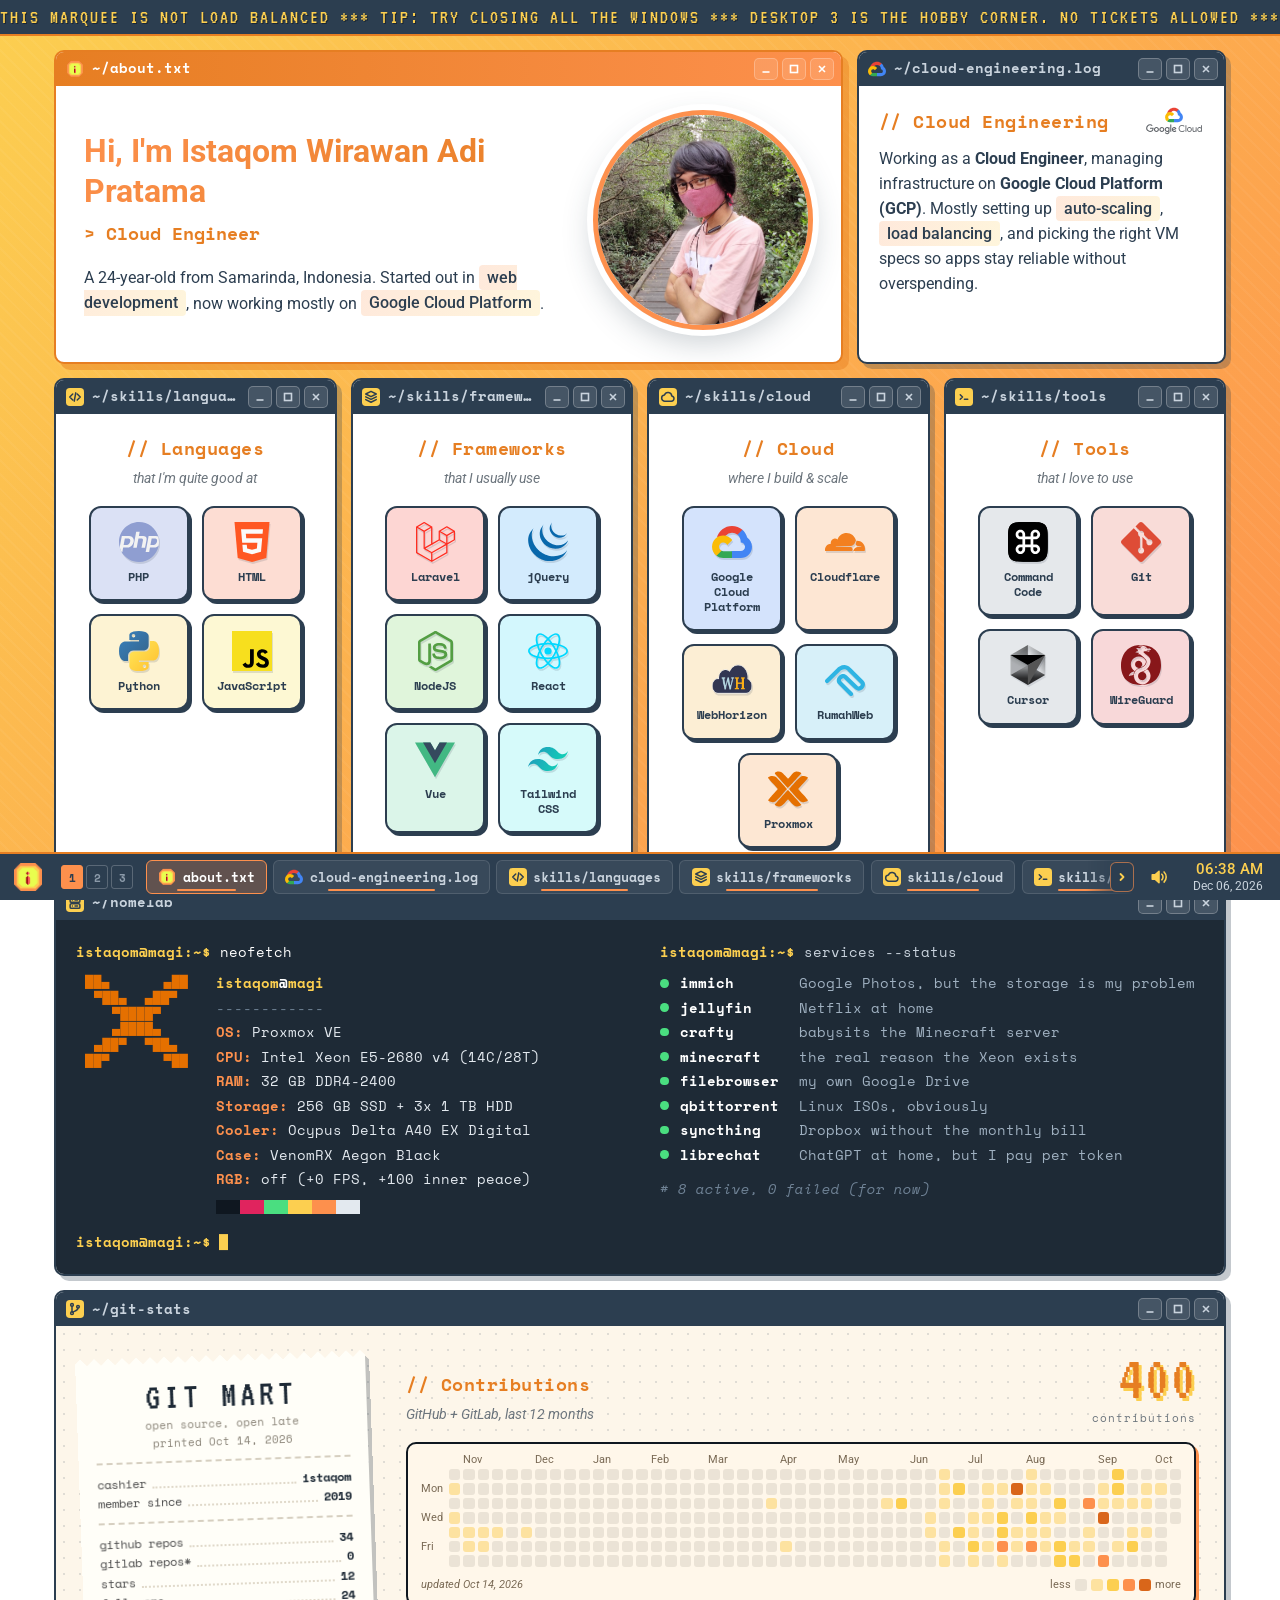
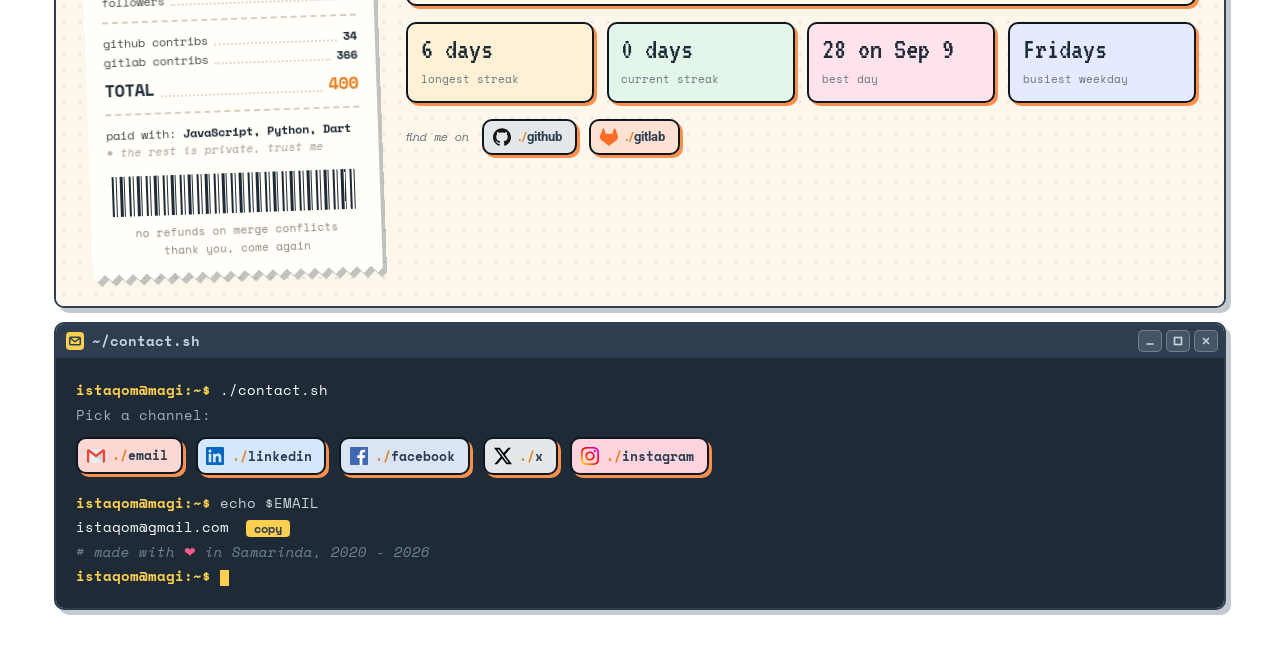
==== commit 8dd699c3: "perf: prefetch off-screen images in the background Warm current desktop first, then other desktops p" ====
--- a/index.html
+++ b/index.html
@@ -86,6 +86,7 @@
     <script src="module/music-data.js" defer></script>
     <script src="module/ytm-data.js" defer></script>
     <script src="module/hobby.js" defer></script>
+    <script src="module/prefetch.js" defer></script>
 </head>
 <body>
     <div class="marquee-container">
--- a/module/style.css
+++ b/module/style.css
@@ -7886,3 +7886,17 @@
         animation: none;
     }
 }
+
+.img-in {
+    animation: img-in 0.35s ease;
+}
+
+@keyframes img-in {
+    from { opacity: 0; }
+}
+
+@media (prefers-reduced-motion: reduce) {
+    .img-in {
+        animation: none;
+    }
+}
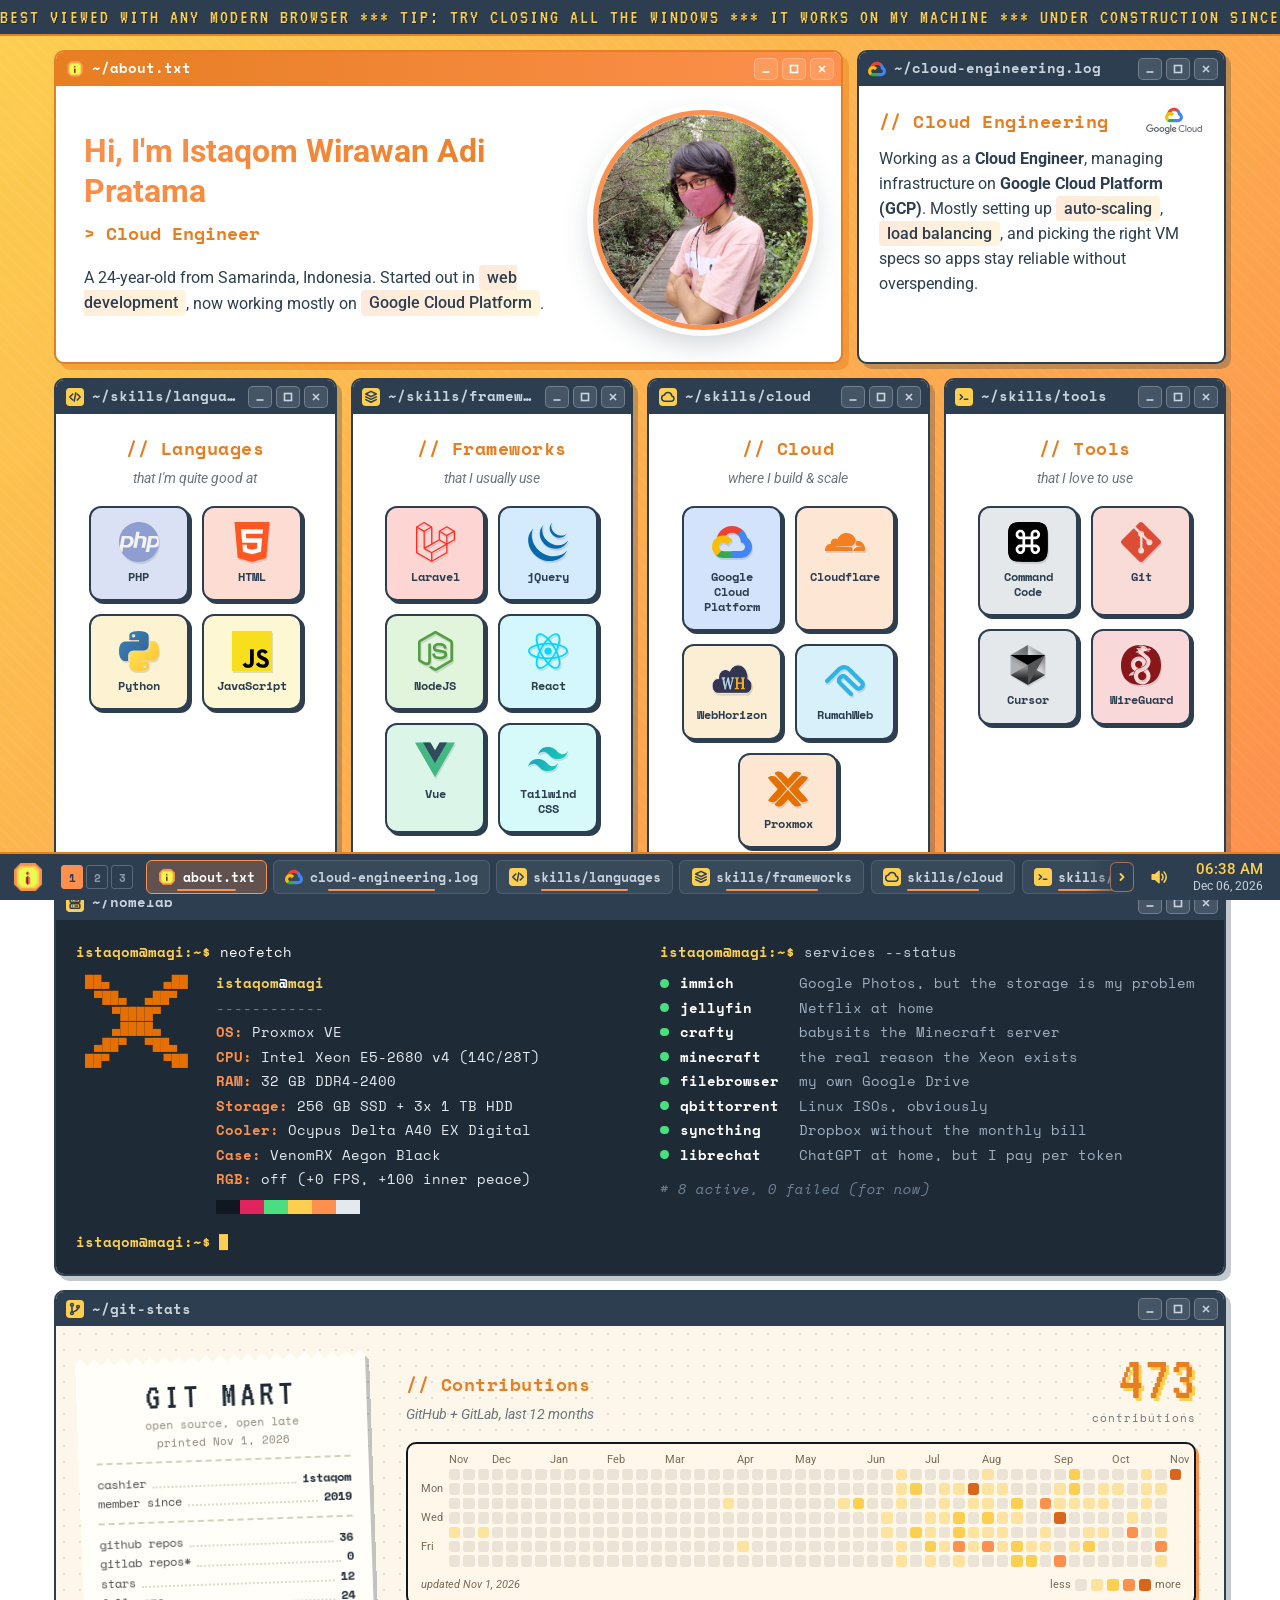
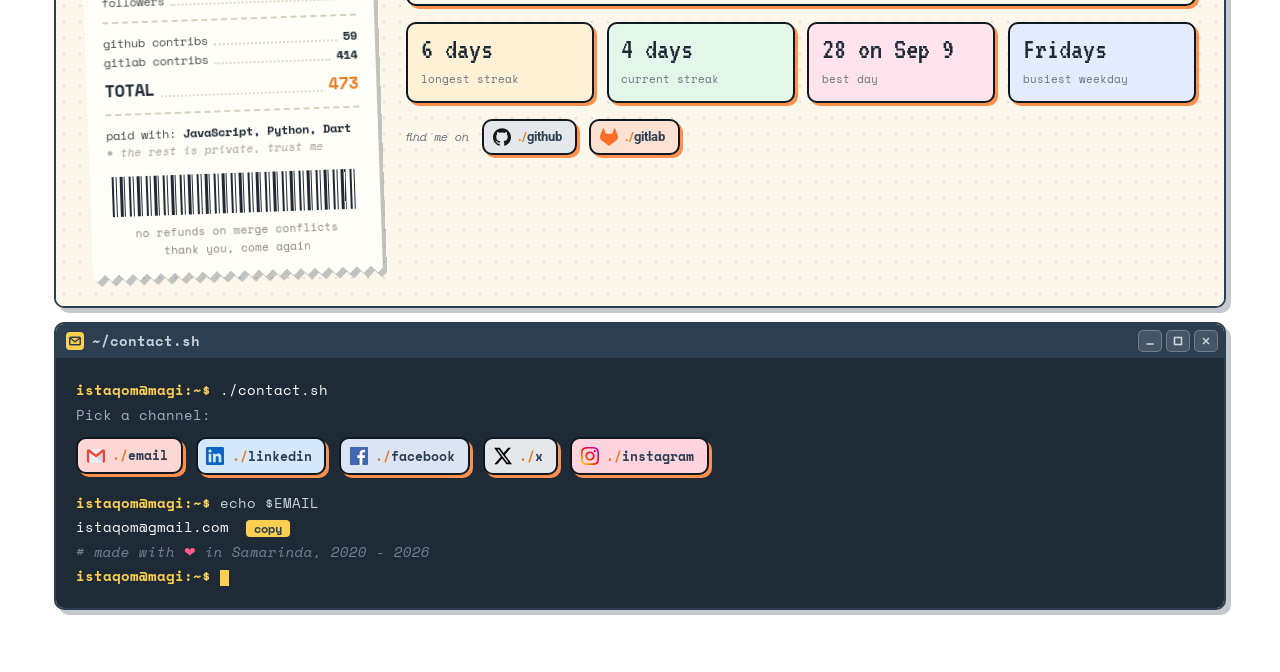
==== commit 33295e9e: "chore(hobby): refresh Bandcamp, library and Steam snapshots Pull latest Bandcamp buys, rebuild ~/Mus" ====
--- a/index.html
+++ b/index.html
@@ -799,30 +799,30 @@
                     <div class="np-bc">
                         <a class="np-bc-me" href="https://bandcamp.com/istaqom" target="_blank" rel="noopener"><span class="np-bc-logo" aria-hidden="true"></span>bandcamp.com/<strong>istaqom</strong></a>
                         <ul class="np-bc-links">
-                            <li><a href="https://bandcamp.com/istaqom" target="_blank" rel="noopener"><strong>8</strong> collection</a></li>
+                            <li><a href="https://bandcamp.com/istaqom" target="_blank" rel="noopener"><strong>12</strong> collection</a></li>
                             <li><a href="https://bandcamp.com/istaqom/wishlist" target="_blank" rel="noopener"><strong>16</strong> wishlist</a></li>
-                            <li><a href="https://bandcamp.com/istaqom/following/artists_and_labels" target="_blank" rel="noopener"><strong>8</strong> following</a></li>
+                            <li><a href="https://bandcamp.com/istaqom/following/artists_and_labels" target="_blank" rel="noopener"><strong>11</strong> following</a></li>
                         </ul>
                     </div>
                     <div class="np-deck">
-                        <span class="np-disc" aria-hidden="true"><img data-np-label src="img/hobby/bc-gudank.jpg" alt=""></span>
-                        <img class="np-cover" data-np-cover src="img/hobby/bc-gudank.jpg" alt="" loading="lazy">
+                        <span class="np-disc" aria-hidden="true"><img data-np-label src="img/hobby/bc-machine.jpg" alt=""></span>
+                        <img class="np-cover" data-np-cover src="img/hobby/bc-machine.jpg" alt="" loading="lazy">
                         <p class="np-quip" data-np-quip aria-live="polite" hidden></p>
                     </div>
                     <div class="np-info">
                         <p class="np-kicker"><span class="np-eq" aria-hidden="true"><i></i><i></i><i></i><i></i></span><span data-np-state>From my Bandcamp</span></p>
-                        <h2 class="np-title" data-np-title>Gudank Djarum</h2>
-                        <p class="np-artist" data-np-artist>Fish Tank Radio</p>
-                        <p class="np-meta" data-np-meta>Album · bought Aug 2026 · start with "Korek Api"</p>
+                        <h2 class="np-title" data-np-title>Machine Love</h2>
+                        <p class="np-artist" data-np-artist>Jamie Paige</p>
+                        <p class="np-meta" data-np-meta>Album · bought Nov 2026 · title track first</p>
                         <div class="np-controls">
                             <button type="button" class="np-btn" data-np-prev aria-label="Previous record"><svg viewBox="0 0 16 16" aria-hidden="true"><path d="M3.5 3v10M13 3.5L6 8l7 4.5z"/></svg></button>
-                            <span class="np-index" data-np-index>1 / 8</span>
+                            <span class="np-index" data-np-index>1 / 12</span>
                             <button type="button" class="np-btn" data-np-next aria-label="Next record"><svg viewBox="0 0 16 16" aria-hidden="true"><path d="M12.5 3v10M3 3.5L10 8l-7 4.5z"/></svg></button>
-                            <a class="np-link" data-np-link href="https://fishtankradio.bandcamp.com/album/gudank-djarum" target="_blank" rel="noopener">Open on Bandcamp &#8599;</a>
+                            <a class="np-link" data-np-link href="https://jamiepaige.bandcamp.com/album/machine-love" target="_blank" rel="noopener">Open on Bandcamp &#8599;</a>
                         </div>
                     </div>
                     <div class="np-embed" data-np-embed tabindex="-1">
-                        <a class="np-hit" data-np-hit href="https://fishtankradio.bandcamp.com/album/gudank-djarum" target="_blank" rel="noopener" tabindex="-1" aria-hidden="true"></a>
+                        <a class="np-hit" data-np-hit href="https://jamiepaige.bandcamp.com/album/machine-love" target="_blank" rel="noopener" tabindex="-1" aria-hidden="true"></a>
                         <span class="np-progress" aria-hidden="true"><i data-np-bar></i></span>
                     </div>
                     <div class="np-tracks">
@@ -830,7 +830,11 @@
                         <ol class="np-tracklist" data-np-tracks></ol>
                     </div>
                     <ol class="np-queue" aria-label="Bandcamp collection">
-                        <li><button type="button" class="np-item is-active" data-embed="album=1209455789" data-tracks="[[&quot;Korek Api&quot;, 118], [&quot;Supermarket&quot;, 114]]" data-url="https://fishtankradio.bandcamp.com/album/gudank-djarum" data-artist="Fish Tank Radio" data-meta="Album · bought Aug 2026 · start with &quot;Korek Api&quot;"><img src="img/hobby/bc-gudank.jpg" alt="" loading="lazy"><span>Gudank Djarum</span></button></li>
+                        <li><button type="button" class="np-item is-active" data-embed="album=1474738498" data-tracks="[[&quot;Machine Love&quot;, 216], [&quot;Machine Love [Instrumental]&quot;, 217]]" data-url="https://jamiepaige.bandcamp.com/album/machine-love" data-artist="Jamie Paige" data-meta="Album · bought Nov 2026 · title track first"><img src="img/hobby/bc-machine.jpg" alt="" loading="lazy"><span>Machine Love</span></button></li>
+                        <li><button type="button" class="np-item" data-embed="track=417063829" data-tracks="[[&quot;Surabaya&quot;, 239]]" data-url="https://crayoncase.bandcamp.com/track/surabaya" data-artist="Crayon Case" data-meta="Single · bought Nov 2026 · already in the YT Music top 10"><img src="img/hobby/bc-surabaya.jpg" alt="" loading="lazy"><span>Surabaya</span></button></li>
+                        <li><button type="button" class="np-item" data-embed="track=3202237744" data-tracks="[[&quot;Never Meant&quot;, 268]]" data-url="https://americanfootball.bandcamp.com/track/never-meant" data-artist="American Football" data-meta="Single · bought Nov 2026 · the emo one"><img src="img/hobby/bc-nevermeant.jpg" alt="" loading="lazy"><span>Never Meant</span></button></li>
+                        <li><button type="button" class="np-item" data-embed="album=2313932115" data-tracks="[[&quot;Ompong&quot;, 165], [&quot;Belut Listrik&quot;, 90]]" data-url="https://fishtankradio.bandcamp.com/album/ompong" data-artist="Fish Tank Radio.O" data-meta="Album · bought Oct 2026 · two tracks, both bangers"><img src="img/hobby/bc-ompong.jpg" alt="" loading="lazy"><span>Ompong</span></button></li>
+                        <li><button type="button" class="np-item" data-embed="album=1209455789" data-tracks="[[&quot;Korek Api&quot;, 118], [&quot;Supermarket&quot;, 114]]" data-url="https://fishtankradio.bandcamp.com/album/gudank-djarum" data-artist="Fish Tank Radio" data-meta="Album · bought Aug 2026 · start with &quot;Korek Api&quot;"><img src="img/hobby/bc-gudank.jpg" alt="" loading="lazy"><span>Gudank Djarum</span></button></li>
                         <li><button type="button" class="np-item" data-embed="track=2890306130" data-tracks="[[&quot;Gravits (Alternate Version)&quot;, 277]]" data-url="https://crayoncase.bandcamp.com/track/gravits-alternate-version" data-artist="Crayon Case" data-meta="Single · bought Apr 2026 · the alternate version, specifically"><img src="img/hobby/bc-gravits.jpg" alt="" loading="lazy"><span>Gravits (Alternate Version)</span></button></li>
                         <li><button type="button" class="np-item" data-embed="album=687617436" data-tracks="[[&quot;Dinner With Luis&quot;, 65], [&quot;BiRDMAN (that Michael Keaton movie)&quot;, 167], [&quot;It&#x27;s called hustle culture, not hustle community&quot;, 117], [&quot;I am worse than a drug&quot;, 149], [&quot;1st Edition Holo Charizard&quot;, 147], [&quot;You liked my story, that means you love me&quot;, 143], [&quot;There&#x27;s no crying in baseball&quot;, 138], [&quot;Dinner with Luis (instrumental)&quot;, 65], [&quot;BiRDMAN (instrumental)&quot;, 165], [&quot;It&#x27;s called hustle culture, not hustle community (instrumental)&quot;, 117], [&quot;I am worse than a drug (instrumental)&quot;, 149], [&quot;1st Edition Holo Charizard (instrumental)&quot;, 147], [&quot;You liked my story, that means you love me (instrumental)&quot;, 136]]" data-url="https://nurturenurture.bandcamp.com/album/emergence" data-artist="Nurture Nurture" data-meta="Album · bought Mar 2026 · start with &quot;Dinner With Luis&quot;"><img src="img/hobby/bc-emergence.jpg" alt="" loading="lazy"><span>Emergence</span></button></li>
                         <li><button type="button" class="np-item" data-embed="track=1149174172" data-tracks="[[&quot;Calling for You (ft. Oktae)&quot;, 221]]" data-url="https://venjent.bandcamp.com/track/calling-for-you-ft-oktae" data-artist="Venjent" data-meta="Single · bought Mar 2026 · ft. Oktae"><img src="img/hobby/bc-calling.jpg" alt="" loading="lazy"><span>Calling for You</span></button></li>
@@ -848,47 +852,47 @@
             <div class="window-body">
                 <h2 class="section-title">// Library <small>local files, like it's 2008</small></h2>
                 <div class="lib-top">
-                    <div class="lib-vinyl" role="img" aria-label="326 tracks: 132 Steam soundtracks, 82 iTunes, 68 ripped CDs, 43 Bandcamp, 1 Ototoy">
-                        <span><strong>326</strong>tracks</span>
+                    <div class="lib-vinyl" role="img" aria-label="329 tracks: 132 Steam soundtracks, 82 iTunes, 68 ripped CDs, 46 Bandcamp, 1 Ototoy">
+                        <span><strong>329</strong>tracks</span>
                     </div>
                     <ul class="lib-legend">
                         <li class="is-steam">Steam soundtracks <span>132</span></li>
                         <li class="is-itunes">iTunes <span>82</span></li>
                         <li class="is-cd">Ripped CDs <span>68</span></li>
-                        <li class="is-bandcamp">Bandcamp <span>43</span></li>
+                        <li class="is-bandcamp">Bandcamp <span>46</span></li>
                         <li class="is-ototoy">Ototoy <span>1</span></li>
                     </ul>
                 </div>
                 <ul class="lib-chips">
-                    <li><strong>95</strong> albums</li>
-                    <li><strong>57</strong> artists</li>
-                    <li title="Total runtime"><strong>18.5</strong> h</li>
-                    <li title="On disk"><strong>7.1</strong> GB</li>
+                    <li><strong>100</strong> albums</li>
+                    <li><strong>69</strong> artists</li>
+                    <li title="Total runtime"><strong>18.6</strong> h</li>
+                    <li title="On disk"><strong>7.2</strong> GB</li>
                 </ul>
                 <h3 class="lib-h">Release year, by decade</h3>
                 <ol class="lib-decades">
                     <li style="--h: 1"><span>1</span><i></i>'60s</li>
-                    <li style="--h: 1"><span>1</span><i></i>'90s</li>
+                    <li style="--h: 2"><span>2</span><i></i>'90s</li>
                     <li style="--h: 18"><span>18</span><i></i>'00s</li>
                     <li style="--h: 203"><span>203</span><i></i>'10s</li>
-                    <li style="--h: 101"><span>101</span><i></i>'20s</li>
+                    <li style="--h: 103"><span>103</span><i></i>'20s</li>
                 </ol>
                 <h3 class="lib-h">Formats &amp; sample rates</h3>
                 <ul class="lib-formats">
-                    <li class="is-flac" title="Free Lossless Audio Codec"><svg viewBox="0 0 16 16" aria-hidden="true"><path d="M2 7v2M5 4v8M8 2v12M11 5v6M14 7v2"/></svg>FLAC <span>186</span></li>
+                    <li class="is-flac" title="Free Lossless Audio Codec"><svg viewBox="0 0 16 16" aria-hidden="true"><path d="M2 7v2M5 4v8M8 2v12M11 5v6M14 7v2"/></svg>FLAC <span>189</span></li>
                     <li class="is-wav" title="Uncompressed PCM"><svg viewBox="0 0 16 16" aria-hidden="true"><path d="M1 8c1.5-6 3.5-6 5 0s3.5 6 5 0 2.5-4 4-2"/></svg>WAV <span>58</span></li>
                     <li class="is-m4a" title="AAC in an MPEG-4 container"><svg viewBox="0 0 16 16" aria-hidden="true"><path d="M6 12V3.5l7-1.5v8.5"/><circle cx="4.5" cy="12" r="1.8"/><circle cx="11.5" cy="10.5" r="1.8"/></svg>M4A <span>82</span></li>
-                    <li class="is-44"><svg viewBox="0 0 16 16" aria-hidden="true"><path d="M1 8c3-7 4-7 7 0s4 7 7 0"/></svg>44.1 kHz <span>284</span></li>
+                    <li class="is-44"><svg viewBox="0 0 16 16" aria-hidden="true"><path d="M1 8c3-7 4-7 7 0s4 7 7 0"/></svg>44.1 kHz <span>287</span></li>
                     <li class="is-48"><svg viewBox="0 0 16 16" aria-hidden="true"><path d="M1 8c1.5-6 2-6 3.5 0s2 6 3.5 0 2-6 3.5 0 2 6 3.5 0"/></svg>48 kHz <span>40</span></li>
                     <li class="is-96"><svg viewBox="0 0 16 16" aria-hidden="true"><path d="M1 8c.8-5 1-5 1.75 0s1 5 1.75 0 1-5 1.75 0 1 5 1.75 0 1-5 1.75 0 1 5 1.75 0 1-5 1.75 0 1 5 1.75 0"/></svg>96 kHz <span>2</span></li>
                 </ul>
                 <h3 class="lib-h">Bit depth census</h3>
-                <div class="lib-census" role="img" aria-label="Bit depth: 233 tracks 16-bit, 11 tracks 24-bit, 82 tracks lossy AAC">
-                    <span class="is-16" style="--n: 233"></span><span class="is-24" style="--n: 11"></span><span class="is-aac" style="--n: 82"></span>
+                <div class="lib-census" role="img" aria-label="Bit depth: 234 tracks 16-bit, 13 tracks 24-bit, 82 tracks lossy AAC">
+                    <span class="is-16" style="--n: 234"></span><span class="is-24" style="--n: 13"></span><span class="is-aac" style="--n: 82"></span>
                 </div>
                 <ul class="lib-census-legend">
-                    <li class="is-16" title="CD quality, the silent majority"><strong class="lib-tag"><svg viewBox="0 0 16 16" aria-hidden="true"><circle cx="8" cy="8" r="6.5"/><circle cx="8" cy="8" r="1.8"/></svg>16-bit</strong> <span>233</span></li>
-                    <li class="is-24" title="The hi-res elite, mostly Bandcamp"><strong class="lib-tag"><svg viewBox="0 0 16 16" aria-hidden="true"><path d="M8 1.5l1.6 4.9 4.9 1.6-4.9 1.6L8 14.5l-1.6-4.9L1.5 8l4.9-1.6z"/></svg>24-bit</strong> <span>11</span></li>
+                    <li class="is-16" title="CD quality, the silent majority"><strong class="lib-tag"><svg viewBox="0 0 16 16" aria-hidden="true"><circle cx="8" cy="8" r="6.5"/><circle cx="8" cy="8" r="1.8"/></svg>16-bit</strong> <span>234</span></li>
+                    <li class="is-24" title="The hi-res elite, mostly Bandcamp"><strong class="lib-tag"><svg viewBox="0 0 16 16" aria-hidden="true"><path d="M8 1.5l1.6 4.9 4.9 1.6-4.9 1.6L8 14.5l-1.6-4.9L1.5 8l4.9-1.6z"/></svg>24-bit</strong> <span>13</span></li>
                     <li class="is-aac" title="No bit depth, ~268 kbps, iTunes era"><strong class="lib-tag"><svg viewBox="0 0 16 16" aria-hidden="true"><path d="M2 2l4 4M6 2.5V6H2.5M14 14l-4-4M10 13.5V10h3.5"/></svg>AAC</strong> <span>82</span></li>
                 </ul>
                 <div class="lib-fact">
@@ -901,12 +905,12 @@
                         <li hidden>Shortest track: "Eva's Ringtone" from To the Moon. 5 seconds. Still hurts.</li>
                         <li hidden>Longest track: "33x" by Perunggu, 7 min 12 s. Worth every second.</li>
                         <li hidden>Two tracks are 96 kHz hi-res: "Bee Moved" and "Gravits". My earphones can't tell.</li>
-                        <li hidden>Top artist: Simon Viklund, 51 tracks of PAYDAY 2 heist music. Works for deploys too.</li>
-                        <li hidden>100 synced <code>.lrc</code> lyric files. Still sing the words wrong.</li>
+                        <li hidden>Top artist: Simon Viklund, 76 tracks of PAYDAY heist music. Works for deploys too.</li>
+                        <li hidden>102 synced <code>.lrc</code> lyric files. Still sing the words wrong.</li>
                         <li hidden>"Tank!" from Cowboy Bebop (1998) is the second-oldest track. Still goes the hardest.</li>
                         <li hidden>75% lossless. The other 25% is iTunes AAC, and that's fine.</li>
-                        <li hidden>Only 11 tracks are 24-bit. Eight of them came from Bandcamp, which explains the wallet.</li>
-                        <li hidden>Playing everything back to back takes 18.5 hours. One long flight, or one long deploy freeze.</li>
+                        <li hidden>Only 13 tracks are 24-bit. Ten of them came from Bandcamp, which explains the wallet.</li>
+                        <li hidden>Playing everything back to back takes 18.6 hours. One long flight, or one long deploy freeze.</li>
                     </ul>
                 </div>
             </div>
@@ -1029,7 +1033,7 @@
             </div>
         </section>
 
-        <section class="window window-full" id="win-steam" data-category="hobby" data-desc="952 hours in one game, and counting" data-title="~/steam" data-icon="img/icon-gamepad.svg">
+        <section class="window window-full" id="win-steam" data-category="hobby" data-desc="961 hours in one game, and counting" data-title="~/steam" data-icon="img/icon-gamepad.svg">
             <div class="window-body steam">
                 <div class="steam-head">
                     <img class="steam-avatar" src="img/hobby/steam-avatar.jpg" alt="" loading="lazy">
@@ -1043,26 +1047,26 @@
                 </div>
                 <ul class="steam-stats">
                     <li><strong>168</strong> games owned</li>
-                    <li><strong>3,843</strong> hours played</li>
+                    <li><strong>3,852</strong> hours played</li>
                     <li><strong>160</strong> days, if you do the math</li>
                     <li><strong>41</strong> badges</li>
                 </ul>
                 <h3 class="steam-h">Recently played</h3>
                 <ul class="steam-recent">
                     <li>
+                        <img src="img/hobby/steam-cs2.jpg" alt="" loading="lazy">
+                        <p class="steam-game-name">Counter-Strike 2</p>
+                        <p class="steam-game-note">961 h · last played Oct 28</p>
+                    </li>
+                    <li>
                         <img src="img/hobby/steam-cyberpunk.jpg" alt="" loading="lazy">
                         <p class="steam-game-name">Cyberpunk 2077</p>
-                        <p class="steam-game-note">137 h · last played Oct 7</p>
+                        <p class="steam-game-note">137 h · last played Oct 6</p>
                     </li>
                     <li>
                         <img src="img/hobby/steam-p3r.jpg" alt="" loading="lazy">
                         <p class="steam-game-name">Persona 3 Reload</p>
                         <p class="steam-game-note">just started · last played Oct 3</p>
-                    </li>
-                    <li>
-                        <img src="img/hobby/steam-cs2.jpg" alt="" loading="lazy">
-                        <p class="steam-game-name">Counter-Strike 2</p>
-                        <p class="steam-game-note">952 h · last played Oct 1</p>
                     </li>
                     <li>
                         <img src="img/hobby/steam-mhw.jpg" alt="" loading="lazy">
@@ -1079,7 +1083,7 @@
                             <p class="steam-game-note">Reviewed it at 423 h: recommended. Then kept going.</p>
                             <span class="steam-bar"><span></span></span>
                         </div>
-                        <span class="steam-hrs">952 h</span>
+                        <span class="steam-hrs">961 h</span>
                     </li>
                     <li class="steam-game">
                         <img src="img/hobby/steam-dota2.jpg" alt="" loading="lazy">
@@ -1181,7 +1185,7 @@
                         <span class="steam-hrs">38 h</span>
                     </li>
                 </ol>
-                <p class="steam-foot">Hours pulled from my Steam client, Oct 2026. Not pictured: the game I left running overnight.</p>
+                <p class="steam-foot">Hours pulled from my Steam client, Nov 2026. Not pictured: the game I left running overnight.</p>
             </div>
         </section>
 
@@ -1201,7 +1205,7 @@
                 <div class="ml-tools">
                     <label class="ml-search">
                         <svg viewBox="0 0 16 16" aria-hidden="true"><circle cx="7" cy="7" r="4.5"/><path d="M10.5 10.5L14 14"/></svg>
-                        <input type="search" data-ml-search placeholder="Search 326 tracks, artists, albums" aria-label="Search the library">
+                        <input type="search" data-ml-search placeholder="Search 329 tracks, artists, albums" aria-label="Search the library">
                     </label>
                     <div class="ml-sources" data-ml-sources role="group" aria-label="Filter by source"></div>
                     <select class="ml-sort" data-ml-sort aria-label="Sort albums">
@@ -1219,7 +1223,7 @@
             </div>
         </section>
 
-        <section class="window window-full" id="win-rig" data-category="hobby" data-desc="The machine behind the 952 hours" data-title="~/rig.conf" data-icon="img/icon-chip.svg">
+        <section class="window window-full" id="win-rig" data-category="hobby" data-desc="The machine behind the 961 hours" data-title="~/rig.conf" data-icon="img/icon-chip.svg">
             <div class="window-body">
                 <div class="rig-panel">
                     <div class="rig-laptop-head">
--- a/module/style.css
+++ b/module/style.css
@@ -3011,7 +3011,7 @@
     border-radius: 50%;
     background:
         repeating-radial-gradient(circle, transparent 0 3px, rgba(0, 0, 0, 0.08) 3px 4px),
-        conic-gradient(#2a475e 0 40.5%, #fa57c1 0 65.7%, #8b9aa9 0 86.6%, #1da0c3 0 99.7%, #e67e22 0);
+        conic-gradient(#2a475e 0 40.1%, #fa57c1 0 65.0%, #8b9aa9 0 85.7%, #1da0c3 0 99.7%, #e67e22 0);
     box-shadow: 3px 3px 0 rgba(44, 62, 80, 0.25);
     transition: rotate 0.6s ease;
 }
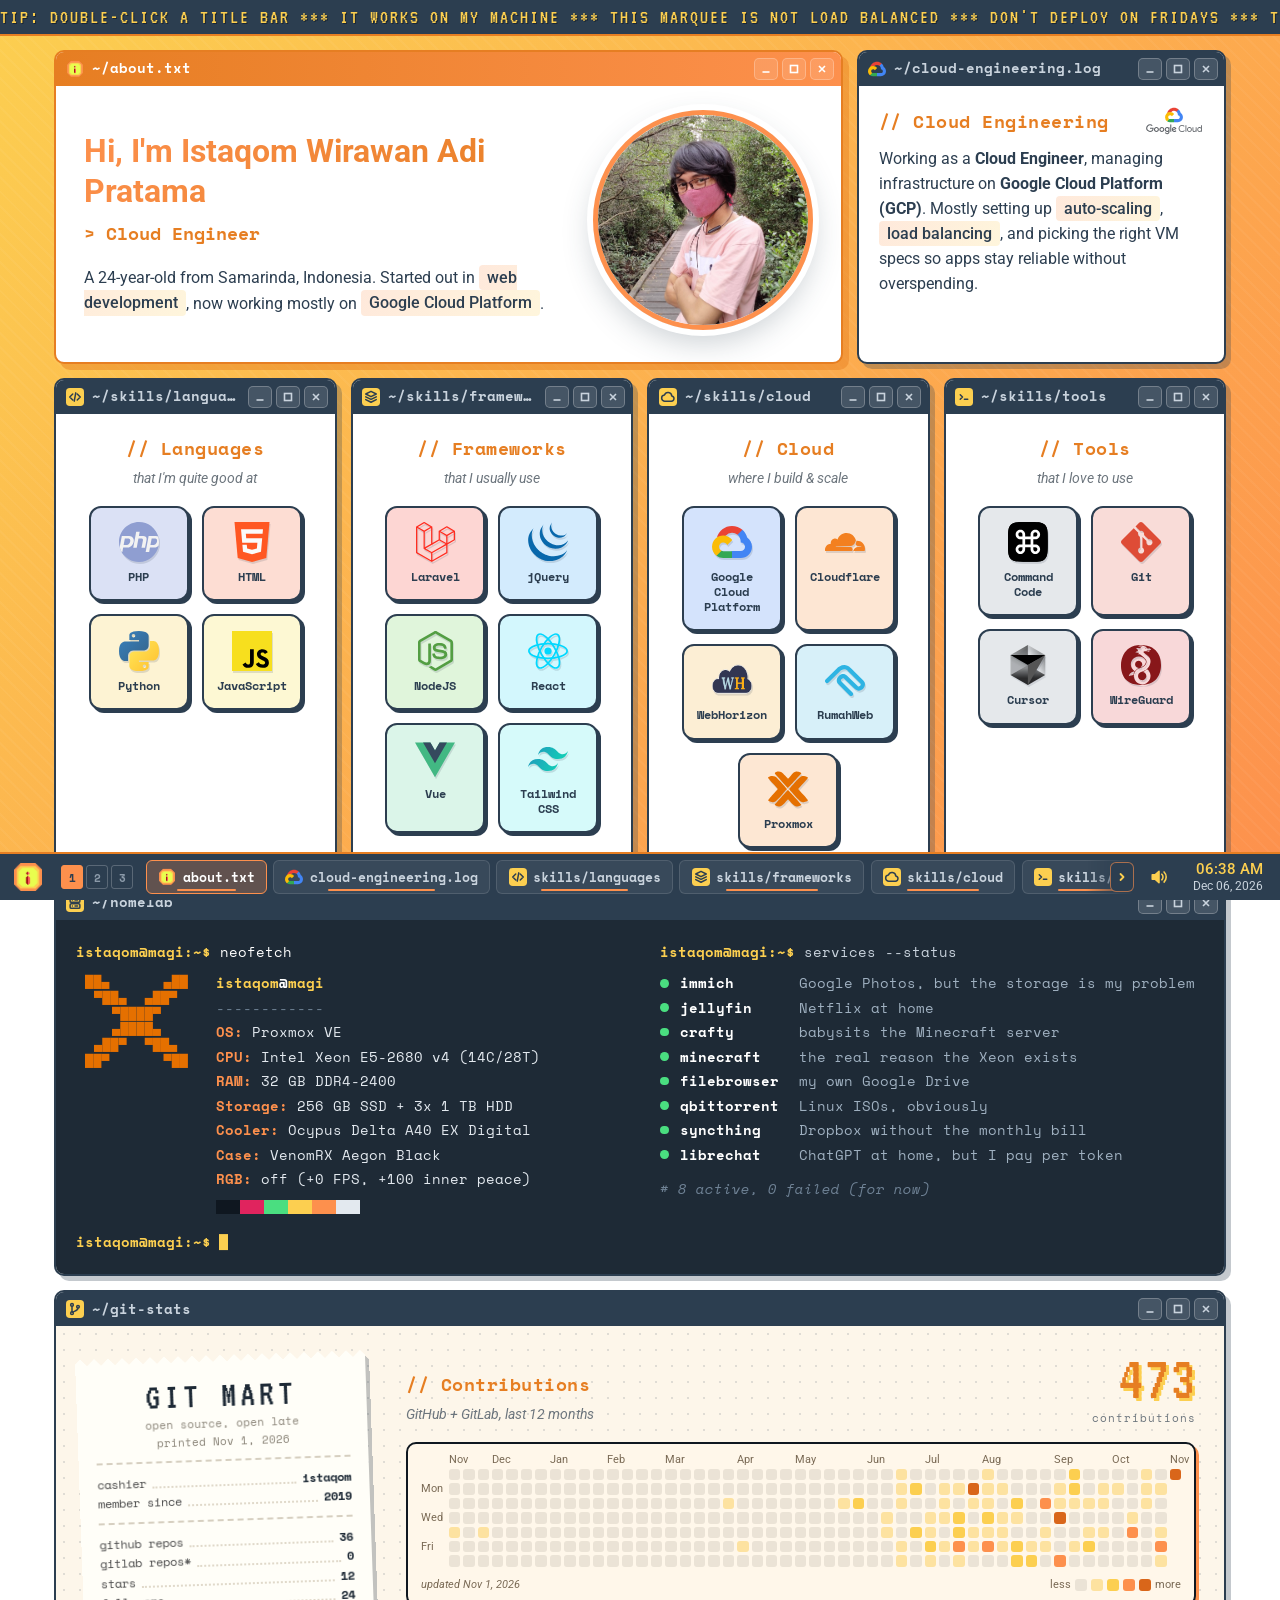
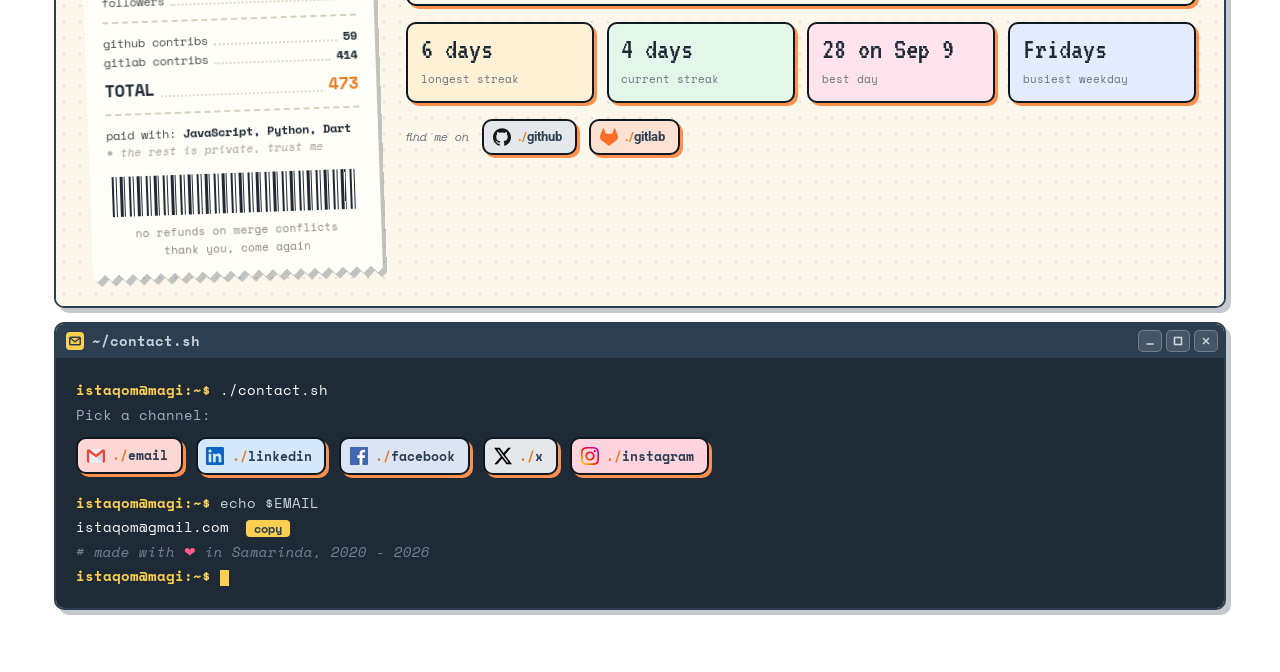
==== commit 778e2b5c: "fix(hobby): match Bandcamp queue to profile order Reorder ~/my-bandcamp to Bandcamp collection_data." ====
--- a/index.html
+++ b/index.html
@@ -805,24 +805,24 @@
                         </ul>
                     </div>
                     <div class="np-deck">
-                        <span class="np-disc" aria-hidden="true"><img data-np-label src="img/hobby/bc-machine.jpg" alt=""></span>
-                        <img class="np-cover" data-np-cover src="img/hobby/bc-machine.jpg" alt="" loading="lazy">
+                        <span class="np-disc" aria-hidden="true"><img data-np-label src="img/hobby/bc-ompong.jpg" alt=""></span>
+                        <img class="np-cover" data-np-cover src="img/hobby/bc-ompong.jpg" alt="" loading="lazy">
                         <p class="np-quip" data-np-quip aria-live="polite" hidden></p>
                     </div>
                     <div class="np-info">
                         <p class="np-kicker"><span class="np-eq" aria-hidden="true"><i></i><i></i><i></i><i></i></span><span data-np-state>From my Bandcamp</span></p>
-                        <h2 class="np-title" data-np-title>Machine Love</h2>
-                        <p class="np-artist" data-np-artist>Jamie Paige</p>
-                        <p class="np-meta" data-np-meta>Album · bought Nov 2026 · title track first</p>
+                        <h2 class="np-title" data-np-title>Ompong</h2>
+                        <p class="np-artist" data-np-artist>Fish Tank Radio.O</p>
+                        <p class="np-meta" data-np-meta>Album · bought Oct 2026 · two tracks, both bangers</p>
                         <div class="np-controls">
                             <button type="button" class="np-btn" data-np-prev aria-label="Previous record"><svg viewBox="0 0 16 16" aria-hidden="true"><path d="M3.5 3v10M13 3.5L6 8l7 4.5z"/></svg></button>
                             <span class="np-index" data-np-index>1 / 12</span>
                             <button type="button" class="np-btn" data-np-next aria-label="Next record"><svg viewBox="0 0 16 16" aria-hidden="true"><path d="M12.5 3v10M3 3.5L10 8l-7 4.5z"/></svg></button>
-                            <a class="np-link" data-np-link href="https://jamiepaige.bandcamp.com/album/machine-love" target="_blank" rel="noopener">Open on Bandcamp &#8599;</a>
+                            <a class="np-link" data-np-link href="https://fishtankradio.bandcamp.com/album/ompong" target="_blank" rel="noopener">Open on Bandcamp &#8599;</a>
                         </div>
                     </div>
                     <div class="np-embed" data-np-embed tabindex="-1">
-                        <a class="np-hit" data-np-hit href="https://jamiepaige.bandcamp.com/album/machine-love" target="_blank" rel="noopener" tabindex="-1" aria-hidden="true"></a>
+                        <a class="np-hit" data-np-hit href="https://fishtankradio.bandcamp.com/album/ompong" target="_blank" rel="noopener" tabindex="-1" aria-hidden="true"></a>
                         <span class="np-progress" aria-hidden="true"><i data-np-bar></i></span>
                     </div>
                     <div class="np-tracks">
@@ -830,18 +830,18 @@
                         <ol class="np-tracklist" data-np-tracks></ol>
                     </div>
                     <ol class="np-queue" aria-label="Bandcamp collection">
-                        <li><button type="button" class="np-item is-active" data-embed="album=1474738498" data-tracks="[[&quot;Machine Love&quot;, 216], [&quot;Machine Love [Instrumental]&quot;, 217]]" data-url="https://jamiepaige.bandcamp.com/album/machine-love" data-artist="Jamie Paige" data-meta="Album · bought Nov 2026 · title track first"><img src="img/hobby/bc-machine.jpg" alt="" loading="lazy"><span>Machine Love</span></button></li>
-                        <li><button type="button" class="np-item" data-embed="track=417063829" data-tracks="[[&quot;Surabaya&quot;, 239]]" data-url="https://crayoncase.bandcamp.com/track/surabaya" data-artist="Crayon Case" data-meta="Single · bought Nov 2026 · already in the YT Music top 10"><img src="img/hobby/bc-surabaya.jpg" alt="" loading="lazy"><span>Surabaya</span></button></li>
-                        <li><button type="button" class="np-item" data-embed="track=3202237744" data-tracks="[[&quot;Never Meant&quot;, 268]]" data-url="https://americanfootball.bandcamp.com/track/never-meant" data-artist="American Football" data-meta="Single · bought Nov 2026 · the emo one"><img src="img/hobby/bc-nevermeant.jpg" alt="" loading="lazy"><span>Never Meant</span></button></li>
-                        <li><button type="button" class="np-item" data-embed="album=2313932115" data-tracks="[[&quot;Ompong&quot;, 165], [&quot;Belut Listrik&quot;, 90]]" data-url="https://fishtankradio.bandcamp.com/album/ompong" data-artist="Fish Tank Radio.O" data-meta="Album · bought Oct 2026 · two tracks, both bangers"><img src="img/hobby/bc-ompong.jpg" alt="" loading="lazy"><span>Ompong</span></button></li>
+                        <li><button type="button" class="np-item is-active" data-embed="album=2313932115" data-tracks="[[&quot;Ompong&quot;, 165], [&quot;Belut Listrik&quot;, 90]]" data-url="https://fishtankradio.bandcamp.com/album/ompong" data-artist="Fish Tank Radio.O" data-meta="Album · bought Oct 2026 · two tracks, both bangers"><img src="img/hobby/bc-ompong.jpg" alt="" loading="lazy"><span>Ompong</span></button></li>
                         <li><button type="button" class="np-item" data-embed="album=1209455789" data-tracks="[[&quot;Korek Api&quot;, 118], [&quot;Supermarket&quot;, 114]]" data-url="https://fishtankradio.bandcamp.com/album/gudank-djarum" data-artist="Fish Tank Radio" data-meta="Album · bought Aug 2026 · start with &quot;Korek Api&quot;"><img src="img/hobby/bc-gudank.jpg" alt="" loading="lazy"><span>Gudank Djarum</span></button></li>
                         <li><button type="button" class="np-item" data-embed="track=2890306130" data-tracks="[[&quot;Gravits (Alternate Version)&quot;, 277]]" data-url="https://crayoncase.bandcamp.com/track/gravits-alternate-version" data-artist="Crayon Case" data-meta="Single · bought Apr 2026 · the alternate version, specifically"><img src="img/hobby/bc-gravits.jpg" alt="" loading="lazy"><span>Gravits (Alternate Version)</span></button></li>
+                        <li><button type="button" class="np-item" data-embed="track=417063829" data-tracks="[[&quot;Surabaya&quot;, 239]]" data-url="https://crayoncase.bandcamp.com/track/surabaya" data-artist="Crayon Case" data-meta="Single · bought Nov 2026 · already in the YT Music top 10"><img src="img/hobby/bc-surabaya.jpg" alt="" loading="lazy"><span>Surabaya</span></button></li>
                         <li><button type="button" class="np-item" data-embed="album=687617436" data-tracks="[[&quot;Dinner With Luis&quot;, 65], [&quot;BiRDMAN (that Michael Keaton movie)&quot;, 167], [&quot;It&#x27;s called hustle culture, not hustle community&quot;, 117], [&quot;I am worse than a drug&quot;, 149], [&quot;1st Edition Holo Charizard&quot;, 147], [&quot;You liked my story, that means you love me&quot;, 143], [&quot;There&#x27;s no crying in baseball&quot;, 138], [&quot;Dinner with Luis (instrumental)&quot;, 65], [&quot;BiRDMAN (instrumental)&quot;, 165], [&quot;It&#x27;s called hustle culture, not hustle community (instrumental)&quot;, 117], [&quot;I am worse than a drug (instrumental)&quot;, 149], [&quot;1st Edition Holo Charizard (instrumental)&quot;, 147], [&quot;You liked my story, that means you love me (instrumental)&quot;, 136]]" data-url="https://nurturenurture.bandcamp.com/album/emergence" data-artist="Nurture Nurture" data-meta="Album · bought Mar 2026 · start with &quot;Dinner With Luis&quot;"><img src="img/hobby/bc-emergence.jpg" alt="" loading="lazy"><span>Emergence</span></button></li>
+                        <li><button type="button" class="np-item" data-embed="track=3202237744" data-tracks="[[&quot;Never Meant&quot;, 268]]" data-url="https://americanfootball.bandcamp.com/track/never-meant" data-artist="American Football" data-meta="Single · bought Nov 2026 · the emo one"><img src="img/hobby/bc-nevermeant.jpg" alt="" loading="lazy"><span>Never Meant</span></button></li>
+                        <li><button type="button" class="np-item" data-embed="album=1474738498" data-tracks="[[&quot;Machine Love&quot;, 216], [&quot;Machine Love [Instrumental]&quot;, 217]]" data-url="https://jamiepaige.bandcamp.com/album/machine-love" data-artist="Jamie Paige" data-meta="Album · bought Nov 2026 · title track first"><img src="img/hobby/bc-machine.jpg" alt="" loading="lazy"><span>Machine Love</span></button></li>
+                        <li><button type="button" class="np-item" data-embed="album=272087637" data-tracks="[[&quot;D&gt;E&gt;A&gt;T&gt;H&gt;M&gt;E&gt;T&gt;A&gt;L&quot;, 262], [&quot;Stabilisers For Big Boys&quot;, 252], [&quot;Laputa&quot;, 164], [&quot;The Eyes of Ibad&quot;, 418], [&quot;CUT&quot;, 293], [&quot;Sodium Chloride&quot;, 164], [&quot;Kicking Cars&quot;, 251], [&quot;D&gt;E&gt;A&gt;T&gt;H&gt;M&gt;E&gt;T&gt;A&gt;L_R&gt;O&gt;T&quot;, 261], [&quot;Stabilisers For Big Boys_R&gt;O&gt;T&quot;, 251], [&quot;Laputa_R&gt;O&gt;T&quot;, 165], [&quot;The Eyes of Ibad_R&gt;O&gt;T&quot;, 421]]" data-url="https://panchiko.bandcamp.com/album/d-e-a-t-h-m-e-t-a-l" data-artist="Panchiko" data-meta="EP · bought Feb 2026 · the internet-famous one"><img src="img/hobby/bc-deathmetal.jpg" alt="" loading="lazy"><span>D&gt;E&gt;A&gt;T&gt;H&gt;M&gt;E&gt;T&gt;A&gt;L</span></button></li>
+                        <li><button type="button" class="np-item" data-embed="track=1775489249" data-tracks="[[&quot;Bee Moved&quot;, 146]]" data-url="https://bluemondayfm.bandcamp.com/track/bee-moved" data-artist="Blue Monday FM" data-meta="Single · bought Mar 2026 · a pun, and a bop"><img src="img/hobby/bc-beemoved.jpg" alt="" loading="lazy"><span>Bee Moved</span></button></li>
+                        <li><button type="button" class="np-item" data-embed="album=926104336" data-tracks="[[&quot;Sukatani&quot;, 223], [&quot;Bayar Bayar Bayar&quot;, 193], [&quot;Semakin Tua Semakin Punk&quot;, 217], [&quot;Tanam Kemandirian&quot;, 232], [&quot;Alas Wirasaba&quot;, 214], [&quot;Realitas Konsumerisme&quot;, 346], [&quot;Jangan Bicara Solidaritas&quot;, 194], [&quot;Gelap Gempita&quot;, 243]]" data-url="https://tampuirecords.bandcamp.com/album/sukatani-gelap-gempita" data-artist="Sukatani" data-meta="Album · bought Feb 2025 · start with &quot;Alas Wirasaba&quot;"><img src="img/hobby/bc-gelap.jpg" alt="" loading="lazy"><span>Gelap Gempita</span></button></li>
                         <li><button type="button" class="np-item" data-embed="track=1149174172" data-tracks="[[&quot;Calling for You (ft. Oktae)&quot;, 221]]" data-url="https://venjent.bandcamp.com/track/calling-for-you-ft-oktae" data-artist="Venjent" data-meta="Single · bought Mar 2026 · ft. Oktae"><img src="img/hobby/bc-calling.jpg" alt="" loading="lazy"><span>Calling for You</span></button></li>
                         <li><button type="button" class="np-item" data-embed="track=1008413423" data-tracks="[[&quot;All The Things She Said (Bootleg)&quot;, 256]]" data-url="https://venjent.bandcamp.com/track/all-the-things-she-said-bootleg" data-artist="Venjent" data-meta="Bootleg · bought Mar 2026 · yes, that t.A.T.u. song"><img src="img/hobby/bc-atttss.jpg" alt="" loading="lazy"><span>All The Things She Said (Bootleg)</span></button></li>
-                        <li><button type="button" class="np-item" data-embed="track=1775489249" data-tracks="[[&quot;Bee Moved&quot;, 146]]" data-url="https://bluemondayfm.bandcamp.com/track/bee-moved" data-artist="Blue Monday FM" data-meta="Single · bought Mar 2026 · a pun, and a bop"><img src="img/hobby/bc-beemoved.jpg" alt="" loading="lazy"><span>Bee Moved</span></button></li>
-                        <li><button type="button" class="np-item" data-embed="album=272087637" data-tracks="[[&quot;D&gt;E&gt;A&gt;T&gt;H&gt;M&gt;E&gt;T&gt;A&gt;L&quot;, 262], [&quot;Stabilisers For Big Boys&quot;, 252], [&quot;Laputa&quot;, 164], [&quot;The Eyes of Ibad&quot;, 418], [&quot;CUT&quot;, 293], [&quot;Sodium Chloride&quot;, 164], [&quot;Kicking Cars&quot;, 251], [&quot;D&gt;E&gt;A&gt;T&gt;H&gt;M&gt;E&gt;T&gt;A&gt;L_R&gt;O&gt;T&quot;, 261], [&quot;Stabilisers For Big Boys_R&gt;O&gt;T&quot;, 251], [&quot;Laputa_R&gt;O&gt;T&quot;, 165], [&quot;The Eyes of Ibad_R&gt;O&gt;T&quot;, 421]]" data-url="https://panchiko.bandcamp.com/album/d-e-a-t-h-m-e-t-a-l" data-artist="Panchiko" data-meta="EP · bought Feb 2026 · the internet-famous one"><img src="img/hobby/bc-deathmetal.jpg" alt="" loading="lazy"><span>D&gt;E&gt;A&gt;T&gt;H&gt;M&gt;E&gt;T&gt;A&gt;L</span></button></li>
-                        <li><button type="button" class="np-item" data-embed="album=926104336" data-tracks="[[&quot;Sukatani&quot;, 223], [&quot;Bayar Bayar Bayar&quot;, 193], [&quot;Semakin Tua Semakin Punk&quot;, 217], [&quot;Tanam Kemandirian&quot;, 232], [&quot;Alas Wirasaba&quot;, 214], [&quot;Realitas Konsumerisme&quot;, 346], [&quot;Jangan Bicara Solidaritas&quot;, 194], [&quot;Gelap Gempita&quot;, 243]]" data-url="https://tampuirecords.bandcamp.com/album/sukatani-gelap-gempita" data-artist="Sukatani" data-meta="Album · bought Feb 2025 · start with &quot;Alas Wirasaba&quot;"><img src="img/hobby/bc-gelap.jpg" alt="" loading="lazy"><span>Gelap Gempita</span></button></li>
                     </ol>
                     <p class="np-foot">Hit play on the player above. Bought on Bandcamp, kept as FLAC, synced to every device with Syncthing. 16 more on the wishlist, the wallet said no.</p>
                 </div>
